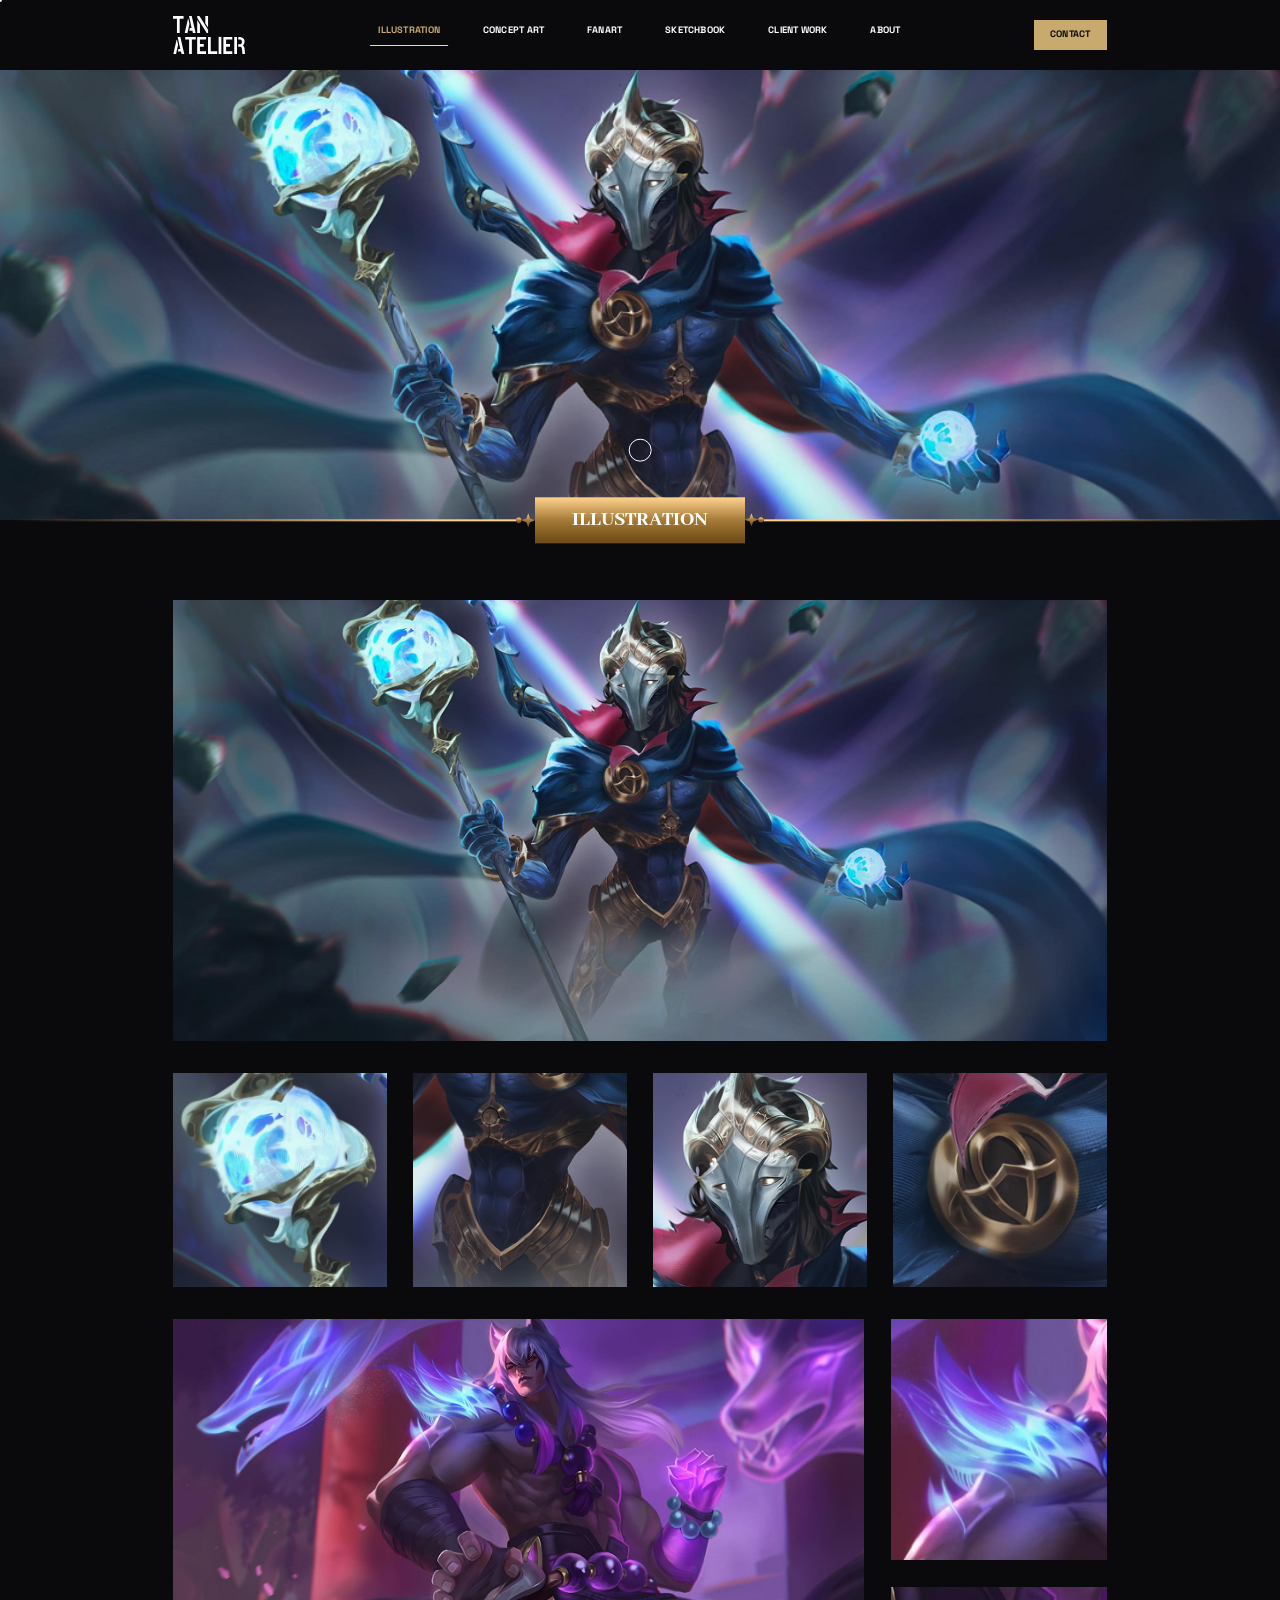
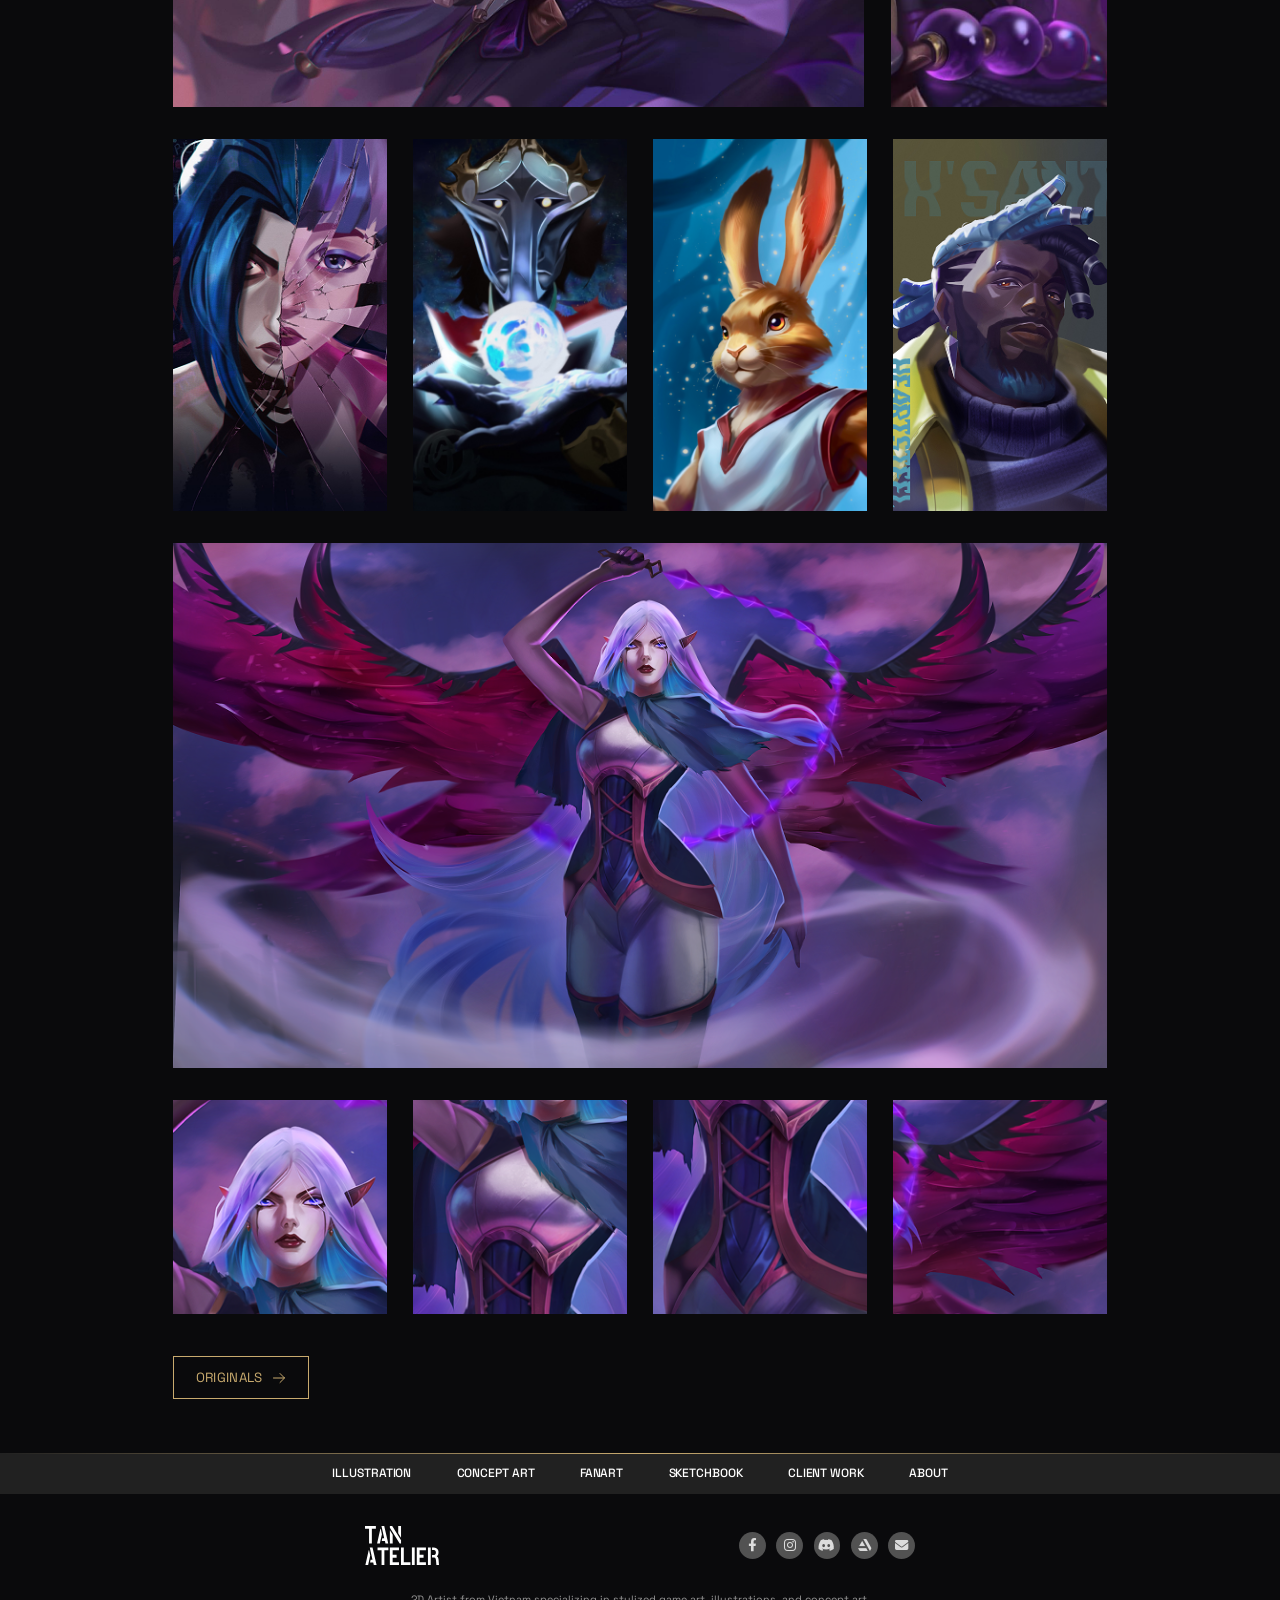
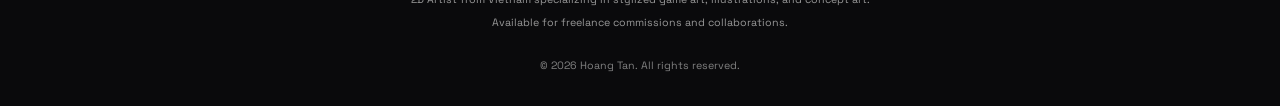
==== index.html @ 6c91b23b "Add files via upload" ====
<!DOCTYPE html>
<html lang="en">
	<head>
		<meta charset="UTF-8">
		<meta name="viewport" content="width=device-width, initial-scale=1.0">
		<meta http-equiv="X-UA-Compatible" content="ie=edge">
		<link rel="icon" href="./img/logo_main_dark.svg" type="image/svg+xml">
		<link rel="stylesheet" href="">
		<link rel="preconnect" href="https://fonts.googleapis.com">
		<link rel="preconnect" href="https://fonts.gstatic.com" crossorigin>
		<link href="https://fonts.googleapis.com/css2?family=Abhaya+Libre:wght@400;500;600;700;800&amp;family=Open+Sans:ital,wght@0,300..800;1,300..800&amp;display=swap" rel="stylesheet">
		<link href="https://fonts.googleapis.com/css2?family=Space+Grotesk:wght@300..700&amp;display=swap" rel="stylesheet">
		<link href="https://fonts.googleapis.com/css2?family=Material+Symbols+Outlined:opsz,wght,FILL,GRAD@24..48,100..700,0..1,-50..200" rel="stylesheet">
		<link rel="stylesheet" href="./css/core.min.css">
		<link rel="stylesheet" href="./css/main.min.css">
		<title>Illustration</title>
	</head>
	<body>
		<div class="cursor-dot"></div>
		<div class="cursor-ring"></div>
		<header class="header">
			<div class="container">
				<div class="header-wrap">
					<button class="header-bar" type="button" aria-label="Toggle menu"><span></span><span></span><span></span></button><a class="header-logo" href="./Illustration.html" aria-label="Tan Atelier"><img class="lozad undefined" data-src="./img/logo_main.svg" alt=""/></a>
					<nav class="header-nav-wrap" aria-label="Main navigation">
						<ul class="header-nav">
							<li class="current"><a href="./Illustration.html"><span class="header-nav-text">Illustration</span></a></li>
							<li><a href="./ConceptArt.html"><span class="header-nav-text">Concept Art</span></a></li>
							<li><a href="./FanArt.html"><span class="header-nav-text">Fanart</span></a></li>
							<li><a href="./SketchBook.html"><span class="header-nav-text">Sketchbook</span></a></li>
							<li><a href="./ClientWork.html"><span class="header-nav-text">Client Work</span></a></li>
							<li><a href="./About.html"><span class="header-nav-text">About</span></a></li>
						</ul>
					</nav><a class="header-contact" href="mailto:ntan4147@gmail.com">Contact</a>
				</div>
			</div>
			<div class="header-overlay"></div>
		</header>
		<main>
			<section class="section-heading">
				<div class="banner-heading-media">
					<div class="banner-heading-image img-ratio ratio:pt-[800_1440] lg:ratio:pt-[506_1440]" style="--banner-bg-position: top center"><img class="lozad undefined" data-src="./img/img_1.png" alt=""/>
					</div>
				</div>
				<div class="banner-heading-foot">
					<div class="container">
						<div class="banner-heading-wrap">
							<div class="banner-heading-line is-left">
								<div class="banner-heading-line-bar"></div><img src="./img/only_star_and_dot.svg" alt="" aria-hidden="true"/>
							</div>
							<div class="banner-heading-label">
								<h1 class="banner-heading-title">Illustration</h1>
							</div>
							<div class="banner-heading-line is-right"><img src="./img/only_star_and_dot.svg" alt="" aria-hidden="true"/>
								<div class="banner-heading-line-bar"></div>
							</div>
						</div>
					</div>
				</div>
			</section>
			<section class="section-illustration-gallery">
				<div class="container">
					<div class="illustration-gallery">
						<div class="illustration-block illustration-block-full" data-acf-layout="full_width">
							<figure class="illustration-item"><a class="illustration-image img-ratio ratio:pt-[511_1080]" href="./img/img_1.png" data-fancybox="gallery-illustration"><img class="lozad undefined" data-src="./img/img_1.png" alt=""/></a></figure>
						</div>
						<div class="illustration-block illustration-block-grid-four" data-acf-layout="grid_four">
							<figure class="illustration-item"><a class="illustration-image img-ratio ratio:pt-[1_1]" href="./img/img_2.png" data-fancybox="gallery-illustration"><img class="lozad undefined" data-src="./img/img_2.png" alt=""/></a></figure>
							<figure class="illustration-item"><a class="illustration-image img-ratio ratio:pt-[1_1]" href="./img/img_3.png" data-fancybox="gallery-illustration"><img class="lozad undefined" data-src="./img/img_3.png" alt=""/></a></figure>
							<figure class="illustration-item"><a class="illustration-image img-ratio ratio:pt-[1_1]" href="./img/img_4.png" data-fancybox="gallery-illustration"><img class="lozad undefined" data-src="./img/img_4.png" alt=""/></a></figure>
							<figure class="illustration-item"><a class="illustration-image img-ratio ratio:pt-[1_1]" href="./img/img_5.png" data-fancybox="gallery-illustration"><img class="lozad undefined" data-src="./img/img_5.png" alt=""/></a></figure>
						</div>
						<div class="illustration-block illustration-block-split" data-acf-layout="split_main_side">
							<figure class="illustration-item illustration-item-main"><a class="illustration-image img-ratio ratio:pt-[9_16]" href="./img/img_6.png" data-fancybox="gallery-illustration"><img class="lozad undefined" data-src="./img/split_1.png" alt=""/></a></figure>
							<div class="illustration-item-side-wrap">
								<figure class="illustration-item illustration-item-side"><a class="illustration-image img-ratio ratio:pt-[1_1] lg:ratio:pt-[0_0]" href="./img/split_2.png" data-fancybox="gallery-illustration"><img class="lozad undefined" data-src="./img/split_2.png" alt=""/></a></figure>
								<figure class="illustration-item illustration-item-side"><a class="illustration-image img-ratio ratio:pt-[1_1] lg:ratio:pt-[0_0]" href="./img/split_3.png" data-fancybox="gallery-illustration"><img class="lozad undefined" data-src="./img/split_3.png" alt=""/></a></figure>
							</div>
						</div>
						<div class="illustration-block illustration-block-grid-four is-portrait" data-acf-layout="grid_four_portrait">
							<figure class="illustration-item"><a class="illustration-image img-ratio ratio:pt-[390_224]" href="./img/img_6.png" data-fancybox="gallery-illustration"><img class="lozad undefined" data-src="./img/img_6.png" alt=""/></a></figure>
							<figure class="illustration-item"><a class="illustration-image img-ratio ratio:pt-[390_224]" href="./img/portrait_2.png" data-fancybox="gallery-illustration"><img class="lozad undefined" data-src="./img/portrait_2.png" alt=""/></a></figure>
							<figure class="illustration-item"><a class="illustration-image img-ratio ratio:pt-[390_224]" href="./img/portrait_3.png" data-fancybox="gallery-illustration"><img class="lozad undefined" data-src="./img/portrait_3.png" alt=""/></a></figure>
							<figure class="illustration-item"><a class="illustration-image img-ratio ratio:pt-[390_224]" href="./img/portrait_4.png" data-fancybox="gallery-illustration"><img class="lozad undefined" data-src="./img/portrait_4.png" alt=""/></a></figure>
						</div>
						<div class="illustration-block illustration-block-full" data-acf-layout="full_width">
							<figure class="illustration-item"><a class="illustration-image img-ratio ratio:pt-[594_1055]" href="./img/img_big_1.png" data-fancybox="gallery-illustration"><img class="lozad undefined" data-src="./img/img_big_1.png" alt=""/></a></figure>
						</div>
						<div class="illustration-block illustration-block-grid-four" data-acf-layout="grid_four">
							<figure class="illustration-item"><a class="illustration-image img-ratio ratio:pt-[1_1]" href="./img/img_7.png" data-fancybox="gallery-illustration"><img class="lozad undefined" data-src="./img/img_7.png" alt=""/></a></figure>
							<figure class="illustration-item"><a class="illustration-image img-ratio ratio:pt-[1_1]" href="./img/img_8.png" data-fancybox="gallery-illustration"><img class="lozad undefined" data-src="./img/img_8.png" alt=""/></a></figure>
							<figure class="illustration-item"><a class="illustration-image img-ratio ratio:pt-[1_1]" href="./img/img_9.png" data-fancybox="gallery-illustration"><img class="lozad undefined" data-src="./img/img_9.png" alt=""/></a></figure>
							<figure class="illustration-item"><a class="illustration-image img-ratio ratio:pt-[1_1]" href="./img/img_10.png" data-fancybox="gallery-illustration"><img class="lozad undefined" data-src="./img/img_10.png" alt=""/></a></figure>
						</div>
					</div>
					<div class="controll-gallery-nav" data-acf-layout="page_nav"><a class="controll-nav-btn controll-nav-next" href="./ConceptArt.html"><span class="controll-nav-text">ORIGINALS</span><span class="controll-nav-icon" aria-hidden="true"><img src="./img/ArrowRight.svg" alt=""/></span></a>
					</div>
				</div>
			</section>
		</main>
		<footer class="footer">
			<div class="footer-nav-wrap">
				<div class="container">
					<nav class="footer-nav" aria-label="Footer navigation">
						<ul class="footer-nav-list">
							<li><a class="footer-nav-link" href="./Illustration.html">Illustration</a></li>
							<li><a class="footer-nav-link" href="./ConceptArt.html">Concept Art</a></li>
							<li><a class="footer-nav-link" href="./FanArt.html">Fanart</a></li>
							<li><a class="footer-nav-link" href="./SketchBook.html">Sketchbook</a></li>
							<li><a class="footer-nav-link" href="./ClientWork.html">Client Work</a></li>
							<li><a class="footer-nav-link" href="./About.html">About</a></li>
						</ul>
					</nav>
				</div>
			</div>
			<div class="container">
				<div class="footer-wrap">
					<div class="footer-brand-row"><a class="footer-logo" href="./Illustration.html" aria-label="Tan Atelier"><img class="lozad undefined" data-src="./img/logo_main.svg" alt=""/></a>
						<ul class="footer-social">
							<li><a class="footer-social-link" href="https://www.facebook.com/htan.2k3" target="_blank" rel="noopener noreferrer" aria-label="Facebook"><i class="fa-brands fa-facebook-f" aria-hidden="true"></i></a></li>
							<li><a class="footer-social-link" href="#" aria-label="Instagram"><i class="fa-brands fa-instagram" aria-hidden="true"></i></a></li>
							<li><a class="footer-social-link" href="#" aria-label="Discord"><i class="fa-brands fa-discord" aria-hidden="true"></i></a></li>
							<li><a class="footer-social-link" href="https://www.artstation.com/hoangtan0210" target="_blank" rel="noopener noreferrer" aria-label="ArtStation"><i class="fa-brands fa-artstation" aria-hidden="true"></i></a></li>
							<li><a class="footer-social-link" href="mailto:ntan4147@gmail.com" aria-label="Email"><i class="fa-solid fa-envelope" aria-hidden="true"></i></a></li>
						</ul>
					</div>
					<div class="footer-desc">
						<p>2D Artist from Vietnam specializing in stylized game art, illustrations, and concept art.</p>
						<p>Available for freelance commissions and collaborations.</p>
					</div>
					<div class="footer-copyright">
						<p>© 2026 Hoang Tan. All rights reserved.</p>
					</div>
				</div>
			</div>
		</footer>
		<script src="./js/core.min.js"></script>
		<script src="./js/main.min.js"></script>
	</body>
</html>
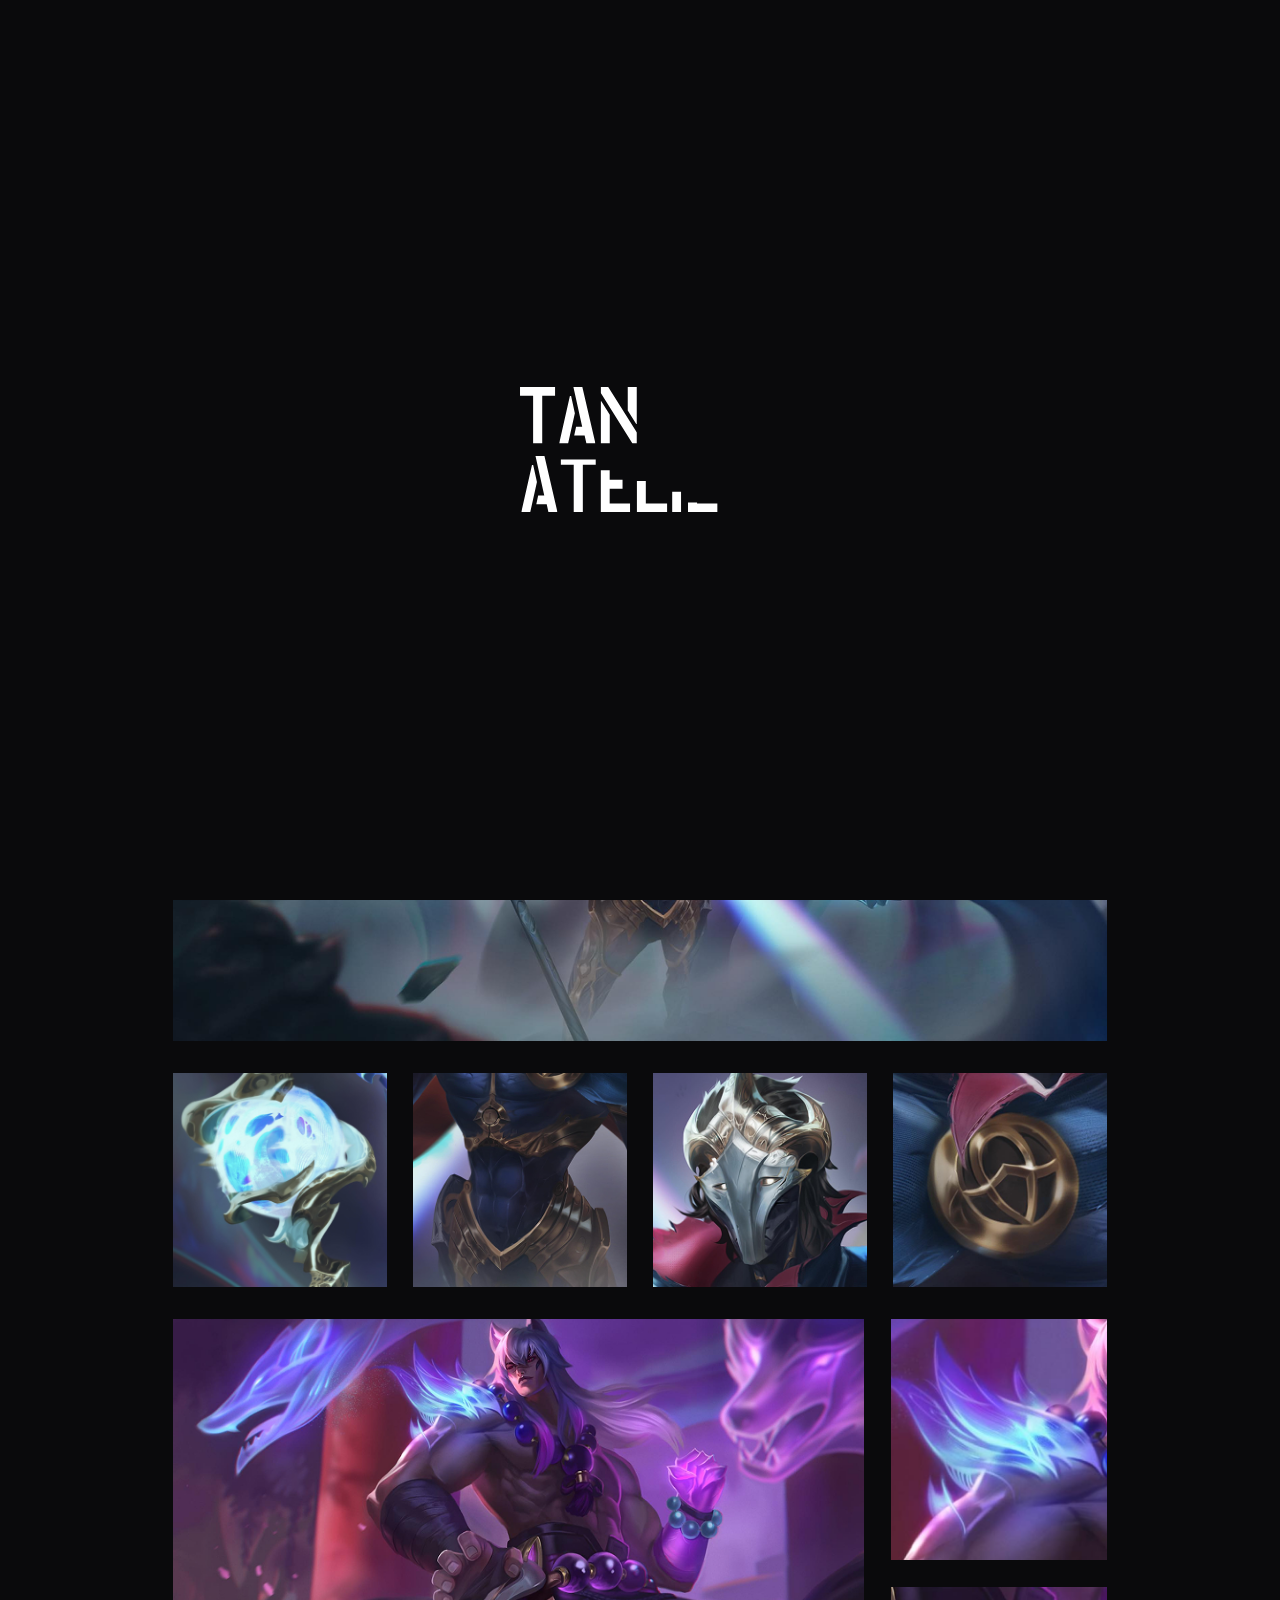
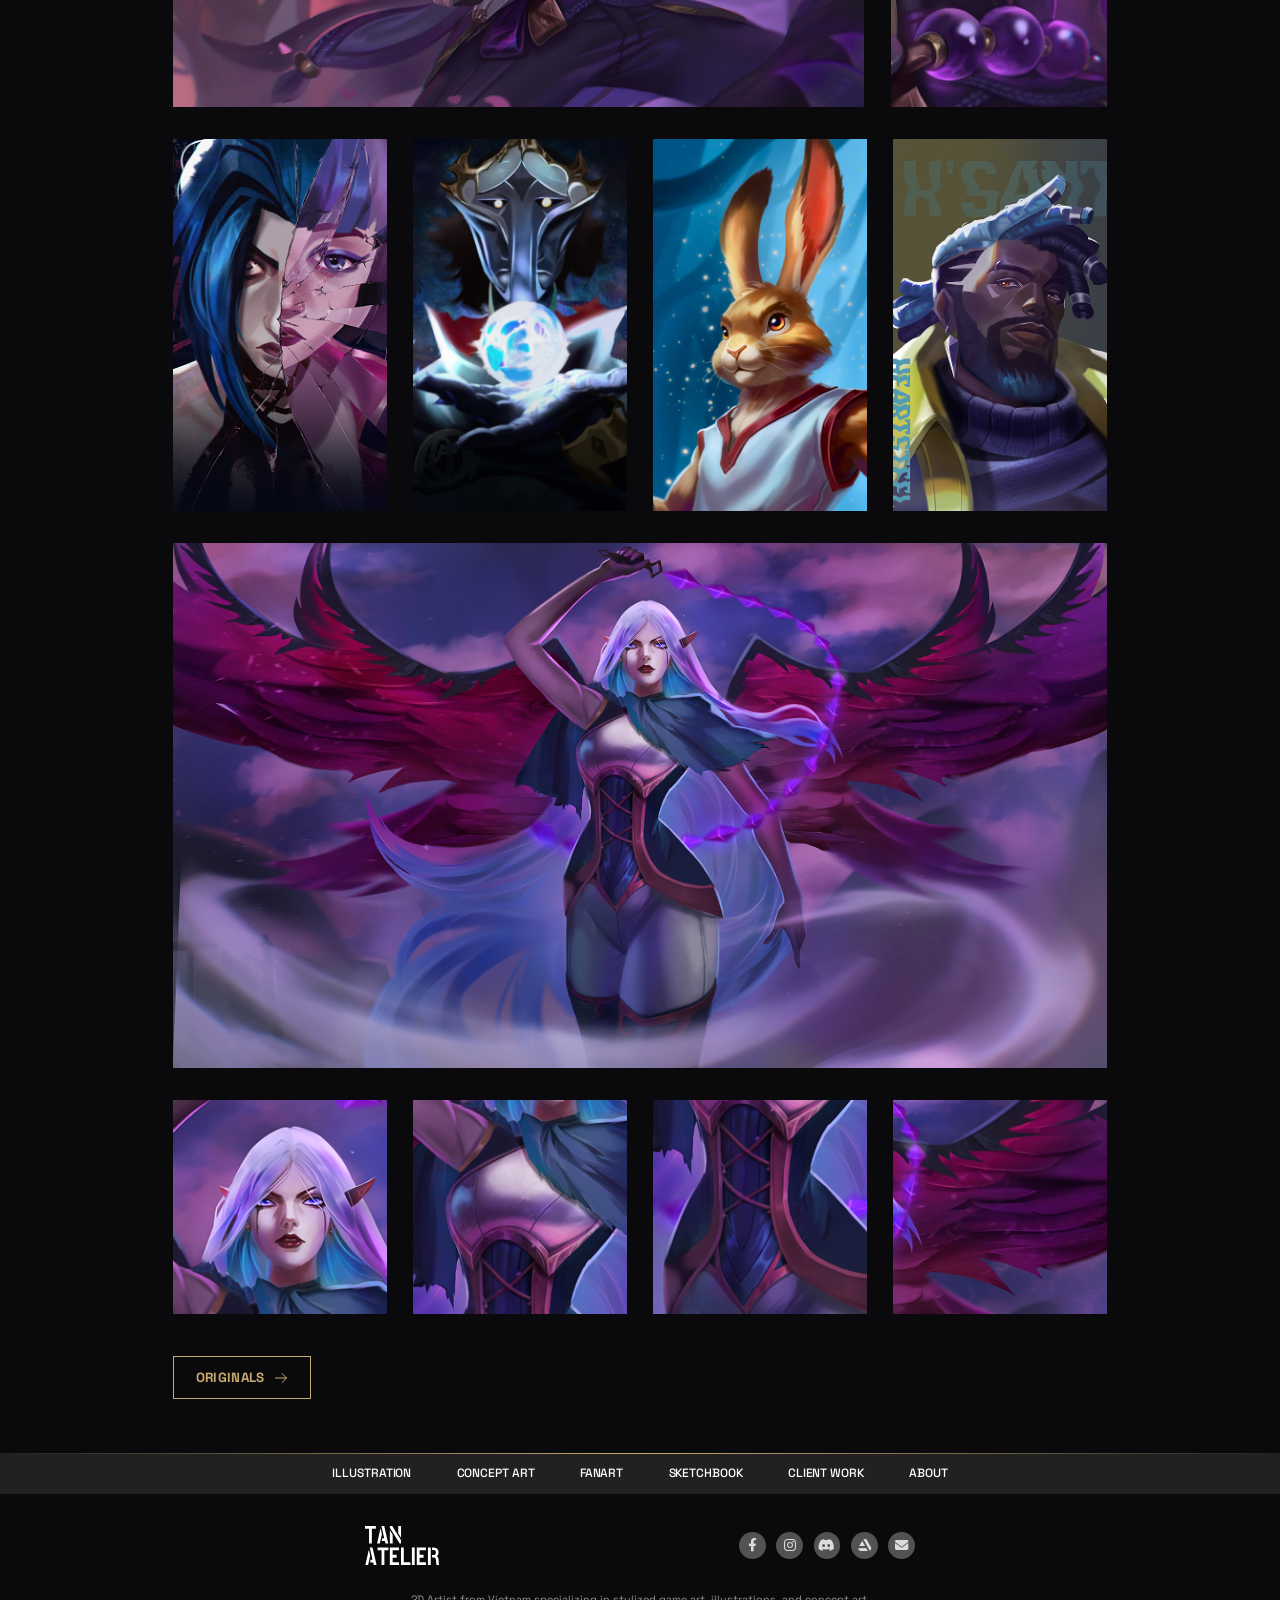
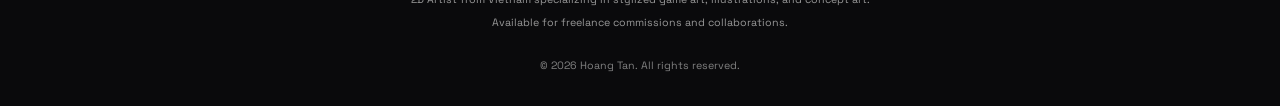
==== commit 59209428: "Add files via upload" ====
--- a/index.html
+++ b/index.html
@@ -13,15 +13,44 @@
 		<link href="https://fonts.googleapis.com/css2?family=Material+Symbols+Outlined:opsz,wght,FILL,GRAD@24..48,100..700,0..1,-50..200" rel="stylesheet">
 		<link rel="stylesheet" href="./css/core.min.css">
 		<link rel="stylesheet" href="./css/main.min.css">
+		<script>
+			try {
+				if (!sessionStorage.getItem('tan-atelier-intro-seen')) {
+					document.documentElement.classList.add('is-intro-pending');
+				}
+			} catch (e) {}
+		</script>
 		<title>Illustration</title>
 	</head>
 	<body>
+		<div class="intro-loader" intro-loader aria-hidden="true" role="presentation">
+			<div class="intro-loader-bg"></div>
+			<div class="intro-loader-inner">
+				<div class="intro-loader-logo-wrap">
+					<svg class="intro-loader-logo" viewBox="0 0 111 58" fill="none" xmlns="http://www.w3.org/2000/svg" aria-label="Tan Atelier">
+						<g class="intro-logo-row" data-row="tan">
+							<path class="intro-logo-path" d="M0 4.06996V0H16.2981V4.06996H10.2757V26.1373H6.06002V4.06996H0Z" fill="currentColor"></path>
+							<path class="intro-logo-path" d="M18.1048 26.1373L23.0732 4.21931H23.6378L25.3693 12.1352L22.2452 26.1373H18.1048ZM25.0682 22.4034L25.9339 18.3335H28.7569L24.6918 0H28.8321L34.8922 26.1373H30.7141L29.8861 22.4034H25.0682Z" fill="currentColor"></path>
+							<path class="intro-logo-path" d="M37.3011 26.1373V6.64635H37.6022L41.5168 12.882V26.1373H37.3011ZM37.3011 2.68841V0H40.8016L54.0509 21.0966V26.1373H52.0183L37.3011 2.68841ZM49.8352 10.903V0H54.0509V17.1386H53.7497L49.8352 10.903Z" fill="currentColor"></path>
+						</g>
+						<g class="intro-logo-row" data-row="atelier">
+							<path class="intro-logo-path" d="M0.564598 58L5.53306 36.082H6.09766L7.82909 43.9979L4.70498 58H0.564598ZM7.52798 54.2661L8.39369 50.1961H11.2167L7.15158 31.8627H11.292L17.352 58H13.174L12.3459 54.2661H7.52798Z" fill="currentColor"></path>
+							<path class="intro-logo-path" d="M18.7823 35.9326V31.8627H35.0804V35.9326H29.058V58H24.8423V35.9326H18.7823Z" fill="currentColor"></path>
+							<path class="intro-logo-path" d="M37.2635 58V31.8627H50.9644V35.97H41.4791V42.915H47.4262V47.097H41.4791V53.8554H50.9644V58H37.2635Z" fill="currentColor"></path>
+							<path class="intro-logo-path" d="M53.9756 58V31.8627H58.1912V53.8927H68.1282V58H53.9756Z" fill="currentColor"></path>
+							<path class="intro-logo-path" d="M70.3489 58V31.8627H74.5646V58H70.3489Z" fill="currentColor"></path>
+							<path class="intro-logo-path" d="M77.6887 58V31.8627H91.3896V35.97H81.9044V42.915H87.8515V47.097H81.9044V53.8554H91.3896V58H77.6887Z" fill="currentColor"></path>
+							<path class="intro-logo-path" d="M94.4385 58V31.8627H98.6541V58H94.4385ZM100.574 46.985V43.2511H102.682C104.865 43.2511 106.069 42.218 106.295 40.1519C106.32 39.9279 106.333 39.7163 106.333 39.5172C106.333 37.4262 105.379 36.194 103.472 35.8206C103.121 35.7708 102.757 35.7459 102.38 35.7459H100.574V31.8627H102.87C106.207 31.9373 108.453 33.1695 109.607 35.5592C110.084 36.5549 110.322 37.7 110.322 38.9944C110.297 41.7575 109.444 43.7614 107.763 45.006C109.068 45.7528 109.896 47.0845 110.247 49.0013C110.297 49.3249 110.335 49.6236 110.36 49.8974L111 58H107.085L106.521 51.3536C106.32 49.2627 105.756 47.9433 104.827 47.3957C104.275 47.1219 103.585 46.985 102.757 46.985H100.574Z" fill="currentColor"></path>
+						</g>
+					</svg>
+				</div>
+			</div>
+		</div>
 		<div class="cursor-dot"></div>
 		<div class="cursor-ring"></div>
 		<header class="header">
 			<div class="container">
-				<div class="header-wrap">
-					<button class="header-bar" type="button" aria-label="Toggle menu"><span></span><span></span><span></span></button><a class="header-logo" href="./Illustration.html" aria-label="Tan Atelier"><img class="lozad undefined" data-src="./img/logo_main.svg" alt=""/></a>
+				<div class="header-wrap"><a class="header-logo" href="./Illustration.html" aria-label="Tan Atelier"><img class="lozad undefined" data-src="./img/logo_main.svg" alt=""/></a>
 					<nav class="header-nav-wrap" aria-label="Main navigation">
 						<ul class="header-nav">
 							<li class="current"><a href="./Illustration.html"><span class="header-nav-text">Illustration</span></a></li>
@@ -31,10 +60,12 @@
 							<li><a href="./ClientWork.html"><span class="header-nav-text">Client Work</span></a></li>
 							<li><a href="./About.html"><span class="header-nav-text">About</span></a></li>
 						</ul>
-					</nav><a class="header-contact" href="mailto:ntan4147@gmail.com">Contact</a>
+					</nav>
+					<div class="header-actions"><a class="header-contact" href="mailto:ntan4147@gmail.com">Contact</a>
+						<button class="header-bar" type="button" aria-label="Toggle menu"><span></span><span></span><span></span></button>
+					</div>
 				</div>
 			</div>
-			<div class="header-overlay"></div>
 		</header>
 		<main>
 			<section class="section-heading">
@@ -71,7 +102,7 @@
 							<figure class="illustration-item"><a class="illustration-image img-ratio ratio:pt-[1_1]" href="./img/img_5.png" data-fancybox="gallery-illustration"><img class="lozad undefined" data-src="./img/img_5.png" alt=""/></a></figure>
 						</div>
 						<div class="illustration-block illustration-block-split" data-acf-layout="split_main_side">
-							<figure class="illustration-item illustration-item-main"><a class="illustration-image img-ratio ratio:pt-[9_16]" href="./img/img_6.png" data-fancybox="gallery-illustration"><img class="lozad undefined" data-src="./img/split_1.png" alt=""/></a></figure>
+							<figure class="illustration-item illustration-item-main"><a class="illustration-image img-ratio ratio:pt-[9_16]" href="./img/split_1.png" data-fancybox="gallery-illustration"><img class="lozad undefined" data-src="./img/split_1.png" alt=""/></a></figure>
 							<div class="illustration-item-side-wrap">
 								<figure class="illustration-item illustration-item-side"><a class="illustration-image img-ratio ratio:pt-[1_1] lg:ratio:pt-[0_0]" href="./img/split_2.png" data-fancybox="gallery-illustration"><img class="lozad undefined" data-src="./img/split_2.png" alt=""/></a></figure>
 								<figure class="illustration-item illustration-item-side"><a class="illustration-image img-ratio ratio:pt-[1_1] lg:ratio:pt-[0_0]" href="./img/split_3.png" data-fancybox="gallery-illustration"><img class="lozad undefined" data-src="./img/split_3.png" alt=""/></a></figure>
--- a/css/main.min.css
+++ b/css/main.min.css
@@ -1,3 +1,3 @@
-@charset "UTF-8";span.fa-exclamation-triangle{--tw-text-opacity:1!important;padding-top:.41667rem!important;padding-bottom:.41667rem!important;color:rgb(239 68 68/var(--tw-text-opacity))!important;font-size:clamp(14px,.72917rem,.72917rem)!important;font-family:Space Grotesk,sans-serif!important}span.fa-exclamation-triangle:before{display:none}.btn.btn-default.frm-btn-reset{display:none}.frm-btnwrap,.frm-captcha{opacity:0}.wrap-form-submit{display:flex;flex-wrap:wrap;justify-content:space-between;align-items:center;gap:1.04167rem}.loginpage .login-box .loginstandard .card-body .row.wrap-form-submit{flex-wrap:wrap;margin-right:0;margin-left:0}.loginpage .login-box .loginstandard .card-body .row.wrap-form-submit .col-12{flex:0 0 100%;max-width:100%}.loginpage .login-box .loginstandard .card-body .panel-body .flex.wrap-form-submit.mt-3,.loginpage .login-box .loginstandard .card-body .panel-body .wrap-form-submit.justify-between.mt-3{margin-top:30px;font-size:14px}@media (min-width:768px){.wrap-form-submit{gap:.83333rem}}.wrap-form-submit .frm-btnwrap,.wrap-form-submit .frm-captcha{opacity:1}.wrap-form-submit .frm-captcha{display:flex;flex:1 1 0%;flex-direction:row-reverse;align-items:center}.loginpage .login-box .loginstandard .card-body .row.wrap-form-submit .frm-captcha{flex-wrap:wrap;margin-right:0;margin-left:0}.loginpage .login-box .loginstandard .card-body .row.wrap-form-submit .frm-captcha .col-12{flex:0 0 100%;max-width:100%}.loginpage .login-box .loginstandard .card-body .panel-body .wrap-form-submit .frm-captcha.justify-between.mt-3{margin-top:30px;font-size:14px}.wrap-form-submit .frm-captcha .RadCaptcha{position:relative;width:-moz-fit-content!important;width:fit-content!important}.wrap-form-submit .frm-captcha .RadCaptcha>span{--tw-text-opacity:1;position:absolute;top:100%;left:0;color:rgb(239 68 68/var(--tw-text-opacity))}.wrap-form-submit .frm-captcha .RadCaptcha>div>div{display:flex;align-items:center}.loginpage .login-box .loginstandard .card-body .row.wrap-form-submit .frm-captcha .RadCaptcha>div>div{flex-wrap:wrap;margin-right:0;margin-left:0}.loginpage .login-box .loginstandard .card-body .row.wrap-form-submit .frm-captcha .RadCaptcha>div>div .col-12{flex:0 0 100%;max-width:100%}.loginpage .login-box .loginstandard .card-body .panel-body .wrap-form-submit .frm-captcha .RadCaptcha>div>div.justify-between.mt-3{margin-top:30px;font-size:14px}.wrap-form-submit .frm-captcha .RadCaptcha img{--tw-border-opacity:1!important;border-width:1px!important;border-color:rgb(238 238 238/var(--tw-border-opacity))!important;width:8.28125rem!important;height:2.6041666667rem!important}.wrap-form-submit .frm-captcha .RadCaptcha a.rcRefreshImage{--tw-text-opacity:1;width:100%;height:100%;color:rgb(51 51 51/var(--tw-text-opacity));font-size:0;line-height:0}.wrap-form-submit .frm-captcha .RadCaptcha a.rcRefreshImage:before{--tw-content:"";display:inline-block;margin-right:.625rem;margin-left:.625rem;content:var(--tw-content);font-size:clamp(18px,1.25rem,1.25rem);font-family:Font Awesome\ 6 Pro}.wrap-form-submit .frm-captcha .RadCaptcha a.rcRefreshImage{display:flex!important;justify-content:center!important;align-items:center!important}.wrap-form-submit .frm-captcha .frm-captcha-input{flex:1 1 0%}.wrap-form-submit .frm-captcha .frm-captcha-input label{display:none}@media (max-width:767.98px){.wrap-form-submit .frm-btnwrap{flex:0 0 100%}}.wrap-form-submit .frm-btnwrap label{display:none}.search-page{padding:40px 0}.search-page h1{margin-bottom:20px;color:#333;font-weight:500;font-size:45px;line-height:55px;letter-spacing:-2px}@media (max-width:1024px){.search-page h1{font-size:24px;line-height:30px}}.search-page h1.center{text-align:center}.search-page .btn-reindex{display:none}.search-page .searchcontrols .form-group{position:static}.search-page .searchcontrols .form-inline{position:relative}.search-page .searchcontrols .form-inline:before{--tw-translate-y:-50%;--tw-brightness:brightness(0);display:flex;position:absolute;top:50%;right:.83333rem;justify-content:center;align-items:center;transform:translate(var(--tw-translate-x),var(--tw-translate-y)) rotate(var(--tw-rotate)) skewX(var(--tw-skew-x)) skewY(var(--tw-skew-y)) scaleX(var(--tw-scale-x)) scaleY(var(--tw-scale-y));filter:var(--tw-blur) var(--tw-brightness) var(--tw-contrast) var(--tw-grayscale) var(--tw-hue-rotate) var(--tw-invert) var(--tw-saturate) var(--tw-sepia) var(--tw-drop-shadow);background-image:url(/Data/Sites/1/skins/default/img/icon/search.svg);width:1.25rem;height:1.25rem;content:""}.search-page .searchcontrols .frm-btn{position:absolute;top:0;right:10px;z-index:2;background-color:transparent}.search-page input[type=text]{transition:.25s cubic-bezier(.4,0,.2,1);outline:none;box-shadow:0 0 0 0 transparent;border:1px solid #dfe1e5;border-radius:22px;background-color:#fff;padding-right:54px;padding-left:20px;width:100%;height:100%;height:2.60417rem;color:#333;font-weight:400;font-size:.875rem}.search-page input[type=submit]{display:flex;position:absolute;top:0;right:0;justify-content:center;align-items:center;padding-right:.83333rem;padding-left:.83333rem;height:100%;height:2.60417rem;font-size:0;line-height:0}.search-page .text-danger{margin-top:20px;color:#333;font-style:italic;font-weight:600;font-size:15px}.search-page .searchresultsummary{margin-bottom:20px}.search-page .searchresults{margin-top:30px}.search-page .searchresults .modulepager:first-child{display:none}.search-page .searchresultlist{margin-bottom:20px}.search-page .searchresult{margin-bottom:30px;box-shadow:0 1px 6px rgba(32,33,36,.28);border-radius:8px;padding:16px}.search-page .searchresult:last-child{margin-bottom:0}.search-page .searchresult h3{margin-bottom:10px;font-weight:400;font-size:18px;line-height:1.33}.search-page .searchresult h3 a{color:#1a0dab;font-weight:500;text-decoration:none}.search-page .searchresult h3 a:hover{text-decoration:underline}.search-page .searchresult .searchresultdesc{word-wrap:break-word;margin-bottom:10px;color:#545454;font-weight:400;font-size:small;line-height:1.54}.search-page .searchresult .searchterm{word-wrap:break-word;color:#6a6a6a;font-style:normal;font-weight:700;font-size:small;line-height:1.54}.search-page .searchresult hr{display:none!important}.loginpage footer,.loginpage header{display:none}.loginpage main{display:table-cell;vertical-align:middle;background-color:#f0f0f1;padding:0 15px;padding-top:0!important;width:100vw;height:100vh}.loginpage .header-tools-mobile{display:none!important}.loginpage .login-box{margin:0 auto;width:100%;max-width:690px}.loginpage .login-box .login-logo{display:flex;flex-direction:column;justify-content:center;align-items:center;margin-bottom:30px;font-size:36px;font-size:0}.loginpage .login-box .login-logo:before{display:inline-block;margin-bottom:15px;background-image:url(../img/logo-canh-cam.png);background-size:267px auto;background-repeat:no-repeat;width:267px;height:49px;content:""}.loginpage .login-box .loginstandard{box-shadow:0,4px,10px rgba(0,0,0,.05);border:0;border-radius:10px;background-color:#fff;padding:40px 60px 30px;overflow:hidden;font-weight:400;font-family:Roboto,sans-serif!important}@media (max-width:767.98px){.loginpage .login-box .loginstandard{padding:15px 20px}}.loginpage .login-box .loginstandard .card-body .row.items-center{flex-wrap:wrap;margin-right:0;margin-left:0}.loginpage .login-box .loginstandard .card-body .row.items-center .col-12{flex:0 0 100%;max-width:100%}.loginpage .login-box .loginstandard .card-body .login-box-msg{display:none}.loginpage .login-box .loginstandard .card-body .panel-body .input-group{position:relative;margin-bottom:1.25rem}.loginpage .login-box .loginstandard .card-body .panel-body .input-group .input-group-append{position:absolute;top:50%;right:15px;transform:translateY(-50%);color:#d1d1d1}.loginpage .login-box .loginstandard .card-body .panel-body .input-group input{transition:all .3s ease-in-out;outline:none;box-shadow:0 0 0 1px #f5f5f5;border:1px solid transparent;border-radius:25px;background:#f5f5f5;padding:0 35px;width:100%;height:50px;font-size:14px}.loginpage .login-box .loginstandard .card-body .panel-body .input-group input:focus,.loginpage .login-box .loginstandard .card-body .panel-body .input-group input:hover{border:1px solid #f73936}.loginpage .login-box .loginstandard .card-body .panel-body .icheck-primary{display:flex;align-items:center;gap:10px;margin-bottom:20px;font-size:14px}.loginpage .login-box .loginstandard .card-body .panel-body .btn-primary{display:flex;justify-content:center;align-items:center;transition:all .3s ease-in-out;outline:none;border:0;border-radius:25px;background-color:#f73936;width:100%;height:50px;color:#fff;font-weight:700;font-size:20px}.loginpage .login-box .loginstandard .card-body .panel-body .flex.justify-between.mt-3{margin-top:30px;font-size:14px}.loginpage .login-box .loginstandard .card-body .panel-body .cart-login{display:none}.loginpage .login-box .loginstandard .card-body span.alert{display:block;margin-bottom:10px;color:#f73936;text-align:center}.sitemap{padding-top:3.125rem;padding-bottom:3.125rem}.sitemap-heading h1{position:relative;margin-right:auto;margin-left:auto;padding-bottom:.3125rem;width:-moz-max-content;width:max-content;max-width:100%;font-size:.9375rem;text-align:center;text-transform:uppercase}.sitemap-heading h1:before{--tw-bg-opacity:1;position:absolute;bottom:0;left:0;background-color:rgb(255 255 255/var(--tw-bg-opacity));width:100%;height:1px;content:var(--tw-content)}@media (min-width:576px){.AspNet-TreeView>ul{display:flex;flex-wrap:wrap}}@media (min-width:1200px){.AspNet-TreeView>ul{overflow:hidden}}.AspNet-TreeView .AspNet-TreeView-Root{margin-left:.41667rem;padding-bottom:1.04167rem}.AspNet-TreeView .AspNet-TreeView-Root:first-child{margin-left:0}@media (min-width:1200px){.AspNet-TreeView .AspNet-TreeView-Root{position:relative;margin-left:0;padding-right:1.04167rem;overflow:hidden}}.AspNet-TreeView .AspNet-TreeView-Root a{--tw-bg-opacity:1;--tw-text-opacity:1;display:inline-flex;position:relative;align-items:center;z-index:2;border-radius:9999px;background-color:rgb(96 165 250/var(--tw-bg-opacity));padding:.625rem 1.45833rem;max-width:100%;color:rgb(255 255 255/var(--tw-text-opacity));font-size:1.04167rem}.loginpage .login-box .loginstandard .card-body .row.AspNet-TreeView .AspNet-TreeView-Root a{flex-wrap:wrap;margin-right:0;margin-left:0}.loginpage .login-box .loginstandard .card-body .row.AspNet-TreeView .AspNet-TreeView-Root a .col-12{flex:0 0 100%;max-width:100%}@media (min-width:1200px){.AspNet-TreeView .AspNet-TreeView-Root a{padding-right:1.04167rem;padding-left:1.04167rem;font-size:clamp(14px,.72917rem,.72917rem)}.AspNet-TreeView .AspNet-TreeView-Root a:hover{--tw-bg-opacity:1;background-color:rgb(252 165 165/var(--tw-bg-opacity))}}.AspNet-TreeView .AspNet-TreeView-Root>a:before{--tw-bg-opacity:1;position:absolute;left:100%;z-index:-1;background-color:rgb(209 213 219/var(--tw-bg-opacity));width:120%;height:1px;content:var(--tw-content)}.AspNet-TreeView .AspNet-TreeView-Root .AspNet-TreeView-Collapse{display:none}.AspNet-TreeView .AspNet-TreeView-Root li{padding-left:.625rem}.AspNet-TreeView .AspNet-TreeView-Root li a{background-color:rgba(96,165,250,.9)}.AspNet-TreeView .AspNet-TreeView-Root li li a{background-color:rgba(96,165,250,.75)}.AspNet-TreeView .AspNet-TreeView-Root li li li a{background-color:rgba(96,165,250,.6)}.AspNet-TreeView .AspNet-TreeView-Root>ul>li:last-child:before{--tw-translate-y:-50%;--tw-bg-opacity:1;position:absolute;top:65%;left:0;transform:translate(var(--tw-translate-x),var(--tw-translate-y)) rotate(var(--tw-rotate)) skewX(var(--tw-skew-x)) skewY(var(--tw-skew-y)) scaleX(var(--tw-scale-x)) scaleY(var(--tw-scale-y));z-index:1;background-color:rgb(255 255 255/var(--tw-bg-opacity));width:1px;height:100%;pointer-events:none;content:var(--tw-content)}.AspNet-TreeView .AspNet-TreeView-Root>ul>li.AspNet-TreeView-Leaf:last-child:before{top:100%;content:var(--tw-content)}.AspNet-TreeView .AspNet-TreeView-Root:last-child>a:before{display:none;content:var(--tw-content)}.AspNet-TreeView .AspNet-TreeView-Leaf>ul,.AspNet-TreeView .AspNet-TreeView-Parent>ul,.AspNet-TreeView .AspNet-TreeView-Root>ul{margin-left:1.04167rem;overflow:hidden}.AspNet-TreeView .AspNet-TreeView-Leaf>ul>li,.AspNet-TreeView .AspNet-TreeView-Parent>ul>li,.AspNet-TreeView .AspNet-TreeView-Root>ul>li{position:relative;z-index:1;margin-top:.41667rem}.AspNet-TreeView .AspNet-TreeView-Leaf>ul>li:after,.AspNet-TreeView .AspNet-TreeView-Parent>ul>li:after,.AspNet-TreeView .AspNet-TreeView-Root>ul>li:after{--tw-translate-y:-100%;--tw-bg-opacity:1;position:absolute;top:50%;left:0;transform:translate(var(--tw-translate-x),var(--tw-translate-y)) rotate(var(--tw-rotate)) skewX(var(--tw-skew-x)) skewY(var(--tw-skew-y)) scaleX(var(--tw-scale-x)) scaleY(var(--tw-scale-y));background-color:rgb(209 213 219/var(--tw-bg-opacity));width:1px;height:200%;pointer-events:none;content:var(--tw-content)}.AspNet-TreeView .AspNet-TreeView-Leaf>ul>li>a,.AspNet-TreeView .AspNet-TreeView-Parent>ul>li>a,.AspNet-TreeView .AspNet-TreeView-Root>ul>li>a{position:relative}.AspNet-TreeView .AspNet-TreeView-Leaf>ul>li>a:before,.AspNet-TreeView .AspNet-TreeView-Parent>ul>li>a:before,.AspNet-TreeView .AspNet-TreeView-Root>ul>li>a:before{--tw-translate-y:-50%;--tw-bg-opacity:1;position:absolute;top:50%;right:100%;transform:translate(var(--tw-translate-x),var(--tw-translate-y)) rotate(var(--tw-rotate)) skewX(var(--tw-skew-x)) skewY(var(--tw-skew-y)) scaleX(var(--tw-scale-x)) scaleY(var(--tw-scale-y));z-index:-1;background-color:rgb(209 213 219/var(--tw-bg-opacity));width:.625rem;height:1px;pointer-events:none;content:var(--tw-content)}.cmsadminpanel ul{display:flex;align-items:center}.cmsadminpanel.isClose .navbar-nav{display:none}.cmsadminpanel.isClose #pullmenucms i:after{content:"Mở"}.cmsadminpanel #pullmenucms i:after{content:"Đóng"}.notfound .notfound-404 h1,.notfound a{--tw-bg-opacity:1!important;background-image:none!important;background-color:rgb(239 68 68/var(--tw-bg-opacity))!important}.notfound a{--tw-shadow:0 0 #0000!important;--tw-shadow-colored:0 0 #0000!important;box-shadow:var(--tw-ring-offset-shadow,0 0 #0000),var(--tw-ring-shadow,0 0 #0000),var(--tw-shadow)!important}.btn{-webkit-user-select:none;-moz-user-select:none;transition:all .2s ease;transition-duration:.3s;transition-property:all;transition-timing-function:cubic-bezier(.4,0,.2,1);cursor:pointer;user-select:none}.btn.loading{background-color:transparent!important}.btn.loading .icon,.btn.loading span{opacity:0}.btn.loading:before{--tw-border-opacity:1;display:inline-block;position:absolute;animation:spin 2s linear infinite;animation-duration:.5s;border-width:.15625rem;border-color:hsla(0,0%,100%,.4);border-top-color:rgb(255 255 255/var(--tw-border-opacity));border-radius:9999px;width:1.04167rem;height:1.04167rem;content:""}.btn.btn-sw-1{--tw-bg-opacity:1;display:flex;justify-content:center;align-items:center;border-radius:9999px;background-color:rgb(200 170 110/var(--tw-bg-opacity));padding:.41667rem 1.04167rem;width:2.91667rem;height:2.91667rem}.btn.btn-sw-1:before{--tw-text-opacity:1;color:rgb(255 255 255/var(--tw-text-opacity));font-weight:300;font-family:Font Awesome\ 6 Pro}.btn.btn-sw-1.btn-prev:before{content:"\f053"}.btn.btn-sw-1.btn-next:before{content:"\f054";font-family:Font Awesome\ 6 Pro}.btn.btn-sw-1:hover{--tw-bg-opacity:1;background-color:rgb(0 114 188/var(--tw-bg-opacity))}.btn.btn-sw-1:hover:before{--tw-text-opacity:1;color:rgb(255 255 255/var(--tw-text-opacity))}.btn.btn-primary{display:inline-flex;justify-content:center;align-items:center;gap:.20833rem;border-radius:9999px;padding-right:1.25rem;padding-left:1.25rem}.loginpage .login-box .loginstandard .card-body .row.btn.btn-primary{flex-wrap:wrap;margin-right:0;margin-left:0}.loginpage .login-box .loginstandard .card-body .row.btn.btn-primary .col-12{flex:0 0 100%;max-width:100%}.btn.btn-primary{height:2.5rem}.btn.btn-primary.style-default{--tw-bg-opacity:1;background-color:rgb(249 115 22/var(--tw-bg-opacity))}.btn.btn-primary.style-white{--tw-bg-opacity:1;background-color:rgb(255 255 255/var(--tw-bg-opacity))}.btn.btn-primary:hover{--tw-text-opacity:1;box-shadow:0 4px 8px 0 rgba(0,0,0,.12),inset 0 4px 12px 0 hsla(0,0%,100%,.5);color:rgb(255 255 255/var(--tw-text-opacity))}.btn.btn-primary:hover .icon:after,.btn.btn-primary:hover .icon:before{--tw-text-opacity:1;--tw-translate-x:100%;opacity:0;color:rgb(200 170 110/var(--tw-text-opacity))}.btn.btn-primary:hover .icon:after,.btn.btn-primary:hover .icon:before{transform:translate(var(--tw-translate-x),var(--tw-translate-y)) rotate(var(--tw-rotate)) skewX(var(--tw-skew-x)) skewY(var(--tw-skew-y)) scaleX(var(--tw-scale-x)) scaleY(var(--tw-scale-y))}.btn.btn-primary:hover .icon:after{--tw-translate-x:0px;opacity:1;font-weight:700}.btn.btn-primary span{font-weight:400;font-size:.9375rem}.btn.btn-primary .icon,.btn.btn-primary span{--tw-text-opacity:1;color:rgb(200 170 110/var(--tw-text-opacity))}.btn.btn-primary .icon{display:flex;position:relative;justify-content:center;align-items:center;background-color:transparent;width:1.6666666666666667rem;height:1.66667rem;overflow:hidden}.btn.btn-primary .icon:after,.btn.btn-primary .icon:before{display:inline-block;position:absolute;transition:all .2s ease;transition-duration:.3s;transition-property:all;transition-timing-function:cubic-bezier(.4,0,.2,1);content:"\f178";font-weight:400;font-size:.9375rem;line-height:1;font-family:Font Awesome\ 6 Pro}.btn.btn-primary .icon:after{--tw-translate-x:-100%;transform:translate(var(--tw-translate-x),var(--tw-translate-y)) rotate(var(--tw-rotate)) skewX(var(--tw-skew-x)) skewY(var(--tw-skew-y)) scaleX(var(--tw-scale-x)) scaleY(var(--tw-scale-y));opacity:0}.btn.btn-linear{display:flex;justify-content:center;align-items:center;border-width:1px;border-image-source:linear-gradient(95deg,#005060 .53%,#006766 26.9%,#07a226 58.42%,#64c604 87.82%);border-image-slice:1;background-color:transparent;padding:.41667rem 1.04167rem;width:3.125rem;height:3.125rem}@media (max-width:767.98px){.btn.btn-linear{width:2.125rem;height:2.125rem}}.btn.btn-linear:after,.btn.btn-linear:before{--tw-text-opacity:1;color:rgb(200 170 110/var(--tw-text-opacity));font-weight:800;font-size:clamp(18px,1.25rem,1.25rem);font-family:Font Awesome\ 6 Pro}@media (max-width:767.98px){.btn.btn-linear:after,.btn.btn-linear:before{font-size:.9625rem}}.btn.btn-linear.btn-prev:after,.btn.btn-linear.btn-prev:before{transition:all .2s ease;transition-duration:.3s;transition-property:all;transition-timing-function:cubic-bezier(.4,0,.2,1);content:"\f30a"}.btn.btn-linear.btn-prev:after{--tw-translate-x:100%;display:inline-block;position:absolute;transform:translate(var(--tw-translate-x),var(--tw-translate-y)) rotate(var(--tw-rotate)) skewX(var(--tw-skew-x)) skewY(var(--tw-skew-y)) scaleX(var(--tw-scale-x)) scaleY(var(--tw-scale-y));opacity:0;line-height:1;font-family:Font Awesome\ 6 Pro}.btn.btn-linear.btn-next:after,.btn.btn-linear.btn-next:before{transition:all .2s ease;transition-duration:.3s;transition-property:all;transition-timing-function:cubic-bezier(.4,0,.2,1);content:"\f30b";font-family:Font Awesome\ 6 Pro}.btn.btn-linear.btn-next:after{--tw-translate-x:-100%;display:inline-block;position:absolute;transform:translate(var(--tw-translate-x),var(--tw-translate-y)) rotate(var(--tw-rotate)) skewX(var(--tw-skew-x)) skewY(var(--tw-skew-y)) scaleX(var(--tw-scale-x)) scaleY(var(--tw-scale-y));opacity:0;line-height:1}.btn.btn-linear:hover{background:linear-gradient(95deg,#005060 .53%,#006766 26.9%,#07a226 58.42%,#64c604 87.82%)}.btn.btn-linear:hover:after,.btn.btn-linear:hover:before{--tw-text-opacity:1;color:rgb(255 255 255/var(--tw-text-opacity))}.btn.btn-linear:hover.btn-next:after{--tw-translate-x:0px;opacity:1}.btn.btn-linear:hover.btn-next:after,.btn.btn-linear:hover.btn-next:before{transform:translate(var(--tw-translate-x),var(--tw-translate-y)) rotate(var(--tw-rotate)) skewX(var(--tw-skew-x)) skewY(var(--tw-skew-y)) scaleX(var(--tw-scale-x)) scaleY(var(--tw-scale-y))}.btn.btn-linear:hover.btn-next:before{--tw-translate-x:-100%;opacity:0}.btn.btn-linear:hover.btn-prev:after{--tw-translate-x:0px;opacity:1}.btn.btn-linear:hover.btn-prev:after,.btn.btn-linear:hover.btn-prev:before{transform:translate(var(--tw-translate-x),var(--tw-translate-y)) rotate(var(--tw-rotate)) skewX(var(--tw-skew-x)) skewY(var(--tw-skew-y)) scaleX(var(--tw-scale-x)) scaleY(var(--tw-scale-y))}.btn.btn-linear:hover.btn-prev:before{--tw-translate-x:-100%;opacity:0}.tool-fixed-cta{display:flex;position:fixed;right:0;bottom:5vh;flex-direction:column;gap:.20833rem;z-index:50}.loginpage .login-box .loginstandard .card-body .panel-body .tool-fixed-cta.justify-between.mt-3{margin-top:30px;font-size:14px}.tool-fixed-cta{align-items:flex-end;width:2.7083333333333335rem}.tool-fixed-cta .btn.button-to-top{--tw-bg-opacity:1;opacity:0;box-shadow:0 4px 40px 0 rgba(0,0,0,.04);background-color:rgb(255 255 255/var(--tw-bg-opacity));pointer-events:none}.tool-fixed-cta .btn.button-to-top .icon{display:flex;position:relative;justify-content:center;align-items:center;animation:none!important;padding:.41667rem;width:2.08333rem;height:2.08333rem;overflow:hidden}.tool-fixed-cta .btn.button-to-top .icon:hover:after{--tw-translate-y:0px;opacity:1}.tool-fixed-cta .btn.button-to-top .icon:hover:after,.tool-fixed-cta .btn.button-to-top .icon:hover:before{transform:translate(var(--tw-translate-x),var(--tw-translate-y)) rotate(var(--tw-rotate)) skewX(var(--tw-skew-x)) skewY(var(--tw-skew-y)) scaleX(var(--tw-scale-x)) scaleY(var(--tw-scale-y))}.tool-fixed-cta .btn.button-to-top .icon:hover:before{--tw-translate-y:-100%}.tool-fixed-cta .btn.button-to-top .icon:after{--tw-translate-y:100%;transform:translate(var(--tw-translate-x),var(--tw-translate-y)) rotate(var(--tw-rotate)) skewX(var(--tw-skew-x)) skewY(var(--tw-skew-y)) scaleX(var(--tw-scale-x)) scaleY(var(--tw-scale-y));opacity:0}.tool-fixed-cta .btn.button-to-top .icon:after,.tool-fixed-cta .btn.button-to-top .icon:before{--tw-text-opacity:1;position:absolute;transition:all .3s ease;content:"\f062";color:rgb(200 170 110/var(--tw-text-opacity));font-weight:300;font-size:.9375rem;font-family:Font Awesome\ 6 Pro}.tool-fixed-cta .btn.button-to-top.active{opacity:1;pointer-events:auto}.tool-fixed-cta .btn{display:flex;transform:translateX(calc(100% - 2.70833rem));border-top-right-radius:0;border-bottom-right-radius:0;height:2.5rem}.loginpage .login-box .loginstandard .card-body .panel-body .tool-fixed-cta .btn.justify-between.mt-3{margin-top:30px;font-size:14px}.tool-fixed-cta .btn{transition:all .3s ease;width:-moz-fit-content;width:fit-content}.tool-fixed-cta .btn.btn-social{--tw-bg-opacity:1;background-color:rgb(200 170 110/var(--tw-bg-opacity))}.tool-fixed-cta .btn.btn-social .content ul{gap:.41667rem}.tool-fixed-cta .btn.btn-social .content ul li img{max-width:none!important}.tool-fixed-cta .btn.btn-social .content ul li a{display:inline-flex;justify-content:center;align-items:center;width:1.66667rem;height:1.66667rem}.loginpage .login-box .loginstandard .card-body .row.tool-fixed-cta .btn.btn-social .content ul li a{flex-wrap:wrap;margin-right:0;margin-left:0}.loginpage .login-box .loginstandard .card-body .row.tool-fixed-cta .btn.btn-social .content ul li a .col-12{flex:0 0 100%;max-width:100%}.tool-fixed-cta .btn.btn-social .content ul li a i{font-weight:400}.tool-fixed-cta .btn:hover{transform:translateX(0)}.tool-fixed-cta .btn .btn-icon{display:flex;justify-content:center;align-items:center;width:2.7083333333333335rem;height:100%}.tool-fixed-cta .btn .btn-icon .icon{--tw-text-opacity:1;animation:ring 1s ease-in-out infinite both;color:rgb(255 255 255/var(--tw-text-opacity))}.tool-fixed-cta .btn .btn-icon .icon i{font-weight:300}.tool-fixed-cta .btn .content{display:flex;align-items:center;height:100%}.loginpage .login-box .loginstandard .card-body .row.tool-fixed-cta .btn .content{flex-wrap:wrap;margin-right:0;margin-left:0}.loginpage .login-box .loginstandard .card-body .row.tool-fixed-cta .btn .content .col-12{flex:0 0 100%;max-width:100%}.loginpage .login-box .loginstandard .card-body .panel-body .tool-fixed-cta .btn .content.justify-between.mt-3{margin-top:30px;font-size:14px}.tool-fixed-cta .btn .content{--tw-text-opacity:1;padding-top:.41667rem;padding-right:.625rem;padding-bottom:.41667rem;color:rgb(255 255 255/var(--tw-text-opacity));font-weight:600;white-space:nowrap}.tool-fixed-cta .btn .content ul{display:flex;align-items:center;gap:.41667rem;height:100%}.loginpage .login-box .loginstandard .card-body .row.tool-fixed-cta .btn .content ul{flex-wrap:wrap;margin-right:0;margin-left:0}.loginpage .login-box .loginstandard .card-body .row.tool-fixed-cta .btn .content ul .col-12{flex:0 0 100%;max-width:100%}.loginpage .login-box .loginstandard .card-body .panel-body .tool-fixed-cta .btn .content ul.justify-between.mt-3{margin-top:30px;font-size:14px}.tool-fixed-cta .btn .content ul{border-left-width:1px;border-color:hsla(0,0%,100%,.4);padding-left:.41667rem}.global-breadcrumb{--tw-bg-opacity:1;background-color:rgb(241 241 241/var(--tw-bg-opacity))}.global-breadcrumb p{display:flex;align-items:center;height:2.5rem;overflow:auto}.loginpage .login-box .loginstandard .card-body .row.global-breadcrumb p{flex-wrap:wrap;margin-right:0;margin-left:0}.loginpage .login-box .loginstandard .card-body .row.global-breadcrumb p .col-12{flex:0 0 100%;max-width:100%}.loginpage .login-box .loginstandard .card-body .panel-body .global-breadcrumb p.justify-between.mt-3{margin-top:30px;font-size:14px}.global-breadcrumb p a:first-child{font-size:0;line-height:0}.global-breadcrumb p a:first-child:before{content:"\f015";font-size:clamp(14px,.72917rem,.72917rem);font-family:Font Awesome\ 6 Pro}.global-breadcrumb p a,.global-breadcrumb p span{--tw-text-opacity:1;color:rgb(51 51 51/var(--tw-text-opacity));font-size:clamp(14px,.72917rem,.72917rem);white-space:nowrap}.global-breadcrumb p span.separator{display:inline-flex;font-size:0;line-height:0}.global-breadcrumb p span.separator:before{margin-right:.41667rem;margin-left:.41667rem;content:"\f054";font-weight:400;font-size:clamp(14px,.72917rem,.72917rem);font-family:Font Awesome\ 6 Pro}@media (hover:hover) and (pointer:fine){body.has-custom-cursor *{cursor:none!important}}.cursor-dot{--tw-bg-opacity:1;position:fixed;top:0;left:0;transform:translate(-50%,-50%);z-index:9999;transition:opacity .2s ease;border-radius:9999px;background-color:rgb(255 255 255/var(--tw-bg-opacity));width:.3125rem;height:.3125rem;pointer-events:none}.cursor-dot.is-hover{opacity:0}.cursor-ring{position:fixed;top:0;left:0;transform:translate(-50%,-50%);z-index:9998;transition:width .35s cubic-bezier(.16,1,.3,1),height .35s cubic-bezier(.16,1,.3,1),border-color .35s ease,background-color .35s ease,opacity .2s ease;border:1px solid #fff;border-radius:9999px;width:1.77083rem;height:1.77083rem;pointer-events:none}.cursor-ring.is-hover{border-color:transparent;background-color:hsla(40,45%,61%,.12);width:4.375rem;height:4.375rem}.cursor-ring.is-text:after{--tw-translate-x:-50%;--tw-translate-y:-50%;--tw-text-opacity:1;position:absolute;top:50%;left:50%;transform:translate(var(--tw-translate-x),var(--tw-translate-y)) rotate(var(--tw-rotate)) skewX(var(--tw-skew-x)) skewY(var(--tw-skew-y)) scaleX(var(--tw-scale-x)) scaleY(var(--tw-scale-y));opacity:0;transition:opacity .25s ease .05s;content:attr(data-label);color:rgb(200 170 110/var(--tw-text-opacity));font-size:.625rem;font-family:Space Grotesk,sans-serif;letter-spacing:.1em;text-transform:uppercase;white-space:nowrap}.cursor-ring.is-hover.is-text:after{opacity:1}.footer{--tw-bg-opacity:1;--tw-text-opacity:1;position:relative;background-color:rgb(10 10 12/var(--tw-bg-opacity));color:rgb(255 255 255/var(--tw-text-opacity))}.footer:before{position:absolute;top:0;left:0;background:linear-gradient(90deg,hsla(40,45%,61%,0),#c8aa6e 50%,hsla(40,45%,61%,0));width:100%;height:.10416666666666667rem;pointer-events:none;content:""}.footer .footer-nav-wrap{--tw-bg-opacity:1;background-color:rgb(33 33 33/var(--tw-bg-opacity));padding-top:.83333rem;padding-bottom:.83333rem}.footer .footer-nav-list{-moz-column-gap:1.25rem;display:flex;column-gap:1.25rem;row-gap:.625rem;flex-wrap:wrap;justify-content:center;align-items:center}.loginpage .login-box .loginstandard .card-body .row.footer .footer-nav-list{flex-wrap:wrap;margin-right:0;margin-left:0}.loginpage .login-box .loginstandard .card-body .row.footer .footer-nav-list .col-12{flex:0 0 100%;max-width:100%}.loginpage .login-box .loginstandard .card-body .panel-body .footer .footer-nav-list.justify-between.mt-3{margin-top:30px;font-size:14px}@media (min-width:1024px){.footer .footer-nav-list{-moz-column-gap:2.08333rem;column-gap:2.08333rem}}@media (min-width:1200px){.footer .footer-nav-list{-moz-column-gap:3.54167rem;column-gap:3.54167rem}}.footer .footer-nav-list>li{display:flex}.loginpage .login-box .loginstandard .card-body .panel-body .footer .footer-nav-list>li.justify-between.mt-3{margin-top:30px;font-size:14px}.footer .footer-nav-link{--tw-text-opacity:1;color:rgb(255 255 255/var(--tw-text-opacity));font-weight:500;font-size:.8333333333333334rem;font-family:Space Grotesk,sans-serif;letter-spacing:-.1px;text-transform:uppercase;white-space:nowrap}@media (min-width:1200px){.footer .footer-nav-link{font-size:.9375rem}}.footer .footer-nav-link{transition-duration:.3s;transition-property:color,background-color,border-color,text-decoration-color,fill,stroke;transition-timing-function:cubic-bezier(.4,0,.2,1);line-height:1.5625rem}.footer .footer-nav-link:hover{--tw-text-opacity:1;color:rgb(200 170 110/var(--tw-text-opacity))}.footer .footer-wrap{display:flex;flex-direction:column;align-items:center;text-align:center}.loginpage .login-box .loginstandard .card-body .row.footer .footer-wrap{flex-wrap:wrap;margin-right:0;margin-left:0}.loginpage .login-box .loginstandard .card-body .row.footer .footer-wrap .col-12{flex:0 0 100%;max-width:100%}.loginpage .login-box .loginstandard .card-body .panel-body .footer .footer-wrap.justify-between.mt-3{margin-top:30px;font-size:14px}.footer .footer-wrap{gap:1.66667rem;padding-top:2.08333rem;padding-bottom:2.08333rem}@media (min-width:1200px){.footer .footer-wrap{gap:2.08333rem;padding-top:2.5rem;padding-bottom:2.5rem}}.footer .footer-brand-row{display:flex;flex-direction:column;justify-content:center;align-items:center;gap:1.25rem;width:100%}.loginpage .login-box .loginstandard .card-body .row.footer .footer-brand-row{flex-wrap:wrap;margin-right:0;margin-left:0}.loginpage .login-box .loginstandard .card-body .row.footer .footer-brand-row .col-12{flex:0 0 100%;max-width:100%}.loginpage .login-box .loginstandard .card-body .panel-body .footer .footer-brand-row.justify-between.mt-3{margin-top:30px;font-size:14px}@media (min-width:576px){.footer .footer-brand-row{flex-direction:row;gap:2.08333rem}}@media (min-width:1200px){.footer .footer-brand-row{gap:300px}}.footer .footer-logo{display:block;flex-shrink:0;height:2.08333rem}@media (min-width:1200px){.footer .footer-logo{height:3.0208333333333335rem}}.footer .footer-logo img{-o-object-fit:contain;width:auto;height:100%;object-fit:contain}.footer .footer-social{display:flex;justify-content:center;align-items:center;gap:.625rem}.loginpage .login-box .loginstandard .card-body .row.footer .footer-social{flex-wrap:wrap;margin-right:0;margin-left:0}.loginpage .login-box .loginstandard .card-body .row.footer .footer-social .col-12{flex:0 0 100%;max-width:100%}.loginpage .login-box .loginstandard .card-body .panel-body .footer .footer-social.justify-between.mt-3{margin-top:30px;font-size:14px}@media (min-width:1200px){.footer .footer-social{gap:.83333rem}}.footer .footer-social>li{display:flex}.loginpage .login-box .loginstandard .card-body .panel-body .footer .footer-social>li.justify-between.mt-3{margin-top:30px;font-size:14px}.footer .footer-social-link{--tw-bg-opacity:1;--tw-text-opacity:1;display:flex;justify-content:center;align-items:center;transition:all .2s ease;transition-duration:.3s;transition-property:all;transition-timing-function:cubic-bezier(.4,0,.2,1);border-radius:9999px;background-color:rgb(82 82 82/var(--tw-bg-opacity));width:2.08333rem;height:2.08333rem;color:rgb(220 220 220/var(--tw-text-opacity));font-size:1.0416666666666667rem}.footer .footer-social-link:hover{--tw-scale-x:1.1;--tw-scale-y:1.1;--tw-bg-opacity:1;--tw-text-opacity:1;transform:translate(var(--tw-translate-x),var(--tw-translate-y)) rotate(var(--tw-rotate)) skewX(var(--tw-skew-x)) skewY(var(--tw-skew-y)) scaleX(var(--tw-scale-x)) scaleY(var(--tw-scale-y));background-color:rgb(200 170 110/var(--tw-bg-opacity));color:rgb(10 10 12/var(--tw-text-opacity))}.footer .footer-social-link img{-o-object-fit:contain;filter:brightness(0) invert(1);transition:all .2s ease;transition:all .3s ease;transition-duration:.3s;transition-property:all;transition-timing-function:cubic-bezier(.4,0,.2,1);width:1.04167rem;height:1.04167rem;object-fit:contain}.footer .footer-social-link:hover img{filter:none}.footer .footer-desc{display:flex;flex-direction:column;gap:.41667rem;max-width:720px}.loginpage .login-box .loginstandard .card-body .panel-body .footer .footer-desc.justify-between.mt-3{margin-top:30px;font-size:14px}.footer .footer-desc p{color:rgb(152 152 152/var(--tw-text-opacity));line-height:1.625}.footer .footer-copyright p,.footer .footer-desc p{--tw-text-opacity:1;font-size:.8333333333333334rem;font-family:Space Grotesk,sans-serif}.footer .footer-copyright p{color:rgb(129 129 129/var(--tw-text-opacity));line-height:1.5}.header{--tw-bg-opacity:1;position:sticky;top:0;right:0;left:0;z-index:100;background-color:rgb(10 10 12/var(--tw-bg-opacity));padding-top:1.04167rem;padding-bottom:1.04167rem}@media (min-width:1200px){.header{padding-top:1.25rem;padding-bottom:1.25rem}}.header .header-wrap{display:flex;position:relative;justify-content:space-between;align-items:center;gap:1.25rem}.loginpage .login-box .loginstandard .card-body .row.header .header-wrap{flex-wrap:wrap;margin-right:0;margin-left:0}.loginpage .login-box .loginstandard .card-body .row.header .header-wrap .col-12{flex:0 0 100%;max-width:100%}.loginpage .login-box .loginstandard .card-body .panel-body .flex.header .header-wrap.mt-3,.loginpage .login-box .loginstandard .card-body .panel-body .header .header-wrap.justify-between.mt-3{margin-top:30px;font-size:14px}@media (max-width:1199.98px){.header .header-wrap{padding-right:1.04167rem;padding-left:1.04167rem}}.header .header-logo{flex-shrink:0;z-index:2;height:2.08333rem}@media (min-width:1200px){.header .header-logo{height:2.91667rem}}.header .header-logo img{-o-object-fit:contain;width:auto;height:100%;object-fit:contain}.header .header-contact{display:inline-flex;flex-shrink:0;justify-content:center;align-items:center;z-index:2}.loginpage .login-box .loginstandard .card-body .row.header .header-contact{flex-wrap:wrap;margin-right:0;margin-left:0}.loginpage .login-box .loginstandard .card-body .row.header .header-contact .col-12{flex:0 0 100%;max-width:100%}.header .header-contact{--tw-bg-opacity:1;--tw-text-opacity:1;background-color:rgb(200 170 110/var(--tw-bg-opacity));padding:.52083rem 1.04167rem;color:rgb(10 10 12/var(--tw-text-opacity));font-weight:700;font-size:.7291666666666667rem;font-family:Space Grotesk,sans-serif;letter-spacing:.025em;text-transform:uppercase;white-space:nowrap}@media (min-width:1200px){.header .header-contact{padding:.625rem 1.25rem}}.header .header-contact{transition-duration:.3s;transition-property:opacity;transition-timing-function:cubic-bezier(.4,0,.2,1)}.header .header-contact:hover{opacity:.8}@media (min-width:1200px){.header .header-nav-wrap{display:flex;flex:1 1 0%;justify-content:center;z-index:2}.loginpage .login-box .loginstandard .card-body .panel-body .header .header-nav-wrap.justify-between.mt-3{margin-top:30px;font-size:14px}}@media (max-width:1199.98px){.header .header-nav-wrap{--tw-translate-x:-100%;position:fixed;top:0;left:0;transform:translate(var(--tw-translate-x),var(--tw-translate-y)) rotate(var(--tw-rotate)) skewX(var(--tw-skew-x)) skewY(var(--tw-skew-y)) scaleX(var(--tw-scale-x)) scaleY(var(--tw-scale-y));width:52%;height:100%}@media (min-width:1024px){.header .header-nav-wrap{max-width:16.666666666666668rem}}.header .header-nav-wrap{--tw-bg-opacity:1;opacity:0;z-index:100;transition:all .2s ease;transition-duration:.5s;transition-property:all;transition-timing-function:cubic-bezier(.4,0,.2,1);margin-top:var(--header-height);background-color:rgb(10 10 12/var(--tw-bg-opacity));overflow-y:auto;pointer-events:none}}@media (min-width:1200px){.header .header-nav{display:flex;align-items:center;gap:1.66667rem}.loginpage .login-box .loginstandard .card-body .row.header .header-nav{flex-wrap:wrap;margin-right:0;margin-left:0}.loginpage .login-box .loginstandard .card-body .row.header .header-nav .col-12{flex:0 0 100%;max-width:100%}.loginpage .login-box .loginstandard .card-body .panel-body .header .header-nav.justify-between.mt-3{margin-top:30px;font-size:14px}@media (min-width:1200px){.header .header-nav{gap:2.08333rem}}}@media (max-width:1199.98px){.header .header-nav{display:flex;flex-direction:column;gap:.20833rem;padding:1.25rem 1.04167rem}.loginpage .login-box .loginstandard .card-body .panel-body .header .header-nav.justify-between.mt-3{margin-top:30px;font-size:14px}}.header .header-nav>li>a{--tw-text-opacity:1;display:block;transition-duration:.3s;transition-property:color,background-color,border-color,text-decoration-color,fill,stroke;transition-timing-function:cubic-bezier(.4,0,.2,1);padding:.625rem;color:rgb(255 255 255/var(--tw-text-opacity));font-weight:700;font-size:.7291666666666667rem;font-family:Space Grotesk,sans-serif;letter-spacing:.025em;text-transform:uppercase;white-space:nowrap}@media (max-width:1199.98px){.header .header-nav>li>a{padding-top:.625rem;padding-bottom:.625rem}}.header .header-nav>li .header-nav-text{display:inline-block;position:relative;transition:all .2s ease;transition-duration:.3s;transition-property:all;transition-timing-function:cubic-bezier(.4,0,.2,1);padding-bottom:.625rem}.header .header-nav>li .header-nav-text:after{--tw-translate-x:-50%;--tw-content:"";--tw-bg-opacity:1;--tw-scale-x:0;position:absolute;bottom:0;left:50%;transform:translate(var(--tw-translate-x),var(--tw-translate-y)) rotate(var(--tw-rotate)) skewX(var(--tw-skew-x)) skewY(var(--tw-skew-y)) scaleX(var(--tw-scale-x)) scaleY(var(--tw-scale-y));transform-origin:center;transition-duration:.3s;transition-property:transform;transition-timing-function:cubic-bezier(.4,0,.2,1);transition-timing-function:cubic-bezier(0,0,.2,1);background-color:rgb(255 211 142/var(--tw-bg-opacity));width:calc(100% + 1.25rem);height:1px;content:var(--tw-content)}.header .header-nav>li>a:hover .header-nav-text{--tw-text-opacity:1;color:rgb(200 170 110/var(--tw-text-opacity))}.header .header-nav>li>a:hover .header-nav-text:after{--tw-scale-x:1;transform:translate(var(--tw-translate-x),var(--tw-translate-y)) rotate(var(--tw-rotate)) skewX(var(--tw-skew-x)) skewY(var(--tw-skew-y)) scaleX(var(--tw-scale-x)) scaleY(var(--tw-scale-y))}.header .header-nav>li.current>a .header-nav-text{--tw-text-opacity:1;color:rgb(200 170 110/var(--tw-text-opacity))}.header .header-nav>li.current>a .header-nav-text:after{--tw-scale-x:1;transform:translate(var(--tw-translate-x),var(--tw-translate-y)) rotate(var(--tw-rotate)) skewX(var(--tw-skew-x)) skewY(var(--tw-skew-y)) scaleX(var(--tw-scale-x)) scaleY(var(--tw-scale-y))}.header .header-bar{display:flex;flex-direction:column;justify-content:center;gap:.3125rem}.loginpage .login-box .loginstandard .card-body .panel-body .header .header-bar.justify-between.mt-3{margin-top:30px;font-size:14px}@media (min-width:1200px){.header .header-bar{display:none}}.header .header-bar{flex-shrink:0;order:-9999;z-index:2;cursor:pointer;width:2.08333rem;height:2.08333rem}.header .header-bar span{--tw-bg-opacity:1;display:block;transform-origin:center;transition:all .2s ease;transition-duration:.3s;transition-property:all;transition-timing-function:cubic-bezier(.4,0,.2,1);background-color:rgb(200 170 110/var(--tw-bg-opacity));width:1.45833rem;height:.15625rem}.header .header-bar span:first-child,.header .header-bar span:nth-child(3){transform-origin:center left}.header .header-overlay{--tw-backdrop-blur:blur(4px);-webkit-backdrop-filter:var(--tw-backdrop-blur) var(--tw-backdrop-brightness) var(--tw-backdrop-contrast) var(--tw-backdrop-grayscale) var(--tw-backdrop-hue-rotate) var(--tw-backdrop-invert) var(--tw-backdrop-opacity) var(--tw-backdrop-saturate) var(--tw-backdrop-sepia);position:fixed;opacity:0;z-index:50;backdrop-filter:var(--tw-backdrop-blur) var(--tw-backdrop-brightness) var(--tw-backdrop-contrast) var(--tw-backdrop-grayscale) var(--tw-backdrop-hue-rotate) var(--tw-backdrop-invert) var(--tw-backdrop-opacity) var(--tw-backdrop-saturate) var(--tw-backdrop-sepia);transition-duration:.3s;transition-property:opacity;transition-timing-function:cubic-bezier(.4,0,.2,1);inset:0;background-color:rgba(10,10,12,.6);pointer-events:none}body.isOpenMenu{overflow:hidden}@media (max-width:1199.98px){body.isOpenMenu .header-nav-wrap{--tw-translate-x:0px!important;transform:translate(var(--tw-translate-x),var(--tw-translate-y)) rotate(var(--tw-rotate)) skewX(var(--tw-skew-x)) skewY(var(--tw-skew-y)) scaleX(var(--tw-scale-x)) scaleY(var(--tw-scale-y))!important;opacity:1!important;pointer-events:auto!important}}body.isOpenMenu .header-overlay{opacity:1;pointer-events:auto}body.isOpenMenu .header-bar span:first-child{transform:rotate(45deg) translateY(-1px)}body.isOpenMenu .header-bar span:nth-child(2){opacity:0}body.isOpenMenu .header-bar span:nth-child(3){transform:rotate(-45deg) translate(0)}.header-hambuger{display:flex;position:relative;flex-direction:column;gap:.41667rem;z-index:10;cursor:pointer;margin-left:1.04167rem}.loginpage .login-box .loginstandard .card-body .panel-body .header-hambuger.justify-between.mt-3{margin-top:30px;font-size:14px}@media (min-width:1200px){.header-hambuger{display:none}}.header-hambuger{margin-right:8px;margin-left:8px}.header-hambuger span{--tw-bg-opacity:1;transition:all .2s ease;transition-duration:.3s;transition-property:all;transition-timing-function:cubic-bezier(.4,0,.2,1);background-color:rgb(255 255 255/var(--tw-bg-opacity));width:1.45833rem;height:.20833rem;pointer-events:none}.header-hambuger span:first-child{transform-origin:center left}.header-hambuger span:nth-child(2){opacity:1}.header-hambuger span:nth-child(3){transform-origin:center left}.header-hambuger #pulseMe{--tw-translate-x:-50%;--tw-translate-y:-50%;--tw-bg-opacity:1;position:absolute;top:50%;left:50%;transform:translate(var(--tw-translate-x),var(--tw-translate-y)) rotate(var(--tw-rotate)) skewX(var(--tw-skew-x)) skewY(var(--tw-skew-y)) scaleX(var(--tw-scale-x)) scaleY(var(--tw-scale-y));transform-origin:center center;z-index:-1;border-radius:.20833rem;background-color:rgb(200 170 110/var(--tw-bg-opacity));width:38px;height:38px;pointer-events:none}.header-hambuger #pulseMe .bar{position:absolute;box-shadow:0 0 0 #f68b1f,0 0 1px #f68b1f,0 0 1px #f68b1f,0 0 4px #f68b1f}.header-hambuger #pulseMe .bar.left{animation:leftBar 2s linear infinite;width:1px}.header-hambuger #pulseMe .bar.top{animation:topBar 2s linear infinite;width:0;height:1px}.header-hambuger #pulseMe .bar.right{animation:rightBar 2s linear infinite;width:1px}.header-hambuger #pulseMe .bar.bottom{animation:bottomBar 2s linear infinite;height:1px}body.isOpenMenu header .header-hambuger span:first-child{translate:.2083333333rem .15625rem;rotate:45deg}body.isOpenMenu header .header-hambuger span:nth-child(2){opacity:0}body.isOpenMenu header .header-hambuger span:nth-child(3){translate:.2083333333rem -.0520833333rem;rotate:-45deg}@keyframes leftBar{0%{top:100%;left:0;height:0}20%{top:0;left:0;height:100%}40%{top:0;left:0;height:0}}@keyframes topBar{0%,20%{top:0;left:0;width:0}40%{top:0;left:0;width:100%}60%{top:0;left:calc(100% - 1px);width:0}}@keyframes rightBar{0%,40%{top:0;left:calc(100% - 1px);height:0}60%{top:0;left:calc(100% - 1px);height:100%}80%{top:100%;left:calc(100% - 1px);height:0}}@keyframes bottomBar{0%,60%{top:100%;left:100%;width:0}80%{top:100%;left:0;width:100%}to{top:100%;left:0;width:0}}.header-search-form{--tw-bg-opacity:0.7;--tw-backdrop-blur:blur(12px);-webkit-backdrop-filter:var(--tw-backdrop-blur) var(--tw-backdrop-brightness) var(--tw-backdrop-contrast) var(--tw-backdrop-grayscale) var(--tw-backdrop-hue-rotate) var(--tw-backdrop-invert) var(--tw-backdrop-opacity) var(--tw-backdrop-saturate) var(--tw-backdrop-sepia);display:flex;position:fixed;top:var(--header-height);left:0;justify-content:center;align-items:center;visibility:hidden;opacity:0;z-index:1000;backdrop-filter:var(--tw-backdrop-blur) var(--tw-backdrop-brightness) var(--tw-backdrop-contrast) var(--tw-backdrop-grayscale) var(--tw-backdrop-hue-rotate) var(--tw-backdrop-invert) var(--tw-backdrop-opacity) var(--tw-backdrop-saturate) var(--tw-backdrop-sepia);transition:all .2s ease;transition-duration:.3s;transition-property:all;transition-timing-function:cubic-bezier(.4,0,.2,1);background-color:rgb(0 0 0/var(--tw-bg-opacity));width:100%;height:100%;pointer-events:none}.loginpage .login-box .loginstandard .card-body .row.header-search-form{flex-wrap:wrap;margin-right:0;margin-left:0}.loginpage .login-box .loginstandard .card-body .row.header-search-form .col-12{flex:0 0 100%;max-width:100%}.loginpage .login-box .loginstandard .card-body .panel-body .header-search-form.justify-between.mt-3{margin-top:30px;font-size:14px}.header-search-form.active{transform:translateY(0);visibility:visible;opacity:1;pointer-events:auto}.header-search-form .wrap-form-search-product{margin:0 auto;width:100%;max-width:50rem}.header-search-form .wrap-form-search-product .productsearchbox{display:flex;position:relative;flex-wrap:wrap;width:100%}.loginpage .login-box .loginstandard .card-body .panel-body .header-search-form .wrap-form-search-product .productsearchbox.justify-between.mt-3{margin-top:30px;font-size:14px}.header-search-form .wrap-form-search-product .productsearchbox [class*=Module]{width:100%!important}.header-search-form .wrap-form-search-product .productsearchbox input{--tw-bg-opacity:1!important;flex:1 1 0%!important;outline-width:0!important;border-width:0!important;background-color:rgb(255 255 255/var(--tw-bg-opacity))!important;padding-right:1.5625rem!important;padding-left:1.5625rem!important;height:2.60417rem!important;font-size:.83333rem!important}.header-search-form .wrap-form-search-product .productsearchbox button{--tw-border-opacity:1;--tw-bg-opacity:1;--tw-text-opacity:1;display:flex;justify-content:center;align-items:center;outline-width:0;border-width:0 0 0 1px;border-color:rgb(224 224 224/var(--tw-border-opacity));background-color:rgb(200 170 110/var(--tw-bg-opacity));width:2.60417rem;color:rgb(255 255 255/var(--tw-text-opacity))}.loginpage .login-box .loginstandard .card-body .row.header-search-form .wrap-form-search-product .productsearchbox button{flex-wrap:wrap;margin-right:0;margin-left:0}.loginpage .login-box .loginstandard .card-body .row.header-search-form .wrap-form-search-product .productsearchbox button .col-12{flex:0 0 100%;max-width:100%}.loginpage .login-box .loginstandard .card-body .panel-body .header-search-form .wrap-form-search-product .productsearchbox button.justify-between.mt-3{margin-top:30px;font-size:14px}.pagination{display:flex;justify-content:center;align-items:center}.loginpage .login-box .loginstandard .card-body .row.pagination{flex-wrap:wrap;margin-right:0;margin-left:0}.loginpage .login-box .loginstandard .card-body .row.pagination .col-12{flex:0 0 100%;max-width:100%}.loginpage .login-box .loginstandard .card-body .panel-body .pagination.justify-between.mt-3{margin-top:30px;font-size:14px}.pagination ul{display:flex;justify-content:center;align-items:center;gap:1.25rem}.loginpage .login-box .loginstandard .card-body .row.pagination ul{flex-wrap:wrap;margin-right:0;margin-left:0}.loginpage .login-box .loginstandard .card-body .row.pagination ul .col-12{flex:0 0 100%;max-width:100%}.loginpage .login-box .loginstandard .card-body .panel-body .pagination ul.justify-between.mt-3{margin-top:30px;font-size:14px}.pagination ul li a,.pagination ul li span{display:inline-flex;justify-content:center;align-items:center}.loginpage .login-box .loginstandard .card-body .row .pagination ul li span,.loginpage .login-box .loginstandard .card-body .row.pagination ul li a{flex-wrap:wrap;margin-right:0;margin-left:0}.loginpage .login-box .loginstandard .card-body .row .pagination ul li span .col-12,.loginpage .login-box .loginstandard .card-body .row.pagination ul li a .col-12{flex:0 0 100%;max-width:100%}.pagination ul li a,.pagination ul li span{--tw-bg-opacity:1;background-color:rgb(246 246 246/var(--tw-bg-opacity));width:2.7083333333333335rem;height:2.7083333333333335rem;font-weight:400}.pagination ul li.active a,.pagination ul li.active span,.pagination ul li:hover a{--tw-bg-opacity:1;--tw-text-opacity:1;background-color:rgb(200 170 110/var(--tw-bg-opacity));color:rgb(255 255 255/var(--tw-text-opacity))}.section-heading{--tw-bg-opacity:1;position:relative;background-color:rgb(10 10 12/var(--tw-bg-opacity));padding-bottom:1.66667rem}@media (min-width:1200px){.section-heading{padding-bottom:2.08333rem}}.section-heading .banner-heading-media{position:relative;width:100%}.section-heading .banner-heading-image{width:100%}.section-heading .banner-heading-image img{-o-object-fit:cover;-o-object-position:top;width:100%;height:100%;object-fit:cover;object-position:top}.section-heading .banner-heading-foot{--tw-translate-y:-0.625rem;position:absolute;bottom:0;left:0;transform:translate(var(--tw-translate-x),var(--tw-translate-y)) rotate(var(--tw-rotate)) skewX(var(--tw-skew-x)) skewY(var(--tw-skew-y)) scaleX(var(--tw-scale-x)) scaleY(var(--tw-scale-y));z-index:2;width:100%}@media (min-width:1024px){.section-heading .banner-heading-foot{--tw-translate-y:-0.20833rem;transform:translate(var(--tw-translate-x),var(--tw-translate-y)) rotate(var(--tw-rotate)) skewX(var(--tw-skew-x)) skewY(var(--tw-skew-y)) scaleX(var(--tw-scale-x)) scaleY(var(--tw-scale-y))}}.section-heading .banner-heading-foot .container{max-width:100%}.section-heading .banner-heading-wrap{display:grid;align-items:center;gap:0;width:100%}.loginpage .login-box .loginstandard .card-body .row.section-heading .banner-heading-wrap{flex-wrap:wrap;margin-right:0;margin-left:0}.loginpage .login-box .loginstandard .card-body .row.section-heading .banner-heading-wrap .col-12{flex:0 0 100%;max-width:100%}.section-heading .banner-heading-wrap{grid-template-columns:1fr auto 1fr}.section-heading .banner-heading-line{display:flex;align-items:center;min-width:0}.loginpage .login-box .loginstandard .card-body .row.section-heading .banner-heading-line{flex-wrap:wrap;margin-right:0;margin-left:0}.loginpage .login-box .loginstandard .card-body .row.section-heading .banner-heading-line .col-12{flex:0 0 100%;max-width:100%}.loginpage .login-box .loginstandard .card-body .panel-body .section-heading .banner-heading-line.justify-between.mt-3{margin-top:30px;font-size:14px}.section-heading .banner-heading-line{height:1.0416666666666667rem}.section-heading .banner-heading-line img{flex-shrink:0;width:1.4583333333333335rem;height:1.0416666666666667rem}.section-heading .banner-heading-line .banner-heading-line-bar{flex:1 1 0%;background:linear-gradient(90deg,hsla(0,0%,100%,0),#ffd38e 84%);min-width:0;height:.15625rem}.section-heading .banner-heading-line.is-left{justify-content:flex-end}.section-heading .banner-heading-line.is-right{justify-content:flex-start}.section-heading .banner-heading-line.is-right img{--tw-scale-x:-1;transform:translate(var(--tw-translate-x),var(--tw-translate-y)) rotate(var(--tw-rotate)) skewX(var(--tw-skew-x)) skewY(var(--tw-skew-y)) scaleX(var(--tw-scale-x)) scaleY(var(--tw-scale-y))}.section-heading .banner-heading-line.is-right .banner-heading-line-bar{transform:scaleX(-1)}.section-heading .banner-heading-label{display:flex;flex-shrink:0;align-items:center;background-image:linear-gradient(180deg,#ffd38e,#a67b38 49%,#714f19 93%);padding:.625rem 1.66667rem}.loginpage .login-box .loginstandard .card-body .row.section-heading .banner-heading-label{flex-wrap:wrap;margin-right:0;margin-left:0}.loginpage .login-box .loginstandard .card-body .row.section-heading .banner-heading-label .col-12{flex:0 0 100%;max-width:100%}.loginpage .login-box .loginstandard .card-body .panel-body .section-heading .banner-heading-label.justify-between.mt-3{margin-top:30px;font-size:14px}.section-heading .banner-heading-label{min-height:2.0833333333333335rem}@media (min-width:1024px){.section-heading .banner-heading-label{min-height:3.6458333333333335rem}}@media (min-width:1200px){.section-heading .banner-heading-label{padding:.83333rem 2.91667rem}}.section-heading .banner-heading-title{--tw-text-opacity:1;margin:0;color:rgb(255 255 255/var(--tw-text-opacity));font-weight:800;font-size:.9375rem;line-height:1;font-family:Abhaya Libre,serif;text-align:center;text-transform:uppercase;white-space:nowrap}@media (min-width:1200px){.section-heading .banner-heading-title{font-size:1.6666666666666667rem}}.page-banner-main,.page-banner-main .img{position:relative}.page-banner-main .img:before{position:absolute;top:0;left:0;z-index:1;background:linear-gradient(180deg,transparent 38.73%,rgba(0,0,0,.5));width:100%;height:100%;pointer-events:none;content:""}.page-banner-main .content{position:absolute;bottom:0;left:0;z-index:2;padding-right:.83333rem;padding-bottom:3.125rem;padding-left:.83333rem;width:100%}@media (min-width:1200px){.page-banner-main .content{padding-right:0;padding-left:0}}.section-about{--tw-bg-opacity:1;background-color:rgb(10 10 12/var(--tw-bg-opacity));padding-top:2.08333rem;padding-bottom:2.08333rem}@media (min-width:1200px){.section-about{padding-top:3.33333rem;padding-bottom:3.33333rem}}.section-about .about-wrap{gap:1.45833rem}@media (min-width:1024px){.section-about .about-wrap{gap:2.08333rem}}.section-about .about-wrap{display:grid;grid-template-columns:repeat(1,minmax(0,1fr));align-items:flex-start}@media (min-width:1024px){.section-about .about-wrap{grid-template-columns:repeat(2,minmax(0,1fr))}}@media (min-width:1200px){.section-about .about-wrap{gap:2.91667rem}}.section-about .about-image{width:100%}.section-about .about-image-frame{margin:0;border-radius:.625rem;overflow:hidden}.section-about .about-image-frame img{-o-object-fit:cover;width:100%;height:auto;object-fit:cover}.section-about .about-content{display:flex;flex-direction:column;gap:1.66667rem;height:100%}.loginpage .login-box .loginstandard .card-body .panel-body .section-about .about-content.justify-between.mt-3{margin-top:30px;font-size:14px}@media (min-width:1200px){.section-about .about-content{gap:2.08333rem}}.section-about .about-bio{display:flex;flex-direction:column;gap:.83333rem}.loginpage .login-box .loginstandard .card-body .panel-body .section-about .about-bio.justify-between.mt-3{margin-top:30px;font-size:14px}.section-about .about-bio p{--tw-text-opacity:1;color:rgb(255 255 255/var(--tw-text-opacity));font-weight:700;font-size:.7291666666666667rem;line-height:1.5;font-family:Space Grotesk,sans-serif}@media (min-width:1200px){.section-about .about-bio p{font-size:.8333333333333334rem}}.section-about .about-contact{display:flex;flex-grow:1;flex-direction:column;gap:1.04167rem}.loginpage .login-box .loginstandard .card-body .panel-body .section-about .about-contact.justify-between.mt-3{margin-top:30px;font-size:14px}.section-about .about-contact-title{font-weight:800;font-size:2.1875rem;line-height:1;font-family:Abhaya Libre,serif;letter-spacing:20%;text-transform:uppercase}@media (min-width:1024px){.section-about .about-contact-title{font-size:3.33333rem}}.section-about .about-contact-title{-webkit-background-clip:text;background-image:linear-gradient(180deg,#ffd38e,#a67b38 49%,#714f19 93%);background-clip:text;color:transparent}.section-about .about-contact-list{display:flex;flex-direction:column;gap:.625rem}.loginpage .login-box .loginstandard .card-body .panel-body .section-about .about-contact-list.justify-between.mt-3{margin-top:30px;font-size:14px}.section-about .about-contact-list li{--tw-text-opacity:1;color:rgb(255 255 255/var(--tw-text-opacity));font-size:.7291666666666667rem;line-height:1.5;font-family:Space Grotesk,sans-serif}@media (min-width:1200px){.section-about .about-contact-list li{font-size:.8333333333333334rem}}.section-about .about-contact-list li strong{font-weight:700}.section-about .about-contact-list li a{--tw-text-opacity:1;transition-duration:.3s;transition-property:opacity;transition-timing-function:cubic-bezier(.4,0,.2,1);color:rgb(255 255 255/var(--tw-text-opacity))}.section-about .about-contact-list li a:hover{opacity:.7}.section-about .about-social{display:flex;align-items:center;gap:1.04167rem;margin-top:auto}.loginpage .login-box .loginstandard .card-body .row.section-about .about-social{flex-wrap:wrap;margin-right:0;margin-left:0}.loginpage .login-box .loginstandard .card-body .row.section-about .about-social .col-12{flex:0 0 100%;max-width:100%}.loginpage .login-box .loginstandard .card-body .panel-body .section-about .about-social.justify-between.mt-3{margin-top:30px;font-size:14px}.section-about .about-social-link{display:flex;justify-content:center;align-items:center;transition-duration:.3s;transition-property:opacity;transition-timing-function:cubic-bezier(.4,0,.2,1);width:1.875rem;height:1.875rem}.section-about .about-social-link:hover{opacity:.7}.section-about .about-social-link img{-o-object-fit:contain;width:100%;height:100%;object-fit:contain}.clientwork-block-grid-six{gap:1.45833rem}@media (min-width:1024px){.clientwork-block-grid-six{gap:2.08333rem}}.clientwork-block-grid-six{display:grid;grid-template-columns:repeat(1,minmax(0,1fr))}@media (min-width:576px){.clientwork-block-grid-six{grid-template-columns:repeat(2,minmax(0,1fr))}}@media (min-width:1024px){.clientwork-block-grid-six{grid-template-columns:repeat(3,minmax(0,1fr))}}.section-concept-gallery{--tw-bg-opacity:1;background-color:rgb(10 10 12/var(--tw-bg-opacity));padding-top:2.08333rem;padding-bottom:2.08333rem}@media (min-width:1200px){.section-concept-gallery{padding-top:3.33333rem;padding-bottom:3.33333rem}}.section-concept-gallery .concept-gallery{display:flex;flex-direction:column;gap:1.875rem}.loginpage .login-box .loginstandard .card-body .panel-body .section-concept-gallery .concept-gallery.justify-between.mt-3{margin-top:30px;font-size:14px}@media (min-width:1200px){.section-concept-gallery .concept-gallery{gap:2.5rem}}.section-concept-gallery .concept-block{width:100%}.section-concept-gallery .concept-item{margin:0;overflow:hidden}.section-concept-gallery .concept-image{display:block;transition:all .2s ease;transition-duration:.3s;transition-property:all;transition-timing-function:cubic-bezier(.4,0,.2,1);overflow:hidden}.section-concept-gallery .concept-image:hover{--tw-scale-x:1.05;--tw-scale-y:1.05;transform:translate(var(--tw-translate-x),var(--tw-translate-y)) rotate(var(--tw-rotate)) skewX(var(--tw-skew-x)) skewY(var(--tw-skew-y)) scaleX(var(--tw-scale-x)) scaleY(var(--tw-scale-y));opacity:.9}.section-concept-gallery .concept-image img{-o-object-fit:cover;width:100%;height:100%;object-fit:cover}.section-concept-gallery .concept-block-feature-split{gap:1.45833rem}@media (min-width:1024px){.section-concept-gallery .concept-block-feature-split{gap:2.08333rem}}.section-concept-gallery .concept-block-feature-split{display:grid;grid-template-columns:repeat(1,minmax(0,1fr))}@media (min-width:1024px){.section-concept-gallery .concept-block-feature-split{grid-template-columns:minmax(0,2.4fr) minmax(0,1fr);align-items:stretch}}.section-concept-gallery .concept-block-feature-split .concept-item-feature{display:flex;flex-direction:column;height:100%}.loginpage .login-box .loginstandard .card-body .panel-body .section-concept-gallery .concept-block-feature-split .concept-item-feature.justify-between.mt-3{margin-top:30px;font-size:14px}.section-concept-gallery .concept-block-feature-split .concept-feature-caption{display:flex;justify-content:space-between;align-items:center;gap:.83333rem}.loginpage .login-box .loginstandard .card-body .row.section-concept-gallery .concept-block-feature-split .concept-feature-caption{flex-wrap:wrap;margin-right:0;margin-left:0}.loginpage .login-box .loginstandard .card-body .row.section-concept-gallery .concept-block-feature-split .concept-feature-caption .col-12{flex:0 0 100%;max-width:100%}.loginpage .login-box .loginstandard .card-body .panel-body .flex.section-concept-gallery .concept-block-feature-split .concept-feature-caption.mt-3,.loginpage .login-box .loginstandard .card-body .panel-body .section-concept-gallery .concept-block-feature-split .concept-feature-caption.justify-between.mt-3{margin-top:30px;font-size:14px}.section-concept-gallery .concept-block-feature-split .concept-feature-caption{--tw-bg-opacity:1;background-color:rgb(10 10 12/var(--tw-bg-opacity));padding:.625rem .83333rem}@media (min-width:1200px){.section-concept-gallery .concept-block-feature-split .concept-feature-caption{padding:.83333rem 1.25rem}}.section-concept-gallery .concept-block-feature-split .concept-feature-caption{--tw-border-opacity:1;border-top-width:1px;border-color:rgb(70 70 70/var(--tw-border-opacity))}.section-concept-gallery .concept-block-feature-split .concept-feature-logo{flex-shrink:0}.section-concept-gallery .concept-block-feature-split .concept-feature-logo span{--tw-text-opacity:1;color:rgb(255 255 255/var(--tw-text-opacity));font-weight:600;font-size:.625rem;font-family:Space Grotesk,sans-serif;letter-spacing:.025em;text-transform:uppercase}.section-concept-gallery .concept-block-feature-split .concept-feature-title{--tw-text-opacity:1;color:rgb(255 255 255/var(--tw-text-opacity));font-weight:700;font-size:.9375rem;font-family:Abhaya Libre,serif;letter-spacing:.025em;text-align:center;text-transform:uppercase}@media (min-width:1200px){.section-concept-gallery .concept-block-feature-split .concept-feature-title{font-size:1.1458333333333335rem}}.section-concept-gallery .concept-block-feature-split .concept-feature-label{flex-shrink:0;color:hsla(0,0%,100%,.8);font-weight:600;font-size:.625rem;font-family:Space Grotesk,sans-serif;letter-spacing:.025em;text-transform:uppercase}.section-concept-gallery .concept-block-feature-split .concept-item-side{height:100%}.section-concept-gallery .concept-block-feature-split .concept-item-side .concept-image{width:100%;height:100%}@media (max-width:1023.98px){.section-concept-gallery .concept-block-feature-split .concept-item-side .concept-image.img-ratio{padding-top:140%!important}}@media (min-width:1024px){.section-concept-gallery .concept-block-feature-split .concept-item-side .concept-image.img-ratio{padding-top:0!important;height:100%;min-height:0}.section-concept-gallery .concept-block-feature-split .concept-item-side .concept-image.img-ratio img{-o-object-fit:cover;-o-object-position:center;object-fit:cover;object-position:center}}.section-concept-gallery .concept-block-grid-three{gap:1.45833rem}@media (min-width:1024px){.section-concept-gallery .concept-block-grid-three{gap:2.08333rem}}.section-concept-gallery .concept-block-grid-three{display:grid;grid-template-columns:repeat(1,minmax(0,1fr))}@media (min-width:576px){.section-concept-gallery .concept-block-grid-three{grid-template-columns:repeat(2,minmax(0,1fr))}}@media (min-width:1024px){.section-concept-gallery .concept-block-grid-three{grid-template-columns:repeat(3,minmax(0,1fr))}}.section-concept-gallery .concept-block-full .concept-image{width:100%}.controll-gallery-nav{display:flex;justify-content:space-between;align-items:center;gap:1.45833rem;margin-top:2.08333rem}.loginpage .login-box .loginstandard .card-body .row.controll-gallery-nav{flex-wrap:wrap;margin-right:0;margin-left:0}.loginpage .login-box .loginstandard .card-body .row.controll-gallery-nav .col-12{flex:0 0 100%;max-width:100%}.loginpage .login-box .loginstandard .card-body .panel-body .controll-gallery-nav.justify-between.mt-3,.loginpage .login-box .loginstandard .card-body .panel-body .flex.controll-gallery-nav.mt-3{margin-top:30px;font-size:14px}@media (min-width:1200px){.controll-gallery-nav{margin-top:3.33333rem}}.controll-gallery-nav .controll-nav-btn{display:inline-flex;position:relative;align-items:center;gap:.625rem;overflow:hidden}.loginpage .login-box .loginstandard .card-body .row.controll-gallery-nav .controll-nav-btn{flex-wrap:wrap;margin-right:0;margin-left:0}.loginpage .login-box .loginstandard .card-body .row.controll-gallery-nav .controll-nav-btn .col-12{flex:0 0 100%;max-width:100%}.controll-gallery-nav .controll-nav-btn{--tw-border-opacity:1;border-width:1px;border-color:rgb(200 170 110/var(--tw-border-opacity));padding:.72917rem 1.25rem}@media (min-width:1200px){.controll-gallery-nav .controll-nav-btn{padding:.83333rem 1.66667rem}}.controll-gallery-nav .controll-nav-btn{--tw-text-opacity:1;color:rgb(200 170 110/var(--tw-text-opacity));font-weight:400;font-size:.9375rem;font-family:Space Grotesk,sans-serif;letter-spacing:.025em;text-transform:uppercase}@media (min-width:1024px){.controll-gallery-nav .controll-nav-btn{font-size:1.0416666666666667rem}}.controll-gallery-nav .controll-nav-btn{transition-duration:.3s;transition-property:box-shadow;transition-timing-function:cubic-bezier(.4,0,.2,1)}.controll-gallery-nav .controll-nav-btn:before{--tw-bg-opacity:1;position:absolute;transform:scaleX(0);transform-origin:left center;transition:transform .45s cubic-bezier(.22,1,.36,1);inset:0;background-color:rgb(200 170 110/var(--tw-bg-opacity));content:""}.controll-gallery-nav .controll-nav-btn:after{position:absolute;opacity:0;transition:opacity .45s ease;inset:0;box-shadow:0 0 24px hsla(40,45%,61%,.35);content:""}.controll-gallery-nav .controll-nav-btn:hover{--tw-shadow:0 0 #0000;--tw-shadow-colored:0 0 #0000;box-shadow:var(--tw-ring-offset-shadow,0 0 #0000),var(--tw-ring-shadow,0 0 #0000),var(--tw-shadow)}.controll-gallery-nav .controll-nav-btn:hover:before{transform:scaleX(1)}.controll-gallery-nav .controll-nav-btn:hover:after{opacity:1}.controll-gallery-nav .controll-nav-btn:hover .controll-nav-text{--tw-text-opacity:1;color:rgb(10 10 12/var(--tw-text-opacity))}.controll-gallery-nav .controll-nav-btn:hover .controll-nav-icon img{filter:brightness(0)}.controll-gallery-nav .controll-nav-btn .controll-nav-text{position:relative;z-index:1;transition-duration:.3s;transition-property:color,background-color,border-color,text-decoration-color,fill,stroke;transition-timing-function:cubic-bezier(.4,0,.2,1)}.controll-gallery-nav .controll-nav-btn .controll-nav-icon{display:flex;position:relative;flex-shrink:0;justify-content:center;align-items:center;z-index:1}.controll-gallery-nav .controll-nav-btn .controll-nav-icon img{-o-object-fit:contain;transition:all .2s ease;transition-duration:.3s;transition-property:all;transition-timing-function:cubic-bezier(.4,0,.2,1);transition-timing-function:cubic-bezier(.34,1.56,.64,1);width:1.25rem;height:1.25rem;object-fit:contain}.controll-gallery-nav .controll-nav-btn .controll-nav-icon .controll-nav-icon-flip{transform:scaleX(-1)}.controll-gallery-nav .controll-nav-btn.controll-nav-prev:hover .controll-nav-icon img.controll-nav-icon-flip{transform:scaleX(-1) translateX(-6px)}.controll-gallery-nav .controll-nav-btn.controll-nav-next:hover .controll-nav-icon img{transform:translateX(6px)}.section-illustration-gallery{--tw-bg-opacity:1;background-color:rgb(10 10 12/var(--tw-bg-opacity));padding-top:2.08333rem;padding-bottom:2.08333rem}@media (min-width:1024px){.section-illustration-gallery{padding-top:3.125rem;padding-bottom:3.125rem}}@media (min-width:1200px){.section-illustration-gallery{padding-top:4.16667rem;padding-bottom:4.16667rem}}.section-illustration-gallery .illustration-gallery{display:flex;flex-direction:column;gap:1.875rem}.loginpage .login-box .loginstandard .card-body .panel-body .section-illustration-gallery .illustration-gallery.justify-between.mt-3{margin-top:30px;font-size:14px}@media (min-width:1200px){.section-illustration-gallery .illustration-gallery{gap:2.5rem}}.section-illustration-gallery .illustration-block{width:100%}.section-illustration-gallery .illustration-item{margin:0;overflow:hidden}.section-illustration-gallery .illustration-image{display:block;transition:all .2s ease;transition-duration:.3s;transition-property:all;transition-timing-function:cubic-bezier(.4,0,.2,1);overflow:hidden}.section-illustration-gallery .illustration-image:hover{--tw-scale-x:1.05;--tw-scale-y:1.05;transform:translate(var(--tw-translate-x),var(--tw-translate-y)) rotate(var(--tw-rotate)) skewX(var(--tw-skew-x)) skewY(var(--tw-skew-y)) scaleX(var(--tw-scale-x)) scaleY(var(--tw-scale-y));opacity:.9}.section-illustration-gallery .illustration-image img{-o-object-fit:cover;width:100%;height:100%;object-fit:cover}.section-illustration-gallery .illustration-block-full .illustration-image{width:100%}.section-illustration-gallery .illustration-block-grid-four{gap:1.45833rem}@media (min-width:1024px){.section-illustration-gallery .illustration-block-grid-four{gap:2.08333rem}}.section-illustration-gallery .illustration-block-grid-four{display:grid;grid-template-columns:repeat(2,minmax(0,1fr))}@media (min-width:1024px){.section-illustration-gallery .illustration-block-grid-four{grid-template-columns:repeat(4,minmax(0,1fr))}}.section-illustration-gallery .illustration-block-grid-four.is-portrait .illustration-image{width:100%}.section-illustration-gallery .illustration-block-split{gap:1.45833rem}@media (min-width:1024px){.section-illustration-gallery .illustration-block-split{gap:2.08333rem}}.section-illustration-gallery .illustration-block-split{display:grid;grid-template-columns:repeat(1,minmax(0,1fr))}@media (min-width:1024px){.section-illustration-gallery .illustration-block-split{grid-template-columns:minmax(0,3.2fr) minmax(0,1fr);align-items:stretch}}.section-illustration-gallery .illustration-block-split .illustration-item-main .illustration-image{width:100%;height:100%}.section-illustration-gallery .illustration-block-split .illustration-item-side-wrap{gap:1.45833rem}@media (min-width:1024px){.section-illustration-gallery .illustration-block-split .illustration-item-side-wrap{gap:2.08333rem}}.section-illustration-gallery .illustration-block-split .illustration-item-side-wrap{display:flex;flex-direction:row;height:100%}.loginpage .login-box .loginstandard .card-body .panel-body .section-illustration-gallery .illustration-block-split .illustration-item-side-wrap.justify-between.mt-3{margin-top:30px;font-size:14px}@media (min-width:1024px){.section-illustration-gallery .illustration-block-split .illustration-item-side-wrap{flex-direction:column}}.section-illustration-gallery .illustration-block-split .illustration-item-side{min-height:0}.section-illustration-gallery .illustration-block-split .illustration-item-side:first-child{flex:2}.section-illustration-gallery .illustration-block-split .illustration-item-side:last-child{flex:1}@media (max-width:1023.98px){.section-illustration-gallery .illustration-block-split .illustration-item-side:first-child,.section-illustration-gallery .illustration-block-split .illustration-item-side:last-child{flex:1}}.section-illustration-gallery .illustration-block-split .illustration-item-side .illustration-image{width:100%;height:100%}@media (max-width:1023.98px){.section-illustration-gallery .illustration-block-split .illustration-item-side .illustration-image.img-ratio{padding-top:100%!important}}@media (min-width:1024px){.section-illustration-gallery .illustration-block-split .illustration-item-side .illustration-image.img-ratio{padding-top:0!important;height:100%;min-height:0}.section-illustration-gallery .illustration-block-split .illustration-item-side .illustration-image.img-ratio img{-o-object-fit:cover;-o-object-position:center;object-fit:cover;object-position:center}}.section-illustration-gallery .illustration-gallery-footer{display:flex;justify-content:flex-end;margin-top:1.25rem}.loginpage .login-box .loginstandard .card-body .panel-body .section-illustration-gallery .illustration-gallery-footer.justify-between.mt-3{margin-top:30px;font-size:14px}@media (min-width:1200px){.section-illustration-gallery .illustration-gallery-footer{margin-top:1.66667rem}}.section-illustration-gallery .illustration-btn-originals{display:inline-flex;align-items:center;gap:.625rem}.loginpage .login-box .loginstandard .card-body .row.section-illustration-gallery .illustration-btn-originals{flex-wrap:wrap;margin-right:0;margin-left:0}.loginpage .login-box .loginstandard .card-body .row.section-illustration-gallery .illustration-btn-originals .col-12{flex:0 0 100%;max-width:100%}.section-illustration-gallery .illustration-btn-originals{--tw-border-opacity:1;--tw-text-opacity:1;transition:all .2s ease;transition-duration:.3s;transition-property:all;transition-timing-function:cubic-bezier(.4,0,.2,1);border-width:1px;border-color:rgb(200 170 110/var(--tw-border-opacity));padding:.52083rem 1.25rem;color:rgb(255 255 255/var(--tw-text-opacity));font-weight:700;font-size:.7291666666666667rem;font-family:Space Grotesk,sans-serif;letter-spacing:.025em;text-transform:uppercase}.section-illustration-gallery .illustration-btn-originals:hover{--tw-bg-opacity:1;--tw-text-opacity:1;background-color:rgb(200 170 110/var(--tw-bg-opacity));color:rgb(255 255 255/var(--tw-text-opacity))}.section-illustration-gallery .illustration-btn-originals:hover i{--tw-translate-x:0.20833rem;transform:translate(var(--tw-translate-x),var(--tw-translate-y)) rotate(var(--tw-rotate)) skewX(var(--tw-skew-x)) skewY(var(--tw-skew-y)) scaleX(var(--tw-scale-x)) scaleY(var(--tw-scale-y))}.section-illustration-gallery .illustration-btn-originals i{transition-duration:.3s;transition-property:transform;transition-timing-function:cubic-bezier(.4,0,.2,1);font-size:.83333rem}.sketchbook-block-split{gap:1.45833rem}@media (min-width:1024px){.sketchbook-block-split{gap:2.08333rem}}.sketchbook-block-split{display:grid;grid-template-columns:repeat(1,minmax(0,1fr))}@media (min-width:1024px){.sketchbook-block-split{grid-template-columns:minmax(0,1fr) minmax(0,2.65fr);align-items:stretch}}.sketchbook-block-split .sketch-item-feature{display:flex;flex-direction:column;height:100%}.loginpage .login-box .loginstandard .card-body .panel-body .sketchbook-block-split .sketch-item-feature.justify-between.mt-3{margin-top:30px;font-size:14px}.sketchbook-block-split .sketch-item-feature .sketch-item-side{height:100%}.sketchbook-block-split .sketch-item-feature .sketch-item-side .sketch-image{width:100%;height:100%}@media (max-width:1023.98px){.sketchbook-block-split .sketch-item-feature .sketch-item-side .sketch-image.img-ratio{padding-top:140%!important}}@media (min-width:1024px){.sketchbook-block-split .sketch-item-feature .sketch-item-side .sketch-image.img-ratio{padding-top:0!important;height:100%;min-height:0}.sketchbook-block-split .sketch-item-feature .sketch-item-side .sketch-image.img-ratio img{-o-object-fit:cover;-o-object-position:center;object-fit:cover;object-position:center}}.sketchbook-block-split .illustration-item-narrow,.sketchbook-block-split .illustration-item-wide{height:100%}.sketchbook-block-split .illustration-item-narrow .illustration-image,.sketchbook-block-split .illustration-item-wide .illustration-image{width:100%;height:100%}@media (max-width:1023.98px){.sketchbook-block-split .illustration-item-narrow .illustration-image.img-ratio,.sketchbook-block-split .illustration-item-wide .illustration-image.img-ratio{padding-top:140%!important}}@media (min-width:1024px){.sketchbook-block-split .illustration-item-narrow .illustration-image.img-ratio,.sketchbook-block-split .illustration-item-wide .illustration-image.img-ratio{padding-top:0!important;height:100%;min-height:0}.sketchbook-block-split .illustration-item-narrow .illustration-image.img-ratio img,.sketchbook-block-split .illustration-item-wide .illustration-image.img-ratio img{-o-object-fit:cover;-o-object-position:center;object-fit:cover;object-position:center}}
-/*! tailwindcss v3.3.1 | MIT License | https://tailwindcss.com*/*,:after,:before{box-sizing:border-box;border:0 solid #e5e7eb}:after,:before{--tw-content:""}html{-webkit-text-size-adjust:100%;font-feature-settings:normal;-moz-tab-size:4;-o-tab-size:4;line-height:1.5;font-family:ui-sans-serif,system-ui,-apple-system,BlinkMacSystemFont,Segoe UI,Roboto,Helvetica Neue,Arial,Noto Sans,sans-serif,Apple Color Emoji,Segoe UI Emoji,Segoe UI Symbol,Noto Color Emoji;font-variation-settings:normal;tab-size:4}body{margin:0;line-height:inherit}hr{border-top-width:1px;height:0;color:inherit}abbr:where([title]){-webkit-text-decoration:underline dotted;text-decoration:underline dotted}h1,h2,h3,h4,h5,h6{font-weight:inherit;font-size:inherit}a{color:inherit;text-decoration:inherit}b,strong{font-weight:bolder}code,kbd,pre,samp{font-size:1em;font-family:ui-monospace,SFMono-Regular,Menlo,Monaco,Consolas,Liberation Mono,Courier New,monospace}small{font-size:80%}sub,sup{position:relative;vertical-align:baseline;font-size:75%;line-height:0}sub{bottom:-.25em}sup{top:-.5em}table{border-color:inherit;border-collapse:collapse;text-indent:0}button,input,optgroup,select,textarea{margin:0;padding:0;color:inherit;font-weight:inherit;font-size:100%;line-height:inherit;font-family:inherit}button,select{text-transform:none}[type=button],[type=reset],[type=submit],button{-webkit-appearance:button;background-image:none;background-color:transparent}:-moz-focusring{outline:auto}:-moz-ui-invalid{box-shadow:none}progress{vertical-align:baseline}::-webkit-inner-spin-button,::-webkit-outer-spin-button{height:auto}[type=search]{-webkit-appearance:textfield;outline-offset:-2px}::-webkit-search-decoration{-webkit-appearance:none}::-webkit-file-upload-button{-webkit-appearance:button;font:inherit}summary{display:list-item}blockquote,dd,dl,figure,h1,h2,h3,h4,h5,h6,hr,p,pre{margin:0}fieldset{margin:0}fieldset,legend{padding:0}menu,ol,ul{margin:0;padding:0;list-style:none}textarea{resize:vertical}input::-moz-placeholder,textarea::-moz-placeholder{opacity:1;color:#9ca3af}input::placeholder,textarea::placeholder{opacity:1;color:#9ca3af}[role=button],button{cursor:pointer}:disabled{cursor:default}audio,canvas,embed,iframe,img,object,svg,video{display:block;vertical-align:middle}img,video{max-width:100%;height:auto}[hidden]{display:none}html{scroll-behavior:smooth;scroll-padding-top:var(--header-height)}body[data-aos-easing=custom-bounce] [data-aos]{transition-timing-function:cubic-bezier(.68,-.55,.265,1.55)}body,html{font-size:17px}@media (min-width:768px){body,html{font-size:17px}}@media (min-width:1200px){body,html{font-size:1vw}}a:focus:not(:focus-visible){outline:none!important}:focus{outline:2px solid transparent;outline-offset:2px}.table-responsive{overflow:auto}@media (max-width:767.98px){.table-responsive table{width:900px!important}}.bg-image{position:absolute;inset:0}.bg-image img,.bg-image video,.img-full img{-o-object-fit:cover;width:100%;height:100%;object-fit:cover}.img-ratio{display:block;position:relative;padding-top:100%;height:0;overflow:hidden}.img-ratio iframe,.img-ratio img,.img-ratio svg,.img-ratio video{-o-object-fit:cover;position:absolute;top:0;left:0;transition:all .2s ease;transition-duration:.3s;transition-property:all;transition-timing-function:cubic-bezier(.4,0,.2,1);width:100%;height:100%;object-fit:cover}.img-ratio-center{display:flex;position:relative;justify-content:center;align-items:center;padding-top:100%;height:0;overflow:hidden}.img-ratio-center iframe,.img-ratio-center img{--tw-translate-x:-50%;--tw-translate-y:-50%;-o-object-fit:contain;position:absolute;top:50%;left:50%;transform:translate(var(--tw-translate-x),var(--tw-translate-y)) rotate(var(--tw-rotate)) skewX(var(--tw-skew-x)) skewY(var(--tw-skew-y)) scaleX(var(--tw-scale-x)) scaleY(var(--tw-scale-y));transition:all .2s ease;transition-duration:.3s;transition-property:all;transition-timing-function:cubic-bezier(.4,0,.2,1);width:auto;max-width:100%;height:auto;max-height:100%;object-fit:contain}[tab-wrapper]:not(.tab-wrapper-initialized) [tab-content]{display:none}[tab-wrapper]:not(.tab-wrapper-initialized) [tab-content]:first-child{display:block}[tab-wrapper].tab-wrapper-initialized [tab-content]{display:none}.div-ratio{display:block;position:relative;padding-top:100%;height:0;overflow:hidden}.div-ratio>div{position:absolute;top:0;left:0;transition:all .2s ease;transition-duration:.3s;transition-property:all;transition-timing-function:cubic-bezier(.4,0,.2,1);width:100%;height:100%}body{--tw-text-opacity:1;color:rgb(51 51 51/var(--tw-text-opacity));font-size:.83333rem;font-family:Space Grotesk,sans-serif}.row{display:flex;row-gap:1.04167rem;flex-wrap:wrap;margin-right:-7.5px;margin-left:-7.5px}.loginpage .login-box .loginstandard .card-body .panel-body .row.justify-between.mt-3{margin-top:30px;font-size:14px}@media (min-width:1200px){.row{margin-right:-1.04167rem;margin-left:-1.04167rem}}.col{padding-right:7.5px;padding-left:7.5px;width:100%}@media (min-width:1200px){.col{padding-right:1.04167rem;padding-left:1.04167rem}}h1{font-size:1.5625rem}h1,h2{font-weight:700}h2{font-size:clamp(18px,1.25rem,1.25rem)}h3{font-size:1.04167rem}h3,h4{font-weight:700}h4{font-size:.9375rem}img{display:inline;max-width:none}a{transition:all .2s ease;transition-duration:.2s;transition-property:all;transition-timing-function:cubic-bezier(.4,0,.2,1);transition-timing-function:linear}p:empty{display:none}.aligncenter{display:block;margin-right:auto;margin-left:auto}input{--tw-shadow:0 0 #0000!important;--tw-shadow-colored:0 0 #0000!important;--tw-ring-offset-shadow:var(--tw-ring-inset) 0 0 0 var(--tw-ring-offset-width) var(--tw-ring-offset-color)!important;--tw-ring-shadow:var(--tw-ring-inset) 0 0 0 calc(var(--tw-ring-offset-width)) var(--tw-ring-color)!important;outline-offset:0!important;box-shadow:var(--tw-ring-offset-shadow,0 0 #0000),var(--tw-ring-shadow,0 0 #0000),var(--tw-shadow)!important;box-shadow:var(--tw-ring-offset-shadow),var(--tw-ring-shadow),var(--tw-shadow,0 0 #0000)!important}.section{padding-top:2.60417rem;padding-bottom:2.60417rem}@media (min-width:1024px){.section{padding-top:4.16667rem;padding-bottom:4.16667rem}}.section-40{padding-top:1.25rem;padding-bottom:1.25rem}@media (min-width:1024px){.section-40{padding-top:2.08333rem;padding-bottom:2.08333rem}}.margin-p p+p{margin-top:1.04167rem}.overflow-scroll-1::-webkit-scrollbar{width:.15625rem;height:.15625rem}.overflow-scroll-1::-webkit-scrollbar-track{background-color:hsla(0,0%,90%,.2)}.overflow-scroll-1::-webkit-scrollbar-thumb{--tw-bg-opacity:1;background-color:rgb(200 170 110/var(--tw-bg-opacity))}body.disable-scroll{overflow:hidden}.container-fluid{padding-right:16px;padding-left:16px;width:100%;max-width:100%}@media (min-width:1200px){.container-fluid{padding-right:4.16667rem;padding-left:4.16667rem}}.format-content figure,.format-content figure img,.format-content img,.format-content p img{max-width:100%}.format-content iframe{margin-right:auto;margin-left:auto;max-width:100%}.format-content ul{display:flex;flex-direction:column;gap:.625rem;margin-bottom:.625rem;padding-left:1.04167rem;list-style-type:disc}.loginpage .login-box .loginstandard .card-body .panel-body .format-content ul.justify-between.mt-3{margin-top:30px;font-size:14px}.format-content table tbody tr td{--tw-border-opacity:1;border-width:1px;border-color:rgb(220 220 220/var(--tw-border-opacity));padding:.41667rem}.overlay-black{position:relative;z-index:2}.overlay-black:before{z-index:-1;background:linear-gradient(0deg,rgba(0,0,0,.75),rgba(0,0,0,.75));pointer-events:none}.overlay-black:before,.stretched-link:before{position:absolute;top:0;left:0;width:100%;height:100%;content:""}.stretched-link:before{z-index:1;pointer-events:auto}.item-wrap-expander-content:not(.disable-hover):hover .wrap-expander-content{grid-template-rows:1fr!important}.item-wrap-expander-content:not(.disable-hover):hover .wrap-expander-content .expander-content{visibility:visible}.item-wrap-expander-content .wrap-expander-content{display:grid;grid-template-rows:0fr!important;transition:grid-template-rows .6s;overflow:hidden}.item-wrap-expander-content .expander-content{visibility:hidden;transition:visibility 1s;margin-bottom:0;min-height:0}body:not(.home) [data-aos]{transform:none!important;opacity:1!important;transition:none!important}*,:after,:before{--tw-border-spacing-x:0;--tw-border-spacing-y:0;--tw-translate-x:0;--tw-translate-y:0;--tw-rotate:0;--tw-skew-x:0;--tw-skew-y:0;--tw-scale-x:1;--tw-scale-y:1;--tw-pan-x: ;--tw-pan-y: ;--tw-pinch-zoom: ;--tw-scroll-snap-strictness:proximity;--tw-ordinal: ;--tw-slashed-zero: ;--tw-numeric-figure: ;--tw-numeric-spacing: ;--tw-numeric-fraction: ;--tw-ring-inset: ;--tw-ring-offset-width:0px;--tw-ring-offset-color:#fff;--tw-ring-color:rgba(59,130,246,.5);--tw-ring-offset-shadow:0 0 #0000;--tw-ring-shadow:0 0 #0000;--tw-shadow:0 0 #0000;--tw-shadow-colored:0 0 #0000;--tw-blur: ;--tw-brightness: ;--tw-contrast: ;--tw-grayscale: ;--tw-hue-rotate: ;--tw-invert: ;--tw-saturate: ;--tw-sepia: ;--tw-drop-shadow: ;--tw-backdrop-blur: ;--tw-backdrop-brightness: ;--tw-backdrop-contrast: ;--tw-backdrop-grayscale: ;--tw-backdrop-hue-rotate: ;--tw-backdrop-invert: ;--tw-backdrop-opacity: ;--tw-backdrop-saturate: ;--tw-backdrop-sepia: }::backdrop{--tw-border-spacing-x:0;--tw-border-spacing-y:0;--tw-translate-x:0;--tw-translate-y:0;--tw-rotate:0;--tw-skew-x:0;--tw-skew-y:0;--tw-scale-x:1;--tw-scale-y:1;--tw-pan-x: ;--tw-pan-y: ;--tw-pinch-zoom: ;--tw-scroll-snap-strictness:proximity;--tw-ordinal: ;--tw-slashed-zero: ;--tw-numeric-figure: ;--tw-numeric-spacing: ;--tw-numeric-fraction: ;--tw-ring-inset: ;--tw-ring-offset-width:0px;--tw-ring-offset-color:#fff;--tw-ring-color:rgba(59,130,246,.5);--tw-ring-offset-shadow:0 0 #0000;--tw-ring-shadow:0 0 #0000;--tw-shadow:0 0 #0000;--tw-shadow-colored:0 0 #0000;--tw-blur: ;--tw-brightness: ;--tw-contrast: ;--tw-grayscale: ;--tw-hue-rotate: ;--tw-invert: ;--tw-saturate: ;--tw-sepia: ;--tw-drop-shadow: ;--tw-backdrop-blur: ;--tw-backdrop-brightness: ;--tw-backdrop-contrast: ;--tw-backdrop-grayscale: ;--tw-backdrop-hue-rotate: ;--tw-backdrop-invert: ;--tw-backdrop-opacity: ;--tw-backdrop-saturate: ;--tw-backdrop-sepia: }.container{margin-right:auto;margin-left:auto;padding-right:15px;padding-left:15px;width:100%}@media (min-width:100vw){.container{max-width:100vw}}@media (min-width:1024px){.container{max-width:1024px}}@media (min-width:calc(1440/1920*100rem)){.container{padding-right:1.04167rem;padding-left:1.04167rem;max-width:75rem}}.heading-1{font-weight:600;font-size:1.66667rem;line-height:1.18}@media (min-width:768px){.heading-1{font-size:1.875rem}}@media (min-width:1200px){.heading-1{font-size:2.5rem}}.heading-2{font-weight:700;font-size:1.66667rem}@media (min-width:1024px){.heading-2{font-size:2.08333rem}}.heading-3{font-size:18px}@media (min-width:1024px){.heading-3{font-size:clamp(18px,1.25rem,1.25rem)}}.title-32{font-size:22px;line-height:1.1}.body-1{font-size:.9375rem}.body-4{font-size:clamp(14px,.7291666666666666rem,.7291666666666666rem);line-height:1.28571}.gap-base{gap:1.45833rem}@media (min-width:1024px){.gap-base{gap:2.08333rem}}.mb-base{margin-bottom:1.5625rem}@media (min-width:1024px){.mb-base{margin-bottom:2.08333rem}}.mt-base{margin-top:1.5625rem}@media (min-width:1024px){.mt-base{margin-top:2.08333rem}}.section-py{padding-top:2.08333rem;padding-bottom:2.08333rem}@media (min-width:1024px){.section-py{padding-top:3.125rem;padding-bottom:3.125rem}}@media (min-width:1200px){.section-py{padding-top:4.16667rem;padding-bottom:4.16667rem}}.transition-all{transition:all .2s ease}.transition-300{transition:all .3s ease}.flex-center{display:flex;justify-content:center;align-items:center}.absolute-full{position:absolute;top:0;left:0;width:100%;height:100%}.filter-white{filter:brightness(0) invert(1);transition:all .3s ease}::-webkit-scrollbar{width:.20833rem;height:.20833rem}::-webkit-scrollbar-track{background-color:hsla(0,0%,90%,.2)}::-webkit-scrollbar-thumb{--tw-bg-opacity:1;background-color:rgb(200 170 110/var(--tw-bg-opacity))}.swiper-slide.dynamic-slide{width:calc((100% - var(--mr)*(var(--spv) - 1))/var(--spv))}.swiper-slide.dynamic-slide:not(:last-child){margin-right:var(--mr)}.subscribe-group{--tw-bg-opacity:1;display:flex;align-items:center;gap:.41667rem;background-color:rgb(200 170 110/var(--tw-bg-opacity))}.loginpage .login-box .loginstandard .card-body .row.subscribe-group{flex-wrap:wrap;margin-right:0;margin-left:0}.loginpage .login-box .loginstandard .card-body .row.subscribe-group .col-12{flex:0 0 100%;max-width:100%}.loginpage .login-box .loginstandard .card-body .panel-body .subscribe-group.justify-between.mt-3{margin-top:30px;font-size:14px}@media (min-width:1200px){.box-service:hover .img:before{opacity:1}.box-service:hover .img:after{opacity:0}.box-service:hover .expander{grid-template-rows:1fr}.box-service:hover .expander .expander-content{visibility:visible}}@media (max-width:1199.98px){.box-service .expander{grid-template-rows:1fr}.box-service .expander .expander-content{visibility:visible}}.wrap-show-content .show-content{max-height:10.416666666666668rem;overflow:hidden}.wrap-show-content.toggle-content .show-content{max-height:1000px}.wrap-show-content.toggle-content .btn-expand .icon{--tw-rotate:180deg;transform:translate(var(--tw-translate-x),var(--tw-translate-y)) rotate(var(--tw-rotate)) skewX(var(--tw-skew-x)) skewY(var(--tw-skew-y)) scaleX(var(--tw-scale-x)) scaleY(var(--tw-scale-y))}.social-list{display:flex;align-items:center;gap:.41667rem}.loginpage .login-box .loginstandard .card-body .row.social-list{flex-wrap:wrap;margin-right:0;margin-left:0}.loginpage .login-box .loginstandard .card-body .row.social-list .col-12{flex:0 0 100%;max-width:100%}.loginpage .login-box .loginstandard .card-body .panel-body .social-list.justify-between.mt-3{margin-top:30px;font-size:14px}.social-list li a{--tw-bg-opacity:1;display:inline-flex;justify-content:center;align-items:center;background-color:rgb(251 146 60/var(--tw-bg-opacity));width:1.66667rem;height:1.66667rem}.loginpage .login-box .loginstandard .card-body .row.social-list li a{flex-wrap:wrap;margin-right:0;margin-left:0}.loginpage .login-box .loginstandard .card-body .row.social-list li a .col-12{flex:0 0 100%;max-width:100%}.social-list li a i{font-weight:400}#menu-spy{position:sticky;top:var(--header-height);z-index:50;background-color:transparent;padding-right:.83333rem;padding-left:.83333rem}@media (min-width:1200px){#menu-spy{padding-right:2.5rem;padding-left:2.5rem}}#menu-spy ul{display:flex;align-items:center;transform:translateZ(0);will-change:transform;overscroll-behavior:contain}.loginpage .login-box .loginstandard .card-body .row#menu-spy ul{flex-wrap:wrap;margin-right:0;margin-left:0}.loginpage .login-box .loginstandard .card-body .row#menu-spy ul .col-12{flex:0 0 100%;max-width:100%}.loginpage .login-box .loginstandard .card-body .panel-body #menu-spy ul.justify-between.mt-3{margin-top:30px;font-size:14px}@media (min-width:1024px){#menu-spy ul{justify-content:space-between}}#menu-spy ul{gap:1.45833rem}@media (min-width:1024px){#menu-spy ul{gap:2.08333rem}}#menu-spy ul{overflow-x:hidden;white-space:nowrap}@media (max-width:767.98px){#menu-spy ul{padding-right:.83333rem;padding-left:.83333rem}}#menu-spy ul li a{display:inline-flex;padding-top:1.45833rem;padding-bottom:1.45833rem;font-weight:400}#menu-spy ul li.active a,#menu-spy ul li:hover a{--tw-text-opacity:1;color:rgb(0 114 188/var(--tw-text-opacity))}.description-title[data-animate]{--tw-translate-y:100%;opacity:0}.description-title[data-animate],.description-title[data-animate].animated{transform:translate(var(--tw-translate-x),var(--tw-translate-y)) rotate(var(--tw-rotate)) skewX(var(--tw-skew-x)) skewY(var(--tw-skew-y)) scaleX(var(--tw-scale-x)) scaleY(var(--tw-scale-y))}.description-title[data-animate].animated{--tw-translate-y:0px;opacity:1}.indicator-swipe{display:flex;justify-content:space-between;align-items:center;z-index:30;border-radius:9999px;padding-right:.625rem;padding-left:.625rem;width:5.41667rem;height:2.91667rem}.loginpage .login-box .loginstandard .card-body .row.indicator-swipe{flex-wrap:wrap;margin-right:0;margin-left:0}.loginpage .login-box .loginstandard .card-body .row.indicator-swipe .col-12{flex:0 0 100%;max-width:100%}.loginpage .login-box .loginstandard .card-body .panel-body .flex.indicator-swipe.mt-3,.loginpage .login-box .loginstandard .card-body .panel-body .indicator-swipe.justify-between.mt-3{margin-top:30px;font-size:14px}.indicator-swipe{transition:all .2s ease;transition-duration:.15s;transition-property:all;transition-timing-function:cubic-bezier(.4,0,.2,1);pointer-events:none}.indicator-swipe:not(.active){opacity:0}.indicator-swipe svg{stroke:#fff}.indicator-swipe .hand{animation:moveSwipeGesture 2.25s ease-in-out infinite;width:2.08333rem;height:2.08333rem}@media (min-width:768px){.indicator-swipe .hand{width:3.33333rem;height:2.5rem}}.nav-primary{display:flex;justify-content:center;align-items:center;gap:.83333rem}.loginpage .login-box .loginstandard .card-body .row.nav-primary{flex-wrap:wrap;margin-right:0;margin-left:0}.loginpage .login-box .loginstandard .card-body .row.nav-primary .col-12{flex:0 0 100%;max-width:100%}.loginpage .login-box .loginstandard .card-body .panel-body .nav-primary.justify-between.mt-3{margin-top:30px;font-size:14px}.nav-primary{overflow:auto;white-space:nowrap}@media (max-width:767.98px){.nav-primary{justify-content:normal;padding-bottom:.625rem}}.nav-primary li a{display:inline-flex;justify-content:center;align-items:center}.loginpage .login-box .loginstandard .card-body .row.nav-primary li a{flex-wrap:wrap;margin-right:0;margin-left:0}.loginpage .login-box .loginstandard .card-body .row.nav-primary li a .col-12{flex:0 0 100%;max-width:100%}.nav-primary li a{--tw-bg-opacity:1;--tw-text-opacity:1;border-radius:1.04167rem;background-color:rgb(255 255 255/var(--tw-bg-opacity));padding-right:.83333rem;padding-left:.83333rem;height:2.08333rem;color:rgb(0 34 119/var(--tw-text-opacity));font-weight:600;text-transform:uppercase}.nav-primary li.active a,.nav-primary li:hover a{--tw-bg-opacity:1;--tw-text-opacity:1;background-color:rgb(0 34 119/var(--tw-bg-opacity));color:rgb(255 255 255/var(--tw-text-opacity))}.play-icon{position:relative}.play-icon a{display:inline-flex;justify-content:center;align-items:center}.loginpage .login-box .loginstandard .card-body .row.play-icon a{flex-wrap:wrap;margin-right:0;margin-left:0}.loginpage .login-box .loginstandard .card-body .row.play-icon a .col-12{flex:0 0 100%;max-width:100%}.play-icon a{--tw-bg-opacity:1;--tw-text-opacity:1;position:relative;border-radius:9999px;background-color:rgb(200 170 110/var(--tw-bg-opacity));width:2.5rem;height:2.5rem;color:rgb(255 255 255/var(--tw-text-opacity))}.play-icon a:after,.play-icon a:before{--tw-bg-opacity:1;position:absolute;opacity:.5;z-index:-1;border-radius:9999px;background-color:rgb(0 114 188/var(--tw-bg-opacity));width:100%;height:100%;content:""}.play-icon a:before{animation:pulse 2s ease-in-out infinite}.play-icon a:after{animation:pulse 2s ease-in-out 1.2s infinite}.pointer-events-none{pointer-events:none}.pointer-events-auto{pointer-events:auto}.visible{visibility:visible}.invisible{visibility:hidden}.static{position:static}.fixed{position:fixed}.absolute{position:absolute}.relative{position:relative}.sticky{position:sticky}.inset-0{inset:0}.bottom-0{bottom:0}.bottom-\[5vh\]{bottom:5vh}.bottom-full{bottom:100%}.left-0{left:0}.left-1\/2,.left-2\/4{left:50%}.left-auto{left:auto}.right-0{right:0}.right-auto{right:auto}.top-0{top:0}.top-1\/2,.top-2\/4{top:50%}.top-\[var\(--header-height\)\]{top:var(--header-height)}.top-full{top:100%}.-z-1{z-index:-1}.z-1{z-index:1}.z-10{z-index:10}.z-100{z-index:100}.z-2{z-index:2}.z-30{z-index:30}.z-50{z-index:50}.z-\[1000\]{z-index:1000}.z-\[9998\]{z-index:9998}.z-\[9999\]{z-index:9999}.order-first{order:-9999}.col-auto{grid-column:auto}.m-0{margin:0}.-mx-\[7\.5px\]{margin-right:-7.5px;margin-left:-7.5px}.mx-0{margin-right:0;margin-left:0}.mx-2{margin-right:.41667rem;margin-left:.41667rem}.mx-\[8px\]{margin-right:8px;margin-left:8px}.mx-auto{margin-right:auto;margin-left:auto}.my-2{margin-top:.41667rem;margin-bottom:.41667rem}.mb-0{margin-bottom:0}.mb-3{margin-bottom:.625rem}.mb-4{margin-bottom:.83333rem}.ml-0{margin-left:0}.ml-1{margin-left:.20833rem}.ml-5{margin-left:1.04167rem}.mr-5{margin-right:1.04167rem}.mt-0{margin-top:0}.mt-10{margin-top:2.08333rem}.mt-4{margin-top:.83333rem}.mt-5{margin-top:1.04167rem}.mt-6{margin-top:1.25rem}.mt-\[var\(--header-height\)\]{margin-top:var(--header-height)}.mt-auto{margin-top:auto}.line-clamp-2{-webkit-box-orient:vertical;display:-webkit-box;-webkit-line-clamp:2;overflow:hidden}.block{display:block}.inline-block{display:inline-block}.inline{display:inline}.flex{display:flex}.inline-flex{display:inline-flex}.table{display:table}.grid{display:grid}.hidden{display:none}.h-0{height:0}.h-0\.5{height:.10417rem}.h-0\.75{height:.15625rem}.h-1{height:.20833rem}.h-10{height:2.08333rem}.h-12{height:2.5rem}.h-12\.5{height:2.60417rem}.h-14{height:2.91667rem}.h-5{height:1.04167rem}.h-8{height:1.66667rem}.h-\[1px\]{height:1px}.h-\[2\.125rem\]{height:2.125rem}.h-\[38px\]{height:38px}.h-\[calc\(3\/1920\*100rem\)\]{height:.15625rem}.h-\[calc\(4\/1920\*100rem\)\]{height:.20833rem}.h-\[calc\(48\/1920\*100rem\)\]{height:2.5rem}.h-auto{height:auto}.h-full{height:100%}.max-h-\[1000px\]{max-height:1000px}.max-h-full{max-height:100%}.min-h-0{min-height:0}.w-0{width:0}.w-10{width:2.08333rem}.w-12{width:2.5rem}.w-12\.5{width:2.60417rem}.w-5{width:1.04167rem}.w-7{width:1.45833rem}.w-\[1px\]{width:1px}.w-\[2\.125rem\]{width:2.125rem}.w-\[38px\]{width:38px}.w-\[52\%\]{width:52%}.w-\[calc\(100\%\+\(24\/1920\*100rem\)\)\]{width:calc(100% + 1.25rem)}.w-\[calc\(104\/19\.2\*1rem\)\]{width:5.41667rem}.w-\[calc\(3\/1920\*100rem\)\]{width:.15625rem}.w-\[calc\(4\/1920\*100rem\)\]{width:.20833rem}.w-auto{width:auto}.w-fit{width:-moz-fit-content;width:fit-content}.w-full{width:100%}.min-w-0{min-width:0}.max-w-\[720px\]{max-width:720px}.max-w-full{max-width:100%}.max-w-none{max-width:none}.flex-1{flex:1 1 0%}.flex-shrink-0{flex-shrink:0}.flex-grow,.grow{flex-grow:1}.origin-center{transform-origin:center}.-translate-x-1\/2,.-translate-x-2\/4{--tw-translate-x:-50%}.-translate-x-1\/2,.-translate-x-2\/4,.-translate-x-full{transform:translate(var(--tw-translate-x),var(--tw-translate-y)) rotate(var(--tw-rotate)) skewX(var(--tw-skew-x)) skewY(var(--tw-skew-y)) scaleX(var(--tw-scale-x)) scaleY(var(--tw-scale-y))}.-translate-x-full{--tw-translate-x:-100%}.-translate-y-1\/2,.-translate-y-2\/4{--tw-translate-y:-50%}.-translate-y-1\/2,.-translate-y-2\/4,.-translate-y-3{transform:translate(var(--tw-translate-x),var(--tw-translate-y)) rotate(var(--tw-rotate)) skewX(var(--tw-skew-x)) skewY(var(--tw-skew-y)) scaleX(var(--tw-scale-x)) scaleY(var(--tw-scale-y))}.-translate-y-3{--tw-translate-y:-0.625rem}.translate-x-0{--tw-translate-x:0px}.translate-x-0,.translate-x-1{transform:translate(var(--tw-translate-x),var(--tw-translate-y)) rotate(var(--tw-rotate)) skewX(var(--tw-skew-x)) skewY(var(--tw-skew-y)) scaleX(var(--tw-scale-x)) scaleY(var(--tw-scale-y))}.translate-x-1{--tw-translate-x:0.20833rem}.translate-x-full{--tw-translate-x:100%}.translate-x-full,.translate-y-0{transform:translate(var(--tw-translate-x),var(--tw-translate-y)) rotate(var(--tw-rotate)) skewX(var(--tw-skew-x)) skewY(var(--tw-skew-y)) scaleX(var(--tw-scale-x)) scaleY(var(--tw-scale-y))}.translate-y-0{--tw-translate-y:0px}.translate-y-\[-100\%\]{--tw-translate-y:-100%}.translate-y-\[-100\%\],.translate-y-\[100\%\]{transform:translate(var(--tw-translate-x),var(--tw-translate-y)) rotate(var(--tw-rotate)) skewX(var(--tw-skew-x)) skewY(var(--tw-skew-y)) scaleX(var(--tw-scale-x)) scaleY(var(--tw-scale-y))}.translate-y-\[100\%\]{--tw-translate-y:100%}.translate-y-\[101\%\]{--tw-translate-y:101%}.translate-y-\[101\%\],.translate-y-full{transform:translate(var(--tw-translate-x),var(--tw-translate-y)) rotate(var(--tw-rotate)) skewX(var(--tw-skew-x)) skewY(var(--tw-skew-y)) scaleX(var(--tw-scale-x)) scaleY(var(--tw-scale-y))}.translate-y-full{--tw-translate-y:100%}.rotate-180{--tw-rotate:180deg}.rotate-180,.scale-105{transform:translate(var(--tw-translate-x),var(--tw-translate-y)) rotate(var(--tw-rotate)) skewX(var(--tw-skew-x)) skewY(var(--tw-skew-y)) scaleX(var(--tw-scale-x)) scaleY(var(--tw-scale-y))}.scale-105{--tw-scale-x:1.05;--tw-scale-y:1.05}.scale-110{--tw-scale-x:1.1;--tw-scale-y:1.1}.-scale-x-100,.scale-110{transform:translate(var(--tw-translate-x),var(--tw-translate-y)) rotate(var(--tw-rotate)) skewX(var(--tw-skew-x)) skewY(var(--tw-skew-y)) scaleX(var(--tw-scale-x)) scaleY(var(--tw-scale-y))}.-scale-x-100{--tw-scale-x:-1}.scale-x-0{--tw-scale-x:0}.scale-x-0,.scale-x-100{transform:translate(var(--tw-translate-x),var(--tw-translate-y)) rotate(var(--tw-rotate)) skewX(var(--tw-skew-x)) skewY(var(--tw-skew-y)) scaleX(var(--tw-scale-x)) scaleY(var(--tw-scale-y))}.scale-x-100{--tw-scale-x:1}.transform{transform:translate(var(--tw-translate-x),var(--tw-translate-y)) rotate(var(--tw-rotate)) skewX(var(--tw-skew-x)) skewY(var(--tw-skew-y)) scaleX(var(--tw-scale-x)) scaleY(var(--tw-scale-y))}.animate-spin{animation:spin 2s linear infinite}.cursor-grab{cursor:grab}.cursor-not-allowed{cursor:not-allowed}.cursor-pointer{cursor:pointer}.select-none{-webkit-user-select:none;-moz-user-select:none;user-select:none}.list-disc{list-style-type:disc}.appearance-none{-webkit-appearance:none;-moz-appearance:none;appearance:none}.grid-cols-1{grid-template-columns:repeat(1,minmax(0,1fr))}.grid-cols-2{grid-template-columns:repeat(2,minmax(0,1fr))}.flex-row{flex-direction:row}.flex-col{flex-direction:column}.flex-wrap{flex-wrap:wrap}.items-start{align-items:flex-start}.items-end{align-items:flex-end}.items-center{align-items:center}.justify-normal{justify-content:normal}.justify-start{justify-content:flex-start}.justify-end{justify-content:flex-end}.justify-center{justify-content:center}.justify-between{justify-content:space-between}.gap-0{gap:0}.gap-1{gap:.20833rem}.gap-1\.5{gap:.3125rem}.gap-2{gap:.41667rem}.gap-3{gap:.625rem}.gap-4{gap:.83333rem}.gap-5{gap:1.04167rem}.gap-6{gap:1.25rem}.gap-7{gap:1.45833rem}.gap-8{gap:1.66667rem}.gap-9{gap:1.875rem}.gap-x-6{-moz-column-gap:1.25rem;column-gap:1.25rem}.gap-y-3{row-gap:.625rem}.gap-y-4{row-gap:.83333rem}.gap-y-5{row-gap:1.04167rem}.gap-y-6{row-gap:1.25rem}.overflow-auto{overflow:auto}.overflow-hidden{overflow:hidden}.overflow-visible{overflow:visible}.overflow-y-auto{overflow-y:auto}.overflow-x-hidden{overflow-x:hidden}.whitespace-nowrap{white-space:nowrap}.rounded-1{border-radius:.20833rem}.rounded-3{border-radius:.625rem}.rounded-4{border-radius:.83333rem}.rounded-5{border-radius:1.04167rem}.rounded-full{border-radius:9999px}.rounded-md{border-radius:.375rem}.rounded-b-5{border-bottom-right-radius:1.04167rem;border-bottom-left-radius:1.04167rem}.rounded-r-none{border-top-right-radius:0;border-bottom-right-radius:0}.border{border-width:1px}.border-0{border-width:0}.border-3{border-width:.15625rem}.border-l{border-left-width:1px}.border-t{border-top-width:1px}.border-t-0{border-top-width:0}.border-Primary-1{--tw-border-opacity:1;border-color:rgb(200 170 110/var(--tw-border-opacity))}.border-Utility-gray-200{--tw-border-opacity:1;border-color:rgb(220 220 220/var(--tw-border-opacity))}.border-Utility-gray-800{--tw-border-opacity:1;border-color:rgb(70 70 70/var(--tw-border-opacity))}.border-\[\#E0E0E0\]{--tw-border-opacity:1;border-color:rgb(224 224 224/var(--tw-border-opacity))}.border-transparent{border-color:transparent}.border-white\/40{border-color:hsla(0,0%,100%,.4)}.border-t-white{--tw-border-opacity:1;border-top-color:rgb(255 255 255/var(--tw-border-opacity))}.bg-Primary-1{--tw-bg-opacity:1;background-color:rgb(200 170 110/var(--tw-bg-opacity))}.bg-Primary-2{--tw-bg-opacity:1;background-color:rgb(0 114 188/var(--tw-bg-opacity))}.bg-Primary-5{--tw-bg-opacity:1;background-color:rgb(0 34 119/var(--tw-bg-opacity))}.bg-Utility-black{--tw-bg-opacity:1;background-color:rgb(10 10 12/var(--tw-bg-opacity))}.bg-Utility-black\/60{background-color:rgba(10,10,12,.6)}.bg-Utility-gray-100{--tw-bg-opacity:1;background-color:rgb(239 239 239/var(--tw-bg-opacity))}.bg-Utility-gray-50{--tw-bg-opacity:1;background-color:rgb(246 246 246/var(--tw-bg-opacity))}.bg-Utility-gray-700{--tw-bg-opacity:1;background-color:rgb(82 82 82/var(--tw-bg-opacity))}.bg-\[\#212121\]{--tw-bg-opacity:1;background-color:rgb(33 33 33/var(--tw-bg-opacity))}.bg-\[\#FFD38E\]{--tw-bg-opacity:1;background-color:rgb(255 211 142/var(--tw-bg-opacity))}.bg-\[\#f1f1f1\]{--tw-bg-opacity:1;background-color:rgb(241 241 241/var(--tw-bg-opacity))}.bg-black{--tw-bg-opacity:1;background-color:rgb(0 0 0/var(--tw-bg-opacity))}.bg-black\/20{background-color:rgba(0,0,0,.2)}.bg-neutral-100{--tw-bg-opacity:1;background-color:rgb(245 245 245/var(--tw-bg-opacity))}.bg-orange-400{--tw-bg-opacity:1;background-color:rgb(251 146 60/var(--tw-bg-opacity))}.bg-orange-500{--tw-bg-opacity:1;background-color:rgb(249 115 22/var(--tw-bg-opacity))}.bg-red-500{--tw-bg-opacity:1;background-color:rgb(239 68 68/var(--tw-bg-opacity))}.bg-transparent{background-color:transparent}.bg-white{--tw-bg-opacity:1;background-color:rgb(255 255 255/var(--tw-bg-opacity))}.bg-opacity-70{--tw-bg-opacity:0.7}.bg-linear-line-90{background-image:linear-gradient(90deg,#ffd38e,#a67b38 49%,#714f19 93%)}.bg-linear-text{background-image:linear-gradient(180deg,#ffd38e,#a67b38 49%,#714f19 93%)}.bg-none{background-image:none}.bg-clip-text{-webkit-background-clip:text;background-clip:text}.stroke-white{stroke:#fff}.object-contain{-o-object-fit:contain;object-fit:contain}.object-cover{-o-object-fit:cover;object-fit:cover}.object-center{-o-object-position:center;object-position:center}.object-top{-o-object-position:top;object-position:top}.p-0{padding:0}.p-2{padding:.41667rem}.p-3{padding:.625rem}.p-4{padding:.83333rem}.p-6{padding:1.25rem}.px-0{padding-right:0;padding-left:0}.px-3{padding-right:.625rem;padding-left:.625rem}.px-4{padding-right:.83333rem;padding-left:.83333rem}.px-5{padding-right:1.04167rem;padding-left:1.04167rem}.px-6{padding-right:1.25rem;padding-left:1.25rem}.px-7{padding-right:1.45833rem;padding-left:1.45833rem}.px-7\.5{padding-right:1.5625rem;padding-left:1.5625rem}.px-8{padding-right:1.66667rem;padding-left:1.66667rem}.px-\[16px\]{padding-right:16px;padding-left:16px}.px-\[7\.5px\]{padding-right:7.5px;padding-left:7.5px}.py-1{padding-top:.20833rem;padding-bottom:.20833rem}.py-10{padding-top:2.08333rem;padding-bottom:2.08333rem}.py-12{padding-top:2.5rem;padding-bottom:2.5rem}.py-12\.5{padding-top:2.60417rem;padding-bottom:2.60417rem}.py-2{padding-top:.41667rem;padding-bottom:.41667rem}.py-2\.5{padding-top:.52083rem;padding-bottom:.52083rem}.py-3{padding-top:.625rem;padding-bottom:.625rem}.py-3\.5{padding-top:.72917rem;padding-bottom:.72917rem}.py-4{padding-top:.83333rem;padding-bottom:.83333rem}.py-5{padding-top:1.04167rem;padding-bottom:1.04167rem}.py-6{padding-top:1.25rem;padding-bottom:1.25rem}.py-7{padding-top:1.45833rem;padding-bottom:1.45833rem}.pb-0{padding-bottom:0}.pb-10{padding-bottom:2.08333rem}.pb-15{padding-bottom:3.125rem}.pb-3{padding-bottom:.625rem}.pb-8{padding-bottom:1.66667rem}.pl-2{padding-left:.41667rem}.pl-5{padding-left:1.04167rem}.pr-3{padding-right:.625rem}.pt-12{padding-top:2.5rem}.pt-\[calc\(750\/1920\*100rem\)\]{padding-top:39.0625rem}.text-center{text-align:center}.font-awesome{font-family:Font Awesome\ 6 Pro}.font-primary{font-family:Space Grotesk,sans-serif}.font-secondary{font-family:Abhaya Libre,serif}.text-0{font-size:0;line-height:0}.text-2xl{font-size:clamp(18px,1.25rem,1.25rem)}.text-3xl{font-size:1.5625rem}.text-42{font-size:2.1875rem}.text-\[0\.9625rem\]{font-size:.9625rem}.text-base{font-size:.83333rem}.text-lg{font-size:.9375rem}.text-sm{font-size:clamp(14px,.72917rem,.72917rem)}.text-xl{font-size:1.04167rem}.font-bold{font-weight:700}.font-extrabold{font-weight:800}.font-light{font-weight:300}.font-medium{font-weight:500}.font-normal{font-weight:400}.font-semibold{font-weight:600}.uppercase{text-transform:uppercase}.leading-none{line-height:1}.leading-normal{line-height:1.5}.leading-relaxed{line-height:1.625}.tracking-\[-0\.1px\]{letter-spacing:-.1px}.tracking-\[20\%\]{letter-spacing:20%}.tracking-wide{letter-spacing:.025em}.tracking-widest{letter-spacing:.1em}.text-Primary-1{--tw-text-opacity:1;color:rgb(200 170 110/var(--tw-text-opacity))}.text-Primary-2{--tw-text-opacity:1;color:rgb(0 114 188/var(--tw-text-opacity))}.text-Primary-5{--tw-text-opacity:1;color:rgb(0 34 119/var(--tw-text-opacity))}.text-Utility-black{--tw-text-opacity:1;color:rgb(10 10 12/var(--tw-text-opacity))}.text-Utility-gray-200{--tw-text-opacity:1;color:rgb(220 220 220/var(--tw-text-opacity))}.text-Utility-gray-400{--tw-text-opacity:1;color:rgb(152 152 152/var(--tw-text-opacity))}.text-Utility-gray-500{--tw-text-opacity:1;color:rgb(129 129 129/var(--tw-text-opacity))}.text-Utility-white{--tw-text-opacity:1;color:rgb(255 255 255/var(--tw-text-opacity))}.text-\[\#333333\]{--tw-text-opacity:1;color:rgb(51 51 51/var(--tw-text-opacity))}.text-transparent{color:transparent}.text-white{--tw-text-opacity:1;color:rgb(255 255 255/var(--tw-text-opacity))}.text-white\/80{color:hsla(0,0%,100%,.8)}.antialiased{-webkit-font-smoothing:antialiased;-moz-osx-font-smoothing:grayscale}.opacity-0{opacity:0}.opacity-100{opacity:1}.opacity-30{opacity:.3}.opacity-50{opacity:.5}.opacity-70{opacity:.7}.opacity-80{opacity:.8}.opacity-90{opacity:.9}.shadow-dropshadow-light{--tw-shadow:4px 4px 32px 16px rgba(0,0,0,.08);--tw-shadow-colored:4px 4px 32px 16px var(--tw-shadow-color)}.shadow-dropshadow-light,.shadow-none{box-shadow:var(--tw-ring-offset-shadow,0 0 #0000),var(--tw-ring-shadow,0 0 #0000),var(--tw-shadow)}.shadow-none{--tw-shadow:0 0 #0000;--tw-shadow-colored:0 0 #0000}.outline-none{outline:2px solid transparent;outline-offset:2px}.outline{outline-style:solid}.outline-0{outline-width:0}.outline-offset-0{outline-offset:0}.ring{--tw-ring-offset-shadow:var(--tw-ring-inset) 0 0 0 var(--tw-ring-offset-width) var(--tw-ring-offset-color);--tw-ring-shadow:var(--tw-ring-inset) 0 0 0 calc(3px + var(--tw-ring-offset-width)) var(--tw-ring-color)}.ring,.ring-0{box-shadow:var(--tw-ring-offset-shadow),var(--tw-ring-shadow),var(--tw-shadow,0 0 #0000)}.ring-0{--tw-ring-offset-shadow:var(--tw-ring-inset) 0 0 0 var(--tw-ring-offset-width) var(--tw-ring-offset-color);--tw-ring-shadow:var(--tw-ring-inset) 0 0 0 calc(var(--tw-ring-offset-width)) var(--tw-ring-color)}.blur{--tw-blur:blur(12.5px)}.blur,.grayscale{filter:var(--tw-blur) var(--tw-brightness) var(--tw-contrast) var(--tw-grayscale) var(--tw-hue-rotate) var(--tw-invert) var(--tw-saturate) var(--tw-sepia) var(--tw-drop-shadow)}.grayscale{--tw-grayscale:grayscale(100%)}.filter{filter:var(--tw-blur) var(--tw-brightness) var(--tw-contrast) var(--tw-grayscale) var(--tw-hue-rotate) var(--tw-invert) var(--tw-saturate) var(--tw-sepia) var(--tw-drop-shadow)}.backdrop-blur-md{--tw-backdrop-blur:blur(12px)}.backdrop-blur-md,.backdrop-blur-sm{-webkit-backdrop-filter:var(--tw-backdrop-blur) var(--tw-backdrop-brightness) var(--tw-backdrop-contrast) var(--tw-backdrop-grayscale) var(--tw-backdrop-hue-rotate) var(--tw-backdrop-invert) var(--tw-backdrop-opacity) var(--tw-backdrop-saturate) var(--tw-backdrop-sepia);backdrop-filter:var(--tw-backdrop-blur) var(--tw-backdrop-brightness) var(--tw-backdrop-contrast) var(--tw-backdrop-grayscale) var(--tw-backdrop-hue-rotate) var(--tw-backdrop-invert) var(--tw-backdrop-opacity) var(--tw-backdrop-saturate) var(--tw-backdrop-sepia)}.backdrop-blur-sm{--tw-backdrop-blur:blur(4px)}.backdrop-filter{-webkit-backdrop-filter:var(--tw-backdrop-blur) var(--tw-backdrop-brightness) var(--tw-backdrop-contrast) var(--tw-backdrop-grayscale) var(--tw-backdrop-hue-rotate) var(--tw-backdrop-invert) var(--tw-backdrop-opacity) var(--tw-backdrop-saturate) var(--tw-backdrop-sepia);backdrop-filter:var(--tw-backdrop-blur) var(--tw-backdrop-brightness) var(--tw-backdrop-contrast) var(--tw-backdrop-grayscale) var(--tw-backdrop-hue-rotate) var(--tw-backdrop-invert) var(--tw-backdrop-opacity) var(--tw-backdrop-saturate) var(--tw-backdrop-sepia)}.transition{transition-duration:.15s;transition-property:color,background-color,border-color,text-decoration-color,fill,stroke,opacity,box-shadow,transform,filter,-webkit-backdrop-filter;transition-property:color,background-color,border-color,text-decoration-color,fill,stroke,opacity,box-shadow,transform,filter,backdrop-filter;transition-property:color,background-color,border-color,text-decoration-color,fill,stroke,opacity,box-shadow,transform,filter,backdrop-filter,-webkit-backdrop-filter;transition-timing-function:cubic-bezier(.4,0,.2,1)}.transition-all{transition-duration:.15s;transition-property:all;transition-timing-function:cubic-bezier(.4,0,.2,1)}.transition-colors{transition-duration:.15s;transition-property:color,background-color,border-color,text-decoration-color,fill,stroke;transition-timing-function:cubic-bezier(.4,0,.2,1)}.transition-opacity{transition-duration:.15s;transition-property:opacity;transition-timing-function:cubic-bezier(.4,0,.2,1)}.transition-shadow{transition-duration:.15s;transition-property:box-shadow;transition-timing-function:cubic-bezier(.4,0,.2,1)}.transition-transform{transition-duration:.15s;transition-property:transform;transition-timing-function:cubic-bezier(.4,0,.2,1)}.duration-200{transition-duration:.2s}.duration-300{transition-duration:.3s}.duration-500{transition-duration:.5s}.ease-in-out{transition-timing-function:cubic-bezier(.4,0,.2,1)}.ease-linear{transition-timing-function:linear}.ease-out{transition-timing-function:cubic-bezier(0,0,.2,1)}.content-\[\'\'\]{--tw-content:"";content:var(--tw-content)}.sq-1{width:.20833rem;height:.20833rem}.sq-1\.5{width:.3125rem;height:.3125rem}.sq-10{width:2.08333rem;height:2.08333rem}.sq-12{width:2.5rem;height:2.5rem}.sq-14{width:2.91667rem;height:2.91667rem}.sq-15{width:3.125rem;height:3.125rem}.sq-2{width:.41667rem;height:.41667rem}.sq-20{width:4.16667rem;height:4.16667rem}.sq-5{width:1.04167rem;height:1.04167rem}.sq-6{width:1.25rem;height:1.25rem}.sq-8{width:1.66667rem;height:1.66667rem}.sq-8\.5{width:1.77083rem;height:1.77083rem}.sq-9{width:1.875rem;height:1.875rem}.sq-\[18px\]{width:18px;height:18px}.block-title{font-weight:700;font-size:1.66667rem}@media (min-width:1024px){.block-title{font-size:2.08333rem}}.section-py{padding-top:2.08333rem;padding-bottom:2.08333rem}@media (min-width:1024px){.section-py{padding-top:3.125rem;padding-bottom:3.125rem}}@media (min-width:1200px){.section-py{padding-top:4.16667rem;padding-bottom:4.16667rem}}.no-gutters{margin-right:0;margin-left:0}.no-gutters>*{padding-right:0;padding-left:0}.lozad{opacity:0;filter:blur(10px);transition:all .3s ease-in-out}.lozad[data-loaded=true]{opacity:1;filter:blur(0)}.desktop-show{display:none}@media (min-width:1200px){.desktop-show{display:block}}.mobile-show{display:block}@media (min-width:1200px){.mobile-show{display:none}.toggle-hidden{display:grid;grid-template-rows:0fr;transition:grid-template-rows .3s ease}.toggle-hidden>div{overflow:hidden}}.expander{display:grid;grid-template-rows:0fr;transition:grid-template-rows .3s;overflow:hidden}.expander .expander-content{visibility:hidden;transition:visibility .3s;min-height:0}.zoom-img{overflow:hidden}.zoom-img:hover img{transform:scale(1.05) translateZ(0)}.zoom-img img{transition:all .5s ease-in-out!important}.ring-food{animation:ring-food 1.5s ease-in-out infinite alternate}.ring-chili{animation:ring-chili 1.5s ease-in-out infinite alternate}.ring-food-footer{animation:ring-food-footer 1.5s ease-in-out infinite alternate}.play-btn,.play-btn .icon{--tw-translate-x:-50%;--tw-translate-y:-50%;position:absolute;top:50%;left:50%;transform:translate(var(--tw-translate-x),var(--tw-translate-y)) rotate(var(--tw-rotate)) skewX(var(--tw-skew-x)) skewY(var(--tw-skew-y)) scaleX(var(--tw-scale-x)) scaleY(var(--tw-scale-y));z-index:2}.play-btn .icon{transition:all .2s ease;transition-duration:.15s;transition-property:all;transition-timing-function:cubic-bezier(.4,0,.2,1);width:2.08333rem;height:2.08333rem}@media (min-width:768px){.play-btn .icon{width:3.125rem;height:3.125rem}}@media (min-width:1200px){.play-btn .icon{width:4.16667rem;height:4.16667rem}}.play-btn .icon a{display:block;position:relative;padding-top:100%;height:0;overflow:hidden}.play-btn .icon a iframe,.play-btn .icon a img,.play-btn .icon a svg,.play-btn .icon a video{-o-object-fit:cover;position:absolute;top:0;left:0;transition:all .2s ease;transition-duration:.3s;transition-property:all;transition-timing-function:cubic-bezier(.4,0,.2,1);width:100%;height:100%;object-fit:cover}.play-btn .icon a{overflow:visible}@media (max-width:1023.98px){.section-concept-gallery .concept-block-feature-split .concept-item-side .concept-image.play-btn .icon a{padding-top:140%}}@media (min-width:1024px){.section-concept-gallery .concept-block-feature-split .concept-item-side .concept-image.play-btn .icon a{padding-top:0;height:100%;min-height:0}.section-concept-gallery .concept-block-feature-split .concept-item-side .concept-image.play-btn .icon a img{-o-object-fit:cover;-o-object-position:center;object-fit:cover;object-position:center}}@media (max-width:1023.98px){.section-illustration-gallery .illustration-block-split .illustration-item-side .illustration-image.play-btn .icon a{padding-top:100%}}@media (min-width:1024px){.section-illustration-gallery .illustration-block-split .illustration-item-side .illustration-image.play-btn .icon a{padding-top:0;height:100%;min-height:0}.section-illustration-gallery .illustration-block-split .illustration-item-side .illustration-image.play-btn .icon a img{-o-object-fit:cover;-o-object-position:center;object-fit:cover;object-position:center}}@media (max-width:1023.98px){.sketchbook-block-split .sketch-item-feature .sketch-item-side .sketch-image.play-btn .icon a{padding-top:140%}}@media (min-width:1024px){.sketchbook-block-split .sketch-item-feature .sketch-item-side .sketch-image.play-btn .icon a{padding-top:0;height:100%;min-height:0}.sketchbook-block-split .sketch-item-feature .sketch-item-side .sketch-image.play-btn .icon a img{-o-object-fit:cover;-o-object-position:center;object-fit:cover;object-position:center}}@media (max-width:1023.98px){.sketchbook-block-split .illustration-item-narrow .illustration-image.play-btn .icon a,.sketchbook-block-split .illustration-item-wide .illustration-image.play-btn .icon a{padding-top:140%}}@media (min-width:1024px){.sketchbook-block-split .illustration-item-narrow .illustration-image.play-btn .icon a,.sketchbook-block-split .illustration-item-wide .illustration-image.play-btn .icon a{padding-top:0;height:100%;min-height:0}.sketchbook-block-split .illustration-item-narrow .illustration-image.play-btn .icon a img,.sketchbook-block-split .illustration-item-wide .illustration-image.play-btn .icon a img{-o-object-fit:cover;-o-object-position:center;object-fit:cover;object-position:center}}.play-btn .icon svg{overflow:visible}.play-btn .icon rect{transform-box:fill-box;transform-origin:center;transition:all .2s ease;transition-duration:.15s;transition-property:all;transition-timing-function:cubic-bezier(.4,0,.2,1)}.play-btn .icon rect:first-of-type{position:relative;z-index:2}.play-btn .icon rect:nth-of-type(2){animation:ping 1.3s ease-in-out infinite both}.play-btn .icon rect:nth-of-type(3){animation:ping 1.3s ease-in-out .3s infinite both}@keyframes pathMove{0%{stroke-dashoffset:0}to{stroke-dashoffset:-16}}@keyframes ring-chili{0%{transform:rotate(8deg)}to{transform:rotate(-8deg)}}@keyframes ring-food-footer{0%{transform:rotate(4deg)}to{transform:rotate(-4deg)}}@keyframes ring-food{0%{transform:rotate(300deg)}to{transform:rotate(330deg)}}@keyframes fade-in-down{0%{transform:translateY(-100px);opacity:0}to{transform:none;opacity:1}}@keyframes ring{0%{transform:rotate(0deg)}20%{transform:rotate(45deg)}40%{transform:rotate(-15deg)}60%{transform:rotate(15deg)}70%{transform:rotate(0deg)}to{transform:rotate(0deg)}}@keyframes moveSwipeGesture{0%{transform:translateX(-8px)}50%{transform:translateX(8px)}to{transform:translateX(-8px)}}@keyframes ping{0%{transform:scale(.7);opacity:1}75%{transform:scale(1.05);opacity:.75}to{transform:scale(1.2);opacity:0}}@keyframes ping-shadow{0%{box-shadow:0 0 0 0 hsla(0,0%,100%,.2)}to{box-shadow:0 0 0 3rem hsla(0,0%,100%,0)}}@keyframes l-t-r{49%{transform:translate(100%)}50%{transform:translate(-100%);opacity:0}51%{opacity:1}}@keyframes r-t-l{49%{transform:translate(-100%)}50%{transform:translate(100%);opacity:0}51%{opacity:1}}@keyframes pulse{to{transform:scale(2);opacity:0}}.row{display:flex;row-gap:.83333rem;flex-wrap:wrap;margin-right:-8px;margin-left:-8px}@media (min-width:1200px){.row{row-gap:2.08333rem;margin-right:clamp(-20px,-1.0416666667rem,-1.0416666667rem);margin-left:clamp(-20px,-1.0416666667rem,-1.0416666667rem)}.row.low-spacing{margin-right:clamp(-8px,-.4166666667rem,-.4166666667rem);margin-left:clamp(-8px,-.4166666667rem,-.4166666667rem)}@media (min-width:1200px){.row.low-spacing>[class*=col-]{padding-right:clamp(8px,.4166666667rem,.4166666667rem);padding-left:clamp(8px,.4166666667rem,.4166666667rem)}}.row.medium-spacing{margin-right:clamp(-10px,-.5208333333rem,-.5208333333rem);margin-left:clamp(-10px,-.5208333333rem,-.5208333333rem)}@media (min-width:1200px){.row.medium-spacing>[class*=col-]{padding-right:clamp(10px,.5208333333rem,.5208333333rem);padding-left:clamp(10px,.5208333333rem,.5208333333rem)}}.row.lg-spacing{row-gap:1.25rem;margin-right:clamp(-12px,-.625rem,-.625rem);margin-left:clamp(-12px,-.625rem,-.625rem)}@media (min-width:1200px){.row.lg-spacing>[class*=col-]{padding-right:clamp(12px,.625rem,.625rem);padding-left:clamp(12px,.625rem,.625rem)}}}.row>[class*=col-]{position:relative;padding-right:8px;padding-left:8px;width:100%}@media (min-width:1200px){.row>[class*=col-]{padding-right:clamp(20px,1.0416666667rem,1.0416666667rem);padding-left:clamp(20px,1.0416666667rem,1.0416666667rem)}}.row .col{flex-grow:1;flex-basis:0;max-width:100%}@media (max-width:575.98px){.row.column-full-no-gutter{margin-right:0;margin-left:0}.row.column-full-no-gutter>[class*=col-]{padding-right:0;padding-left:0}}.no-gutters{margin-right:0;margin-left:0}.p-0{padding-right:0;padding-left:0}.col-auto{flex:0 0 auto;width:auto;max-width:100%}.col-1{flex:0 0 8.3333333333%;max-width:8.3333333333%}.col-2{flex:0 0 16.6666666667%;max-width:16.6666666667%}.col-3{flex:0 0 25%;max-width:25%}.col-4{flex:0 0 33.3333333333%;max-width:33.3333333333%}.col-5{flex:0 0 41.6666666667%;max-width:41.6666666667%}.col-6{flex:0 0 50%;max-width:50%}.col-7{flex:0 0 58.3333333333%;max-width:58.3333333333%}.col-8{flex:0 0 66.6666666667%;max-width:66.6666666667%}.col-9{flex:0 0 75%;max-width:75%}.col-10{flex:0 0 83.3333333333%;max-width:83.3333333333%}.col-11{flex:0 0 91.6666666667%;max-width:91.6666666667%}.col-12{flex:0 0 100%;max-width:100%}@media (min-width:576px){.col-sm{flex-grow:1;flex-basis:0;max-width:100%}.col-sm-auto{flex:0 0 auto;width:auto;max-width:100%}.col-sm-1{flex:0 0 8.3333333333%;max-width:8.3333333333%}.col-sm-2{flex:0 0 16.6666666667%;max-width:16.6666666667%}.col-sm-3{flex:0 0 25%;max-width:25%}.col-sm-4{flex:0 0 33.3333333333%;max-width:33.3333333333%}.col-sm-5{flex:0 0 41.6666666667%;max-width:41.6666666667%}.col-sm-6{flex:0 0 50%;max-width:50%}.col-sm-7{flex:0 0 58.3333333333%;max-width:58.3333333333%}.col-sm-8{flex:0 0 66.6666666667%;max-width:66.6666666667%}.col-sm-9{flex:0 0 75%;max-width:75%}.col-sm-10{flex:0 0 83.3333333333%;max-width:83.3333333333%}.col-sm-11{flex:0 0 91.6666666667%;max-width:91.6666666667%}.col-sm-12{flex:0 0 100%;max-width:100%}}@media (min-width:768px){.col-md{flex-grow:1;flex-basis:0;max-width:100%}.col-md-auto{flex:0 0 auto;width:auto;max-width:100%}.col-md-1{flex:0 0 8.3333333333%;max-width:8.3333333333%}.col-md-2{flex:0 0 16.6666666667%;max-width:16.6666666667%}.col-md-3{flex:0 0 25%;max-width:25%}.col-md-4{flex:0 0 33.3333333333%;max-width:33.3333333333%}.col-md-5{flex:0 0 41.6666666667%;max-width:41.6666666667%}.col-md-6{flex:0 0 50%;max-width:50%}.col-md-7{flex:0 0 58.3333333333%;max-width:58.3333333333%}.col-md-8{flex:0 0 66.6666666667%;max-width:66.6666666667%}.col-md-9{flex:0 0 75%;max-width:75%}.col-md-10{flex:0 0 83.3333333333%;max-width:83.3333333333%}.col-md-11{flex:0 0 91.6666666667%;max-width:91.6666666667%}.col-md-12{flex:0 0 100%;max-width:100%}}@media (min-width:1024px){.col-lg{flex-grow:1;flex-basis:0;max-width:100%}.col-lg-auto{flex:0 0 auto;width:auto;max-width:100%}.col-lg-1{flex:0 0 8.3333333333%;max-width:8.3333333333%}.col-lg-2{flex:0 0 16.6666666667%;max-width:16.6666666667%}.col-lg-3{flex:0 0 25%;max-width:25%}.col-lg-4{flex:0 0 33.3333333333%;max-width:33.3333333333%}.col-lg-5{flex:0 0 41.6666666667%;max-width:41.6666666667%}.col-lg-6{flex:0 0 50%;max-width:50%}.col-lg-7{flex:0 0 58.3333333333%;max-width:58.3333333333%}.col-lg-8{flex:0 0 66.6666666667%;max-width:66.6666666667%}.col-lg-9{flex:0 0 75%;max-width:75%}.col-lg-10{flex:0 0 83.3333333333%;max-width:83.3333333333%}.col-lg-11{flex:0 0 91.6666666667%;max-width:91.6666666667%}.col-lg-12{flex:0 0 100%;max-width:100%}}@media (min-width:1200px){.col-xl{flex-grow:1;flex-basis:0;max-width:100%}.col-xl-auto{flex:0 0 auto;width:auto;max-width:100%}.col-xl-1{flex:0 0 8.3333333333%;max-width:8.3333333333%}.col-xl-2{flex:0 0 16.6666666667%;max-width:16.6666666667%}.col-xl-3{flex:0 0 25%;max-width:25%}.col-xl-4{flex:0 0 33.3333333333%;max-width:33.3333333333%}.col-xl-5{flex:0 0 41.6666666667%;max-width:41.6666666667%}.col-xl-6{flex:0 0 50%;max-width:50%}.col-xl-7{flex:0 0 58.3333333333%;max-width:58.3333333333%}.col-xl-8{flex:0 0 66.6666666667%;max-width:66.6666666667%}.col-xl-9{flex:0 0 75%;max-width:75%}.col-xl-10{flex:0 0 83.3333333333%;max-width:83.3333333333%}.col-xl-11{flex:0 0 91.6666666667%;max-width:91.6666666667%}.col-xl-12{flex:0 0 100%;max-width:100%}}.material-symbols-outlined,.material-symbols-outlined-200{-webkit-font-smoothing:antialiased;-moz-osx-font-smoothing:grayscale;font-feature-settings:"liga";-webkit-font-feature-settings:"liga";display:inline-block;font-style:normal;font-weight:400;line-height:1;font-family:Material Symbols Outlined;letter-spacing:normal;direction:ltr;text-transform:none;white-space:nowrap}.material-symbols-outlined-200{font-variation-settings:"FILL" 0,"wght" 200,"GRAD" 0,"opsz" 24}.material-symbols-outlined-300{-webkit-font-smoothing:antialiased;font-feature-settings:"liga";-webkit-font-feature-settings:"liga";font-style:normal;font-weight:400;font-family:Material Symbols Outlined;font-variation-settings:"FILL" 0,"wght" 300,"GRAD" 0,"opsz" 24}.material-symbols-outlined-300,.material-symbols-outlined-500{-moz-osx-font-smoothing:grayscale;display:inline-block;line-height:1;letter-spacing:normal;direction:ltr;text-transform:none;white-space:nowrap}.material-symbols-outlined-500{-webkit-font-smoothing:antialiased;font-feature-settings:"liga";-webkit-font-feature-settings:"liga";font-style:normal;font-weight:400;font-family:Material Symbols Outlined;font-variation-settings:"FILL" 0,"wght" 500,"GRAD" 0,"opsz" 24}.material-symbols-outlined-600{-webkit-font-smoothing:antialiased;-moz-osx-font-smoothing:grayscale;font-feature-settings:"liga";-webkit-font-feature-settings:"liga";display:inline-block;font-style:normal;font-weight:400;line-height:1;font-family:Material Symbols Outlined;font-variation-settings:"FILL" 0,"wght" 600,"GRAD" 0,"opsz" 24;letter-spacing:normal;direction:ltr;text-transform:none;white-space:nowrap}@font-face{font-style:normal;font-weight:400;src:url(../fonts/Gilroy-Regular1.otf) format("truetype");font-family:Gilroy;font-display:swap}@font-face{font-style:normal;font-weight:700;src:url(../fonts/Gilroy-Bold1.otf) format("truetype");font-family:Gilroy;font-display:swap}@font-face{font-style:normal;font-weight:800;src:url(../fonts/Gilroy-Extrabold1.otf) format("truetype");font-family:Gilroy;font-display:swap}@font-face{font-style:normal;font-weight:500;src:url(../fonts/Gilroy-Medium1.otf) format("truetype");font-family:Gilroy;font-display:swap}@font-face{font-style:normal;font-weight:600;src:url(../fonts/Gilroy-Semibold1.otf) format("truetype");font-family:Gilroy;font-display:swap}@font-face{font-style:normal;font-weight:900;src:url(../fonts/Gilroy-Black1.otf) format("truetype");font-family:Gilroy;font-display:swap}@media (min-width:1200px){.fullpage-swiper>.swiper{height:100vh;overflow:hidden}.fullpage-swiper>.swiper .swiper-slide{height:100%;overflow:hidden}.fullpage-swiper>.swiper .swiper-slide .footer .footer-inner{display:flex;flex-direction:column;justify-content:center;height:100%}.loginpage .login-box .loginstandard .card-body .panel-body .fullpage-swiper>.swiper .swiper-slide .footer .footer-inner.justify-between.mt-3{margin-top:30px;font-size:14px}.fullpage-swiper>.swiper .swiper-slide .footer .footer-inner{padding-top:3.33333rem}.fullpage-swiper>.swiper .section-swiper{padding-bottom:0;height:100vh}}.fullpage-swiper>.swiper>.swiper-wrapper{display:block}@media (min-width:1200px){.fullpage-swiper>.swiper>.swiper-wrapper{display:flex}}.fullpage-slide-thumb{--tw-translate-y:-50%;display:none;position:fixed;top:50%;right:1.7708333333333335rem;transform:translate(var(--tw-translate-x),var(--tw-translate-y)) rotate(var(--tw-rotate)) skewX(var(--tw-skew-x)) skewY(var(--tw-skew-y)) scaleX(var(--tw-scale-x)) scaleY(var(--tw-scale-y));z-index:10;overflow:visible}@media (min-width:1200px){.fullpage-slide-thumb.active{display:block}}.fullpage-slide-thumb:after,.fullpage-slide-thumb:before{--tw-translate-x:-50%;position:absolute;left:50%;transform:translate(var(--tw-translate-x),var(--tw-translate-y)) rotate(var(--tw-rotate)) skewX(var(--tw-skew-x)) skewY(var(--tw-skew-y)) scaleX(var(--tw-scale-x)) scaleY(var(--tw-scale-y));width:1px;height:2.291666666666667rem;pointer-events:none;content:""}.fullpage-slide-thumb:before{bottom:100%;margin-bottom:1.04167rem;background:linear-gradient(180deg,rgba(201,169,98,0),#c9a962)}.fullpage-slide-thumb:after{top:100%;margin-top:1.04167rem;background:linear-gradient(180deg,#c9a962,rgba(201,169,98,0))}.fullpage-slide-thumb .swiper{overflow:visible!important}.fullpage-slide-thumb .swiper-slide{display:flex!important;justify-content:center!important;align-items:center!important;overflow:visible!important}.loginpage .login-box .loginstandard .card-body .row.fullpage-slide-thumb .swiper-slide{flex-wrap:wrap;margin-right:0;margin-left:0}.loginpage .login-box .loginstandard .card-body .row.fullpage-slide-thumb .swiper-slide .col-12{flex:0 0 100%!important;max-width:100%!important}.loginpage .login-box .loginstandard .card-body .panel-body .fullpage-slide-thumb .swiper-slide.justify-between.mt-3{margin-top:30px!important;font-size:14px!important}.fullpage-slide-thumb .swiper-slide .slide-index{display:flex;position:relative;justify-content:center;align-items:center;cursor:pointer}.loginpage .login-box .loginstandard .card-body .row.fullpage-slide-thumb .swiper-slide .slide-index{flex-wrap:wrap;margin-right:0;margin-left:0}.loginpage .login-box .loginstandard .card-body .row.fullpage-slide-thumb .swiper-slide .slide-index .col-12{flex:0 0 100%;max-width:100%}.loginpage .login-box .loginstandard .card-body .panel-body .fullpage-slide-thumb .swiper-slide .slide-index.justify-between.mt-3{margin-top:30px;font-size:14px}.fullpage-slide-thumb .swiper-slide .slide-index .title{display:none}.fullpage-slide-thumb .swiper-slide .slide-index .index{display:flex;position:relative;justify-content:center;align-items:center}.loginpage .login-box .loginstandard .card-body .row.fullpage-slide-thumb .swiper-slide .slide-index .index{flex-wrap:wrap;margin-right:0;margin-left:0}.loginpage .login-box .loginstandard .card-body .row.fullpage-slide-thumb .swiper-slide .slide-index .index .col-12{flex:0 0 100%;max-width:100%}.loginpage .login-box .loginstandard .card-body .panel-body .fullpage-slide-thumb .swiper-slide .slide-index .index.justify-between.mt-3{margin-top:30px;font-size:14px}.fullpage-slide-thumb .swiper-slide .slide-index .index{transition:all .2s ease;transition-duration:.3s;transition-property:all;transition-timing-function:cubic-bezier(.4,0,.2,1)}.fullpage-slide-thumb .swiper-slide .slide-index .index:before{display:block;transition:all .3s ease;border-radius:9999px;background:hsla(0,0%,100%,.35);width:.41667rem;height:.41667rem;content:""}.fullpage-slide-thumb .swiper-slide .slide-index .index:after{--tw-translate-x:-50%;--tw-translate-y:-50%;position:absolute;top:50%;left:50%;transform:translate(var(--tw-translate-x),var(--tw-translate-y)) rotate(var(--tw-rotate)) skewX(var(--tw-skew-x)) skewY(var(--tw-skew-y)) scaleX(var(--tw-scale-x)) scaleY(var(--tw-scale-y));opacity:0;transition:all .3s ease;border-width:1px;border-color:transparent;border-radius:9999px;width:18px;height:18px;pointer-events:none;content:""}.fullpage-slide-thumb .swiper-slide.swiper-slide-thumb-active .index:before{background:#c9a962}.fullpage-slide-thumb .swiper-slide.swiper-slide-thumb-active .index:after{opacity:1;border-color:#c9a962;background:transparent}.fullpage-slide-thumb .swiper{height:100%}.fullpage-slide-thumb .swiper-wrapper{display:flex;flex-direction:column}.loginpage .login-box .loginstandard .card-body .panel-body .fullpage-slide-thumb .swiper-wrapper.justify-between.mt-3{margin-top:30px;font-size:14px}.fullpage-slide-thumb .swiper-wrapper{gap:1.04167rem}form.invalid .wpcf7-response-output{border-color:rgb(220 38 38/var(--tw-border-opacity))!important;color:rgb(220 38 38/var(--tw-text-opacity))!important}.wpcf7-response-output,form.invalid .wpcf7-response-output{--tw-border-opacity:1!important;--tw-bg-opacity:1!important;--tw-text-opacity:1!important;background-color:rgb(255 255 255/var(--tw-bg-opacity))!important}.wpcf7-response-output{margin:.41667rem 0 0!important;border-width:1px!important;border-color:rgb(74 222 128/var(--tw-border-opacity))!important;padding:.20833rem .83333rem!important;color:rgb(74 222 128/var(--tw-text-opacity))!important;text-align:center!important}.subscribe-form form .form-group{position:relative;align-items:center}.loginpage .login-box .loginstandard .card-body .row.subscribe-form form .form-group{flex-wrap:wrap;margin-right:0;margin-left:0}.loginpage .login-box .loginstandard .card-body .row.subscribe-form form .form-group .col-12{flex:0 0 100%;max-width:100%}.subscribe-form form .form-group{display:inline-flex;border-radius:9999px;padding-right:.41667rem;padding-left:1.04167rem;width:100%;height:3.3333333333333335rem}.subscribe-form form .form-group input{border-radius:9999px;width:25rem;height:100%}@media (max-width:1023.98px){.subscribe-form form .form-group input{width:100%}}.subscribe-form form .form-group input::-moz-placeholder{font-weight:400}.subscribe-form form .form-group input::placeholder{font-weight:400}.subscribe-form form .form-group .btn-submit{--tw-bg-opacity:1;--tw-text-opacity:1;display:inline-flex;justify-content:center;align-items:center;gap:.20833rem;border-radius:9999px;background-color:rgb(26 60 61/var(--tw-bg-opacity));padding-right:.83333rem;padding-left:.83333rem;height:2.5rem;color:rgb(255 255 255/var(--tw-text-opacity))}.loginpage .login-box .loginstandard .card-body .row.subscribe-form form .form-group .btn-submit{flex-wrap:wrap;margin-right:0;margin-left:0}.loginpage .login-box .loginstandard .card-body .row.subscribe-form form .form-group .btn-submit .col-12{flex:0 0 100%;max-width:100%}.subscribe-form form .form-group .btn-submit span{font-weight:700;font-size:.9375rem}.subscribe-form form .form-group .btn-submit .icon{display:inline-flex;justify-content:center;align-items:center;width:1.25rem;height:1.25rem;font-size:1.04167rem}.loginpage .login-box .loginstandard .card-body .row.subscribe-form form .form-group .btn-submit .icon{flex-wrap:wrap;margin-right:0;margin-left:0}.loginpage .login-box .loginstandard .card-body .row.subscribe-form form .form-group .btn-submit .icon .col-12{flex:0 0 100%;max-width:100%}form.submitting .form-submit .btn{--tw-bg-opacity:1;background-color:rgb(200 170 110/var(--tw-bg-opacity))}form.submitting .form-submit .btn .icon,form.submitting .form-submit .btn span{opacity:0}form.submitting .form-submit .btn:before{--tw-border-opacity:1;display:inline-block;position:absolute;animation-duration:.5s;border-width:.15625rem;border-color:hsla(0,0%,100%,.4);border-top-color:rgb(255 255 255/var(--tw-border-opacity));border-radius:9999px;width:1.04167rem;height:1.04167rem;content:""}@keyframes spin{0%{transform:rotate(0deg)}to{transform:rotate(1turn)}}form.submitting .form-submit .btn:before{animation:spin 2s linear infinite}.wpcf7-not-valid-tip{--tw-text-opacity:1;display:inline-block;margin-top:.41667rem;margin-bottom:.41667rem;color:rgb(220 38 38/var(--tw-text-opacity));font-size:.83333rem}.frm-submit{position:relative}.frm-submit .wpcf7-spinner{--tw-translate-y:-50%;position:absolute;top:50%;left:100%;transform:translate(var(--tw-translate-x),var(--tw-translate-y)) rotate(var(--tw-rotate)) skewX(var(--tw-skew-x)) skewY(var(--tw-skew-y)) scaleX(var(--tw-scale-x)) scaleY(var(--tw-scale-y));margin-left:.41667rem}.edit-link i:before{content:"✏️"}.wrap-button-slide{display:flex;justify-content:center;align-items:center;gap:1.04167rem}@media (min-width:1200px){.wrap-button-slide{gap:0}}.wrap-button-slide{margin-top:1.04167rem}@media (min-width:1200px){.wrap-button-slide{margin-top:0}}.wrap-button-slide.in-static{margin-top:0}.wrap-button-slide.in-static .btn-next,.wrap-button-slide.in-static .btn-prev{--tw-translate-y:-50%;position:absolute;top:50%;transform:translate(var(--tw-translate-x),var(--tw-translate-y)) rotate(var(--tw-rotate)) skewX(var(--tw-skew-x)) skewY(var(--tw-skew-y)) scaleX(var(--tw-scale-x)) scaleY(var(--tw-scale-y))}.wrap-button-slide.in-static .btn-prev{right:auto!important;left:0!important;margin-left:1.04167rem!important}@media (min-width:1024px){.wrap-button-slide.in-static .btn-prev{margin-left:2.08333rem!important}}.wrap-button-slide.in-static .btn-next{right:0!important;left:auto!important;margin-right:1.04167rem!important}@media (min-width:1024px){.wrap-button-slide.in-static .btn-next{margin-right:2.08333rem!important}}.wrap-button-slide.arrow-vertical{position:static}.wrap-button-slide.arrow-vertical .button-next,.wrap-button-slide.arrow-vertical .button-prev{--tw-translate-x:-50%;--tw-translate-y:0px;--tw-bg-opacity:1;display:inline-flex;position:absolute;left:50%;justify-content:center;align-items:center;transform:translate(var(--tw-translate-x),var(--tw-translate-y)) rotate(var(--tw-rotate)) skewX(var(--tw-skew-x)) skewY(var(--tw-skew-y)) scaleX(var(--tw-scale-x)) scaleY(var(--tw-scale-y));transition:all .2s ease;transition-duration:.15s;transition-property:all;transition-timing-function:cubic-bezier(.4,0,.2,1);cursor:pointer;margin-top:0;margin-left:0;border-radius:9999px;background-color:rgb(200 170 110/var(--tw-bg-opacity));width:100%;width:1.66667rem;height:1.66667rem}.loginpage .login-box .loginstandard .card-body .row .wrap-button-slide.arrow-vertical .button-next,.loginpage .login-box .loginstandard .card-body .row.wrap-button-slide.arrow-vertical .button-prev{flex-wrap:wrap;margin-right:0;margin-left:0}.loginpage .login-box .loginstandard .card-body .row .wrap-button-slide.arrow-vertical .button-next .col-12,.loginpage .login-box .loginstandard .card-body .row.wrap-button-slide.arrow-vertical .button-prev .col-12{flex:0 0 100%;max-width:100%}@media (min-width:768px){.wrap-button-slide.arrow-vertical .button-next,.wrap-button-slide.arrow-vertical .button-prev{width:2.08333rem;height:2.08333rem}}.wrap-button-slide.arrow-vertical .button-next:after,.wrap-button-slide.arrow-vertical .button-prev:after{background-image:none;font-size:1.04167rem}@media (min-width:768px){.wrap-button-slide.arrow-vertical .button-next:after,.wrap-button-slide.arrow-vertical .button-prev:after{font-size:1.0416666666666667rem}}.wrap-button-slide.arrow-vertical .button-next:after,.wrap-button-slide.arrow-vertical .button-prev:after{--tw-text-opacity:1;display:flex;justify-content:center;align-items:center;height:1.25rem;color:rgb(255 255 255/var(--tw-text-opacity));font-weight:300;font-family:Font Awesome\ 6 Pro}.loginpage .login-box .loginstandard .card-body .row .wrap-button-slide.arrow-vertical .button-next:after,.loginpage .login-box .loginstandard .card-body .row.wrap-button-slide.arrow-vertical .button-prev:after{flex-wrap:wrap;margin-right:0;margin-left:0}.loginpage .login-box .loginstandard .card-body .row .wrap-button-slide.arrow-vertical .button-next .col-12:after,.loginpage .login-box .loginstandard .card-body .row.wrap-button-slide.arrow-vertical .button-prev .col-12:after{flex:0 0 100%;max-width:100%}.loginpage .login-box .loginstandard .card-body .panel-body .wrap-button-slide.arrow-vertical .button-next.justify-between.mt-3:after,.loginpage .login-box .loginstandard .card-body .panel-body .wrap-button-slide.arrow-vertical .button-prev.justify-between.mt-3:after{margin-top:30px;font-size:14px}.wrap-button-slide.arrow-vertical .button-next:hover,.wrap-button-slide.arrow-vertical .button-prev:hover{--tw-bg-opacity:1;background-color:rgb(0 114 188/var(--tw-bg-opacity))}.wrap-button-slide.arrow-vertical .button-prev{top:0}.wrap-button-slide.arrow-vertical .button-prev:after{content:"\f077"}.wrap-button-slide.arrow-vertical .button-next{top:unset;bottom:0}.wrap-button-slide.arrow-vertical .button-next:after{content:"\f078"}.wrap-button-slide.none-static{margin-top:0}.wrap-button-slide.none-static .btn-next,.wrap-button-slide.none-static .btn-prev{position:absolute!important;top:50%;transform:translateY(-50%)}@media (max-width:1279.98px){.wrap-button-slide.none-static .btn-next,.wrap-button-slide.none-static .btn-prev{margin:0!important}}@media (max-width:1023.98px){.wrap-button-slide.none-static .btn-prev{right:94%}}@media (max-width:575.98px){.wrap-button-slide.none-static .btn-prev{right:auto;left:10px}}@media (max-width:1023.98px){.wrap-button-slide.none-static .btn-next{left:94%}}@media (max-width:575.98px){.wrap-button-slide.none-static .btn-next{right:10px;left:auto}}.wrap-button-slide .btn-next,.wrap-button-slide .btn-prev{position:static;z-index:9;cursor:pointer}@media (min-width:1200px){.wrap-button-slide .btn-next,.wrap-button-slide .btn-prev{--tw-translate-y:-50%;position:absolute;top:50%;transform:translate(var(--tw-translate-x),var(--tw-translate-y)) rotate(var(--tw-rotate)) skewX(var(--tw-skew-x)) skewY(var(--tw-skew-y)) scaleX(var(--tw-scale-x)) scaleY(var(--tw-scale-y))}}.wrap-button-slide .btn-next.swiper-button-lock,.wrap-button-slide .btn-prev.swiper-button-lock{display:none}.wrap-button-slide .btn-prev{left:15px}@media (min-width:1200px){.wrap-button-slide .btn-prev{right:100%;left:auto;margin-right:1.5625rem}}.wrap-button-slide .btn-next{right:15px}@media (min-width:1200px){.wrap-button-slide .btn-next{right:auto;left:100%;margin-left:1.5625rem}}.btn.swiper-button-disabled{opacity:.3!important;cursor:not-allowed!important}.pagination-style-primary{--tw-bg-opacity:1!important;position:static!important;margin-top:2.08333rem!important;background-color:rgb(245 245 245/var(--tw-bg-opacity))!important}.pagination-style-primary>*{--tw-bg-opacity:1!important;background-color:rgb(239 68 68/var(--tw-bg-opacity))!important}.swiper-column-auto{--mr:15px;--spv:1}@media (min-width:1200px){.swiper-column-auto{--mr:2.08333rem}}.swiper-column-auto[data-time="0"] .swiper-wrapper{transition-timing-function:linear}.swiper-column-auto .swiper-slide.swiper-slide{overflow:visible}.swiper-column-auto .swiper-slide{width:calc((100% - var(--mr)*(var(--spv) - 1))/var(--spv));height:auto}.swiper-column-auto .swiper-slide:not(:last-child){margin-right:var(--mr)}@media (min-width:768px){.swiper-column-auto.auto-2-column .swiper-slide{--spv:2}}.swiper-column-auto.auto-3-column .swiper-slide{--spv:2}@media (min-width:768px){.swiper-column-auto.auto-3-column .swiper-slide{--spv:2}}@media (min-width:1024px){.swiper-column-auto.auto-3-column .swiper-slide{--spv:3}}@media (max-width:767.98px){.swiper-column-auto.auto-3-column.show-half-mobile .swiper-slide{width:80%}}.swiper-column-auto.auto-4-column .swiper-slide{--spv:2}@media (min-width:576px){.swiper-column-auto.auto-4-column .swiper-slide{--spv:2}}@media (min-width:1024px){.swiper-column-auto.auto-4-column .swiper-slide{--spv:3}}@media (min-width:1200px){.swiper-column-auto.auto-4-column .swiper-slide{--spv:4}}.swiper-column-auto.auto-5-column .swiper-slide{--spv:2}@media (min-width:576px){.swiper-column-auto.auto-5-column .swiper-slide{--spv:2}}@media (min-width:768px){.swiper-column-auto.auto-5-column .swiper-slide{--spv:3}}@media (min-width:1024px){.swiper-column-auto.auto-5-column .swiper-slide{--spv:4}}@media (min-width:1200px){.swiper-column-auto.auto-5-column .swiper-slide{--spv:5}}@media (max-width:575.98px){.swiper-column-auto.show-half-mobile .swiper-slide{width:80%}}.swiper-column-auto.allow-touchMove .swiper-slide{cursor:grab}.swiper-column-auto.direction-vertical{overflow:hidden}.swiper-column-auto.direction-vertical .swiper{height:clamp(20rem,70vh,32rem);overflow:hidden}.swiper-column-auto.direction-vertical .swiper-slide{margin-right:0!important;height:auto}.swiper-column-auto.direction-vertical .swiper-slide:not(:last-child){margin-bottom:var(--mr)}.empty\:hidden:empty{display:none}.hover\:bg-Primary-1:hover{--tw-bg-opacity:1;background-color:rgb(200 170 110/var(--tw-bg-opacity))}.hover\:text-Primary-1:hover{--tw-text-opacity:1;color:rgb(200 170 110/var(--tw-text-opacity))}.group:hover .group-hover\:text-Primary-2{--tw-text-opacity:1;color:rgb(0 114 188/var(--tw-text-opacity))}.rem\:right-\[34px\]{right:1.7708333333333335rem}.rem\:mb-5{margin-bottom:1.04167rem}.rem\:mt-5{margin-top:1.04167rem}.rem\:h-\[20px\]{height:1.0416666666666667rem}.rem\:h-\[24px\]{height:1.25rem}.rem\:h-\[2px\]{height:.10416666666666667rem}.rem\:h-\[3px\]{height:.15625rem}.rem\:h-\[44px\]{height:2.291666666666667rem}.rem\:h-\[48px\]{height:2.5rem}.rem\:h-\[52px\]{height:2.7083333333333335rem}.rem\:max-h-\[200px\]{max-height:10.416666666666668rem}.rem\:min-h-\[40px\]{min-height:2.0833333333333335rem}.rem\:w-\[28px\]{width:1.4583333333333335rem}.rem\:w-\[32px\]{width:1.6666666666666667rem}.rem\:w-\[52px\]{width:2.7083333333333335rem}.rem\:max-w-\[1148px\]{max-width:59.79166666666667rem}.rem\:gap-5{gap:1.04167rem}.rem\:py-\[33px\]{padding-top:1.71875rem;padding-bottom:1.71875rem}.rem\:pt-16{padding-top:3.33333rem}.rem\:text-\[12px\]{font-size:.625rem}.rem\:text-\[14px\]{font-size:.7291666666666667rem}.rem\:text-\[16px\]{font-size:.8333333333333334rem}.rem\:text-\[18px\]{font-size:.9375rem}.rem\:text-\[20px\]{font-size:1.0416666666666667rem}.rem\:text-\[32px\]{font-size:1.6666666666666667rem}.rem\:leading-\[30px\]{line-height:1.5625rem}.ratio\:pt-\[1_1\]{padding-top:100%}.ratio\:pt-\[293_440\]{padding-top:66.5909090909091%}.ratio\:pt-\[390_224\]{padding-top:174.10714285714286%}.ratio\:pt-\[400_600\]{padding-top:66.66666666666666%}.ratio\:pt-\[422_751\]{padding-top:56.19174434087883%}.ratio\:pt-\[475_269\]{padding-top:176.5799256505576%}.ratio\:pt-\[479_719\]{padding-top:66.62030598052851%}.ratio\:pt-\[511_1080\]{padding-top:47.31481481481482%}.ratio\:pt-\[520_280\]{padding-top:185.71428571428572%}.ratio\:pt-\[520_340\]{padding-top:152.94117647058823%}.ratio\:pt-\[571_335\]{padding-top:170.44776119402985%}.ratio\:pt-\[594_1055\]{padding-top:56.30331753554503%}.ratio\:pt-\[594_1059\]{padding-top:56.09065155807366%}.ratio\:pt-\[595_1059\]{padding-top:56.185080264400376%}.ratio\:pt-\[663_1059\]{padding-top:62.606232294617556%}.ratio\:pt-\[800_1440\]{padding-top:55.55555555555556%}.ratio\:pt-\[9_16\]{padding-top:56.25%}@media (min-width:576px){.sm\:grid-cols-2{grid-template-columns:repeat(2,minmax(0,1fr))}.sm\:flex-row{flex-direction:row}.sm\:gap-10{gap:2.08333rem}}@media (min-width:768px){.md\:absolute{position:absolute}.md\:mt-0{margin-top:0}.md\:h-12{height:2.5rem}.md\:w-16{width:3.33333rem}.md\:p-6{padding:1.25rem}.md\:text-white{--tw-text-opacity:1;color:rgb(255 255 255/var(--tw-text-opacity))}.md\:sq-10{width:2.08333rem;height:2.08333rem}.md\:rem\:text-\[20px\]{font-size:1.0416666666666667rem}}@media (min-width:1024px){.lg\:ml-10{margin-left:2.08333rem}.lg\:mr-10{margin-right:2.08333rem}.lg\:-translate-y-1{--tw-translate-y:-0.20833rem;transform:translate(var(--tw-translate-x),var(--tw-translate-y)) rotate(var(--tw-rotate)) skewX(var(--tw-skew-x)) skewY(var(--tw-skew-y)) scaleX(var(--tw-scale-x)) scaleY(var(--tw-scale-y))}.lg\:grid-cols-2{grid-template-columns:repeat(2,minmax(0,1fr))}.lg\:grid-cols-3{grid-template-columns:repeat(3,minmax(0,1fr))}.lg\:grid-cols-4{grid-template-columns:repeat(4,minmax(0,1fr))}.lg\:grid-cols-\[minmax\(0\2c 1fr\)_minmax\(0\2c 2\.65fr\)\]{grid-template-columns:minmax(0,1fr) minmax(0,2.65fr)}.lg\:grid-cols-\[minmax\(0\2c 2\.4fr\)_minmax\(0\2c 1fr\)\]{grid-template-columns:minmax(0,2.4fr) minmax(0,1fr)}.lg\:grid-cols-\[minmax\(0\2c 3\.2fr\)_minmax\(0\2c 1fr\)\]{grid-template-columns:minmax(0,3.2fr) minmax(0,1fr)}.lg\:flex-col{flex-direction:column}.lg\:items-stretch{align-items:stretch}.lg\:justify-between{justify-content:space-between}.lg\:gap-x-10{-moz-column-gap:2.08333rem;column-gap:2.08333rem}.lg\:py-10{padding-top:2.08333rem;padding-bottom:2.08333rem}.lg\:py-15{padding-top:3.125rem;padding-bottom:3.125rem}.lg\:py-20{padding-top:4.16667rem;padding-bottom:4.16667rem}.lg\:text-64{font-size:3.33333rem}.lg\:rem\:min-h-\[70px\]{min-height:3.6458333333333335rem}.lg\:rem\:max-w-\[320px\]{max-width:16.666666666666668rem}.lg\:rem\:text-\[20px\]{font-size:1.0416666666666667rem}.lg\:ratio\:pt-\[0_0\]{padding-top:0 0}.lg\:ratio\:pt-\[506_1440\]{padding-top:35.138888888888886%}}@media (min-width:1200px){.xl\:-mx-5{margin-right:-1.04167rem;margin-left:-1.04167rem}.xl\:mt-0{margin-top:0}.xl\:mt-16{margin-top:3.33333rem}.xl\:mt-8{margin-top:1.66667rem}.xl\:block{display:block}.xl\:hidden{display:none}.xl\:h-14{height:2.91667rem}.xl\:gap-0{gap:0}.xl\:gap-10{gap:2.08333rem}.xl\:gap-12{gap:2.5rem}.xl\:gap-14{gap:2.91667rem}.xl\:gap-4{gap:.83333rem}.xl\:gap-\[300px\]{gap:300px}.xl\:gap-x-17{-moz-column-gap:3.54167rem;column-gap:3.54167rem}.xl\:gap-y-10{row-gap:2.08333rem}.xl\:px-0{padding-right:0;padding-left:0}.xl\:px-10{padding-right:2.08333rem;padding-left:2.08333rem}.xl\:px-12{padding-right:2.5rem;padding-left:2.5rem}.xl\:px-14{padding-right:2.91667rem;padding-left:2.91667rem}.xl\:px-20{padding-right:4.16667rem;padding-left:4.16667rem}.xl\:px-4{padding-right:.83333rem;padding-left:.83333rem}.xl\:px-5{padding-right:1.04167rem;padding-left:1.04167rem}.xl\:px-6{padding-right:1.25rem;padding-left:1.25rem}.xl\:px-8{padding-right:1.66667rem;padding-left:1.66667rem}.xl\:py-12{padding-top:2.5rem;padding-bottom:2.5rem}.xl\:py-16{padding-top:3.33333rem;padding-bottom:3.33333rem}.xl\:py-20{padding-top:4.16667rem;padding-bottom:4.16667rem}.xl\:py-3{padding-top:.625rem;padding-bottom:.625rem}.xl\:py-4{padding-top:.83333rem;padding-bottom:.83333rem}.xl\:py-6{padding-top:1.25rem;padding-bottom:1.25rem}.xl\:py-8{padding-top:1.66667rem;padding-bottom:1.66667rem}.xl\:pb-10{padding-bottom:2.08333rem}.xl\:pb-15{padding-bottom:3.125rem}.xl\:pt-18{padding-top:3.75rem}.xl\:rem\:h-\[58px\]{height:3.0208333333333335rem}.xl\:rem\:text-\[16px\]{font-size:.8333333333333334rem}.xl\:rem\:text-\[18px\]{font-size:.9375rem}.xl\:rem\:text-\[22px\]{font-size:1.1458333333333335rem}.xl\:rem\:text-\[32px\]{font-size:1.6666666666666667rem}.xl\:rem\:sq-\[72px\]{width:3.75rem;height:3.75rem}}@media (max-width:1199.98px){.-xl\:px-5{padding-right:1.04167rem;padding-left:1.04167rem}}
+@charset "UTF-8";span.fa-exclamation-triangle{--tw-text-opacity:1!important;padding-top:.41667rem!important;padding-bottom:.41667rem!important;color:rgb(239 68 68/var(--tw-text-opacity))!important;font-size:clamp(14px,.72917rem,.72917rem)!important;font-family:Space Grotesk,sans-serif!important}span.fa-exclamation-triangle:before{display:none}.btn.btn-default.frm-btn-reset{display:none}.frm-btnwrap,.frm-captcha{opacity:0}.wrap-form-submit{display:flex;flex-wrap:wrap;justify-content:space-between;align-items:center;gap:1.04167rem}.loginpage .login-box .loginstandard .card-body .row.wrap-form-submit{flex-wrap:wrap;margin-right:0;margin-left:0}.loginpage .login-box .loginstandard .card-body .row.wrap-form-submit .col-12{flex:0 0 100%;max-width:100%}.loginpage .login-box .loginstandard .card-body .panel-body .flex.wrap-form-submit.mt-3,.loginpage .login-box .loginstandard .card-body .panel-body .wrap-form-submit.justify-between.mt-3{margin-top:30px;font-size:14px}@media (min-width:768px){.wrap-form-submit{gap:.83333rem}}.wrap-form-submit .frm-btnwrap,.wrap-form-submit .frm-captcha{opacity:1}.wrap-form-submit .frm-captcha{display:flex;flex:1 1 0%;flex-direction:row-reverse;align-items:center}.loginpage .login-box .loginstandard .card-body .row.wrap-form-submit .frm-captcha{flex-wrap:wrap;margin-right:0;margin-left:0}.loginpage .login-box .loginstandard .card-body .row.wrap-form-submit .frm-captcha .col-12{flex:0 0 100%;max-width:100%}.loginpage .login-box .loginstandard .card-body .panel-body .wrap-form-submit .frm-captcha.justify-between.mt-3{margin-top:30px;font-size:14px}.wrap-form-submit .frm-captcha .RadCaptcha{position:relative;width:-moz-fit-content!important;width:fit-content!important}.wrap-form-submit .frm-captcha .RadCaptcha>span{--tw-text-opacity:1;position:absolute;top:100%;left:0;color:rgb(239 68 68/var(--tw-text-opacity))}.wrap-form-submit .frm-captcha .RadCaptcha>div>div{display:flex;align-items:center}.loginpage .login-box .loginstandard .card-body .row.wrap-form-submit .frm-captcha .RadCaptcha>div>div{flex-wrap:wrap;margin-right:0;margin-left:0}.loginpage .login-box .loginstandard .card-body .row.wrap-form-submit .frm-captcha .RadCaptcha>div>div .col-12{flex:0 0 100%;max-width:100%}.loginpage .login-box .loginstandard .card-body .panel-body .wrap-form-submit .frm-captcha .RadCaptcha>div>div.justify-between.mt-3{margin-top:30px;font-size:14px}.wrap-form-submit .frm-captcha .RadCaptcha img{--tw-border-opacity:1!important;border-width:1px!important;border-color:rgb(238 238 238/var(--tw-border-opacity))!important;width:8.28125rem!important;height:2.6041666667rem!important}.wrap-form-submit .frm-captcha .RadCaptcha a.rcRefreshImage{--tw-text-opacity:1;width:100%;height:100%;color:rgb(51 51 51/var(--tw-text-opacity));font-size:0;line-height:0}.wrap-form-submit .frm-captcha .RadCaptcha a.rcRefreshImage:before{--tw-content:"";display:inline-block;margin-right:.625rem;margin-left:.625rem;content:var(--tw-content);font-size:clamp(18px,1.25rem,1.25rem);font-family:Font Awesome\ 6 Pro}.wrap-form-submit .frm-captcha .RadCaptcha a.rcRefreshImage{display:flex!important;justify-content:center!important;align-items:center!important}.wrap-form-submit .frm-captcha .frm-captcha-input{flex:1 1 0%}.wrap-form-submit .frm-captcha .frm-captcha-input label{display:none}@media (max-width:767.98px){.wrap-form-submit .frm-btnwrap{flex:0 0 100%}}.wrap-form-submit .frm-btnwrap label{display:none}.search-page{padding:40px 0}.search-page h1{margin-bottom:20px;color:#333;font-weight:500;font-size:45px;line-height:55px;letter-spacing:-2px}@media (max-width:1024px){.search-page h1{font-size:24px;line-height:30px}}.search-page h1.center{text-align:center}.search-page .btn-reindex{display:none}.search-page .searchcontrols .form-group{position:static}.search-page .searchcontrols .form-inline{position:relative}.search-page .searchcontrols .form-inline:before{--tw-translate-y:-50%;--tw-brightness:brightness(0);display:flex;position:absolute;top:50%;right:.83333rem;justify-content:center;align-items:center;transform:translate(var(--tw-translate-x),var(--tw-translate-y)) rotate(var(--tw-rotate)) skewX(var(--tw-skew-x)) skewY(var(--tw-skew-y)) scaleX(var(--tw-scale-x)) scaleY(var(--tw-scale-y));filter:var(--tw-blur) var(--tw-brightness) var(--tw-contrast) var(--tw-grayscale) var(--tw-hue-rotate) var(--tw-invert) var(--tw-saturate) var(--tw-sepia) var(--tw-drop-shadow);background-image:url(/Data/Sites/1/skins/default/img/icon/search.svg);width:1.25rem;height:1.25rem;content:""}.search-page .searchcontrols .frm-btn{position:absolute;top:0;right:10px;z-index:2;background-color:transparent}.search-page input[type=text]{transition:.25s cubic-bezier(.4,0,.2,1);outline:none;box-shadow:0 0 0 0 transparent;border:1px solid #dfe1e5;border-radius:22px;background-color:#fff;padding-right:54px;padding-left:20px;width:100%;height:100%;height:2.60417rem;color:#333;font-weight:400;font-size:.875rem}.search-page input[type=submit]{display:flex;position:absolute;top:0;right:0;justify-content:center;align-items:center;padding-right:.83333rem;padding-left:.83333rem;height:100%;height:2.60417rem;font-size:0;line-height:0}.search-page .text-danger{margin-top:20px;color:#333;font-style:italic;font-weight:600;font-size:15px}.search-page .searchresultsummary{margin-bottom:20px}.search-page .searchresults{margin-top:30px}.search-page .searchresults .modulepager:first-child{display:none}.search-page .searchresultlist{margin-bottom:20px}.search-page .searchresult{margin-bottom:30px;box-shadow:0 1px 6px rgba(32,33,36,.28);border-radius:8px;padding:16px}.search-page .searchresult:last-child{margin-bottom:0}.search-page .searchresult h3{margin-bottom:10px;font-weight:400;font-size:18px;line-height:1.33}.search-page .searchresult h3 a{color:#1a0dab;font-weight:500;text-decoration:none}.search-page .searchresult h3 a:hover{text-decoration:underline}.search-page .searchresult .searchresultdesc{word-wrap:break-word;margin-bottom:10px;color:#545454;font-weight:400;font-size:small;line-height:1.54}.search-page .searchresult .searchterm{word-wrap:break-word;color:#6a6a6a;font-style:normal;font-weight:700;font-size:small;line-height:1.54}.search-page .searchresult hr{display:none!important}.loginpage footer,.loginpage header{display:none}.loginpage main{display:table-cell;vertical-align:middle;background-color:#f0f0f1;padding:0 15px;padding-top:0!important;width:100vw;height:100vh}.loginpage .header-tools-mobile{display:none!important}.loginpage .login-box{margin:0 auto;width:100%;max-width:690px}.loginpage .login-box .login-logo{display:flex;flex-direction:column;justify-content:center;align-items:center;margin-bottom:30px;font-size:36px;font-size:0}.loginpage .login-box .login-logo:before{display:inline-block;margin-bottom:15px;background-image:url(../img/logo-canh-cam.png);background-size:267px auto;background-repeat:no-repeat;width:267px;height:49px;content:""}.loginpage .login-box .loginstandard{box-shadow:0,4px,10px rgba(0,0,0,.05);border:0;border-radius:10px;background-color:#fff;padding:40px 60px 30px;overflow:hidden;font-weight:400;font-family:Roboto,sans-serif!important}@media (max-width:767.98px){.loginpage .login-box .loginstandard{padding:15px 20px}}.loginpage .login-box .loginstandard .card-body .row.items-center{flex-wrap:wrap;margin-right:0;margin-left:0}.loginpage .login-box .loginstandard .card-body .row.items-center .col-12{flex:0 0 100%;max-width:100%}.loginpage .login-box .loginstandard .card-body .login-box-msg{display:none}.loginpage .login-box .loginstandard .card-body .panel-body .input-group{position:relative;margin-bottom:1.25rem}.loginpage .login-box .loginstandard .card-body .panel-body .input-group .input-group-append{position:absolute;top:50%;right:15px;transform:translateY(-50%);color:#d1d1d1}.loginpage .login-box .loginstandard .card-body .panel-body .input-group input{transition:all .3s ease-in-out;outline:none;box-shadow:0 0 0 1px #f5f5f5;border:1px solid transparent;border-radius:25px;background:#f5f5f5;padding:0 35px;width:100%;height:50px;font-size:14px}.loginpage .login-box .loginstandard .card-body .panel-body .input-group input:focus,.loginpage .login-box .loginstandard .card-body .panel-body .input-group input:hover{border:1px solid #f73936}.loginpage .login-box .loginstandard .card-body .panel-body .icheck-primary{display:flex;align-items:center;gap:10px;margin-bottom:20px;font-size:14px}.loginpage .login-box .loginstandard .card-body .panel-body .btn-primary{display:flex;justify-content:center;align-items:center;transition:all .3s ease-in-out;outline:none;border:0;border-radius:25px;background-color:#f73936;width:100%;height:50px;color:#fff;font-weight:700;font-size:20px}.loginpage .login-box .loginstandard .card-body .panel-body .flex.justify-between.mt-3{margin-top:30px;font-size:14px}.loginpage .login-box .loginstandard .card-body .panel-body .cart-login{display:none}.loginpage .login-box .loginstandard .card-body span.alert{display:block;margin-bottom:10px;color:#f73936;text-align:center}.sitemap{padding-top:3.125rem;padding-bottom:3.125rem}.sitemap-heading h1{position:relative;margin-right:auto;margin-left:auto;padding-bottom:.3125rem;width:-moz-max-content;width:max-content;max-width:100%;font-size:.9375rem;text-align:center;text-transform:uppercase}.sitemap-heading h1:before{--tw-bg-opacity:1;position:absolute;bottom:0;left:0;background-color:rgb(255 255 255/var(--tw-bg-opacity));width:100%;height:1px;content:var(--tw-content)}@media (min-width:576px){.AspNet-TreeView>ul{display:flex;flex-wrap:wrap}}@media (min-width:1200px){.AspNet-TreeView>ul{overflow:hidden}}.AspNet-TreeView .AspNet-TreeView-Root{margin-left:.41667rem;padding-bottom:1.04167rem}.AspNet-TreeView .AspNet-TreeView-Root:first-child{margin-left:0}@media (min-width:1200px){.AspNet-TreeView .AspNet-TreeView-Root{position:relative;margin-left:0;padding-right:1.04167rem;overflow:hidden}}.AspNet-TreeView .AspNet-TreeView-Root a{--tw-bg-opacity:1;--tw-text-opacity:1;display:inline-flex;position:relative;align-items:center;z-index:2;border-radius:9999px;background-color:rgb(96 165 250/var(--tw-bg-opacity));padding:.625rem 1.45833rem;max-width:100%;color:rgb(255 255 255/var(--tw-text-opacity));font-size:1.04167rem}.loginpage .login-box .loginstandard .card-body .row.AspNet-TreeView .AspNet-TreeView-Root a{flex-wrap:wrap;margin-right:0;margin-left:0}.loginpage .login-box .loginstandard .card-body .row.AspNet-TreeView .AspNet-TreeView-Root a .col-12{flex:0 0 100%;max-width:100%}@media (min-width:1200px){.AspNet-TreeView .AspNet-TreeView-Root a{padding-right:1.04167rem;padding-left:1.04167rem;font-size:clamp(14px,.72917rem,.72917rem)}.AspNet-TreeView .AspNet-TreeView-Root a:hover{--tw-bg-opacity:1;background-color:rgb(252 165 165/var(--tw-bg-opacity))}}.AspNet-TreeView .AspNet-TreeView-Root>a:before{--tw-bg-opacity:1;position:absolute;left:100%;z-index:-1;background-color:rgb(209 213 219/var(--tw-bg-opacity));width:120%;height:1px;content:var(--tw-content)}.AspNet-TreeView .AspNet-TreeView-Root .AspNet-TreeView-Collapse{display:none}.AspNet-TreeView .AspNet-TreeView-Root li{padding-left:.625rem}.AspNet-TreeView .AspNet-TreeView-Root li a{background-color:rgba(96,165,250,.9)}.AspNet-TreeView .AspNet-TreeView-Root li li a{background-color:rgba(96,165,250,.75)}.AspNet-TreeView .AspNet-TreeView-Root li li li a{background-color:rgba(96,165,250,.6)}.AspNet-TreeView .AspNet-TreeView-Root>ul>li:last-child:before{--tw-translate-y:-50%;--tw-bg-opacity:1;position:absolute;top:65%;left:0;transform:translate(var(--tw-translate-x),var(--tw-translate-y)) rotate(var(--tw-rotate)) skewX(var(--tw-skew-x)) skewY(var(--tw-skew-y)) scaleX(var(--tw-scale-x)) scaleY(var(--tw-scale-y));z-index:1;background-color:rgb(255 255 255/var(--tw-bg-opacity));width:1px;height:100%;pointer-events:none;content:var(--tw-content)}.AspNet-TreeView .AspNet-TreeView-Root>ul>li.AspNet-TreeView-Leaf:last-child:before{top:100%;content:var(--tw-content)}.AspNet-TreeView .AspNet-TreeView-Root:last-child>a:before{display:none;content:var(--tw-content)}.AspNet-TreeView .AspNet-TreeView-Leaf>ul,.AspNet-TreeView .AspNet-TreeView-Parent>ul,.AspNet-TreeView .AspNet-TreeView-Root>ul{margin-left:1.04167rem;overflow:hidden}.AspNet-TreeView .AspNet-TreeView-Leaf>ul>li,.AspNet-TreeView .AspNet-TreeView-Parent>ul>li,.AspNet-TreeView .AspNet-TreeView-Root>ul>li{position:relative;z-index:1;margin-top:.41667rem}.AspNet-TreeView .AspNet-TreeView-Leaf>ul>li:after,.AspNet-TreeView .AspNet-TreeView-Parent>ul>li:after,.AspNet-TreeView .AspNet-TreeView-Root>ul>li:after{--tw-translate-y:-100%;--tw-bg-opacity:1;position:absolute;top:50%;left:0;transform:translate(var(--tw-translate-x),var(--tw-translate-y)) rotate(var(--tw-rotate)) skewX(var(--tw-skew-x)) skewY(var(--tw-skew-y)) scaleX(var(--tw-scale-x)) scaleY(var(--tw-scale-y));background-color:rgb(209 213 219/var(--tw-bg-opacity));width:1px;height:200%;pointer-events:none;content:var(--tw-content)}.AspNet-TreeView .AspNet-TreeView-Leaf>ul>li>a,.AspNet-TreeView .AspNet-TreeView-Parent>ul>li>a,.AspNet-TreeView .AspNet-TreeView-Root>ul>li>a{position:relative}.AspNet-TreeView .AspNet-TreeView-Leaf>ul>li>a:before,.AspNet-TreeView .AspNet-TreeView-Parent>ul>li>a:before,.AspNet-TreeView .AspNet-TreeView-Root>ul>li>a:before{--tw-translate-y:-50%;--tw-bg-opacity:1;position:absolute;top:50%;right:100%;transform:translate(var(--tw-translate-x),var(--tw-translate-y)) rotate(var(--tw-rotate)) skewX(var(--tw-skew-x)) skewY(var(--tw-skew-y)) scaleX(var(--tw-scale-x)) scaleY(var(--tw-scale-y));z-index:-1;background-color:rgb(209 213 219/var(--tw-bg-opacity));width:.625rem;height:1px;pointer-events:none;content:var(--tw-content)}.cmsadminpanel ul{display:flex;align-items:center}.cmsadminpanel.isClose .navbar-nav{display:none}.cmsadminpanel.isClose #pullmenucms i:after{content:"Mở"}.cmsadminpanel #pullmenucms i:after{content:"Đóng"}.notfound .notfound-404 h1,.notfound a{--tw-bg-opacity:1!important;background-image:none!important;background-color:rgb(239 68 68/var(--tw-bg-opacity))!important}.notfound a{--tw-shadow:0 0 #0000!important;--tw-shadow-colored:0 0 #0000!important;box-shadow:var(--tw-ring-offset-shadow,0 0 #0000),var(--tw-ring-shadow,0 0 #0000),var(--tw-shadow)!important}.btn{-webkit-user-select:none;-moz-user-select:none;transition:all .2s ease;transition-duration:.3s;transition-property:all;transition-timing-function:cubic-bezier(.4,0,.2,1);cursor:pointer;user-select:none}.btn.loading{background-color:transparent!important}.btn.loading .icon,.btn.loading span{opacity:0}.btn.loading:before{--tw-border-opacity:1;display:inline-block;position:absolute;animation:spin 2s linear infinite;animation-duration:.5s;border-width:.15625rem;border-color:hsla(0,0%,100%,.4);border-top-color:rgb(255 255 255/var(--tw-border-opacity));border-radius:9999px;width:1.04167rem;height:1.04167rem;content:""}.btn.btn-sw-1{--tw-bg-opacity:1;display:flex;justify-content:center;align-items:center;border-radius:9999px;background-color:rgb(200 170 110/var(--tw-bg-opacity));padding:.41667rem 1.04167rem;width:2.91667rem;height:2.91667rem}.btn.btn-sw-1:before{--tw-text-opacity:1;color:rgb(255 255 255/var(--tw-text-opacity));font-weight:300;font-family:Font Awesome\ 6 Pro}.btn.btn-sw-1.btn-prev:before{content:"\f053"}.btn.btn-sw-1.btn-next:before{content:"\f054";font-family:Font Awesome\ 6 Pro}.btn.btn-sw-1:hover{--tw-bg-opacity:1;background-color:rgb(0 114 188/var(--tw-bg-opacity))}.btn.btn-sw-1:hover:before{--tw-text-opacity:1;color:rgb(255 255 255/var(--tw-text-opacity))}.btn.btn-primary{display:inline-flex;justify-content:center;align-items:center;gap:.20833rem;border-radius:9999px;padding-right:1.25rem;padding-left:1.25rem}.loginpage .login-box .loginstandard .card-body .row.btn.btn-primary{flex-wrap:wrap;margin-right:0;margin-left:0}.loginpage .login-box .loginstandard .card-body .row.btn.btn-primary .col-12{flex:0 0 100%;max-width:100%}.btn.btn-primary{height:2.5rem}.btn.btn-primary.style-default{--tw-bg-opacity:1;background-color:rgb(249 115 22/var(--tw-bg-opacity))}.btn.btn-primary.style-white{--tw-bg-opacity:1;background-color:rgb(255 255 255/var(--tw-bg-opacity))}.btn.btn-primary:hover{--tw-text-opacity:1;box-shadow:0 4px 8px 0 rgba(0,0,0,.12),inset 0 4px 12px 0 hsla(0,0%,100%,.5);color:rgb(255 255 255/var(--tw-text-opacity))}.btn.btn-primary:hover .icon:after,.btn.btn-primary:hover .icon:before{--tw-text-opacity:1;--tw-translate-x:100%;opacity:0;color:rgb(200 170 110/var(--tw-text-opacity))}.btn.btn-primary:hover .icon:after,.btn.btn-primary:hover .icon:before{transform:translate(var(--tw-translate-x),var(--tw-translate-y)) rotate(var(--tw-rotate)) skewX(var(--tw-skew-x)) skewY(var(--tw-skew-y)) scaleX(var(--tw-scale-x)) scaleY(var(--tw-scale-y))}.btn.btn-primary:hover .icon:after{--tw-translate-x:0px;opacity:1;font-weight:700}.btn.btn-primary span{font-weight:400;font-size:.9375rem}.btn.btn-primary .icon,.btn.btn-primary span{--tw-text-opacity:1;color:rgb(200 170 110/var(--tw-text-opacity))}.btn.btn-primary .icon{display:flex;position:relative;justify-content:center;align-items:center;background-color:transparent;width:1.6666666666666667rem;height:1.66667rem;overflow:hidden}.btn.btn-primary .icon:after,.btn.btn-primary .icon:before{display:inline-block;position:absolute;transition:all .2s ease;transition-duration:.3s;transition-property:all;transition-timing-function:cubic-bezier(.4,0,.2,1);content:"\f178";font-weight:400;font-size:.9375rem;line-height:1;font-family:Font Awesome\ 6 Pro}.btn.btn-primary .icon:after{--tw-translate-x:-100%;transform:translate(var(--tw-translate-x),var(--tw-translate-y)) rotate(var(--tw-rotate)) skewX(var(--tw-skew-x)) skewY(var(--tw-skew-y)) scaleX(var(--tw-scale-x)) scaleY(var(--tw-scale-y));opacity:0}.btn.btn-linear{display:flex;justify-content:center;align-items:center;border-width:1px;border-image-source:linear-gradient(95deg,#005060 .53%,#006766 26.9%,#07a226 58.42%,#64c604 87.82%);border-image-slice:1;background-color:transparent;padding:.41667rem 1.04167rem;width:3.125rem;height:3.125rem}@media (max-width:767.98px){.btn.btn-linear{width:2.125rem;height:2.125rem}}.btn.btn-linear:after,.btn.btn-linear:before{--tw-text-opacity:1;color:rgb(200 170 110/var(--tw-text-opacity));font-weight:800;font-size:clamp(18px,1.25rem,1.25rem);font-family:Font Awesome\ 6 Pro}@media (max-width:767.98px){.btn.btn-linear:after,.btn.btn-linear:before{font-size:.9625rem}}.btn.btn-linear.btn-prev:after,.btn.btn-linear.btn-prev:before{transition:all .2s ease;transition-duration:.3s;transition-property:all;transition-timing-function:cubic-bezier(.4,0,.2,1);content:"\f30a"}.btn.btn-linear.btn-prev:after{--tw-translate-x:100%;display:inline-block;position:absolute;transform:translate(var(--tw-translate-x),var(--tw-translate-y)) rotate(var(--tw-rotate)) skewX(var(--tw-skew-x)) skewY(var(--tw-skew-y)) scaleX(var(--tw-scale-x)) scaleY(var(--tw-scale-y));opacity:0;line-height:1;font-family:Font Awesome\ 6 Pro}.btn.btn-linear.btn-next:after,.btn.btn-linear.btn-next:before{transition:all .2s ease;transition-duration:.3s;transition-property:all;transition-timing-function:cubic-bezier(.4,0,.2,1);content:"\f30b";font-family:Font Awesome\ 6 Pro}.btn.btn-linear.btn-next:after{--tw-translate-x:-100%;display:inline-block;position:absolute;transform:translate(var(--tw-translate-x),var(--tw-translate-y)) rotate(var(--tw-rotate)) skewX(var(--tw-skew-x)) skewY(var(--tw-skew-y)) scaleX(var(--tw-scale-x)) scaleY(var(--tw-scale-y));opacity:0;line-height:1}.btn.btn-linear:hover{background:linear-gradient(95deg,#005060 .53%,#006766 26.9%,#07a226 58.42%,#64c604 87.82%)}.btn.btn-linear:hover:after,.btn.btn-linear:hover:before{--tw-text-opacity:1;color:rgb(255 255 255/var(--tw-text-opacity))}.btn.btn-linear:hover.btn-next:after{--tw-translate-x:0px;opacity:1}.btn.btn-linear:hover.btn-next:after,.btn.btn-linear:hover.btn-next:before{transform:translate(var(--tw-translate-x),var(--tw-translate-y)) rotate(var(--tw-rotate)) skewX(var(--tw-skew-x)) skewY(var(--tw-skew-y)) scaleX(var(--tw-scale-x)) scaleY(var(--tw-scale-y))}.btn.btn-linear:hover.btn-next:before{--tw-translate-x:-100%;opacity:0}.btn.btn-linear:hover.btn-prev:after{--tw-translate-x:0px;opacity:1}.btn.btn-linear:hover.btn-prev:after,.btn.btn-linear:hover.btn-prev:before{transform:translate(var(--tw-translate-x),var(--tw-translate-y)) rotate(var(--tw-rotate)) skewX(var(--tw-skew-x)) skewY(var(--tw-skew-y)) scaleX(var(--tw-scale-x)) scaleY(var(--tw-scale-y))}.btn.btn-linear:hover.btn-prev:before{--tw-translate-x:-100%;opacity:0}.tool-fixed-cta{display:flex;position:fixed;right:0;bottom:5vh;flex-direction:column;gap:.20833rem;z-index:50}.loginpage .login-box .loginstandard .card-body .panel-body .tool-fixed-cta.justify-between.mt-3{margin-top:30px;font-size:14px}.tool-fixed-cta{align-items:flex-end;width:2.7083333333333335rem}.tool-fixed-cta .btn.button-to-top{--tw-bg-opacity:1;opacity:0;box-shadow:0 4px 40px 0 rgba(0,0,0,.04);background-color:rgb(255 255 255/var(--tw-bg-opacity));pointer-events:none}.tool-fixed-cta .btn.button-to-top .icon{display:flex;position:relative;justify-content:center;align-items:center;animation:none!important;padding:.41667rem;width:2.08333rem;height:2.08333rem;overflow:hidden}.tool-fixed-cta .btn.button-to-top .icon:hover:after{--tw-translate-y:0px;opacity:1}.tool-fixed-cta .btn.button-to-top .icon:hover:after,.tool-fixed-cta .btn.button-to-top .icon:hover:before{transform:translate(var(--tw-translate-x),var(--tw-translate-y)) rotate(var(--tw-rotate)) skewX(var(--tw-skew-x)) skewY(var(--tw-skew-y)) scaleX(var(--tw-scale-x)) scaleY(var(--tw-scale-y))}.tool-fixed-cta .btn.button-to-top .icon:hover:before{--tw-translate-y:-100%}.tool-fixed-cta .btn.button-to-top .icon:after{--tw-translate-y:100%;transform:translate(var(--tw-translate-x),var(--tw-translate-y)) rotate(var(--tw-rotate)) skewX(var(--tw-skew-x)) skewY(var(--tw-skew-y)) scaleX(var(--tw-scale-x)) scaleY(var(--tw-scale-y));opacity:0}.tool-fixed-cta .btn.button-to-top .icon:after,.tool-fixed-cta .btn.button-to-top .icon:before{--tw-text-opacity:1;position:absolute;transition:all .3s ease;content:"\f062";color:rgb(200 170 110/var(--tw-text-opacity));font-weight:300;font-size:.9375rem;font-family:Font Awesome\ 6 Pro}.tool-fixed-cta .btn.button-to-top.active{opacity:1;pointer-events:auto}.tool-fixed-cta .btn{display:flex;transform:translateX(calc(100% - 2.70833rem));border-top-right-radius:0;border-bottom-right-radius:0;height:2.5rem}.loginpage .login-box .loginstandard .card-body .panel-body .tool-fixed-cta .btn.justify-between.mt-3{margin-top:30px;font-size:14px}.tool-fixed-cta .btn{transition:all .3s ease;width:-moz-fit-content;width:fit-content}.tool-fixed-cta .btn.btn-social{--tw-bg-opacity:1;background-color:rgb(200 170 110/var(--tw-bg-opacity))}.tool-fixed-cta .btn.btn-social .content ul{gap:.41667rem}.tool-fixed-cta .btn.btn-social .content ul li img{max-width:none!important}.tool-fixed-cta .btn.btn-social .content ul li a{display:inline-flex;justify-content:center;align-items:center;width:1.66667rem;height:1.66667rem}.loginpage .login-box .loginstandard .card-body .row.tool-fixed-cta .btn.btn-social .content ul li a{flex-wrap:wrap;margin-right:0;margin-left:0}.loginpage .login-box .loginstandard .card-body .row.tool-fixed-cta .btn.btn-social .content ul li a .col-12{flex:0 0 100%;max-width:100%}.tool-fixed-cta .btn.btn-social .content ul li a i{font-weight:400}.tool-fixed-cta .btn:hover{transform:translateX(0)}.tool-fixed-cta .btn .btn-icon{display:flex;justify-content:center;align-items:center;width:2.7083333333333335rem;height:100%}.tool-fixed-cta .btn .btn-icon .icon{--tw-text-opacity:1;animation:ring 1s ease-in-out infinite both;color:rgb(255 255 255/var(--tw-text-opacity))}.tool-fixed-cta .btn .btn-icon .icon i{font-weight:300}.tool-fixed-cta .btn .content{display:flex;align-items:center;height:100%}.loginpage .login-box .loginstandard .card-body .row.tool-fixed-cta .btn .content{flex-wrap:wrap;margin-right:0;margin-left:0}.loginpage .login-box .loginstandard .card-body .row.tool-fixed-cta .btn .content .col-12{flex:0 0 100%;max-width:100%}.loginpage .login-box .loginstandard .card-body .panel-body .tool-fixed-cta .btn .content.justify-between.mt-3{margin-top:30px;font-size:14px}.tool-fixed-cta .btn .content{--tw-text-opacity:1;padding-top:.41667rem;padding-right:.625rem;padding-bottom:.41667rem;color:rgb(255 255 255/var(--tw-text-opacity));font-weight:600;white-space:nowrap}.tool-fixed-cta .btn .content ul{display:flex;align-items:center;gap:.41667rem;height:100%}.loginpage .login-box .loginstandard .card-body .row.tool-fixed-cta .btn .content ul{flex-wrap:wrap;margin-right:0;margin-left:0}.loginpage .login-box .loginstandard .card-body .row.tool-fixed-cta .btn .content ul .col-12{flex:0 0 100%;max-width:100%}.loginpage .login-box .loginstandard .card-body .panel-body .tool-fixed-cta .btn .content ul.justify-between.mt-3{margin-top:30px;font-size:14px}.tool-fixed-cta .btn .content ul{border-left-width:1px;border-color:hsla(0,0%,100%,.4);padding-left:.41667rem}.global-breadcrumb{--tw-bg-opacity:1;background-color:rgb(241 241 241/var(--tw-bg-opacity))}.global-breadcrumb p{display:flex;align-items:center;height:2.5rem;overflow:auto}.loginpage .login-box .loginstandard .card-body .row.global-breadcrumb p{flex-wrap:wrap;margin-right:0;margin-left:0}.loginpage .login-box .loginstandard .card-body .row.global-breadcrumb p .col-12{flex:0 0 100%;max-width:100%}.loginpage .login-box .loginstandard .card-body .panel-body .global-breadcrumb p.justify-between.mt-3{margin-top:30px;font-size:14px}.global-breadcrumb p a:first-child{font-size:0;line-height:0}.global-breadcrumb p a:first-child:before{content:"\f015";font-size:clamp(14px,.72917rem,.72917rem);font-family:Font Awesome\ 6 Pro}.global-breadcrumb p a,.global-breadcrumb p span{--tw-text-opacity:1;color:rgb(51 51 51/var(--tw-text-opacity));font-size:clamp(14px,.72917rem,.72917rem);white-space:nowrap}.global-breadcrumb p span.separator{display:inline-flex;font-size:0;line-height:0}.global-breadcrumb p span.separator:before{margin-right:.41667rem;margin-left:.41667rem;content:"\f054";font-weight:400;font-size:clamp(14px,.72917rem,.72917rem);font-family:Font Awesome\ 6 Pro}@media (hover:hover) and (pointer:fine){body.has-custom-cursor *{cursor:none!important}}.cursor-dot{position:fixed;top:0;left:0;transform:translate(-50%,-50%);z-index:9999;transition:opacity .2s ease;border-radius:9999px;background-image:linear-gradient(180deg,#ffd38e,#a67b38 49%,#714f19 93%);width:.3125rem;height:.3125rem;pointer-events:none}.cursor-dot.is-hover{opacity:0}.cursor-ring{position:fixed;top:0;left:0;transform:translate(-50%,-50%);z-index:9998;transition:width .35s cubic-bezier(.16,1,.3,1),height .35s cubic-bezier(.16,1,.3,1),border-color .35s ease,background-color .35s ease,opacity .2s ease;border:1px solid #fff;border-radius:9999px;width:1.77083rem;height:1.77083rem;pointer-events:none}.cursor-ring.is-hover{border-color:transparent;background-color:hsla(40,45%,61%,.12);width:4.375rem;height:4.375rem}.cursor-ring.is-text:after{--tw-translate-x:-50%;--tw-translate-y:-50%;--tw-text-opacity:1;position:absolute;top:50%;left:50%;transform:translate(var(--tw-translate-x),var(--tw-translate-y)) rotate(var(--tw-rotate)) skewX(var(--tw-skew-x)) skewY(var(--tw-skew-y)) scaleX(var(--tw-scale-x)) scaleY(var(--tw-scale-y));opacity:0;transition:opacity .25s ease .05s;content:attr(data-label);color:rgb(200 170 110/var(--tw-text-opacity));font-size:.625rem;font-family:Space Grotesk,sans-serif;letter-spacing:.1em;text-transform:uppercase;white-space:nowrap}.cursor-ring.is-hover.is-text:after{opacity:1}@media (max-width:767.98px){.cursor-dot,.cursor-ring{display:none}}.footer{--tw-bg-opacity:1;--tw-text-opacity:1;position:relative;background-color:rgb(10 10 12/var(--tw-bg-opacity));color:rgb(255 255 255/var(--tw-text-opacity))}.footer:before{position:absolute;top:0;left:0;background:linear-gradient(90deg,hsla(40,45%,61%,0),#c8aa6e 50%,hsla(40,45%,61%,0));width:100%;height:.10416666666666667rem;pointer-events:none;content:""}.footer .footer-nav-wrap{--tw-bg-opacity:1;background-color:rgb(33 33 33/var(--tw-bg-opacity));padding-top:.83333rem;padding-bottom:.83333rem}.footer .footer-nav-list{-moz-column-gap:1.25rem;display:flex;column-gap:1.25rem;row-gap:.625rem;flex-wrap:wrap;justify-content:center;align-items:center}.loginpage .login-box .loginstandard .card-body .row.footer .footer-nav-list{flex-wrap:wrap;margin-right:0;margin-left:0}.loginpage .login-box .loginstandard .card-body .row.footer .footer-nav-list .col-12{flex:0 0 100%;max-width:100%}.loginpage .login-box .loginstandard .card-body .panel-body .footer .footer-nav-list.justify-between.mt-3{margin-top:30px;font-size:14px}@media (min-width:1024px){.footer .footer-nav-list{-moz-column-gap:2.08333rem;column-gap:2.08333rem}}@media (min-width:1200px){.footer .footer-nav-list{-moz-column-gap:3.54167rem;column-gap:3.54167rem}}.footer .footer-nav-list>li{display:flex}.loginpage .login-box .loginstandard .card-body .panel-body .footer .footer-nav-list>li.justify-between.mt-3{margin-top:30px;font-size:14px}.footer .footer-nav-link{--tw-text-opacity:1;color:rgb(255 255 255/var(--tw-text-opacity));font-weight:500;font-size:.8333333333333334rem;font-family:Space Grotesk,sans-serif;letter-spacing:-.1px;text-transform:uppercase;white-space:nowrap}@media (min-width:1200px){.footer .footer-nav-link{font-size:.9375rem}}.footer .footer-nav-link{transition-duration:.3s;transition-property:color,background-color,border-color,text-decoration-color,fill,stroke;transition-timing-function:cubic-bezier(.4,0,.2,1);line-height:1.5625rem}.footer .footer-nav-link:hover{--tw-text-opacity:1;color:rgb(200 170 110/var(--tw-text-opacity))}.footer .footer-wrap{display:flex;flex-direction:column;align-items:center;text-align:center}.loginpage .login-box .loginstandard .card-body .row.footer .footer-wrap{flex-wrap:wrap;margin-right:0;margin-left:0}.loginpage .login-box .loginstandard .card-body .row.footer .footer-wrap .col-12{flex:0 0 100%;max-width:100%}.loginpage .login-box .loginstandard .card-body .panel-body .footer .footer-wrap.justify-between.mt-3{margin-top:30px;font-size:14px}.footer .footer-wrap{gap:1.66667rem;padding-top:2.08333rem;padding-bottom:2.08333rem}@media (min-width:1200px){.footer .footer-wrap{gap:2.08333rem;padding-top:2.5rem;padding-bottom:2.5rem}}.footer .footer-brand-row{display:flex;flex-direction:column;justify-content:center;align-items:center;gap:1.25rem;width:100%}.loginpage .login-box .loginstandard .card-body .row.footer .footer-brand-row{flex-wrap:wrap;margin-right:0;margin-left:0}.loginpage .login-box .loginstandard .card-body .row.footer .footer-brand-row .col-12{flex:0 0 100%;max-width:100%}.loginpage .login-box .loginstandard .card-body .panel-body .footer .footer-brand-row.justify-between.mt-3{margin-top:30px;font-size:14px}@media (min-width:576px){.footer .footer-brand-row{flex-direction:row;gap:2.08333rem}}@media (min-width:1200px){.footer .footer-brand-row{gap:300px}}.footer .footer-logo{display:block;flex-shrink:0;height:2.08333rem}@media (min-width:1200px){.footer .footer-logo{height:3.0208333333333335rem}}.footer .footer-logo img{-o-object-fit:contain;width:auto;height:100%;object-fit:contain}.footer .footer-social{display:flex;justify-content:center;align-items:center;gap:.625rem}.loginpage .login-box .loginstandard .card-body .row.footer .footer-social{flex-wrap:wrap;margin-right:0;margin-left:0}.loginpage .login-box .loginstandard .card-body .row.footer .footer-social .col-12{flex:0 0 100%;max-width:100%}.loginpage .login-box .loginstandard .card-body .panel-body .footer .footer-social.justify-between.mt-3{margin-top:30px;font-size:14px}@media (min-width:1200px){.footer .footer-social{gap:.83333rem}}.footer .footer-social>li{display:flex}.loginpage .login-box .loginstandard .card-body .panel-body .footer .footer-social>li.justify-between.mt-3{margin-top:30px;font-size:14px}.footer .footer-social-link{--tw-bg-opacity:1;--tw-text-opacity:1;display:flex;justify-content:center;align-items:center;transition:all .2s ease;transition-duration:.3s;transition-property:all;transition-timing-function:cubic-bezier(.4,0,.2,1);border-radius:9999px;background-color:rgb(82 82 82/var(--tw-bg-opacity));width:2.08333rem;height:2.08333rem;color:rgb(220 220 220/var(--tw-text-opacity));font-size:1.0416666666666667rem}.footer .footer-social-link:hover{--tw-scale-x:1.1;--tw-scale-y:1.1;--tw-bg-opacity:1;--tw-text-opacity:1;transform:translate(var(--tw-translate-x),var(--tw-translate-y)) rotate(var(--tw-rotate)) skewX(var(--tw-skew-x)) skewY(var(--tw-skew-y)) scaleX(var(--tw-scale-x)) scaleY(var(--tw-scale-y));background-color:rgb(200 170 110/var(--tw-bg-opacity));color:rgb(10 10 12/var(--tw-text-opacity))}.footer .footer-social-link img{-o-object-fit:contain;filter:brightness(0) invert(1);transition:all .2s ease;transition:all .3s ease;transition-duration:.3s;transition-property:all;transition-timing-function:cubic-bezier(.4,0,.2,1);width:1.04167rem;height:1.04167rem;object-fit:contain}.footer .footer-social-link:hover img{filter:none}.footer .footer-desc{display:flex;flex-direction:column;gap:.41667rem;max-width:720px}.loginpage .login-box .loginstandard .card-body .panel-body .footer .footer-desc.justify-between.mt-3{margin-top:30px;font-size:14px}.footer .footer-desc p{color:rgb(152 152 152/var(--tw-text-opacity));line-height:1.625}.footer .footer-copyright p,.footer .footer-desc p{--tw-text-opacity:1;font-size:.8333333333333334rem;font-family:Space Grotesk,sans-serif}.footer .footer-copyright p{color:rgb(129 129 129/var(--tw-text-opacity));line-height:1.5}.header{--tw-bg-opacity:1;position:sticky;top:0;right:0;left:0;z-index:100;background-color:rgb(10 10 12/var(--tw-bg-opacity));padding-top:1.04167rem;padding-bottom:1.04167rem}@media (min-width:1200px){.header{padding-top:1.25rem;padding-bottom:1.25rem}}.header .header-wrap{display:flex;position:relative;justify-content:space-between;align-items:center;gap:1.25rem}.loginpage .login-box .loginstandard .card-body .row.header .header-wrap{flex-wrap:wrap;margin-right:0;margin-left:0}.loginpage .login-box .loginstandard .card-body .row.header .header-wrap .col-12{flex:0 0 100%;max-width:100%}.loginpage .login-box .loginstandard .card-body .panel-body .flex.header .header-wrap.mt-3,.loginpage .login-box .loginstandard .card-body .panel-body .header .header-wrap.justify-between.mt-3{margin-top:30px;font-size:14px}@media (max-width:1199.98px){.header .header-wrap{padding-right:1.04167rem;padding-left:1.04167rem}}.header .header-actions{display:flex;flex-shrink:0;align-items:center;gap:1.04167rem;z-index:2}.loginpage .login-box .loginstandard .card-body .row.header .header-actions{flex-wrap:wrap;margin-right:0;margin-left:0}.loginpage .login-box .loginstandard .card-body .row.header .header-actions .col-12{flex:0 0 100%;max-width:100%}.loginpage .login-box .loginstandard .card-body .panel-body .header .header-actions.justify-between.mt-3{margin-top:30px;font-size:14px}@media (min-width:1024px){.header .header-actions{gap:.625rem}}@media (min-width:1200px){.header .header-actions{gap:0}}.header .header-logo{flex-shrink:0;z-index:2;height:2.5rem}@media (min-width:1200px){.header .header-logo{height:2.91667rem}}.header .header-logo img{-o-object-fit:contain;width:auto;height:100%;object-fit:contain}.header .header-contact{display:inline-flex;flex-shrink:0;justify-content:center;align-items:center;z-index:2}.loginpage .login-box .loginstandard .card-body .row.header .header-contact{flex-wrap:wrap;margin-right:0;margin-left:0}.loginpage .login-box .loginstandard .card-body .row.header .header-contact .col-12{flex:0 0 100%;max-width:100%}.header .header-contact{--tw-bg-opacity:1;--tw-text-opacity:1;background-color:rgb(200 170 110/var(--tw-bg-opacity));padding:.52083rem 1.04167rem;color:rgb(10 10 12/var(--tw-text-opacity));font-weight:700;font-size:.7291666666666667rem;font-family:Space Grotesk,sans-serif;letter-spacing:.025em;text-transform:uppercase;white-space:nowrap}@media (min-width:1200px){.header .header-contact{padding:.625rem 1.25rem}}.header .header-contact{transition-duration:.3s;transition-property:opacity;transition-timing-function:cubic-bezier(.4,0,.2,1)}.header .header-contact:hover{opacity:.8}@media (min-width:1200px){.header .header-nav-wrap{display:flex;flex:1 1 0%;justify-content:center;z-index:2}.loginpage .login-box .loginstandard .card-body .panel-body .header .header-nav-wrap.justify-between.mt-3{margin-top:30px;font-size:14px}}@media (max-width:1199.98px){.header .header-nav-wrap{--tw-translate-x:-100%;position:fixed;top:0;left:0;transform:translate(var(--tw-translate-x),var(--tw-translate-y)) rotate(var(--tw-rotate)) skewX(var(--tw-skew-x)) skewY(var(--tw-skew-y)) scaleX(var(--tw-scale-x)) scaleY(var(--tw-scale-y));width:52%;height:100%}@media (min-width:1024px){.header .header-nav-wrap{max-width:16.666666666666668rem}}.header .header-nav-wrap{--tw-bg-opacity:1;opacity:0;z-index:100;transition:all .2s ease;transition-duration:.5s;transition-property:all;transition-timing-function:cubic-bezier(.4,0,.2,1);margin-top:var(--header-height);background-color:rgb(10 10 12/var(--tw-bg-opacity));overflow-y:auto;pointer-events:none}}@media (min-width:1200px){.header .header-nav{display:flex;align-items:center;gap:1.66667rem}.loginpage .login-box .loginstandard .card-body .row.header .header-nav{flex-wrap:wrap;margin-right:0;margin-left:0}.loginpage .login-box .loginstandard .card-body .row.header .header-nav .col-12{flex:0 0 100%;max-width:100%}.loginpage .login-box .loginstandard .card-body .panel-body .header .header-nav.justify-between.mt-3{margin-top:30px;font-size:14px}@media (min-width:1200px){.header .header-nav{gap:2.08333rem}}}@media (max-width:1199.98px){.header .header-nav{display:flex;flex-direction:column;gap:.20833rem;padding:1.25rem 1.04167rem}.loginpage .login-box .loginstandard .card-body .panel-body .header .header-nav.justify-between.mt-3{margin-top:30px;font-size:14px}}.header .header-nav>li>a{--tw-text-opacity:1;display:block;transition-duration:.3s;transition-property:color,background-color,border-color,text-decoration-color,fill,stroke;transition-timing-function:cubic-bezier(.4,0,.2,1);padding:.625rem;color:rgb(255 255 255/var(--tw-text-opacity));font-weight:700;font-size:.7291666666666667rem;font-family:Space Grotesk,sans-serif;letter-spacing:.025em;text-transform:uppercase;white-space:nowrap}@media (max-width:1199.98px){.header .header-nav>li>a{padding-top:.625rem;padding-bottom:.625rem}}.header .header-nav>li .header-nav-text{display:inline-block;position:relative;transition:all .2s ease;transition-duration:.3s;transition-property:all;transition-timing-function:cubic-bezier(.4,0,.2,1);padding-bottom:.625rem}.header .header-nav>li .header-nav-text:after{--tw-translate-x:-50%;--tw-content:"";--tw-bg-opacity:1;--tw-scale-x:0;position:absolute;bottom:0;left:50%;transform:translate(var(--tw-translate-x),var(--tw-translate-y)) rotate(var(--tw-rotate)) skewX(var(--tw-skew-x)) skewY(var(--tw-skew-y)) scaleX(var(--tw-scale-x)) scaleY(var(--tw-scale-y));transform-origin:center;transition-duration:.3s;transition-property:transform;transition-timing-function:cubic-bezier(.4,0,.2,1);transition-timing-function:cubic-bezier(0,0,.2,1);background-color:rgb(255 211 142/var(--tw-bg-opacity));width:calc(100% + 1.25rem);height:1px;content:var(--tw-content)}.header .header-nav>li>a:hover .header-nav-text{--tw-text-opacity:1;color:rgb(200 170 110/var(--tw-text-opacity))}.header .header-nav>li>a:hover .header-nav-text:after{--tw-scale-x:1;transform:translate(var(--tw-translate-x),var(--tw-translate-y)) rotate(var(--tw-rotate)) skewX(var(--tw-skew-x)) skewY(var(--tw-skew-y)) scaleX(var(--tw-scale-x)) scaleY(var(--tw-scale-y))}.header .header-nav>li.current>a .header-nav-text{--tw-text-opacity:1;color:rgb(200 170 110/var(--tw-text-opacity))}.header .header-nav>li.current>a .header-nav-text:after{--tw-scale-x:1;transform:translate(var(--tw-translate-x),var(--tw-translate-y)) rotate(var(--tw-rotate)) skewX(var(--tw-skew-x)) skewY(var(--tw-skew-y)) scaleX(var(--tw-scale-x)) scaleY(var(--tw-scale-y))}.header .header-bar{display:flex;flex-direction:column;justify-content:center;gap:.3125rem}.loginpage .login-box .loginstandard .card-body .panel-body .header .header-bar.justify-between.mt-3{margin-top:30px;font-size:14px}@media (min-width:1200px){.header .header-bar{display:none}}.header .header-bar{flex-shrink:0;cursor:pointer;width:2.08333rem;height:2.08333rem}.header .header-bar span{--tw-bg-opacity:1;display:block;transform-origin:center;transition:all .2s ease;transition-duration:.3s;transition-property:all;transition-timing-function:cubic-bezier(.4,0,.2,1);background-color:rgb(200 170 110/var(--tw-bg-opacity));width:1.45833rem;height:.15625rem}.header .header-bar span:first-child,.header .header-bar span:nth-child(3){transform-origin:center left}.header .header-overlay{--tw-backdrop-blur:blur(4px);-webkit-backdrop-filter:var(--tw-backdrop-blur) var(--tw-backdrop-brightness) var(--tw-backdrop-contrast) var(--tw-backdrop-grayscale) var(--tw-backdrop-hue-rotate) var(--tw-backdrop-invert) var(--tw-backdrop-opacity) var(--tw-backdrop-saturate) var(--tw-backdrop-sepia);position:fixed;opacity:0;z-index:50;backdrop-filter:var(--tw-backdrop-blur) var(--tw-backdrop-brightness) var(--tw-backdrop-contrast) var(--tw-backdrop-grayscale) var(--tw-backdrop-hue-rotate) var(--tw-backdrop-invert) var(--tw-backdrop-opacity) var(--tw-backdrop-saturate) var(--tw-backdrop-sepia);transition-duration:.3s;transition-property:opacity;transition-timing-function:cubic-bezier(.4,0,.2,1);inset:0;background-color:rgba(10,10,12,.6);pointer-events:none}body.isOpenMenu{overflow:hidden}@media (max-width:1199.98px){body.isOpenMenu .header-nav-wrap{--tw-translate-x:0px!important;transform:translate(var(--tw-translate-x),var(--tw-translate-y)) rotate(var(--tw-rotate)) skewX(var(--tw-skew-x)) skewY(var(--tw-skew-y)) scaleX(var(--tw-scale-x)) scaleY(var(--tw-scale-y))!important;opacity:1!important;pointer-events:auto!important}}body.isOpenMenu .header-overlay{opacity:1;pointer-events:auto}body.isOpenMenu .header-bar span:first-child{transform:rotate(45deg) translateY(-1px)}body.isOpenMenu .header-bar span:nth-child(2){opacity:0}body.isOpenMenu .header-bar span:nth-child(3){transform:rotate(-45deg) translate(0)}.header-hambuger{display:flex;position:relative;flex-direction:column;gap:.41667rem;z-index:10;cursor:pointer;margin-left:1.04167rem}.loginpage .login-box .loginstandard .card-body .panel-body .header-hambuger.justify-between.mt-3{margin-top:30px;font-size:14px}@media (min-width:1200px){.header-hambuger{display:none}}.header-hambuger{margin-right:8px;margin-left:8px}.header-hambuger span{--tw-bg-opacity:1;transition:all .2s ease;transition-duration:.3s;transition-property:all;transition-timing-function:cubic-bezier(.4,0,.2,1);background-color:rgb(255 255 255/var(--tw-bg-opacity));width:1.45833rem;height:.20833rem;pointer-events:none}.header-hambuger span:first-child{transform-origin:center left}.header-hambuger span:nth-child(2){opacity:1}.header-hambuger span:nth-child(3){transform-origin:center left}.header-hambuger #pulseMe{--tw-translate-x:-50%;--tw-translate-y:-50%;--tw-bg-opacity:1;position:absolute;top:50%;left:50%;transform:translate(var(--tw-translate-x),var(--tw-translate-y)) rotate(var(--tw-rotate)) skewX(var(--tw-skew-x)) skewY(var(--tw-skew-y)) scaleX(var(--tw-scale-x)) scaleY(var(--tw-scale-y));transform-origin:center center;z-index:-1;border-radius:.20833rem;background-color:rgb(200 170 110/var(--tw-bg-opacity));width:38px;height:38px;pointer-events:none}.header-hambuger #pulseMe .bar{position:absolute;box-shadow:0 0 0 #f68b1f,0 0 1px #f68b1f,0 0 1px #f68b1f,0 0 4px #f68b1f}.header-hambuger #pulseMe .bar.left{animation:leftBar 2s linear infinite;width:1px}.header-hambuger #pulseMe .bar.top{animation:topBar 2s linear infinite;width:0;height:1px}.header-hambuger #pulseMe .bar.right{animation:rightBar 2s linear infinite;width:1px}.header-hambuger #pulseMe .bar.bottom{animation:bottomBar 2s linear infinite;height:1px}body.isOpenMenu header .header-hambuger span:first-child{translate:.2083333333rem .15625rem;rotate:45deg}body.isOpenMenu header .header-hambuger span:nth-child(2){opacity:0}body.isOpenMenu header .header-hambuger span:nth-child(3){translate:.2083333333rem -.0520833333rem;rotate:-45deg}@keyframes leftBar{0%{top:100%;left:0;height:0}20%{top:0;left:0;height:100%}40%{top:0;left:0;height:0}}@keyframes topBar{0%,20%{top:0;left:0;width:0}40%{top:0;left:0;width:100%}60%{top:0;left:calc(100% - 1px);width:0}}@keyframes rightBar{0%,40%{top:0;left:calc(100% - 1px);height:0}60%{top:0;left:calc(100% - 1px);height:100%}80%{top:100%;left:calc(100% - 1px);height:0}}@keyframes bottomBar{0%,60%{top:100%;left:100%;width:0}80%{top:100%;left:0;width:100%}to{top:100%;left:0;width:0}}.header-search-form{--tw-bg-opacity:0.7;--tw-backdrop-blur:blur(12px);-webkit-backdrop-filter:var(--tw-backdrop-blur) var(--tw-backdrop-brightness) var(--tw-backdrop-contrast) var(--tw-backdrop-grayscale) var(--tw-backdrop-hue-rotate) var(--tw-backdrop-invert) var(--tw-backdrop-opacity) var(--tw-backdrop-saturate) var(--tw-backdrop-sepia);display:flex;position:fixed;top:var(--header-height);left:0;justify-content:center;align-items:center;visibility:hidden;opacity:0;z-index:1000;backdrop-filter:var(--tw-backdrop-blur) var(--tw-backdrop-brightness) var(--tw-backdrop-contrast) var(--tw-backdrop-grayscale) var(--tw-backdrop-hue-rotate) var(--tw-backdrop-invert) var(--tw-backdrop-opacity) var(--tw-backdrop-saturate) var(--tw-backdrop-sepia);transition:all .2s ease;transition-duration:.3s;transition-property:all;transition-timing-function:cubic-bezier(.4,0,.2,1);background-color:rgb(0 0 0/var(--tw-bg-opacity));width:100%;height:100%;pointer-events:none}.loginpage .login-box .loginstandard .card-body .row.header-search-form{flex-wrap:wrap;margin-right:0;margin-left:0}.loginpage .login-box .loginstandard .card-body .row.header-search-form .col-12{flex:0 0 100%;max-width:100%}.loginpage .login-box .loginstandard .card-body .panel-body .header-search-form.justify-between.mt-3{margin-top:30px;font-size:14px}.header-search-form.active{transform:translateY(0);visibility:visible;opacity:1;pointer-events:auto}.header-search-form .wrap-form-search-product{margin:0 auto;width:100%;max-width:50rem}.header-search-form .wrap-form-search-product .productsearchbox{display:flex;position:relative;flex-wrap:wrap;width:100%}.loginpage .login-box .loginstandard .card-body .panel-body .header-search-form .wrap-form-search-product .productsearchbox.justify-between.mt-3{margin-top:30px;font-size:14px}.header-search-form .wrap-form-search-product .productsearchbox [class*=Module]{width:100%!important}.header-search-form .wrap-form-search-product .productsearchbox input{--tw-bg-opacity:1!important;flex:1 1 0%!important;outline-width:0!important;border-width:0!important;background-color:rgb(255 255 255/var(--tw-bg-opacity))!important;padding-right:1.5625rem!important;padding-left:1.5625rem!important;height:2.60417rem!important;font-size:.83333rem!important}.header-search-form .wrap-form-search-product .productsearchbox button{--tw-border-opacity:1;--tw-bg-opacity:1;--tw-text-opacity:1;display:flex;justify-content:center;align-items:center;outline-width:0;border-width:0 0 0 1px;border-color:rgb(224 224 224/var(--tw-border-opacity));background-color:rgb(200 170 110/var(--tw-bg-opacity));width:2.60417rem;color:rgb(255 255 255/var(--tw-text-opacity))}.loginpage .login-box .loginstandard .card-body .row.header-search-form .wrap-form-search-product .productsearchbox button{flex-wrap:wrap;margin-right:0;margin-left:0}.loginpage .login-box .loginstandard .card-body .row.header-search-form .wrap-form-search-product .productsearchbox button .col-12{flex:0 0 100%;max-width:100%}.loginpage .login-box .loginstandard .card-body .panel-body .header-search-form .wrap-form-search-product .productsearchbox button.justify-between.mt-3{margin-top:30px;font-size:14px}.pagination{display:flex;justify-content:center;align-items:center}.loginpage .login-box .loginstandard .card-body .row.pagination{flex-wrap:wrap;margin-right:0;margin-left:0}.loginpage .login-box .loginstandard .card-body .row.pagination .col-12{flex:0 0 100%;max-width:100%}.loginpage .login-box .loginstandard .card-body .panel-body .pagination.justify-between.mt-3{margin-top:30px;font-size:14px}.pagination ul{display:flex;justify-content:center;align-items:center;gap:1.25rem}.loginpage .login-box .loginstandard .card-body .row.pagination ul{flex-wrap:wrap;margin-right:0;margin-left:0}.loginpage .login-box .loginstandard .card-body .row.pagination ul .col-12{flex:0 0 100%;max-width:100%}.loginpage .login-box .loginstandard .card-body .panel-body .pagination ul.justify-between.mt-3{margin-top:30px;font-size:14px}.pagination ul li a,.pagination ul li span{display:inline-flex;justify-content:center;align-items:center}.loginpage .login-box .loginstandard .card-body .row .pagination ul li span,.loginpage .login-box .loginstandard .card-body .row.pagination ul li a{flex-wrap:wrap;margin-right:0;margin-left:0}.loginpage .login-box .loginstandard .card-body .row .pagination ul li span .col-12,.loginpage .login-box .loginstandard .card-body .row.pagination ul li a .col-12{flex:0 0 100%;max-width:100%}.pagination ul li a,.pagination ul li span{--tw-bg-opacity:1;background-color:rgb(246 246 246/var(--tw-bg-opacity));width:2.7083333333333335rem;height:2.7083333333333335rem;font-weight:400}.pagination ul li.active a,.pagination ul li.active span,.pagination ul li:hover a{--tw-bg-opacity:1;--tw-text-opacity:1;background-color:rgb(200 170 110/var(--tw-bg-opacity));color:rgb(255 255 255/var(--tw-text-opacity))}html.is-intro-pending body{overflow:hidden}html.is-intro-pending .header-logo{visibility:hidden}.intro-loader{display:flex;position:fixed;justify-content:center;align-items:center;z-index:10000;inset:0;pointer-events:auto}.loginpage .login-box .loginstandard .card-body .row.intro-loader{flex-wrap:wrap;margin-right:0;margin-left:0}.loginpage .login-box .loginstandard .card-body .row.intro-loader .col-12{flex:0 0 100%;max-width:100%}.loginpage .login-box .loginstandard .card-body .panel-body .intro-loader.justify-between.mt-3{margin-top:30px;font-size:14px}.intro-loader.is-exiting{pointer-events:none}.intro-loader.is-done{visibility:hidden;opacity:0;pointer-events:none}.intro-loader-bg{--tw-bg-opacity:1;position:absolute;transition:opacity .55s ease;inset:0;background-color:rgb(10 10 12/var(--tw-bg-opacity))}.intro-loader.is-exiting .intro-loader-bg{opacity:0}.intro-loader-inner{display:flex;position:relative;justify-content:center;align-items:center;z-index:10}.loginpage .login-box .loginstandard .card-body .row.intro-loader-inner{flex-wrap:wrap;margin-right:0;margin-left:0}.loginpage .login-box .loginstandard .card-body .row.intro-loader-inner .col-12{flex:0 0 100%;max-width:100%}.loginpage .login-box .loginstandard .card-body .panel-body .intro-loader-inner.justify-between.mt-3{margin-top:30px;font-size:14px}.intro-loader-logo,.intro-loader-logo-wrap{will-change:transform,opacity}.intro-loader-logo{--tw-text-opacity:1;display:block;width:clamp(160px,22vw,240px);height:auto;color:rgb(255 255 255/var(--tw-text-opacity))}.intro-logo-path{-webkit-clip-path:inset(100% 0 0 0);clip-path:inset(100% 0 0 0)}@media (prefers-reduced-motion:reduce){html.is-intro-pending .intro-loader{transition:opacity .2s ease}.intro-logo-path{-webkit-clip-path:inset(0 0 0 0);clip-path:inset(0 0 0 0)}}.section-heading{--tw-bg-opacity:1;position:relative;background-color:rgb(10 10 12/var(--tw-bg-opacity));padding-bottom:1.66667rem}@media (min-width:1200px){.section-heading{padding-bottom:2.08333rem}}.section-heading .banner-heading-media{position:relative;width:100%}.section-heading .banner-heading-image{--banner-bg-position:top center;width:100%}.section-heading .banner-heading-image img{-o-object-fit:cover;-o-object-position:var(--banner-bg-position);width:100%;height:100%;object-fit:cover;object-position:var(--banner-bg-position)}.section-heading .banner-heading-foot{--tw-translate-y:-0.625rem;position:absolute;bottom:0;left:0;transform:translate(var(--tw-translate-x),var(--tw-translate-y)) rotate(var(--tw-rotate)) skewX(var(--tw-skew-x)) skewY(var(--tw-skew-y)) scaleX(var(--tw-scale-x)) scaleY(var(--tw-scale-y));z-index:2;width:100%}@media (min-width:1024px){.section-heading .banner-heading-foot{--tw-translate-y:-0.20833rem;transform:translate(var(--tw-translate-x),var(--tw-translate-y)) rotate(var(--tw-rotate)) skewX(var(--tw-skew-x)) skewY(var(--tw-skew-y)) scaleX(var(--tw-scale-x)) scaleY(var(--tw-scale-y))}}.section-heading .banner-heading-foot .container{max-width:100%}.section-heading .banner-heading-wrap{display:grid;align-items:center;gap:0;width:100%}.loginpage .login-box .loginstandard .card-body .row.section-heading .banner-heading-wrap{flex-wrap:wrap;margin-right:0;margin-left:0}.loginpage .login-box .loginstandard .card-body .row.section-heading .banner-heading-wrap .col-12{flex:0 0 100%;max-width:100%}.section-heading .banner-heading-wrap{grid-template-columns:1fr auto 1fr}.section-heading .banner-heading-line{display:flex;align-items:center;min-width:0}.loginpage .login-box .loginstandard .card-body .row.section-heading .banner-heading-line{flex-wrap:wrap;margin-right:0;margin-left:0}.loginpage .login-box .loginstandard .card-body .row.section-heading .banner-heading-line .col-12{flex:0 0 100%;max-width:100%}.loginpage .login-box .loginstandard .card-body .panel-body .section-heading .banner-heading-line.justify-between.mt-3{margin-top:30px;font-size:14px}.section-heading .banner-heading-line{height:1.0416666666666667rem}.section-heading .banner-heading-line img{flex-shrink:0;width:1.4583333333333335rem;height:1.0416666666666667rem}.section-heading .banner-heading-line .banner-heading-line-bar{flex:1 1 0%;background:linear-gradient(90deg,hsla(0,0%,100%,0),#ffd38e 84%);min-width:0;height:.15625rem}.section-heading .banner-heading-line.is-left{justify-content:flex-end}.section-heading .banner-heading-line.is-right{justify-content:flex-start}.section-heading .banner-heading-line.is-right img{--tw-scale-x:-1;transform:translate(var(--tw-translate-x),var(--tw-translate-y)) rotate(var(--tw-rotate)) skewX(var(--tw-skew-x)) skewY(var(--tw-skew-y)) scaleX(var(--tw-scale-x)) scaleY(var(--tw-scale-y))}.section-heading .banner-heading-line.is-right .banner-heading-line-bar{transform:scaleX(-1)}.section-heading .banner-heading-label{display:flex;flex-shrink:0;align-items:center;background-image:linear-gradient(180deg,#ffd38e,#a67b38 49%,#714f19 93%);padding:.625rem 1.66667rem}.loginpage .login-box .loginstandard .card-body .row.section-heading .banner-heading-label{flex-wrap:wrap;margin-right:0;margin-left:0}.loginpage .login-box .loginstandard .card-body .row.section-heading .banner-heading-label .col-12{flex:0 0 100%;max-width:100%}.loginpage .login-box .loginstandard .card-body .panel-body .section-heading .banner-heading-label.justify-between.mt-3{margin-top:30px;font-size:14px}.section-heading .banner-heading-label{min-height:2.0833333333333335rem}@media (min-width:1024px){.section-heading .banner-heading-label{min-height:3.6458333333333335rem}}@media (min-width:1200px){.section-heading .banner-heading-label{padding:.83333rem 2.91667rem}}.section-heading .banner-heading-title{--tw-text-opacity:1;margin:0;color:rgb(255 255 255/var(--tw-text-opacity));font-weight:800;font-size:.9375rem;line-height:1;font-family:Abhaya Libre,serif;text-align:center;text-transform:uppercase;white-space:nowrap}@media (min-width:1200px){.section-heading .banner-heading-title{font-size:1.6666666666666667rem}}.page-banner-main,.page-banner-main .img{position:relative}.page-banner-main .img:before{position:absolute;top:0;left:0;z-index:1;background:linear-gradient(180deg,transparent 38.73%,rgba(0,0,0,.5));width:100%;height:100%;pointer-events:none;content:""}.page-banner-main .content{position:absolute;bottom:0;left:0;z-index:2;padding-right:.83333rem;padding-bottom:3.125rem;padding-left:.83333rem;width:100%}@media (min-width:1200px){.page-banner-main .content{padding-right:0;padding-left:0}}.section-about{--tw-bg-opacity:1;background-color:rgb(10 10 12/var(--tw-bg-opacity));padding-top:2.08333rem;padding-bottom:2.08333rem}@media (min-width:1200px){.section-about{padding-top:3.33333rem;padding-bottom:3.33333rem}}.section-about .about-wrap{gap:1.45833rem}@media (min-width:1024px){.section-about .about-wrap{gap:2.08333rem}}.section-about .about-wrap{display:grid;grid-template-columns:repeat(1,minmax(0,1fr));align-items:flex-start}@media (min-width:1024px){.section-about .about-wrap{grid-template-columns:repeat(2,minmax(0,1fr))}}@media (min-width:1200px){.section-about .about-wrap{gap:2.91667rem}}.section-about .about-image{width:100%}.section-about .about-image-frame{margin:0;border-radius:.625rem;overflow:hidden}.section-about .about-image-frame img{-o-object-fit:cover;width:100%;height:auto;object-fit:cover}.section-about .about-content{display:flex;flex-direction:column;gap:1.66667rem;height:100%}.loginpage .login-box .loginstandard .card-body .panel-body .section-about .about-content.justify-between.mt-3{margin-top:30px;font-size:14px}@media (min-width:1200px){.section-about .about-content{gap:2.08333rem}}.section-about .about-bio{display:flex;flex-direction:column;gap:.83333rem}.loginpage .login-box .loginstandard .card-body .panel-body .section-about .about-bio.justify-between.mt-3{margin-top:30px;font-size:14px}.section-about .about-bio p{--tw-text-opacity:1;color:rgb(255 255 255/var(--tw-text-opacity));font-weight:700;font-size:.7291666666666667rem;line-height:1.5;font-family:Space Grotesk,sans-serif}@media (min-width:1200px){.section-about .about-bio p{font-size:.8333333333333334rem}}.section-about .about-contact{display:flex;flex-grow:1;flex-direction:column;gap:1.04167rem}.loginpage .login-box .loginstandard .card-body .panel-body .section-about .about-contact.justify-between.mt-3{margin-top:30px;font-size:14px}.section-about .about-contact-title{font-weight:800;font-size:2.1875rem;line-height:1;font-family:Abhaya Libre,serif;letter-spacing:20%;text-transform:uppercase}@media (min-width:1024px){.section-about .about-contact-title{font-size:3.33333rem}}.section-about .about-contact-title{-webkit-background-clip:text;background-image:linear-gradient(180deg,#ffd38e,#a67b38 49%,#714f19 93%);background-clip:text;color:transparent}.section-about .about-contact-list{display:flex;flex-direction:column;gap:.625rem}.loginpage .login-box .loginstandard .card-body .panel-body .section-about .about-contact-list.justify-between.mt-3{margin-top:30px;font-size:14px}.section-about .about-contact-list li{--tw-text-opacity:1;color:rgb(255 255 255/var(--tw-text-opacity));font-size:.7291666666666667rem;line-height:1.5;font-family:Space Grotesk,sans-serif}@media (min-width:1200px){.section-about .about-contact-list li{font-size:.8333333333333334rem}}.section-about .about-contact-list li strong{font-weight:700}.section-about .about-contact-list li a{--tw-text-opacity:1;transition-duration:.3s;transition-property:opacity;transition-timing-function:cubic-bezier(.4,0,.2,1);color:rgb(255 255 255/var(--tw-text-opacity))}.section-about .about-contact-list li a:hover{opacity:.7}.section-about .about-social{display:flex;align-items:center;gap:1.04167rem;margin-top:auto}.loginpage .login-box .loginstandard .card-body .row.section-about .about-social{flex-wrap:wrap;margin-right:0;margin-left:0}.loginpage .login-box .loginstandard .card-body .row.section-about .about-social .col-12{flex:0 0 100%;max-width:100%}.loginpage .login-box .loginstandard .card-body .panel-body .section-about .about-social.justify-between.mt-3{margin-top:30px;font-size:14px}.section-about .about-social-link{display:flex;justify-content:center;align-items:center}@media (min-width:1024px){.section-about .about-social-link i{font-size:1.25rem}}.section-about .about-social-link i{--tw-bg-opacity:1;--tw-text-opacity:1;display:flex;justify-content:center;align-items:center;transition:all .2s ease;transition-duration:.3s;transition-property:all;transition-timing-function:cubic-bezier(.4,0,.2,1);border-radius:9999px;background-color:rgb(82 82 82/var(--tw-bg-opacity));width:2.08333rem;height:2.08333rem;color:rgb(220 220 220/var(--tw-text-opacity));font-size:1.0416666666666667rem}.section-about .about-social-link i:hover{--tw-scale-x:1.1;--tw-scale-y:1.1;--tw-bg-opacity:1;--tw-text-opacity:1;transform:translate(var(--tw-translate-x),var(--tw-translate-y)) rotate(var(--tw-rotate)) skewX(var(--tw-skew-x)) skewY(var(--tw-skew-y)) scaleX(var(--tw-scale-x)) scaleY(var(--tw-scale-y));background-color:rgb(200 170 110/var(--tw-bg-opacity));color:rgb(10 10 12/var(--tw-text-opacity))}.clientwork-block-grid-six{gap:1.45833rem}@media (min-width:1024px){.clientwork-block-grid-six{gap:2.08333rem}}.clientwork-block-grid-six{display:grid;grid-template-columns:repeat(1,minmax(0,1fr))}@media (min-width:576px){.clientwork-block-grid-six{grid-template-columns:repeat(2,minmax(0,1fr))}}@media (min-width:1024px){.clientwork-block-grid-six{grid-template-columns:repeat(3,minmax(0,1fr))}}.section-concept-gallery{--tw-bg-opacity:1;background-color:rgb(10 10 12/var(--tw-bg-opacity));padding-top:2.08333rem;padding-bottom:2.08333rem}@media (min-width:1200px){.section-concept-gallery{padding-top:3.33333rem;padding-bottom:3.33333rem}}.section-concept-gallery .concept-gallery{display:flex;flex-direction:column;gap:1.875rem}.loginpage .login-box .loginstandard .card-body .panel-body .section-concept-gallery .concept-gallery.justify-between.mt-3{margin-top:30px;font-size:14px}@media (min-width:1200px){.section-concept-gallery .concept-gallery{gap:2.5rem}}.section-concept-gallery .concept-block{width:100%}.section-concept-gallery .concept-item{margin:0;overflow:hidden}.section-concept-gallery .concept-image{display:block;transition:all .2s ease;transition-duration:.3s;transition-property:all;transition-timing-function:cubic-bezier(.4,0,.2,1);overflow:hidden}.section-concept-gallery .concept-image:hover{--tw-scale-x:1.05;--tw-scale-y:1.05;transform:translate(var(--tw-translate-x),var(--tw-translate-y)) rotate(var(--tw-rotate)) skewX(var(--tw-skew-x)) skewY(var(--tw-skew-y)) scaleX(var(--tw-scale-x)) scaleY(var(--tw-scale-y));opacity:.9}.section-concept-gallery .concept-image img{-o-object-fit:cover;width:100%;height:100%;object-fit:cover}.section-concept-gallery .concept-block-feature-split{gap:1.45833rem}@media (min-width:1024px){.section-concept-gallery .concept-block-feature-split{gap:2.08333rem}}.section-concept-gallery .concept-block-feature-split{display:grid;grid-template-columns:repeat(1,minmax(0,1fr))}@media (min-width:1024px){.section-concept-gallery .concept-block-feature-split{grid-template-columns:minmax(0,2.4fr) minmax(0,1fr);align-items:stretch}}.section-concept-gallery .concept-block-feature-split .concept-item-feature{display:flex;flex-direction:column;height:100%}.loginpage .login-box .loginstandard .card-body .panel-body .section-concept-gallery .concept-block-feature-split .concept-item-feature.justify-between.mt-3{margin-top:30px;font-size:14px}.section-concept-gallery .concept-block-feature-split .concept-feature-caption{display:flex;justify-content:space-between;align-items:center;gap:.83333rem}.loginpage .login-box .loginstandard .card-body .row.section-concept-gallery .concept-block-feature-split .concept-feature-caption{flex-wrap:wrap;margin-right:0;margin-left:0}.loginpage .login-box .loginstandard .card-body .row.section-concept-gallery .concept-block-feature-split .concept-feature-caption .col-12{flex:0 0 100%;max-width:100%}.loginpage .login-box .loginstandard .card-body .panel-body .flex.section-concept-gallery .concept-block-feature-split .concept-feature-caption.mt-3,.loginpage .login-box .loginstandard .card-body .panel-body .section-concept-gallery .concept-block-feature-split .concept-feature-caption.justify-between.mt-3{margin-top:30px;font-size:14px}.section-concept-gallery .concept-block-feature-split .concept-feature-caption{--tw-bg-opacity:1;background-color:rgb(10 10 12/var(--tw-bg-opacity));padding:.625rem .83333rem}@media (min-width:1200px){.section-concept-gallery .concept-block-feature-split .concept-feature-caption{padding:.83333rem 1.25rem}}.section-concept-gallery .concept-block-feature-split .concept-feature-caption{--tw-border-opacity:1;border-top-width:1px;border-color:rgb(70 70 70/var(--tw-border-opacity))}.section-concept-gallery .concept-block-feature-split .concept-feature-logo{flex-shrink:0}.section-concept-gallery .concept-block-feature-split .concept-feature-logo span{--tw-text-opacity:1;color:rgb(255 255 255/var(--tw-text-opacity));font-weight:600;font-size:.625rem;font-family:Space Grotesk,sans-serif;letter-spacing:.025em;text-transform:uppercase}.section-concept-gallery .concept-block-feature-split .concept-feature-title{--tw-text-opacity:1;color:rgb(255 255 255/var(--tw-text-opacity));font-weight:700;font-size:.9375rem;font-family:Abhaya Libre,serif;letter-spacing:.025em;text-align:center;text-transform:uppercase}@media (min-width:1200px){.section-concept-gallery .concept-block-feature-split .concept-feature-title{font-size:1.1458333333333335rem}}.section-concept-gallery .concept-block-feature-split .concept-feature-label{flex-shrink:0;color:hsla(0,0%,100%,.8);font-weight:600;font-size:.625rem;font-family:Space Grotesk,sans-serif;letter-spacing:.025em;text-transform:uppercase}.section-concept-gallery .concept-block-feature-split .concept-item-side{height:100%}.section-concept-gallery .concept-block-feature-split .concept-item-side .concept-image{width:100%;height:100%}@media (max-width:1023.98px){.section-concept-gallery .concept-block-feature-split .concept-item-side .concept-image.img-ratio{padding-top:140%!important}}@media (min-width:1024px){.section-concept-gallery .concept-block-feature-split .concept-item-side .concept-image.img-ratio{padding-top:0!important;height:100%;min-height:0}.section-concept-gallery .concept-block-feature-split .concept-item-side .concept-image.img-ratio img{-o-object-fit:cover;-o-object-position:center;object-fit:cover;object-position:center}}.section-concept-gallery .concept-block-grid-three{gap:1.45833rem}@media (min-width:1024px){.section-concept-gallery .concept-block-grid-three{gap:2.08333rem}}.section-concept-gallery .concept-block-grid-three{display:grid;grid-template-columns:repeat(1,minmax(0,1fr))}@media (min-width:576px){.section-concept-gallery .concept-block-grid-three{grid-template-columns:repeat(2,minmax(0,1fr))}}@media (min-width:1024px){.section-concept-gallery .concept-block-grid-three{grid-template-columns:repeat(3,minmax(0,1fr))}}.section-concept-gallery .concept-block-full .concept-image{width:100%}.controll-gallery-nav{display:flex;justify-content:space-between;align-items:center;gap:1.45833rem;margin-top:2.08333rem}.loginpage .login-box .loginstandard .card-body .row.controll-gallery-nav{flex-wrap:wrap;margin-right:0;margin-left:0}.loginpage .login-box .loginstandard .card-body .row.controll-gallery-nav .col-12{flex:0 0 100%;max-width:100%}.loginpage .login-box .loginstandard .card-body .panel-body .controll-gallery-nav.justify-between.mt-3,.loginpage .login-box .loginstandard .card-body .panel-body .flex.controll-gallery-nav.mt-3{margin-top:30px;font-size:14px}@media (min-width:1200px){.controll-gallery-nav{margin-top:3.33333rem}}.controll-gallery-nav .controll-nav-btn{display:inline-flex;position:relative;align-items:center;gap:.625rem;overflow:hidden}.loginpage .login-box .loginstandard .card-body .row.controll-gallery-nav .controll-nav-btn{flex-wrap:wrap;margin-right:0;margin-left:0}.loginpage .login-box .loginstandard .card-body .row.controll-gallery-nav .controll-nav-btn .col-12{flex:0 0 100%;max-width:100%}.controll-gallery-nav .controll-nav-btn{--tw-border-opacity:1;border-width:1px;border-color:rgb(200 170 110/var(--tw-border-opacity));padding:.625rem 1.04167rem}@media (min-width:1200px){.controll-gallery-nav .controll-nav-btn{padding:.83333rem 1.66667rem}}.controll-gallery-nav .controll-nav-btn{--tw-text-opacity:1;color:rgb(200 170 110/var(--tw-text-opacity));font-weight:700;font-size:.8333333333333334rem;font-family:Space Grotesk,sans-serif;letter-spacing:.025em;text-transform:uppercase}@media (min-width:1024px){.controll-gallery-nav .controll-nav-btn{font-size:1.0416666666666667rem}}.controll-gallery-nav .controll-nav-btn{transition-duration:.3s;transition-property:box-shadow;transition-timing-function:cubic-bezier(.4,0,.2,1)}.controll-gallery-nav .controll-nav-btn:before{--tw-bg-opacity:1;position:absolute;transform:scaleX(0);transform-origin:left center;transition:transform .45s cubic-bezier(.22,1,.36,1);inset:0;background-color:rgb(200 170 110/var(--tw-bg-opacity));content:""}.controll-gallery-nav .controll-nav-btn:after{position:absolute;opacity:0;transition:opacity .45s ease;inset:0;box-shadow:0 0 24px hsla(40,45%,61%,.35);content:""}.controll-gallery-nav .controll-nav-btn:hover{--tw-shadow:0 0 #0000;--tw-shadow-colored:0 0 #0000;box-shadow:var(--tw-ring-offset-shadow,0 0 #0000),var(--tw-ring-shadow,0 0 #0000),var(--tw-shadow)}.controll-gallery-nav .controll-nav-btn:hover:before{transform:scaleX(1)}.controll-gallery-nav .controll-nav-btn:hover:after{opacity:1}.controll-gallery-nav .controll-nav-btn:hover .controll-nav-text{--tw-text-opacity:1;color:rgb(10 10 12/var(--tw-text-opacity))}.controll-gallery-nav .controll-nav-btn:hover .controll-nav-icon img{filter:brightness(0)}.controll-gallery-nav .controll-nav-btn .controll-nav-text{position:relative;z-index:1;transition-duration:.3s;transition-property:color,background-color,border-color,text-decoration-color,fill,stroke;transition-timing-function:cubic-bezier(.4,0,.2,1)}.controll-gallery-nav .controll-nav-btn .controll-nav-icon{display:flex;position:relative;flex-shrink:0;justify-content:center;align-items:center;z-index:1}.controll-gallery-nav .controll-nav-btn .controll-nav-icon img{-o-object-fit:contain;transition:all .2s ease;transition-duration:.3s;transition-property:all;transition-timing-function:cubic-bezier(.4,0,.2,1);transition-timing-function:cubic-bezier(.34,1.56,.64,1);width:1.25rem;height:1.25rem;object-fit:contain}.controll-gallery-nav .controll-nav-btn .controll-nav-icon .controll-nav-icon-flip{transform:scaleX(-1)}.controll-gallery-nav .controll-nav-btn.controll-nav-prev:hover .controll-nav-icon img.controll-nav-icon-flip{transform:scaleX(-1) translateX(-6px)}.controll-gallery-nav .controll-nav-btn.controll-nav-next:hover .controll-nav-icon img{transform:translateX(6px)}.section-illustration-gallery{--tw-bg-opacity:1;background-color:rgb(10 10 12/var(--tw-bg-opacity));padding-top:2.08333rem;padding-bottom:2.08333rem}@media (min-width:1024px){.section-illustration-gallery{padding-top:3.125rem;padding-bottom:3.125rem}}@media (min-width:1200px){.section-illustration-gallery{padding-top:4.16667rem;padding-bottom:4.16667rem}}.section-illustration-gallery .illustration-gallery{display:flex;flex-direction:column;gap:1.875rem}.loginpage .login-box .loginstandard .card-body .panel-body .section-illustration-gallery .illustration-gallery.justify-between.mt-3{margin-top:30px;font-size:14px}@media (min-width:1200px){.section-illustration-gallery .illustration-gallery{gap:2.5rem}}.section-illustration-gallery .illustration-block{width:100%}.section-illustration-gallery .illustration-item{margin:0;overflow:hidden}.section-illustration-gallery .illustration-image{display:block;transition:all .2s ease;transition-duration:.3s;transition-property:all;transition-timing-function:cubic-bezier(.4,0,.2,1);overflow:hidden}.section-illustration-gallery .illustration-image:hover{--tw-scale-x:1.05;--tw-scale-y:1.05;transform:translate(var(--tw-translate-x),var(--tw-translate-y)) rotate(var(--tw-rotate)) skewX(var(--tw-skew-x)) skewY(var(--tw-skew-y)) scaleX(var(--tw-scale-x)) scaleY(var(--tw-scale-y));opacity:.9}.section-illustration-gallery .illustration-image img{-o-object-fit:cover;width:100%;height:100%;object-fit:cover}.section-illustration-gallery .illustration-block-full .illustration-image{width:100%}.section-illustration-gallery .illustration-block-grid-four{gap:1.45833rem}@media (min-width:1024px){.section-illustration-gallery .illustration-block-grid-four{gap:2.08333rem}}.section-illustration-gallery .illustration-block-grid-four{display:grid;grid-template-columns:repeat(2,minmax(0,1fr))}@media (min-width:1024px){.section-illustration-gallery .illustration-block-grid-four{grid-template-columns:repeat(4,minmax(0,1fr))}}.section-illustration-gallery .illustration-block-grid-four.is-portrait .illustration-image{width:100%}.section-illustration-gallery .illustration-block-split{gap:1.45833rem}@media (min-width:1024px){.section-illustration-gallery .illustration-block-split{gap:2.08333rem}}.section-illustration-gallery .illustration-block-split{display:grid;grid-template-columns:repeat(1,minmax(0,1fr))}@media (min-width:1024px){.section-illustration-gallery .illustration-block-split{grid-template-columns:minmax(0,3.2fr) minmax(0,1fr);align-items:stretch}}.section-illustration-gallery .illustration-block-split .illustration-item-main .illustration-image{width:100%;height:100%}.section-illustration-gallery .illustration-block-split .illustration-item-side-wrap{gap:1.45833rem}@media (min-width:1024px){.section-illustration-gallery .illustration-block-split .illustration-item-side-wrap{gap:2.08333rem}}.section-illustration-gallery .illustration-block-split .illustration-item-side-wrap{display:flex;flex-direction:row;height:100%}.loginpage .login-box .loginstandard .card-body .panel-body .section-illustration-gallery .illustration-block-split .illustration-item-side-wrap.justify-between.mt-3{margin-top:30px;font-size:14px}@media (min-width:1024px){.section-illustration-gallery .illustration-block-split .illustration-item-side-wrap{flex-direction:column}}.section-illustration-gallery .illustration-block-split .illustration-item-side{min-height:0}.section-illustration-gallery .illustration-block-split .illustration-item-side:first-child{flex:2}.section-illustration-gallery .illustration-block-split .illustration-item-side:last-child{flex:1}@media (max-width:1023.98px){.section-illustration-gallery .illustration-block-split .illustration-item-side:first-child,.section-illustration-gallery .illustration-block-split .illustration-item-side:last-child{flex:1}}.section-illustration-gallery .illustration-block-split .illustration-item-side .illustration-image{width:100%;height:100%}@media (max-width:1023.98px){.section-illustration-gallery .illustration-block-split .illustration-item-side .illustration-image.img-ratio{padding-top:100%!important}}@media (min-width:1024px){.section-illustration-gallery .illustration-block-split .illustration-item-side .illustration-image.img-ratio{padding-top:0!important;height:100%;min-height:0}.section-illustration-gallery .illustration-block-split .illustration-item-side .illustration-image.img-ratio img{-o-object-fit:cover;-o-object-position:center;object-fit:cover;object-position:center}}.section-illustration-gallery .illustration-gallery-footer{display:flex;justify-content:flex-end;margin-top:1.25rem}.loginpage .login-box .loginstandard .card-body .panel-body .section-illustration-gallery .illustration-gallery-footer.justify-between.mt-3{margin-top:30px;font-size:14px}@media (min-width:1200px){.section-illustration-gallery .illustration-gallery-footer{margin-top:1.66667rem}}.section-illustration-gallery .illustration-btn-originals{display:inline-flex;align-items:center;gap:.625rem}.loginpage .login-box .loginstandard .card-body .row.section-illustration-gallery .illustration-btn-originals{flex-wrap:wrap;margin-right:0;margin-left:0}.loginpage .login-box .loginstandard .card-body .row.section-illustration-gallery .illustration-btn-originals .col-12{flex:0 0 100%;max-width:100%}.section-illustration-gallery .illustration-btn-originals{--tw-border-opacity:1;--tw-text-opacity:1;transition:all .2s ease;transition-duration:.3s;transition-property:all;transition-timing-function:cubic-bezier(.4,0,.2,1);border-width:1px;border-color:rgb(200 170 110/var(--tw-border-opacity));padding:.52083rem 1.25rem;color:rgb(255 255 255/var(--tw-text-opacity));font-weight:700;font-size:.7291666666666667rem;font-family:Space Grotesk,sans-serif;letter-spacing:.025em;text-transform:uppercase}.section-illustration-gallery .illustration-btn-originals:hover{--tw-bg-opacity:1;--tw-text-opacity:1;background-color:rgb(200 170 110/var(--tw-bg-opacity));color:rgb(255 255 255/var(--tw-text-opacity))}.section-illustration-gallery .illustration-btn-originals:hover i{--tw-translate-x:0.20833rem;transform:translate(var(--tw-translate-x),var(--tw-translate-y)) rotate(var(--tw-rotate)) skewX(var(--tw-skew-x)) skewY(var(--tw-skew-y)) scaleX(var(--tw-scale-x)) scaleY(var(--tw-scale-y))}.section-illustration-gallery .illustration-btn-originals i{transition-duration:.3s;transition-property:transform;transition-timing-function:cubic-bezier(.4,0,.2,1);font-size:.83333rem}.sketchbook-block-split{gap:1.45833rem}@media (min-width:1024px){.sketchbook-block-split{gap:2.08333rem}}.sketchbook-block-split{display:grid;grid-template-columns:repeat(1,minmax(0,1fr))}@media (min-width:1024px){.sketchbook-block-split{grid-template-columns:minmax(0,1fr) minmax(0,2.65fr);align-items:stretch}}.sketchbook-block-split .sketch-item-feature{display:flex;flex-direction:column;height:100%}.loginpage .login-box .loginstandard .card-body .panel-body .sketchbook-block-split .sketch-item-feature.justify-between.mt-3{margin-top:30px;font-size:14px}.sketchbook-block-split .sketch-item-feature .sketch-item-side{height:100%}.sketchbook-block-split .sketch-item-feature .sketch-item-side .sketch-image{width:100%;height:100%}@media (max-width:1023.98px){.sketchbook-block-split .sketch-item-feature .sketch-item-side .sketch-image.img-ratio{padding-top:140%!important}}@media (min-width:1024px){.sketchbook-block-split .sketch-item-feature .sketch-item-side .sketch-image.img-ratio{padding-top:0!important;height:100%;min-height:0}.sketchbook-block-split .sketch-item-feature .sketch-item-side .sketch-image.img-ratio img{-o-object-fit:cover;-o-object-position:center;object-fit:cover;object-position:center}}.sketchbook-block-split .illustration-item-narrow,.sketchbook-block-split .illustration-item-wide{height:100%}.sketchbook-block-split .illustration-item-narrow .illustration-image,.sketchbook-block-split .illustration-item-wide .illustration-image{width:100%;height:100%}@media (max-width:1023.98px){.sketchbook-block-split .illustration-item-narrow .illustration-image.img-ratio,.sketchbook-block-split .illustration-item-wide .illustration-image.img-ratio{padding-top:140%!important}}@media (min-width:1024px){.sketchbook-block-split .illustration-item-narrow .illustration-image.img-ratio,.sketchbook-block-split .illustration-item-wide .illustration-image.img-ratio{padding-top:0!important;height:100%;min-height:0}.sketchbook-block-split .illustration-item-narrow .illustration-image.img-ratio img,.sketchbook-block-split .illustration-item-wide .illustration-image.img-ratio img{-o-object-fit:cover;-o-object-position:center;object-fit:cover;object-position:center}}
+/*! tailwindcss v3.3.1 | MIT License | https://tailwindcss.com*/*,:after,:before{box-sizing:border-box;border:0 solid #e5e7eb}:after,:before{--tw-content:""}html{-webkit-text-size-adjust:100%;font-feature-settings:normal;-moz-tab-size:4;-o-tab-size:4;line-height:1.5;font-family:ui-sans-serif,system-ui,-apple-system,BlinkMacSystemFont,Segoe UI,Roboto,Helvetica Neue,Arial,Noto Sans,sans-serif,Apple Color Emoji,Segoe UI Emoji,Segoe UI Symbol,Noto Color Emoji;font-variation-settings:normal;tab-size:4}body{margin:0;line-height:inherit}hr{border-top-width:1px;height:0;color:inherit}abbr:where([title]){-webkit-text-decoration:underline dotted;text-decoration:underline dotted}h1,h2,h3,h4,h5,h6{font-weight:inherit;font-size:inherit}a{color:inherit;text-decoration:inherit}b,strong{font-weight:bolder}code,kbd,pre,samp{font-size:1em;font-family:ui-monospace,SFMono-Regular,Menlo,Monaco,Consolas,Liberation Mono,Courier New,monospace}small{font-size:80%}sub,sup{position:relative;vertical-align:baseline;font-size:75%;line-height:0}sub{bottom:-.25em}sup{top:-.5em}table{border-color:inherit;border-collapse:collapse;text-indent:0}button,input,optgroup,select,textarea{margin:0;padding:0;color:inherit;font-weight:inherit;font-size:100%;line-height:inherit;font-family:inherit}button,select{text-transform:none}[type=button],[type=reset],[type=submit],button{-webkit-appearance:button;background-image:none;background-color:transparent}:-moz-focusring{outline:auto}:-moz-ui-invalid{box-shadow:none}progress{vertical-align:baseline}::-webkit-inner-spin-button,::-webkit-outer-spin-button{height:auto}[type=search]{-webkit-appearance:textfield;outline-offset:-2px}::-webkit-search-decoration{-webkit-appearance:none}::-webkit-file-upload-button{-webkit-appearance:button;font:inherit}summary{display:list-item}blockquote,dd,dl,figure,h1,h2,h3,h4,h5,h6,hr,p,pre{margin:0}fieldset{margin:0}fieldset,legend{padding:0}menu,ol,ul{margin:0;padding:0;list-style:none}textarea{resize:vertical}input::-moz-placeholder,textarea::-moz-placeholder{opacity:1;color:#9ca3af}input::placeholder,textarea::placeholder{opacity:1;color:#9ca3af}[role=button],button{cursor:pointer}:disabled{cursor:default}audio,canvas,embed,iframe,img,object,svg,video{display:block;vertical-align:middle}img,video{max-width:100%;height:auto}[hidden]{display:none}html{scroll-behavior:smooth;scroll-padding-top:var(--header-height)}body[data-aos-easing=custom-bounce] [data-aos]{transition-timing-function:cubic-bezier(.68,-.55,.265,1.55)}body,html{font-size:17px}@media (min-width:768px){body,html{font-size:17px}}@media (min-width:1200px){body,html{font-size:1vw}}a:focus:not(:focus-visible){outline:none!important}:focus{outline:2px solid transparent;outline-offset:2px}.table-responsive{overflow:auto}@media (max-width:767.98px){.table-responsive table{width:900px!important}}.bg-image{position:absolute;inset:0}.bg-image img,.bg-image video,.img-full img{-o-object-fit:cover;width:100%;height:100%;object-fit:cover}.img-ratio{display:block;position:relative;padding-top:100%;height:0;overflow:hidden}.img-ratio iframe,.img-ratio img,.img-ratio svg,.img-ratio video{-o-object-fit:cover;position:absolute;top:0;left:0;transition:all .2s ease;transition-duration:.3s;transition-property:all;transition-timing-function:cubic-bezier(.4,0,.2,1);width:100%;height:100%;object-fit:cover}.img-ratio-center{display:flex;position:relative;justify-content:center;align-items:center;padding-top:100%;height:0;overflow:hidden}.img-ratio-center iframe,.img-ratio-center img{--tw-translate-x:-50%;--tw-translate-y:-50%;-o-object-fit:contain;position:absolute;top:50%;left:50%;transform:translate(var(--tw-translate-x),var(--tw-translate-y)) rotate(var(--tw-rotate)) skewX(var(--tw-skew-x)) skewY(var(--tw-skew-y)) scaleX(var(--tw-scale-x)) scaleY(var(--tw-scale-y));transition:all .2s ease;transition-duration:.3s;transition-property:all;transition-timing-function:cubic-bezier(.4,0,.2,1);width:auto;max-width:100%;height:auto;max-height:100%;object-fit:contain}[tab-wrapper]:not(.tab-wrapper-initialized) [tab-content]{display:none}[tab-wrapper]:not(.tab-wrapper-initialized) [tab-content]:first-child{display:block}[tab-wrapper].tab-wrapper-initialized [tab-content]{display:none}.div-ratio{display:block;position:relative;padding-top:100%;height:0;overflow:hidden}.div-ratio>div{position:absolute;top:0;left:0;transition:all .2s ease;transition-duration:.3s;transition-property:all;transition-timing-function:cubic-bezier(.4,0,.2,1);width:100%;height:100%}body{--tw-text-opacity:1;color:rgb(51 51 51/var(--tw-text-opacity));font-size:.83333rem;font-family:Space Grotesk,sans-serif}.row{display:flex;row-gap:1.04167rem;flex-wrap:wrap;margin-right:-7.5px;margin-left:-7.5px}.loginpage .login-box .loginstandard .card-body .panel-body .row.justify-between.mt-3{margin-top:30px;font-size:14px}@media (min-width:1200px){.row{margin-right:-1.04167rem;margin-left:-1.04167rem}}.col{padding-right:7.5px;padding-left:7.5px;width:100%}@media (min-width:1200px){.col{padding-right:1.04167rem;padding-left:1.04167rem}}h1{font-size:1.5625rem}h1,h2{font-weight:700}h2{font-size:clamp(18px,1.25rem,1.25rem)}h3{font-size:1.04167rem}h3,h4{font-weight:700}h4{font-size:.9375rem}img{display:inline;max-width:none}a{transition:all .2s ease;transition-duration:.2s;transition-property:all;transition-timing-function:cubic-bezier(.4,0,.2,1);transition-timing-function:linear}p:empty{display:none}.aligncenter{display:block;margin-right:auto;margin-left:auto}input{--tw-shadow:0 0 #0000!important;--tw-shadow-colored:0 0 #0000!important;--tw-ring-offset-shadow:var(--tw-ring-inset) 0 0 0 var(--tw-ring-offset-width) var(--tw-ring-offset-color)!important;--tw-ring-shadow:var(--tw-ring-inset) 0 0 0 calc(var(--tw-ring-offset-width)) var(--tw-ring-color)!important;outline-offset:0!important;box-shadow:var(--tw-ring-offset-shadow,0 0 #0000),var(--tw-ring-shadow,0 0 #0000),var(--tw-shadow)!important;box-shadow:var(--tw-ring-offset-shadow),var(--tw-ring-shadow),var(--tw-shadow,0 0 #0000)!important}.section{padding-top:2.60417rem;padding-bottom:2.60417rem}@media (min-width:1024px){.section{padding-top:4.16667rem;padding-bottom:4.16667rem}}.section-40{padding-top:1.25rem;padding-bottom:1.25rem}@media (min-width:1024px){.section-40{padding-top:2.08333rem;padding-bottom:2.08333rem}}.margin-p p+p{margin-top:1.04167rem}.overflow-scroll-1::-webkit-scrollbar{width:.15625rem;height:.15625rem}.overflow-scroll-1::-webkit-scrollbar-track{background-color:hsla(0,0%,90%,.2)}.overflow-scroll-1::-webkit-scrollbar-thumb{--tw-bg-opacity:1;background-color:rgb(200 170 110/var(--tw-bg-opacity))}body.disable-scroll{overflow:hidden}.container-fluid{padding-right:16px;padding-left:16px;width:100%;max-width:100%}@media (min-width:1200px){.container-fluid{padding-right:4.16667rem;padding-left:4.16667rem}}.format-content figure,.format-content figure img,.format-content img,.format-content p img{max-width:100%}.format-content iframe{margin-right:auto;margin-left:auto;max-width:100%}.format-content ul{display:flex;flex-direction:column;gap:.625rem;margin-bottom:.625rem;padding-left:1.04167rem;list-style-type:disc}.loginpage .login-box .loginstandard .card-body .panel-body .format-content ul.justify-between.mt-3{margin-top:30px;font-size:14px}.format-content table tbody tr td{--tw-border-opacity:1;border-width:1px;border-color:rgb(220 220 220/var(--tw-border-opacity));padding:.41667rem}.overlay-black{position:relative;z-index:2}.overlay-black:before{z-index:-1;background:linear-gradient(0deg,rgba(0,0,0,.75),rgba(0,0,0,.75));pointer-events:none}.overlay-black:before,.stretched-link:before{position:absolute;top:0;left:0;width:100%;height:100%;content:""}.stretched-link:before{z-index:1;pointer-events:auto}.item-wrap-expander-content:not(.disable-hover):hover .wrap-expander-content{grid-template-rows:1fr!important}.item-wrap-expander-content:not(.disable-hover):hover .wrap-expander-content .expander-content{visibility:visible}.item-wrap-expander-content .wrap-expander-content{display:grid;grid-template-rows:0fr!important;transition:grid-template-rows .6s;overflow:hidden}.item-wrap-expander-content .expander-content{visibility:hidden;transition:visibility 1s;margin-bottom:0;min-height:0}body:not(.home) [data-aos]{transform:none!important;opacity:1!important;transition:none!important}*,:after,:before{--tw-border-spacing-x:0;--tw-border-spacing-y:0;--tw-translate-x:0;--tw-translate-y:0;--tw-rotate:0;--tw-skew-x:0;--tw-skew-y:0;--tw-scale-x:1;--tw-scale-y:1;--tw-pan-x: ;--tw-pan-y: ;--tw-pinch-zoom: ;--tw-scroll-snap-strictness:proximity;--tw-ordinal: ;--tw-slashed-zero: ;--tw-numeric-figure: ;--tw-numeric-spacing: ;--tw-numeric-fraction: ;--tw-ring-inset: ;--tw-ring-offset-width:0px;--tw-ring-offset-color:#fff;--tw-ring-color:rgba(59,130,246,.5);--tw-ring-offset-shadow:0 0 #0000;--tw-ring-shadow:0 0 #0000;--tw-shadow:0 0 #0000;--tw-shadow-colored:0 0 #0000;--tw-blur: ;--tw-brightness: ;--tw-contrast: ;--tw-grayscale: ;--tw-hue-rotate: ;--tw-invert: ;--tw-saturate: ;--tw-sepia: ;--tw-drop-shadow: ;--tw-backdrop-blur: ;--tw-backdrop-brightness: ;--tw-backdrop-contrast: ;--tw-backdrop-grayscale: ;--tw-backdrop-hue-rotate: ;--tw-backdrop-invert: ;--tw-backdrop-opacity: ;--tw-backdrop-saturate: ;--tw-backdrop-sepia: }::backdrop{--tw-border-spacing-x:0;--tw-border-spacing-y:0;--tw-translate-x:0;--tw-translate-y:0;--tw-rotate:0;--tw-skew-x:0;--tw-skew-y:0;--tw-scale-x:1;--tw-scale-y:1;--tw-pan-x: ;--tw-pan-y: ;--tw-pinch-zoom: ;--tw-scroll-snap-strictness:proximity;--tw-ordinal: ;--tw-slashed-zero: ;--tw-numeric-figure: ;--tw-numeric-spacing: ;--tw-numeric-fraction: ;--tw-ring-inset: ;--tw-ring-offset-width:0px;--tw-ring-offset-color:#fff;--tw-ring-color:rgba(59,130,246,.5);--tw-ring-offset-shadow:0 0 #0000;--tw-ring-shadow:0 0 #0000;--tw-shadow:0 0 #0000;--tw-shadow-colored:0 0 #0000;--tw-blur: ;--tw-brightness: ;--tw-contrast: ;--tw-grayscale: ;--tw-hue-rotate: ;--tw-invert: ;--tw-saturate: ;--tw-sepia: ;--tw-drop-shadow: ;--tw-backdrop-blur: ;--tw-backdrop-brightness: ;--tw-backdrop-contrast: ;--tw-backdrop-grayscale: ;--tw-backdrop-hue-rotate: ;--tw-backdrop-invert: ;--tw-backdrop-opacity: ;--tw-backdrop-saturate: ;--tw-backdrop-sepia: }.container{margin-right:auto;margin-left:auto;padding-right:15px;padding-left:15px;width:100%}@media (min-width:100vw){.container{max-width:100vw}}@media (min-width:1024px){.container{max-width:1024px}}@media (min-width:calc(1440/1920*100rem)){.container{padding-right:1.04167rem;padding-left:1.04167rem;max-width:75rem}}.heading-1{font-weight:600;font-size:1.66667rem;line-height:1.18}@media (min-width:768px){.heading-1{font-size:1.875rem}}@media (min-width:1200px){.heading-1{font-size:2.5rem}}.heading-2{font-weight:700;font-size:1.66667rem}@media (min-width:1024px){.heading-2{font-size:2.08333rem}}.heading-3{font-size:18px}@media (min-width:1024px){.heading-3{font-size:clamp(18px,1.25rem,1.25rem)}}.title-32{font-size:22px;line-height:1.1}.body-1{font-size:.9375rem}.body-4{font-size:clamp(14px,.7291666666666666rem,.7291666666666666rem);line-height:1.28571}.gap-base{gap:1.45833rem}@media (min-width:1024px){.gap-base{gap:2.08333rem}}.mb-base{margin-bottom:1.5625rem}@media (min-width:1024px){.mb-base{margin-bottom:2.08333rem}}.mt-base{margin-top:1.5625rem}@media (min-width:1024px){.mt-base{margin-top:2.08333rem}}.section-py{padding-top:2.08333rem;padding-bottom:2.08333rem}@media (min-width:1024px){.section-py{padding-top:3.125rem;padding-bottom:3.125rem}}@media (min-width:1200px){.section-py{padding-top:4.16667rem;padding-bottom:4.16667rem}}.transition-all{transition:all .2s ease}.transition-300{transition:all .3s ease}.flex-center{display:flex;justify-content:center;align-items:center}.absolute-full{position:absolute;top:0;left:0;width:100%;height:100%}.filter-white{filter:brightness(0) invert(1);transition:all .3s ease}::-webkit-scrollbar{width:.20833rem;height:.20833rem}::-webkit-scrollbar-track{background-color:hsla(0,0%,90%,.2)}::-webkit-scrollbar-thumb{--tw-bg-opacity:1;background-color:rgb(200 170 110/var(--tw-bg-opacity))}.swiper-slide.dynamic-slide{width:calc((100% - var(--mr)*(var(--spv) - 1))/var(--spv))}.swiper-slide.dynamic-slide:not(:last-child){margin-right:var(--mr)}.subscribe-group{--tw-bg-opacity:1;display:flex;align-items:center;gap:.41667rem;background-color:rgb(200 170 110/var(--tw-bg-opacity))}.loginpage .login-box .loginstandard .card-body .row.subscribe-group{flex-wrap:wrap;margin-right:0;margin-left:0}.loginpage .login-box .loginstandard .card-body .row.subscribe-group .col-12{flex:0 0 100%;max-width:100%}.loginpage .login-box .loginstandard .card-body .panel-body .subscribe-group.justify-between.mt-3{margin-top:30px;font-size:14px}@media (min-width:1200px){.box-service:hover .img:before{opacity:1}.box-service:hover .img:after{opacity:0}.box-service:hover .expander{grid-template-rows:1fr}.box-service:hover .expander .expander-content{visibility:visible}}@media (max-width:1199.98px){.box-service .expander{grid-template-rows:1fr}.box-service .expander .expander-content{visibility:visible}}.wrap-show-content .show-content{max-height:10.416666666666668rem;overflow:hidden}.wrap-show-content.toggle-content .show-content{max-height:1000px}.wrap-show-content.toggle-content .btn-expand .icon{--tw-rotate:180deg;transform:translate(var(--tw-translate-x),var(--tw-translate-y)) rotate(var(--tw-rotate)) skewX(var(--tw-skew-x)) skewY(var(--tw-skew-y)) scaleX(var(--tw-scale-x)) scaleY(var(--tw-scale-y))}.social-list{display:flex;align-items:center;gap:.41667rem}.loginpage .login-box .loginstandard .card-body .row.social-list{flex-wrap:wrap;margin-right:0;margin-left:0}.loginpage .login-box .loginstandard .card-body .row.social-list .col-12{flex:0 0 100%;max-width:100%}.loginpage .login-box .loginstandard .card-body .panel-body .social-list.justify-between.mt-3{margin-top:30px;font-size:14px}.social-list li a{--tw-bg-opacity:1;display:inline-flex;justify-content:center;align-items:center;background-color:rgb(251 146 60/var(--tw-bg-opacity));width:1.66667rem;height:1.66667rem}.loginpage .login-box .loginstandard .card-body .row.social-list li a{flex-wrap:wrap;margin-right:0;margin-left:0}.loginpage .login-box .loginstandard .card-body .row.social-list li a .col-12{flex:0 0 100%;max-width:100%}.social-list li a i{font-weight:400}#menu-spy{position:sticky;top:var(--header-height);z-index:50;background-color:transparent;padding-right:.83333rem;padding-left:.83333rem}@media (min-width:1200px){#menu-spy{padding-right:2.5rem;padding-left:2.5rem}}#menu-spy ul{display:flex;align-items:center;transform:translateZ(0);will-change:transform;overscroll-behavior:contain}.loginpage .login-box .loginstandard .card-body .row#menu-spy ul{flex-wrap:wrap;margin-right:0;margin-left:0}.loginpage .login-box .loginstandard .card-body .row#menu-spy ul .col-12{flex:0 0 100%;max-width:100%}.loginpage .login-box .loginstandard .card-body .panel-body #menu-spy ul.justify-between.mt-3{margin-top:30px;font-size:14px}@media (min-width:1024px){#menu-spy ul{justify-content:space-between}}#menu-spy ul{gap:1.45833rem}@media (min-width:1024px){#menu-spy ul{gap:2.08333rem}}#menu-spy ul{overflow-x:hidden;white-space:nowrap}@media (max-width:767.98px){#menu-spy ul{padding-right:.83333rem;padding-left:.83333rem}}#menu-spy ul li a{display:inline-flex;padding-top:1.45833rem;padding-bottom:1.45833rem;font-weight:400}#menu-spy ul li.active a,#menu-spy ul li:hover a{--tw-text-opacity:1;color:rgb(0 114 188/var(--tw-text-opacity))}.description-title[data-animate]{--tw-translate-y:100%;opacity:0}.description-title[data-animate],.description-title[data-animate].animated{transform:translate(var(--tw-translate-x),var(--tw-translate-y)) rotate(var(--tw-rotate)) skewX(var(--tw-skew-x)) skewY(var(--tw-skew-y)) scaleX(var(--tw-scale-x)) scaleY(var(--tw-scale-y))}.description-title[data-animate].animated{--tw-translate-y:0px;opacity:1}.indicator-swipe{display:flex;justify-content:space-between;align-items:center;z-index:30;border-radius:9999px;padding-right:.625rem;padding-left:.625rem;width:5.41667rem;height:2.91667rem}.loginpage .login-box .loginstandard .card-body .row.indicator-swipe{flex-wrap:wrap;margin-right:0;margin-left:0}.loginpage .login-box .loginstandard .card-body .row.indicator-swipe .col-12{flex:0 0 100%;max-width:100%}.loginpage .login-box .loginstandard .card-body .panel-body .flex.indicator-swipe.mt-3,.loginpage .login-box .loginstandard .card-body .panel-body .indicator-swipe.justify-between.mt-3{margin-top:30px;font-size:14px}.indicator-swipe{transition:all .2s ease;transition-duration:.15s;transition-property:all;transition-timing-function:cubic-bezier(.4,0,.2,1);pointer-events:none}.indicator-swipe:not(.active){opacity:0}.indicator-swipe svg{stroke:#fff}.indicator-swipe .hand{animation:moveSwipeGesture 2.25s ease-in-out infinite;width:2.08333rem;height:2.08333rem}@media (min-width:768px){.indicator-swipe .hand{width:3.33333rem;height:2.5rem}}.nav-primary{display:flex;justify-content:center;align-items:center;gap:.83333rem}.loginpage .login-box .loginstandard .card-body .row.nav-primary{flex-wrap:wrap;margin-right:0;margin-left:0}.loginpage .login-box .loginstandard .card-body .row.nav-primary .col-12{flex:0 0 100%;max-width:100%}.loginpage .login-box .loginstandard .card-body .panel-body .nav-primary.justify-between.mt-3{margin-top:30px;font-size:14px}.nav-primary{overflow:auto;white-space:nowrap}@media (max-width:767.98px){.nav-primary{justify-content:normal;padding-bottom:.625rem}}.nav-primary li a{display:inline-flex;justify-content:center;align-items:center}.loginpage .login-box .loginstandard .card-body .row.nav-primary li a{flex-wrap:wrap;margin-right:0;margin-left:0}.loginpage .login-box .loginstandard .card-body .row.nav-primary li a .col-12{flex:0 0 100%;max-width:100%}.nav-primary li a{--tw-bg-opacity:1;--tw-text-opacity:1;border-radius:1.04167rem;background-color:rgb(255 255 255/var(--tw-bg-opacity));padding-right:.83333rem;padding-left:.83333rem;height:2.08333rem;color:rgb(0 34 119/var(--tw-text-opacity));font-weight:600;text-transform:uppercase}.nav-primary li.active a,.nav-primary li:hover a{--tw-bg-opacity:1;--tw-text-opacity:1;background-color:rgb(0 34 119/var(--tw-bg-opacity));color:rgb(255 255 255/var(--tw-text-opacity))}.play-icon{position:relative}.play-icon a{display:inline-flex;justify-content:center;align-items:center}.loginpage .login-box .loginstandard .card-body .row.play-icon a{flex-wrap:wrap;margin-right:0;margin-left:0}.loginpage .login-box .loginstandard .card-body .row.play-icon a .col-12{flex:0 0 100%;max-width:100%}.play-icon a{--tw-bg-opacity:1;--tw-text-opacity:1;position:relative;border-radius:9999px;background-color:rgb(200 170 110/var(--tw-bg-opacity));width:2.5rem;height:2.5rem;color:rgb(255 255 255/var(--tw-text-opacity))}.play-icon a:after,.play-icon a:before{--tw-bg-opacity:1;position:absolute;opacity:.5;z-index:-1;border-radius:9999px;background-color:rgb(0 114 188/var(--tw-bg-opacity));width:100%;height:100%;content:""}.play-icon a:before{animation:pulse 2s ease-in-out infinite}.play-icon a:after{animation:pulse 2s ease-in-out 1.2s infinite}.pointer-events-none{pointer-events:none}.pointer-events-auto{pointer-events:auto}.visible{visibility:visible}.invisible{visibility:hidden}.static{position:static}.fixed{position:fixed}.absolute{position:absolute}.relative{position:relative}.sticky{position:sticky}.inset-0{inset:0}.bottom-0{bottom:0}.bottom-\[5vh\]{bottom:5vh}.bottom-full{bottom:100%}.left-0{left:0}.left-1\/2,.left-2\/4{left:50%}.left-auto{left:auto}.right-0{right:0}.right-auto{right:auto}.top-0{top:0}.top-1\/2,.top-2\/4{top:50%}.top-\[var\(--header-height\)\]{top:var(--header-height)}.top-full{top:100%}.-z-1{z-index:-1}.z-1{z-index:1}.z-10{z-index:10}.z-100{z-index:100}.z-2{z-index:2}.z-30{z-index:30}.z-50{z-index:50}.z-\[10000\]{z-index:10000}.z-\[1000\]{z-index:1000}.z-\[9998\]{z-index:9998}.z-\[9999\]{z-index:9999}.col-auto{grid-column:auto}.m-0{margin:0}.-mx-\[7\.5px\]{margin-right:-7.5px;margin-left:-7.5px}.mx-0{margin-right:0;margin-left:0}.mx-2{margin-right:.41667rem;margin-left:.41667rem}.mx-\[8px\]{margin-right:8px;margin-left:8px}.mx-auto{margin-right:auto;margin-left:auto}.my-2{margin-top:.41667rem;margin-bottom:.41667rem}.mb-0{margin-bottom:0}.mb-3{margin-bottom:.625rem}.mb-4{margin-bottom:.83333rem}.ml-0{margin-left:0}.ml-1{margin-left:.20833rem}.ml-5{margin-left:1.04167rem}.mr-5{margin-right:1.04167rem}.mt-0{margin-top:0}.mt-10{margin-top:2.08333rem}.mt-4{margin-top:.83333rem}.mt-5{margin-top:1.04167rem}.mt-6{margin-top:1.25rem}.mt-\[var\(--header-height\)\]{margin-top:var(--header-height)}.mt-auto{margin-top:auto}.line-clamp-2{-webkit-box-orient:vertical;display:-webkit-box;-webkit-line-clamp:2;overflow:hidden}.block{display:block}.inline-block{display:inline-block}.inline{display:inline}.flex{display:flex}.inline-flex{display:inline-flex}.table{display:table}.grid{display:grid}.hidden{display:none}.h-0{height:0}.h-0\.5{height:.10417rem}.h-0\.75{height:.15625rem}.h-1{height:.20833rem}.h-10{height:2.08333rem}.h-12{height:2.5rem}.h-12\.5{height:2.60417rem}.h-14{height:2.91667rem}.h-5{height:1.04167rem}.h-8{height:1.66667rem}.h-\[1px\]{height:1px}.h-\[2\.125rem\]{height:2.125rem}.h-\[38px\]{height:38px}.h-\[calc\(3\/1920\*100rem\)\]{height:.15625rem}.h-\[calc\(4\/1920\*100rem\)\]{height:.20833rem}.h-\[calc\(48\/1920\*100rem\)\]{height:2.5rem}.h-auto{height:auto}.h-full{height:100%}.max-h-\[1000px\]{max-height:1000px}.max-h-full{max-height:100%}.min-h-0{min-height:0}.w-0{width:0}.w-10{width:2.08333rem}.w-12{width:2.5rem}.w-12\.5{width:2.60417rem}.w-5{width:1.04167rem}.w-7{width:1.45833rem}.w-\[1px\]{width:1px}.w-\[2\.125rem\]{width:2.125rem}.w-\[38px\]{width:38px}.w-\[52\%\]{width:52%}.w-\[calc\(100\%\+\(24\/1920\*100rem\)\)\]{width:calc(100% + 1.25rem)}.w-\[calc\(104\/19\.2\*1rem\)\]{width:5.41667rem}.w-\[calc\(3\/1920\*100rem\)\]{width:.15625rem}.w-\[calc\(4\/1920\*100rem\)\]{width:.20833rem}.w-auto{width:auto}.w-fit{width:-moz-fit-content;width:fit-content}.w-full{width:100%}.min-w-0{min-width:0}.max-w-\[720px\]{max-width:720px}.max-w-full{max-width:100%}.max-w-none{max-width:none}.flex-1{flex:1 1 0%}.flex-shrink-0{flex-shrink:0}.flex-grow,.grow{flex-grow:1}.origin-center{transform-origin:center}.-translate-x-1\/2,.-translate-x-2\/4{--tw-translate-x:-50%}.-translate-x-1\/2,.-translate-x-2\/4,.-translate-x-full{transform:translate(var(--tw-translate-x),var(--tw-translate-y)) rotate(var(--tw-rotate)) skewX(var(--tw-skew-x)) skewY(var(--tw-skew-y)) scaleX(var(--tw-scale-x)) scaleY(var(--tw-scale-y))}.-translate-x-full{--tw-translate-x:-100%}.-translate-y-1\/2,.-translate-y-2\/4{--tw-translate-y:-50%}.-translate-y-1\/2,.-translate-y-2\/4,.-translate-y-3{transform:translate(var(--tw-translate-x),var(--tw-translate-y)) rotate(var(--tw-rotate)) skewX(var(--tw-skew-x)) skewY(var(--tw-skew-y)) scaleX(var(--tw-scale-x)) scaleY(var(--tw-scale-y))}.-translate-y-3{--tw-translate-y:-0.625rem}.translate-x-0{--tw-translate-x:0px}.translate-x-0,.translate-x-1{transform:translate(var(--tw-translate-x),var(--tw-translate-y)) rotate(var(--tw-rotate)) skewX(var(--tw-skew-x)) skewY(var(--tw-skew-y)) scaleX(var(--tw-scale-x)) scaleY(var(--tw-scale-y))}.translate-x-1{--tw-translate-x:0.20833rem}.translate-x-full{--tw-translate-x:100%}.translate-x-full,.translate-y-0{transform:translate(var(--tw-translate-x),var(--tw-translate-y)) rotate(var(--tw-rotate)) skewX(var(--tw-skew-x)) skewY(var(--tw-skew-y)) scaleX(var(--tw-scale-x)) scaleY(var(--tw-scale-y))}.translate-y-0{--tw-translate-y:0px}.translate-y-\[-100\%\]{--tw-translate-y:-100%}.translate-y-\[-100\%\],.translate-y-\[100\%\]{transform:translate(var(--tw-translate-x),var(--tw-translate-y)) rotate(var(--tw-rotate)) skewX(var(--tw-skew-x)) skewY(var(--tw-skew-y)) scaleX(var(--tw-scale-x)) scaleY(var(--tw-scale-y))}.translate-y-\[100\%\]{--tw-translate-y:100%}.translate-y-\[101\%\]{--tw-translate-y:101%}.translate-y-\[101\%\],.translate-y-full{transform:translate(var(--tw-translate-x),var(--tw-translate-y)) rotate(var(--tw-rotate)) skewX(var(--tw-skew-x)) skewY(var(--tw-skew-y)) scaleX(var(--tw-scale-x)) scaleY(var(--tw-scale-y))}.translate-y-full{--tw-translate-y:100%}.rotate-180{--tw-rotate:180deg}.rotate-180,.scale-105{transform:translate(var(--tw-translate-x),var(--tw-translate-y)) rotate(var(--tw-rotate)) skewX(var(--tw-skew-x)) skewY(var(--tw-skew-y)) scaleX(var(--tw-scale-x)) scaleY(var(--tw-scale-y))}.scale-105{--tw-scale-x:1.05;--tw-scale-y:1.05}.scale-110{--tw-scale-x:1.1;--tw-scale-y:1.1}.-scale-x-100,.scale-110{transform:translate(var(--tw-translate-x),var(--tw-translate-y)) rotate(var(--tw-rotate)) skewX(var(--tw-skew-x)) skewY(var(--tw-skew-y)) scaleX(var(--tw-scale-x)) scaleY(var(--tw-scale-y))}.-scale-x-100{--tw-scale-x:-1}.scale-x-0{--tw-scale-x:0}.scale-x-0,.scale-x-100{transform:translate(var(--tw-translate-x),var(--tw-translate-y)) rotate(var(--tw-rotate)) skewX(var(--tw-skew-x)) skewY(var(--tw-skew-y)) scaleX(var(--tw-scale-x)) scaleY(var(--tw-scale-y))}.scale-x-100{--tw-scale-x:1}.transform{transform:translate(var(--tw-translate-x),var(--tw-translate-y)) rotate(var(--tw-rotate)) skewX(var(--tw-skew-x)) skewY(var(--tw-skew-y)) scaleX(var(--tw-scale-x)) scaleY(var(--tw-scale-y))}.animate-spin{animation:spin 2s linear infinite}.cursor-grab{cursor:grab}.cursor-not-allowed{cursor:not-allowed}.cursor-pointer{cursor:pointer}.select-none{-webkit-user-select:none;-moz-user-select:none;user-select:none}.list-disc{list-style-type:disc}.appearance-none{-webkit-appearance:none;-moz-appearance:none;appearance:none}.grid-cols-1{grid-template-columns:repeat(1,minmax(0,1fr))}.grid-cols-2{grid-template-columns:repeat(2,minmax(0,1fr))}.flex-row{flex-direction:row}.flex-col{flex-direction:column}.flex-wrap{flex-wrap:wrap}.items-start{align-items:flex-start}.items-end{align-items:flex-end}.items-center{align-items:center}.justify-normal{justify-content:normal}.justify-start{justify-content:flex-start}.justify-end{justify-content:flex-end}.justify-center{justify-content:center}.justify-between{justify-content:space-between}.gap-0{gap:0}.gap-1{gap:.20833rem}.gap-1\.5{gap:.3125rem}.gap-2{gap:.41667rem}.gap-3{gap:.625rem}.gap-4{gap:.83333rem}.gap-5{gap:1.04167rem}.gap-6{gap:1.25rem}.gap-7{gap:1.45833rem}.gap-8{gap:1.66667rem}.gap-9{gap:1.875rem}.gap-x-6{-moz-column-gap:1.25rem;column-gap:1.25rem}.gap-y-3{row-gap:.625rem}.gap-y-4{row-gap:.83333rem}.gap-y-5{row-gap:1.04167rem}.gap-y-6{row-gap:1.25rem}.overflow-auto{overflow:auto}.overflow-hidden{overflow:hidden}.overflow-visible{overflow:visible}.overflow-y-auto{overflow-y:auto}.overflow-x-hidden{overflow-x:hidden}.whitespace-nowrap{white-space:nowrap}.rounded-1{border-radius:.20833rem}.rounded-3{border-radius:.625rem}.rounded-4{border-radius:.83333rem}.rounded-5{border-radius:1.04167rem}.rounded-full{border-radius:9999px}.rounded-md{border-radius:.375rem}.rounded-b-5{border-bottom-right-radius:1.04167rem;border-bottom-left-radius:1.04167rem}.rounded-r-none{border-top-right-radius:0;border-bottom-right-radius:0}.border{border-width:1px}.border-0{border-width:0}.border-3{border-width:.15625rem}.border-l{border-left-width:1px}.border-t{border-top-width:1px}.border-t-0{border-top-width:0}.border-Primary-1{--tw-border-opacity:1;border-color:rgb(200 170 110/var(--tw-border-opacity))}.border-Utility-gray-200{--tw-border-opacity:1;border-color:rgb(220 220 220/var(--tw-border-opacity))}.border-Utility-gray-800{--tw-border-opacity:1;border-color:rgb(70 70 70/var(--tw-border-opacity))}.border-\[\#E0E0E0\]{--tw-border-opacity:1;border-color:rgb(224 224 224/var(--tw-border-opacity))}.border-transparent{border-color:transparent}.border-white\/40{border-color:hsla(0,0%,100%,.4)}.border-t-white{--tw-border-opacity:1;border-top-color:rgb(255 255 255/var(--tw-border-opacity))}.bg-Primary-1{--tw-bg-opacity:1;background-color:rgb(200 170 110/var(--tw-bg-opacity))}.bg-Primary-2{--tw-bg-opacity:1;background-color:rgb(0 114 188/var(--tw-bg-opacity))}.bg-Primary-5{--tw-bg-opacity:1;background-color:rgb(0 34 119/var(--tw-bg-opacity))}.bg-Utility-black{--tw-bg-opacity:1;background-color:rgb(10 10 12/var(--tw-bg-opacity))}.bg-Utility-black\/60{background-color:rgba(10,10,12,.6)}.bg-Utility-gray-100{--tw-bg-opacity:1;background-color:rgb(239 239 239/var(--tw-bg-opacity))}.bg-Utility-gray-50{--tw-bg-opacity:1;background-color:rgb(246 246 246/var(--tw-bg-opacity))}.bg-Utility-gray-700{--tw-bg-opacity:1;background-color:rgb(82 82 82/var(--tw-bg-opacity))}.bg-\[\#212121\]{--tw-bg-opacity:1;background-color:rgb(33 33 33/var(--tw-bg-opacity))}.bg-\[\#FFD38E\]{--tw-bg-opacity:1;background-color:rgb(255 211 142/var(--tw-bg-opacity))}.bg-\[\#f1f1f1\]{--tw-bg-opacity:1;background-color:rgb(241 241 241/var(--tw-bg-opacity))}.bg-black{--tw-bg-opacity:1;background-color:rgb(0 0 0/var(--tw-bg-opacity))}.bg-black\/20{background-color:rgba(0,0,0,.2)}.bg-neutral-100{--tw-bg-opacity:1;background-color:rgb(245 245 245/var(--tw-bg-opacity))}.bg-orange-400{--tw-bg-opacity:1;background-color:rgb(251 146 60/var(--tw-bg-opacity))}.bg-orange-500{--tw-bg-opacity:1;background-color:rgb(249 115 22/var(--tw-bg-opacity))}.bg-red-500{--tw-bg-opacity:1;background-color:rgb(239 68 68/var(--tw-bg-opacity))}.bg-transparent{background-color:transparent}.bg-white{--tw-bg-opacity:1;background-color:rgb(255 255 255/var(--tw-bg-opacity))}.bg-opacity-70{--tw-bg-opacity:0.7}.bg-linear-line-90{background-image:linear-gradient(90deg,#ffd38e,#a67b38 49%,#714f19 93%)}.bg-linear-text{background-image:linear-gradient(180deg,#ffd38e,#a67b38 49%,#714f19 93%)}.bg-none{background-image:none}.bg-clip-text{-webkit-background-clip:text;background-clip:text}.stroke-white{stroke:#fff}.object-contain{-o-object-fit:contain;object-fit:contain}.object-cover{-o-object-fit:cover;object-fit:cover}.object-center{-o-object-position:center;object-position:center}.p-0{padding:0}.p-2{padding:.41667rem}.p-3{padding:.625rem}.p-4{padding:.83333rem}.p-6{padding:1.25rem}.px-0{padding-right:0;padding-left:0}.px-3{padding-right:.625rem;padding-left:.625rem}.px-4{padding-right:.83333rem;padding-left:.83333rem}.px-5{padding-right:1.04167rem;padding-left:1.04167rem}.px-6{padding-right:1.25rem;padding-left:1.25rem}.px-7{padding-right:1.45833rem;padding-left:1.45833rem}.px-7\.5{padding-right:1.5625rem;padding-left:1.5625rem}.px-8{padding-right:1.66667rem;padding-left:1.66667rem}.px-\[16px\]{padding-right:16px;padding-left:16px}.px-\[7\.5px\]{padding-right:7.5px;padding-left:7.5px}.py-1{padding-top:.20833rem;padding-bottom:.20833rem}.py-10{padding-top:2.08333rem;padding-bottom:2.08333rem}.py-12{padding-top:2.5rem;padding-bottom:2.5rem}.py-12\.5{padding-top:2.60417rem;padding-bottom:2.60417rem}.py-2{padding-top:.41667rem;padding-bottom:.41667rem}.py-2\.5{padding-top:.52083rem;padding-bottom:.52083rem}.py-3{padding-top:.625rem;padding-bottom:.625rem}.py-4{padding-top:.83333rem;padding-bottom:.83333rem}.py-5{padding-top:1.04167rem;padding-bottom:1.04167rem}.py-6{padding-top:1.25rem;padding-bottom:1.25rem}.py-7{padding-top:1.45833rem;padding-bottom:1.45833rem}.pb-0{padding-bottom:0}.pb-10{padding-bottom:2.08333rem}.pb-15{padding-bottom:3.125rem}.pb-3{padding-bottom:.625rem}.pb-8{padding-bottom:1.66667rem}.pl-2{padding-left:.41667rem}.pl-5{padding-left:1.04167rem}.pr-3{padding-right:.625rem}.pt-12{padding-top:2.5rem}.pt-\[calc\(750\/1920\*100rem\)\]{padding-top:39.0625rem}.text-center{text-align:center}.font-awesome{font-family:Font Awesome\ 6 Pro}.font-primary{font-family:Space Grotesk,sans-serif}.font-secondary{font-family:Abhaya Libre,serif}.text-0{font-size:0;line-height:0}.text-2xl{font-size:clamp(18px,1.25rem,1.25rem)}.text-3xl{font-size:1.5625rem}.text-42{font-size:2.1875rem}.text-\[0\.9625rem\]{font-size:.9625rem}.text-base{font-size:.83333rem}.text-lg{font-size:.9375rem}.text-sm{font-size:clamp(14px,.72917rem,.72917rem)}.text-xl{font-size:1.04167rem}.font-bold{font-weight:700}.font-extrabold{font-weight:800}.font-light{font-weight:300}.font-medium{font-weight:500}.font-normal{font-weight:400}.font-semibold{font-weight:600}.uppercase{text-transform:uppercase}.leading-none{line-height:1}.leading-normal{line-height:1.5}.leading-relaxed{line-height:1.625}.tracking-\[-0\.1px\]{letter-spacing:-.1px}.tracking-\[20\%\]{letter-spacing:20%}.tracking-wide{letter-spacing:.025em}.tracking-widest{letter-spacing:.1em}.text-Primary-1{--tw-text-opacity:1;color:rgb(200 170 110/var(--tw-text-opacity))}.text-Primary-2{--tw-text-opacity:1;color:rgb(0 114 188/var(--tw-text-opacity))}.text-Primary-5{--tw-text-opacity:1;color:rgb(0 34 119/var(--tw-text-opacity))}.text-Utility-black{--tw-text-opacity:1;color:rgb(10 10 12/var(--tw-text-opacity))}.text-Utility-gray-200{--tw-text-opacity:1;color:rgb(220 220 220/var(--tw-text-opacity))}.text-Utility-gray-400{--tw-text-opacity:1;color:rgb(152 152 152/var(--tw-text-opacity))}.text-Utility-gray-500{--tw-text-opacity:1;color:rgb(129 129 129/var(--tw-text-opacity))}.text-Utility-white{--tw-text-opacity:1;color:rgb(255 255 255/var(--tw-text-opacity))}.text-\[\#333333\]{--tw-text-opacity:1;color:rgb(51 51 51/var(--tw-text-opacity))}.text-transparent{color:transparent}.text-white{--tw-text-opacity:1;color:rgb(255 255 255/var(--tw-text-opacity))}.text-white\/80{color:hsla(0,0%,100%,.8)}.antialiased{-webkit-font-smoothing:antialiased;-moz-osx-font-smoothing:grayscale}.opacity-0{opacity:0}.opacity-100{opacity:1}.opacity-30{opacity:.3}.opacity-50{opacity:.5}.opacity-70{opacity:.7}.opacity-80{opacity:.8}.opacity-90{opacity:.9}.shadow-dropshadow-light{--tw-shadow:4px 4px 32px 16px rgba(0,0,0,.08);--tw-shadow-colored:4px 4px 32px 16px var(--tw-shadow-color)}.shadow-dropshadow-light,.shadow-none{box-shadow:var(--tw-ring-offset-shadow,0 0 #0000),var(--tw-ring-shadow,0 0 #0000),var(--tw-shadow)}.shadow-none{--tw-shadow:0 0 #0000;--tw-shadow-colored:0 0 #0000}.outline-none{outline:2px solid transparent;outline-offset:2px}.outline{outline-style:solid}.outline-0{outline-width:0}.outline-offset-0{outline-offset:0}.ring{--tw-ring-offset-shadow:var(--tw-ring-inset) 0 0 0 var(--tw-ring-offset-width) var(--tw-ring-offset-color);--tw-ring-shadow:var(--tw-ring-inset) 0 0 0 calc(3px + var(--tw-ring-offset-width)) var(--tw-ring-color)}.ring,.ring-0{box-shadow:var(--tw-ring-offset-shadow),var(--tw-ring-shadow),var(--tw-shadow,0 0 #0000)}.ring-0{--tw-ring-offset-shadow:var(--tw-ring-inset) 0 0 0 var(--tw-ring-offset-width) var(--tw-ring-offset-color);--tw-ring-shadow:var(--tw-ring-inset) 0 0 0 calc(var(--tw-ring-offset-width)) var(--tw-ring-color)}.blur{--tw-blur:blur(12.5px)}.blur,.grayscale{filter:var(--tw-blur) var(--tw-brightness) var(--tw-contrast) var(--tw-grayscale) var(--tw-hue-rotate) var(--tw-invert) var(--tw-saturate) var(--tw-sepia) var(--tw-drop-shadow)}.grayscale{--tw-grayscale:grayscale(100%)}.filter{filter:var(--tw-blur) var(--tw-brightness) var(--tw-contrast) var(--tw-grayscale) var(--tw-hue-rotate) var(--tw-invert) var(--tw-saturate) var(--tw-sepia) var(--tw-drop-shadow)}.backdrop-blur-md{--tw-backdrop-blur:blur(12px)}.backdrop-blur-md,.backdrop-blur-sm{-webkit-backdrop-filter:var(--tw-backdrop-blur) var(--tw-backdrop-brightness) var(--tw-backdrop-contrast) var(--tw-backdrop-grayscale) var(--tw-backdrop-hue-rotate) var(--tw-backdrop-invert) var(--tw-backdrop-opacity) var(--tw-backdrop-saturate) var(--tw-backdrop-sepia);backdrop-filter:var(--tw-backdrop-blur) var(--tw-backdrop-brightness) var(--tw-backdrop-contrast) var(--tw-backdrop-grayscale) var(--tw-backdrop-hue-rotate) var(--tw-backdrop-invert) var(--tw-backdrop-opacity) var(--tw-backdrop-saturate) var(--tw-backdrop-sepia)}.backdrop-blur-sm{--tw-backdrop-blur:blur(4px)}.backdrop-filter{-webkit-backdrop-filter:var(--tw-backdrop-blur) var(--tw-backdrop-brightness) var(--tw-backdrop-contrast) var(--tw-backdrop-grayscale) var(--tw-backdrop-hue-rotate) var(--tw-backdrop-invert) var(--tw-backdrop-opacity) var(--tw-backdrop-saturate) var(--tw-backdrop-sepia);backdrop-filter:var(--tw-backdrop-blur) var(--tw-backdrop-brightness) var(--tw-backdrop-contrast) var(--tw-backdrop-grayscale) var(--tw-backdrop-hue-rotate) var(--tw-backdrop-invert) var(--tw-backdrop-opacity) var(--tw-backdrop-saturate) var(--tw-backdrop-sepia)}.transition{transition-duration:.15s;transition-property:color,background-color,border-color,text-decoration-color,fill,stroke,opacity,box-shadow,transform,filter,-webkit-backdrop-filter;transition-property:color,background-color,border-color,text-decoration-color,fill,stroke,opacity,box-shadow,transform,filter,backdrop-filter;transition-property:color,background-color,border-color,text-decoration-color,fill,stroke,opacity,box-shadow,transform,filter,backdrop-filter,-webkit-backdrop-filter;transition-timing-function:cubic-bezier(.4,0,.2,1)}.transition-all{transition-duration:.15s;transition-property:all;transition-timing-function:cubic-bezier(.4,0,.2,1)}.transition-colors{transition-duration:.15s;transition-property:color,background-color,border-color,text-decoration-color,fill,stroke;transition-timing-function:cubic-bezier(.4,0,.2,1)}.transition-opacity{transition-duration:.15s;transition-property:opacity;transition-timing-function:cubic-bezier(.4,0,.2,1)}.transition-shadow{transition-duration:.15s;transition-property:box-shadow;transition-timing-function:cubic-bezier(.4,0,.2,1)}.transition-transform{transition-duration:.15s;transition-property:transform;transition-timing-function:cubic-bezier(.4,0,.2,1)}.duration-200{transition-duration:.2s}.duration-300{transition-duration:.3s}.duration-500{transition-duration:.5s}.ease-in-out{transition-timing-function:cubic-bezier(.4,0,.2,1)}.ease-linear{transition-timing-function:linear}.ease-out{transition-timing-function:cubic-bezier(0,0,.2,1)}.content-\[\'\'\]{--tw-content:"";content:var(--tw-content)}.sq-1{width:.20833rem;height:.20833rem}.sq-1\.5{width:.3125rem;height:.3125rem}.sq-10{width:2.08333rem;height:2.08333rem}.sq-12{width:2.5rem;height:2.5rem}.sq-14{width:2.91667rem;height:2.91667rem}.sq-15{width:3.125rem;height:3.125rem}.sq-2{width:.41667rem;height:.41667rem}.sq-20{width:4.16667rem;height:4.16667rem}.sq-5{width:1.04167rem;height:1.04167rem}.sq-6{width:1.25rem;height:1.25rem}.sq-8{width:1.66667rem;height:1.66667rem}.sq-8\.5{width:1.77083rem;height:1.77083rem}.sq-\[18px\]{width:18px;height:18px}.block-title{font-weight:700;font-size:1.66667rem}@media (min-width:1024px){.block-title{font-size:2.08333rem}}.section-py{padding-top:2.08333rem;padding-bottom:2.08333rem}@media (min-width:1024px){.section-py{padding-top:3.125rem;padding-bottom:3.125rem}}@media (min-width:1200px){.section-py{padding-top:4.16667rem;padding-bottom:4.16667rem}}.no-gutters{margin-right:0;margin-left:0}.no-gutters>*{padding-right:0;padding-left:0}.lozad{opacity:0;filter:blur(10px);transition:all .3s ease-in-out}.lozad[data-loaded=true]{opacity:1;filter:blur(0)}.desktop-show{display:none}@media (min-width:1200px){.desktop-show{display:block}}.mobile-show{display:block}@media (min-width:1200px){.mobile-show{display:none}.toggle-hidden{display:grid;grid-template-rows:0fr;transition:grid-template-rows .3s ease}.toggle-hidden>div{overflow:hidden}}.expander{display:grid;grid-template-rows:0fr;transition:grid-template-rows .3s;overflow:hidden}.expander .expander-content{visibility:hidden;transition:visibility .3s;min-height:0}.zoom-img{overflow:hidden}.zoom-img:hover img{transform:scale(1.05) translateZ(0)}.zoom-img img{transition:all .5s ease-in-out!important}.ring-food{animation:ring-food 1.5s ease-in-out infinite alternate}.ring-chili{animation:ring-chili 1.5s ease-in-out infinite alternate}.ring-food-footer{animation:ring-food-footer 1.5s ease-in-out infinite alternate}.play-btn,.play-btn .icon{--tw-translate-x:-50%;--tw-translate-y:-50%;position:absolute;top:50%;left:50%;transform:translate(var(--tw-translate-x),var(--tw-translate-y)) rotate(var(--tw-rotate)) skewX(var(--tw-skew-x)) skewY(var(--tw-skew-y)) scaleX(var(--tw-scale-x)) scaleY(var(--tw-scale-y));z-index:2}.play-btn .icon{transition:all .2s ease;transition-duration:.15s;transition-property:all;transition-timing-function:cubic-bezier(.4,0,.2,1);width:2.08333rem;height:2.08333rem}@media (min-width:768px){.play-btn .icon{width:3.125rem;height:3.125rem}}@media (min-width:1200px){.play-btn .icon{width:4.16667rem;height:4.16667rem}}.play-btn .icon a{display:block;position:relative;padding-top:100%;height:0;overflow:hidden}.play-btn .icon a iframe,.play-btn .icon a img,.play-btn .icon a svg,.play-btn .icon a video{-o-object-fit:cover;position:absolute;top:0;left:0;transition:all .2s ease;transition-duration:.3s;transition-property:all;transition-timing-function:cubic-bezier(.4,0,.2,1);width:100%;height:100%;object-fit:cover}.play-btn .icon a{overflow:visible}@media (max-width:1023.98px){.section-concept-gallery .concept-block-feature-split .concept-item-side .concept-image.play-btn .icon a{padding-top:140%}}@media (min-width:1024px){.section-concept-gallery .concept-block-feature-split .concept-item-side .concept-image.play-btn .icon a{padding-top:0;height:100%;min-height:0}.section-concept-gallery .concept-block-feature-split .concept-item-side .concept-image.play-btn .icon a img{-o-object-fit:cover;-o-object-position:center;object-fit:cover;object-position:center}}@media (max-width:1023.98px){.section-illustration-gallery .illustration-block-split .illustration-item-side .illustration-image.play-btn .icon a{padding-top:100%}}@media (min-width:1024px){.section-illustration-gallery .illustration-block-split .illustration-item-side .illustration-image.play-btn .icon a{padding-top:0;height:100%;min-height:0}.section-illustration-gallery .illustration-block-split .illustration-item-side .illustration-image.play-btn .icon a img{-o-object-fit:cover;-o-object-position:center;object-fit:cover;object-position:center}}@media (max-width:1023.98px){.sketchbook-block-split .sketch-item-feature .sketch-item-side .sketch-image.play-btn .icon a{padding-top:140%}}@media (min-width:1024px){.sketchbook-block-split .sketch-item-feature .sketch-item-side .sketch-image.play-btn .icon a{padding-top:0;height:100%;min-height:0}.sketchbook-block-split .sketch-item-feature .sketch-item-side .sketch-image.play-btn .icon a img{-o-object-fit:cover;-o-object-position:center;object-fit:cover;object-position:center}}@media (max-width:1023.98px){.sketchbook-block-split .illustration-item-narrow .illustration-image.play-btn .icon a,.sketchbook-block-split .illustration-item-wide .illustration-image.play-btn .icon a{padding-top:140%}}@media (min-width:1024px){.sketchbook-block-split .illustration-item-narrow .illustration-image.play-btn .icon a,.sketchbook-block-split .illustration-item-wide .illustration-image.play-btn .icon a{padding-top:0;height:100%;min-height:0}.sketchbook-block-split .illustration-item-narrow .illustration-image.play-btn .icon a img,.sketchbook-block-split .illustration-item-wide .illustration-image.play-btn .icon a img{-o-object-fit:cover;-o-object-position:center;object-fit:cover;object-position:center}}.play-btn .icon svg{overflow:visible}.play-btn .icon rect{transform-box:fill-box;transform-origin:center;transition:all .2s ease;transition-duration:.15s;transition-property:all;transition-timing-function:cubic-bezier(.4,0,.2,1)}.play-btn .icon rect:first-of-type{position:relative;z-index:2}.play-btn .icon rect:nth-of-type(2){animation:ping 1.3s ease-in-out infinite both}.play-btn .icon rect:nth-of-type(3){animation:ping 1.3s ease-in-out .3s infinite both}@keyframes pathMove{0%{stroke-dashoffset:0}to{stroke-dashoffset:-16}}@keyframes ring-chili{0%{transform:rotate(8deg)}to{transform:rotate(-8deg)}}@keyframes ring-food-footer{0%{transform:rotate(4deg)}to{transform:rotate(-4deg)}}@keyframes ring-food{0%{transform:rotate(300deg)}to{transform:rotate(330deg)}}@keyframes fade-in-down{0%{transform:translateY(-100px);opacity:0}to{transform:none;opacity:1}}@keyframes ring{0%{transform:rotate(0deg)}20%{transform:rotate(45deg)}40%{transform:rotate(-15deg)}60%{transform:rotate(15deg)}70%{transform:rotate(0deg)}to{transform:rotate(0deg)}}@keyframes moveSwipeGesture{0%{transform:translateX(-8px)}50%{transform:translateX(8px)}to{transform:translateX(-8px)}}@keyframes ping{0%{transform:scale(.7);opacity:1}75%{transform:scale(1.05);opacity:.75}to{transform:scale(1.2);opacity:0}}@keyframes ping-shadow{0%{box-shadow:0 0 0 0 hsla(0,0%,100%,.2)}to{box-shadow:0 0 0 3rem hsla(0,0%,100%,0)}}@keyframes l-t-r{49%{transform:translate(100%)}50%{transform:translate(-100%);opacity:0}51%{opacity:1}}@keyframes r-t-l{49%{transform:translate(-100%)}50%{transform:translate(100%);opacity:0}51%{opacity:1}}@keyframes pulse{to{transform:scale(2);opacity:0}}.row{display:flex;row-gap:.83333rem;flex-wrap:wrap;margin-right:-8px;margin-left:-8px}@media (min-width:1200px){.row{row-gap:2.08333rem;margin-right:clamp(-20px,-1.0416666667rem,-1.0416666667rem);margin-left:clamp(-20px,-1.0416666667rem,-1.0416666667rem)}.row.low-spacing{margin-right:clamp(-8px,-.4166666667rem,-.4166666667rem);margin-left:clamp(-8px,-.4166666667rem,-.4166666667rem)}@media (min-width:1200px){.row.low-spacing>[class*=col-]{padding-right:clamp(8px,.4166666667rem,.4166666667rem);padding-left:clamp(8px,.4166666667rem,.4166666667rem)}}.row.medium-spacing{margin-right:clamp(-10px,-.5208333333rem,-.5208333333rem);margin-left:clamp(-10px,-.5208333333rem,-.5208333333rem)}@media (min-width:1200px){.row.medium-spacing>[class*=col-]{padding-right:clamp(10px,.5208333333rem,.5208333333rem);padding-left:clamp(10px,.5208333333rem,.5208333333rem)}}.row.lg-spacing{row-gap:1.25rem;margin-right:clamp(-12px,-.625rem,-.625rem);margin-left:clamp(-12px,-.625rem,-.625rem)}@media (min-width:1200px){.row.lg-spacing>[class*=col-]{padding-right:clamp(12px,.625rem,.625rem);padding-left:clamp(12px,.625rem,.625rem)}}}.row>[class*=col-]{position:relative;padding-right:8px;padding-left:8px;width:100%}@media (min-width:1200px){.row>[class*=col-]{padding-right:clamp(20px,1.0416666667rem,1.0416666667rem);padding-left:clamp(20px,1.0416666667rem,1.0416666667rem)}}.row .col{flex-grow:1;flex-basis:0;max-width:100%}@media (max-width:575.98px){.row.column-full-no-gutter{margin-right:0;margin-left:0}.row.column-full-no-gutter>[class*=col-]{padding-right:0;padding-left:0}}.no-gutters{margin-right:0;margin-left:0}.p-0{padding-right:0;padding-left:0}.col-auto{flex:0 0 auto;width:auto;max-width:100%}.col-1{flex:0 0 8.3333333333%;max-width:8.3333333333%}.col-2{flex:0 0 16.6666666667%;max-width:16.6666666667%}.col-3{flex:0 0 25%;max-width:25%}.col-4{flex:0 0 33.3333333333%;max-width:33.3333333333%}.col-5{flex:0 0 41.6666666667%;max-width:41.6666666667%}.col-6{flex:0 0 50%;max-width:50%}.col-7{flex:0 0 58.3333333333%;max-width:58.3333333333%}.col-8{flex:0 0 66.6666666667%;max-width:66.6666666667%}.col-9{flex:0 0 75%;max-width:75%}.col-10{flex:0 0 83.3333333333%;max-width:83.3333333333%}.col-11{flex:0 0 91.6666666667%;max-width:91.6666666667%}.col-12{flex:0 0 100%;max-width:100%}@media (min-width:576px){.col-sm{flex-grow:1;flex-basis:0;max-width:100%}.col-sm-auto{flex:0 0 auto;width:auto;max-width:100%}.col-sm-1{flex:0 0 8.3333333333%;max-width:8.3333333333%}.col-sm-2{flex:0 0 16.6666666667%;max-width:16.6666666667%}.col-sm-3{flex:0 0 25%;max-width:25%}.col-sm-4{flex:0 0 33.3333333333%;max-width:33.3333333333%}.col-sm-5{flex:0 0 41.6666666667%;max-width:41.6666666667%}.col-sm-6{flex:0 0 50%;max-width:50%}.col-sm-7{flex:0 0 58.3333333333%;max-width:58.3333333333%}.col-sm-8{flex:0 0 66.6666666667%;max-width:66.6666666667%}.col-sm-9{flex:0 0 75%;max-width:75%}.col-sm-10{flex:0 0 83.3333333333%;max-width:83.3333333333%}.col-sm-11{flex:0 0 91.6666666667%;max-width:91.6666666667%}.col-sm-12{flex:0 0 100%;max-width:100%}}@media (min-width:768px){.col-md{flex-grow:1;flex-basis:0;max-width:100%}.col-md-auto{flex:0 0 auto;width:auto;max-width:100%}.col-md-1{flex:0 0 8.3333333333%;max-width:8.3333333333%}.col-md-2{flex:0 0 16.6666666667%;max-width:16.6666666667%}.col-md-3{flex:0 0 25%;max-width:25%}.col-md-4{flex:0 0 33.3333333333%;max-width:33.3333333333%}.col-md-5{flex:0 0 41.6666666667%;max-width:41.6666666667%}.col-md-6{flex:0 0 50%;max-width:50%}.col-md-7{flex:0 0 58.3333333333%;max-width:58.3333333333%}.col-md-8{flex:0 0 66.6666666667%;max-width:66.6666666667%}.col-md-9{flex:0 0 75%;max-width:75%}.col-md-10{flex:0 0 83.3333333333%;max-width:83.3333333333%}.col-md-11{flex:0 0 91.6666666667%;max-width:91.6666666667%}.col-md-12{flex:0 0 100%;max-width:100%}}@media (min-width:1024px){.col-lg{flex-grow:1;flex-basis:0;max-width:100%}.col-lg-auto{flex:0 0 auto;width:auto;max-width:100%}.col-lg-1{flex:0 0 8.3333333333%;max-width:8.3333333333%}.col-lg-2{flex:0 0 16.6666666667%;max-width:16.6666666667%}.col-lg-3{flex:0 0 25%;max-width:25%}.col-lg-4{flex:0 0 33.3333333333%;max-width:33.3333333333%}.col-lg-5{flex:0 0 41.6666666667%;max-width:41.6666666667%}.col-lg-6{flex:0 0 50%;max-width:50%}.col-lg-7{flex:0 0 58.3333333333%;max-width:58.3333333333%}.col-lg-8{flex:0 0 66.6666666667%;max-width:66.6666666667%}.col-lg-9{flex:0 0 75%;max-width:75%}.col-lg-10{flex:0 0 83.3333333333%;max-width:83.3333333333%}.col-lg-11{flex:0 0 91.6666666667%;max-width:91.6666666667%}.col-lg-12{flex:0 0 100%;max-width:100%}}@media (min-width:1200px){.col-xl{flex-grow:1;flex-basis:0;max-width:100%}.col-xl-auto{flex:0 0 auto;width:auto;max-width:100%}.col-xl-1{flex:0 0 8.3333333333%;max-width:8.3333333333%}.col-xl-2{flex:0 0 16.6666666667%;max-width:16.6666666667%}.col-xl-3{flex:0 0 25%;max-width:25%}.col-xl-4{flex:0 0 33.3333333333%;max-width:33.3333333333%}.col-xl-5{flex:0 0 41.6666666667%;max-width:41.6666666667%}.col-xl-6{flex:0 0 50%;max-width:50%}.col-xl-7{flex:0 0 58.3333333333%;max-width:58.3333333333%}.col-xl-8{flex:0 0 66.6666666667%;max-width:66.6666666667%}.col-xl-9{flex:0 0 75%;max-width:75%}.col-xl-10{flex:0 0 83.3333333333%;max-width:83.3333333333%}.col-xl-11{flex:0 0 91.6666666667%;max-width:91.6666666667%}.col-xl-12{flex:0 0 100%;max-width:100%}}.material-symbols-outlined,.material-symbols-outlined-200{-webkit-font-smoothing:antialiased;-moz-osx-font-smoothing:grayscale;font-feature-settings:"liga";-webkit-font-feature-settings:"liga";display:inline-block;font-style:normal;font-weight:400;line-height:1;font-family:Material Symbols Outlined;letter-spacing:normal;direction:ltr;text-transform:none;white-space:nowrap}.material-symbols-outlined-200{font-variation-settings:"FILL" 0,"wght" 200,"GRAD" 0,"opsz" 24}.material-symbols-outlined-300{-webkit-font-smoothing:antialiased;font-feature-settings:"liga";-webkit-font-feature-settings:"liga";font-style:normal;font-weight:400;font-family:Material Symbols Outlined;font-variation-settings:"FILL" 0,"wght" 300,"GRAD" 0,"opsz" 24}.material-symbols-outlined-300,.material-symbols-outlined-500{-moz-osx-font-smoothing:grayscale;display:inline-block;line-height:1;letter-spacing:normal;direction:ltr;text-transform:none;white-space:nowrap}.material-symbols-outlined-500{-webkit-font-smoothing:antialiased;font-feature-settings:"liga";-webkit-font-feature-settings:"liga";font-style:normal;font-weight:400;font-family:Material Symbols Outlined;font-variation-settings:"FILL" 0,"wght" 500,"GRAD" 0,"opsz" 24}.material-symbols-outlined-600{-webkit-font-smoothing:antialiased;-moz-osx-font-smoothing:grayscale;font-feature-settings:"liga";-webkit-font-feature-settings:"liga";display:inline-block;font-style:normal;font-weight:400;line-height:1;font-family:Material Symbols Outlined;font-variation-settings:"FILL" 0,"wght" 600,"GRAD" 0,"opsz" 24;letter-spacing:normal;direction:ltr;text-transform:none;white-space:nowrap}@font-face{font-style:normal;font-weight:400;src:url(../fonts/Gilroy-Regular1.otf) format("truetype");font-family:Gilroy;font-display:swap}@font-face{font-style:normal;font-weight:700;src:url(../fonts/Gilroy-Bold1.otf) format("truetype");font-family:Gilroy;font-display:swap}@font-face{font-style:normal;font-weight:800;src:url(../fonts/Gilroy-Extrabold1.otf) format("truetype");font-family:Gilroy;font-display:swap}@font-face{font-style:normal;font-weight:500;src:url(../fonts/Gilroy-Medium1.otf) format("truetype");font-family:Gilroy;font-display:swap}@font-face{font-style:normal;font-weight:600;src:url(../fonts/Gilroy-Semibold1.otf) format("truetype");font-family:Gilroy;font-display:swap}@font-face{font-style:normal;font-weight:900;src:url(../fonts/Gilroy-Black1.otf) format("truetype");font-family:Gilroy;font-display:swap}@media (min-width:1200px){.fullpage-swiper>.swiper{height:100vh;overflow:hidden}.fullpage-swiper>.swiper .swiper-slide{height:100%;overflow:hidden}.fullpage-swiper>.swiper .swiper-slide .footer .footer-inner{display:flex;flex-direction:column;justify-content:center;height:100%}.loginpage .login-box .loginstandard .card-body .panel-body .fullpage-swiper>.swiper .swiper-slide .footer .footer-inner.justify-between.mt-3{margin-top:30px;font-size:14px}.fullpage-swiper>.swiper .swiper-slide .footer .footer-inner{padding-top:3.33333rem}.fullpage-swiper>.swiper .section-swiper{padding-bottom:0;height:100vh}}.fullpage-swiper>.swiper>.swiper-wrapper{display:block}@media (min-width:1200px){.fullpage-swiper>.swiper>.swiper-wrapper{display:flex}}.fullpage-slide-thumb{--tw-translate-y:-50%;display:none;position:fixed;top:50%;right:1.7708333333333335rem;transform:translate(var(--tw-translate-x),var(--tw-translate-y)) rotate(var(--tw-rotate)) skewX(var(--tw-skew-x)) skewY(var(--tw-skew-y)) scaleX(var(--tw-scale-x)) scaleY(var(--tw-scale-y));z-index:10;overflow:visible}@media (min-width:1200px){.fullpage-slide-thumb.active{display:block}}.fullpage-slide-thumb:after,.fullpage-slide-thumb:before{--tw-translate-x:-50%;position:absolute;left:50%;transform:translate(var(--tw-translate-x),var(--tw-translate-y)) rotate(var(--tw-rotate)) skewX(var(--tw-skew-x)) skewY(var(--tw-skew-y)) scaleX(var(--tw-scale-x)) scaleY(var(--tw-scale-y));width:1px;height:2.291666666666667rem;pointer-events:none;content:""}.fullpage-slide-thumb:before{bottom:100%;margin-bottom:1.04167rem;background:linear-gradient(180deg,rgba(201,169,98,0),#c9a962)}.fullpage-slide-thumb:after{top:100%;margin-top:1.04167rem;background:linear-gradient(180deg,#c9a962,rgba(201,169,98,0))}.fullpage-slide-thumb .swiper{overflow:visible!important}.fullpage-slide-thumb .swiper-slide{display:flex!important;justify-content:center!important;align-items:center!important;overflow:visible!important}.loginpage .login-box .loginstandard .card-body .row.fullpage-slide-thumb .swiper-slide{flex-wrap:wrap;margin-right:0;margin-left:0}.loginpage .login-box .loginstandard .card-body .row.fullpage-slide-thumb .swiper-slide .col-12{flex:0 0 100%!important;max-width:100%!important}.loginpage .login-box .loginstandard .card-body .panel-body .fullpage-slide-thumb .swiper-slide.justify-between.mt-3{margin-top:30px!important;font-size:14px!important}.fullpage-slide-thumb .swiper-slide .slide-index{display:flex;position:relative;justify-content:center;align-items:center;cursor:pointer}.loginpage .login-box .loginstandard .card-body .row.fullpage-slide-thumb .swiper-slide .slide-index{flex-wrap:wrap;margin-right:0;margin-left:0}.loginpage .login-box .loginstandard .card-body .row.fullpage-slide-thumb .swiper-slide .slide-index .col-12{flex:0 0 100%;max-width:100%}.loginpage .login-box .loginstandard .card-body .panel-body .fullpage-slide-thumb .swiper-slide .slide-index.justify-between.mt-3{margin-top:30px;font-size:14px}.fullpage-slide-thumb .swiper-slide .slide-index .title{display:none}.fullpage-slide-thumb .swiper-slide .slide-index .index{display:flex;position:relative;justify-content:center;align-items:center}.loginpage .login-box .loginstandard .card-body .row.fullpage-slide-thumb .swiper-slide .slide-index .index{flex-wrap:wrap;margin-right:0;margin-left:0}.loginpage .login-box .loginstandard .card-body .row.fullpage-slide-thumb .swiper-slide .slide-index .index .col-12{flex:0 0 100%;max-width:100%}.loginpage .login-box .loginstandard .card-body .panel-body .fullpage-slide-thumb .swiper-slide .slide-index .index.justify-between.mt-3{margin-top:30px;font-size:14px}.fullpage-slide-thumb .swiper-slide .slide-index .index{transition:all .2s ease;transition-duration:.3s;transition-property:all;transition-timing-function:cubic-bezier(.4,0,.2,1)}.fullpage-slide-thumb .swiper-slide .slide-index .index:before{display:block;transition:all .3s ease;border-radius:9999px;background:hsla(0,0%,100%,.35);width:.41667rem;height:.41667rem;content:""}.fullpage-slide-thumb .swiper-slide .slide-index .index:after{--tw-translate-x:-50%;--tw-translate-y:-50%;position:absolute;top:50%;left:50%;transform:translate(var(--tw-translate-x),var(--tw-translate-y)) rotate(var(--tw-rotate)) skewX(var(--tw-skew-x)) skewY(var(--tw-skew-y)) scaleX(var(--tw-scale-x)) scaleY(var(--tw-scale-y));opacity:0;transition:all .3s ease;border-width:1px;border-color:transparent;border-radius:9999px;width:18px;height:18px;pointer-events:none;content:""}.fullpage-slide-thumb .swiper-slide.swiper-slide-thumb-active .index:before{background:#c9a962}.fullpage-slide-thumb .swiper-slide.swiper-slide-thumb-active .index:after{opacity:1;border-color:#c9a962;background:transparent}.fullpage-slide-thumb .swiper{height:100%}.fullpage-slide-thumb .swiper-wrapper{display:flex;flex-direction:column}.loginpage .login-box .loginstandard .card-body .panel-body .fullpage-slide-thumb .swiper-wrapper.justify-between.mt-3{margin-top:30px;font-size:14px}.fullpage-slide-thumb .swiper-wrapper{gap:1.04167rem}form.invalid .wpcf7-response-output{border-color:rgb(220 38 38/var(--tw-border-opacity))!important;color:rgb(220 38 38/var(--tw-text-opacity))!important}.wpcf7-response-output,form.invalid .wpcf7-response-output{--tw-border-opacity:1!important;--tw-bg-opacity:1!important;--tw-text-opacity:1!important;background-color:rgb(255 255 255/var(--tw-bg-opacity))!important}.wpcf7-response-output{margin:.41667rem 0 0!important;border-width:1px!important;border-color:rgb(74 222 128/var(--tw-border-opacity))!important;padding:.20833rem .83333rem!important;color:rgb(74 222 128/var(--tw-text-opacity))!important;text-align:center!important}.subscribe-form form .form-group{position:relative;align-items:center}.loginpage .login-box .loginstandard .card-body .row.subscribe-form form .form-group{flex-wrap:wrap;margin-right:0;margin-left:0}.loginpage .login-box .loginstandard .card-body .row.subscribe-form form .form-group .col-12{flex:0 0 100%;max-width:100%}.subscribe-form form .form-group{display:inline-flex;border-radius:9999px;padding-right:.41667rem;padding-left:1.04167rem;width:100%;height:3.3333333333333335rem}.subscribe-form form .form-group input{border-radius:9999px;width:25rem;height:100%}@media (max-width:1023.98px){.subscribe-form form .form-group input{width:100%}}.subscribe-form form .form-group input::-moz-placeholder{font-weight:400}.subscribe-form form .form-group input::placeholder{font-weight:400}.subscribe-form form .form-group .btn-submit{--tw-bg-opacity:1;--tw-text-opacity:1;display:inline-flex;justify-content:center;align-items:center;gap:.20833rem;border-radius:9999px;background-color:rgb(26 60 61/var(--tw-bg-opacity));padding-right:.83333rem;padding-left:.83333rem;height:2.5rem;color:rgb(255 255 255/var(--tw-text-opacity))}.loginpage .login-box .loginstandard .card-body .row.subscribe-form form .form-group .btn-submit{flex-wrap:wrap;margin-right:0;margin-left:0}.loginpage .login-box .loginstandard .card-body .row.subscribe-form form .form-group .btn-submit .col-12{flex:0 0 100%;max-width:100%}.subscribe-form form .form-group .btn-submit span{font-weight:700;font-size:.9375rem}.subscribe-form form .form-group .btn-submit .icon{display:inline-flex;justify-content:center;align-items:center;width:1.25rem;height:1.25rem;font-size:1.04167rem}.loginpage .login-box .loginstandard .card-body .row.subscribe-form form .form-group .btn-submit .icon{flex-wrap:wrap;margin-right:0;margin-left:0}.loginpage .login-box .loginstandard .card-body .row.subscribe-form form .form-group .btn-submit .icon .col-12{flex:0 0 100%;max-width:100%}form.submitting .form-submit .btn{--tw-bg-opacity:1;background-color:rgb(200 170 110/var(--tw-bg-opacity))}form.submitting .form-submit .btn .icon,form.submitting .form-submit .btn span{opacity:0}form.submitting .form-submit .btn:before{--tw-border-opacity:1;display:inline-block;position:absolute;animation-duration:.5s;border-width:.15625rem;border-color:hsla(0,0%,100%,.4);border-top-color:rgb(255 255 255/var(--tw-border-opacity));border-radius:9999px;width:1.04167rem;height:1.04167rem;content:""}@keyframes spin{0%{transform:rotate(0deg)}to{transform:rotate(1turn)}}form.submitting .form-submit .btn:before{animation:spin 2s linear infinite}.wpcf7-not-valid-tip{--tw-text-opacity:1;display:inline-block;margin-top:.41667rem;margin-bottom:.41667rem;color:rgb(220 38 38/var(--tw-text-opacity));font-size:.83333rem}.frm-submit{position:relative}.frm-submit .wpcf7-spinner{--tw-translate-y:-50%;position:absolute;top:50%;left:100%;transform:translate(var(--tw-translate-x),var(--tw-translate-y)) rotate(var(--tw-rotate)) skewX(var(--tw-skew-x)) skewY(var(--tw-skew-y)) scaleX(var(--tw-scale-x)) scaleY(var(--tw-scale-y));margin-left:.41667rem}.edit-link i:before{content:"✏️"}.wrap-button-slide{display:flex;justify-content:center;align-items:center;gap:1.04167rem}@media (min-width:1200px){.wrap-button-slide{gap:0}}.wrap-button-slide{margin-top:1.04167rem}@media (min-width:1200px){.wrap-button-slide{margin-top:0}}.wrap-button-slide.in-static{margin-top:0}.wrap-button-slide.in-static .btn-next,.wrap-button-slide.in-static .btn-prev{--tw-translate-y:-50%;position:absolute;top:50%;transform:translate(var(--tw-translate-x),var(--tw-translate-y)) rotate(var(--tw-rotate)) skewX(var(--tw-skew-x)) skewY(var(--tw-skew-y)) scaleX(var(--tw-scale-x)) scaleY(var(--tw-scale-y))}.wrap-button-slide.in-static .btn-prev{right:auto!important;left:0!important;margin-left:1.04167rem!important}@media (min-width:1024px){.wrap-button-slide.in-static .btn-prev{margin-left:2.08333rem!important}}.wrap-button-slide.in-static .btn-next{right:0!impo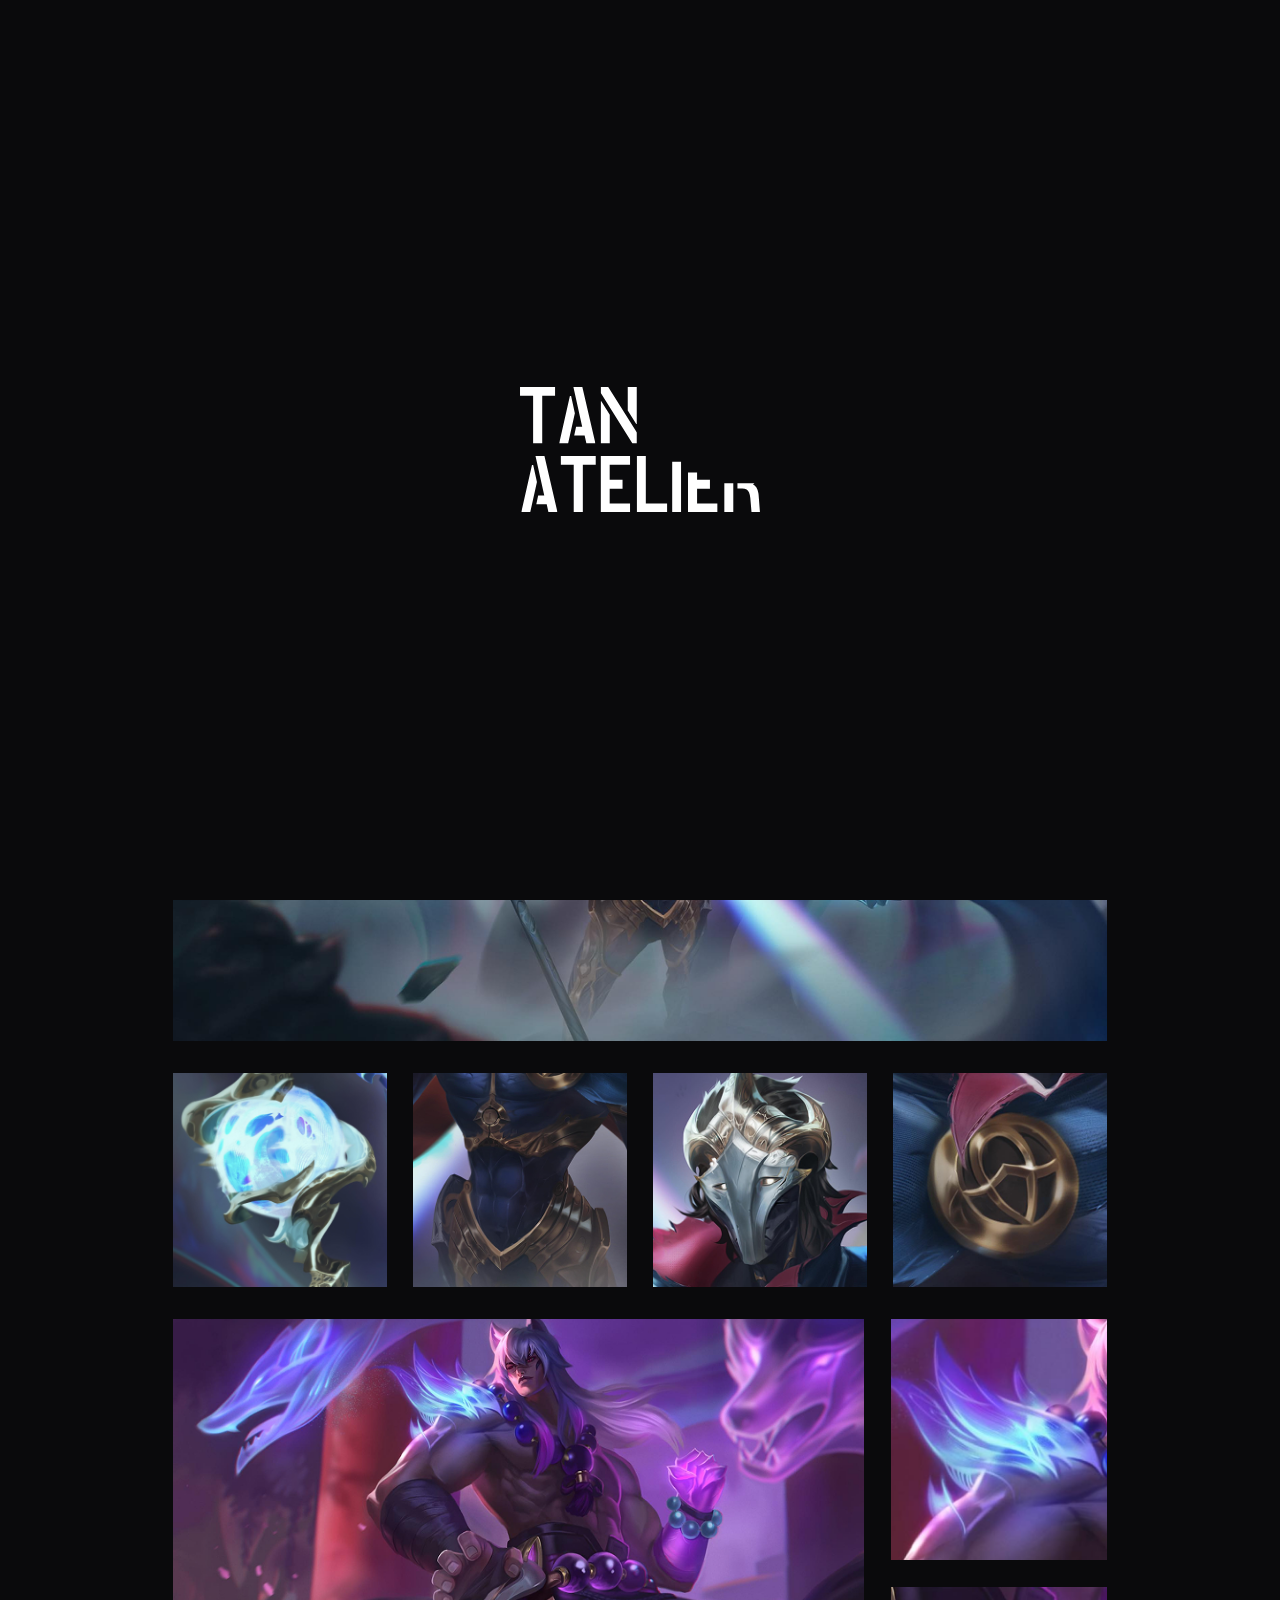
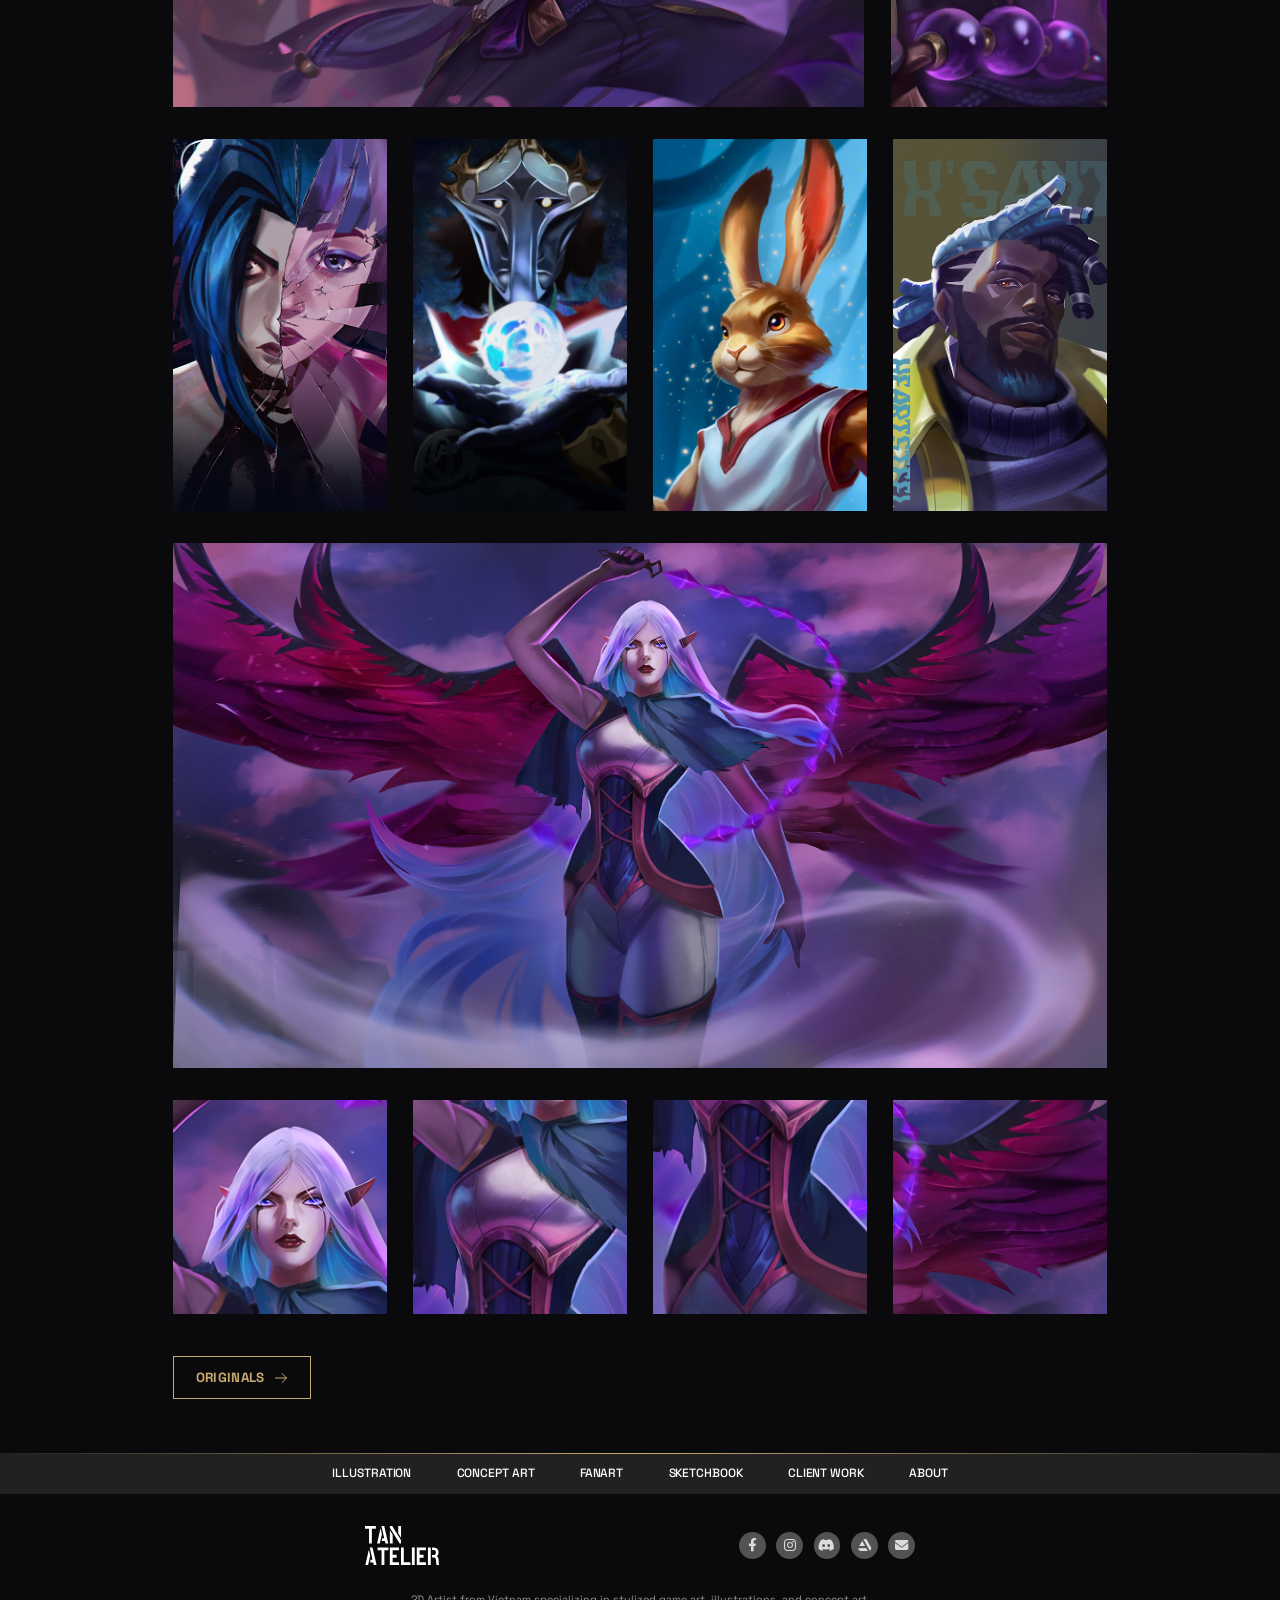
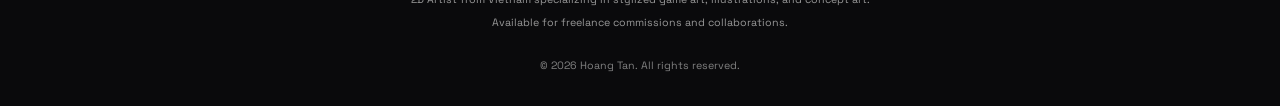
==== commit dca43489: "Add files via upload" ====
--- a/index.html
+++ b/index.html
@@ -149,7 +149,7 @@
 					<div class="footer-brand-row"><a class="footer-logo" href="./Illustration.html" aria-label="Tan Atelier"><img class="lozad undefined" data-src="./img/logo_main.svg" alt=""/></a>
 						<ul class="footer-social">
 							<li><a class="footer-social-link" href="https://www.facebook.com/htan.2k3" target="_blank" rel="noopener noreferrer" aria-label="Facebook"><i class="fa-brands fa-facebook-f" aria-hidden="true"></i></a></li>
-							<li><a class="footer-social-link" href="#" aria-label="Instagram"><i class="fa-brands fa-instagram" aria-hidden="true"></i></a></li>
+							<li><a class="footer-social-link" href="https://www.instagram.com/htan_atelier0210?igsh=MXFpNzQ0N3h4cm5sYg%3D%3D&amp;utm_source=qr" aria-label="Instagram"><i class="fa-brands fa-instagram" aria-hidden="true"></i></a></li>
 							<li><a class="footer-social-link" href="#" aria-label="Discord"><i class="fa-brands fa-discord" aria-hidden="true"></i></a></li>
 							<li><a class="footer-social-link" href="https://www.artstation.com/hoangtan0210" target="_blank" rel="noopener noreferrer" aria-label="ArtStation"><i class="fa-brands fa-artstation" aria-hidden="true"></i></a></li>
 							<li><a class="footer-social-link" href="mailto:ntan4147@gmail.com" aria-label="Email"><i class="fa-solid fa-envelope" aria-hidden="true"></i></a></li>
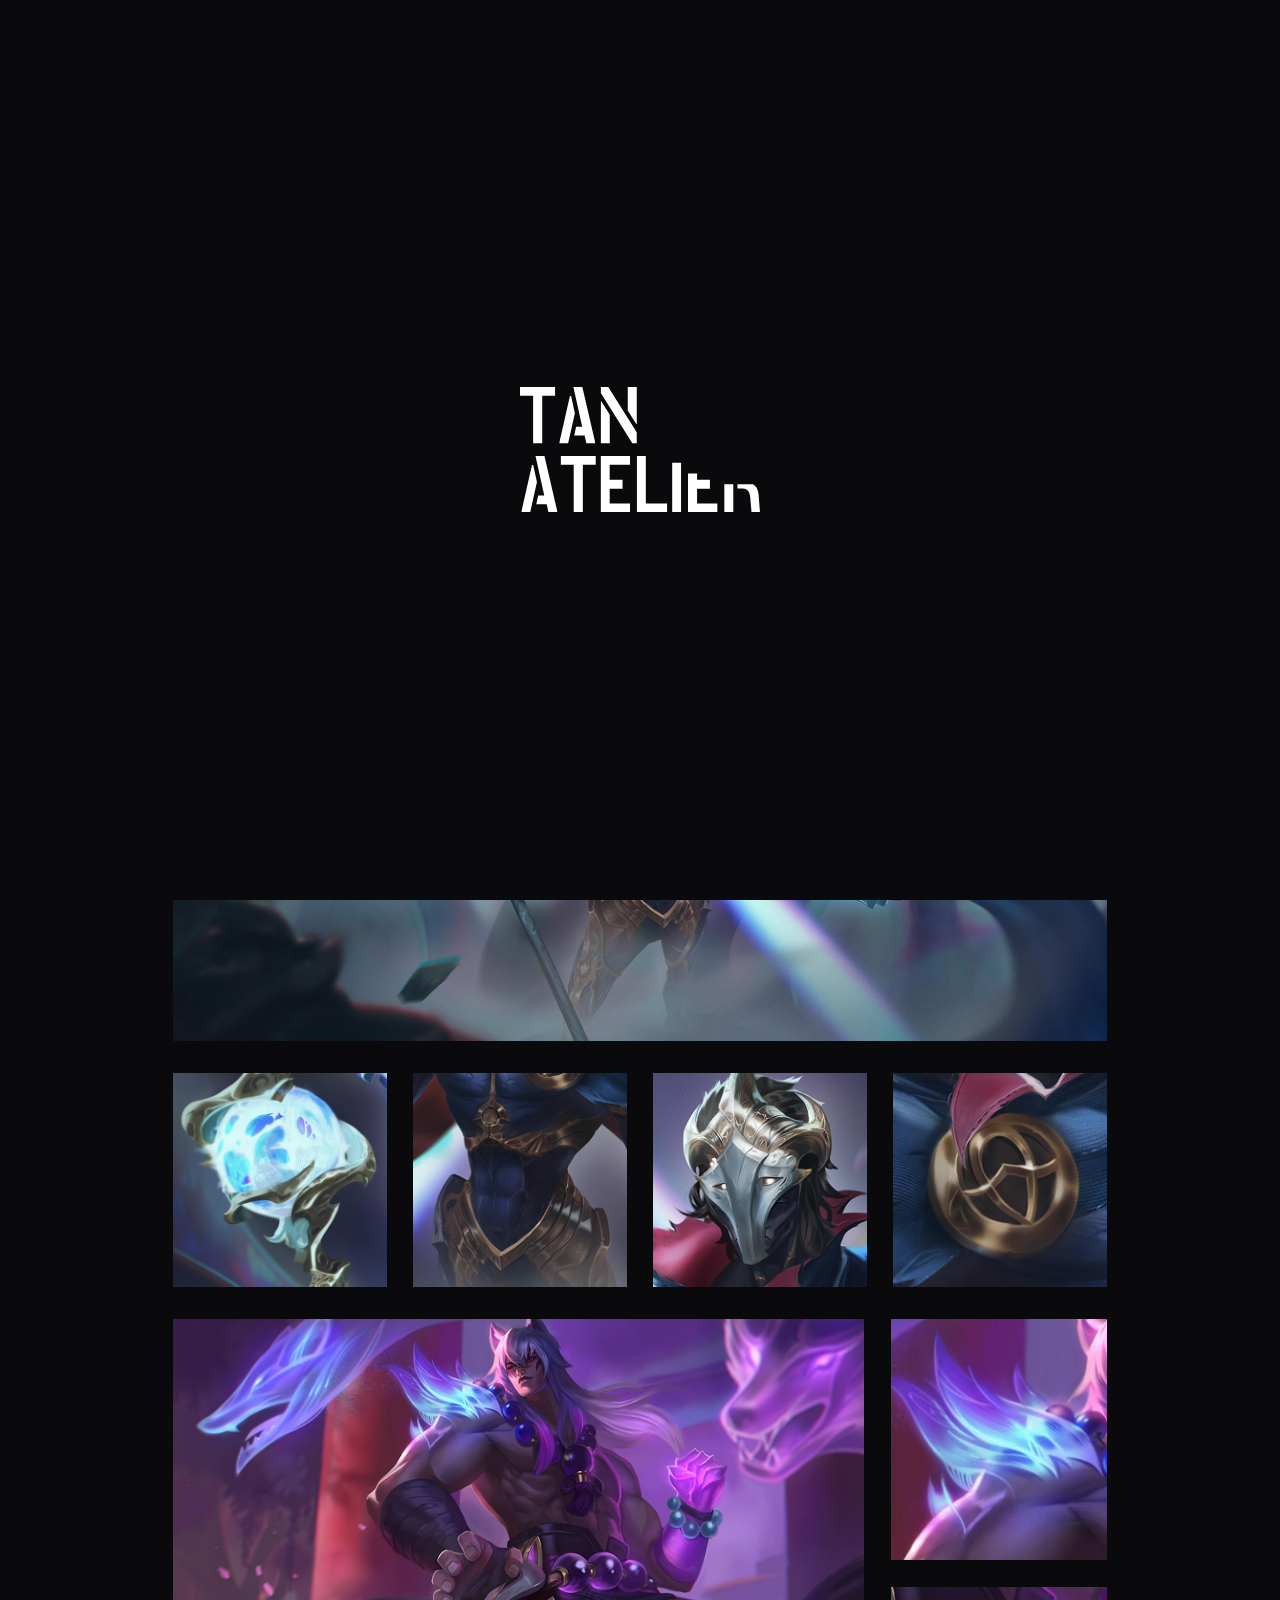
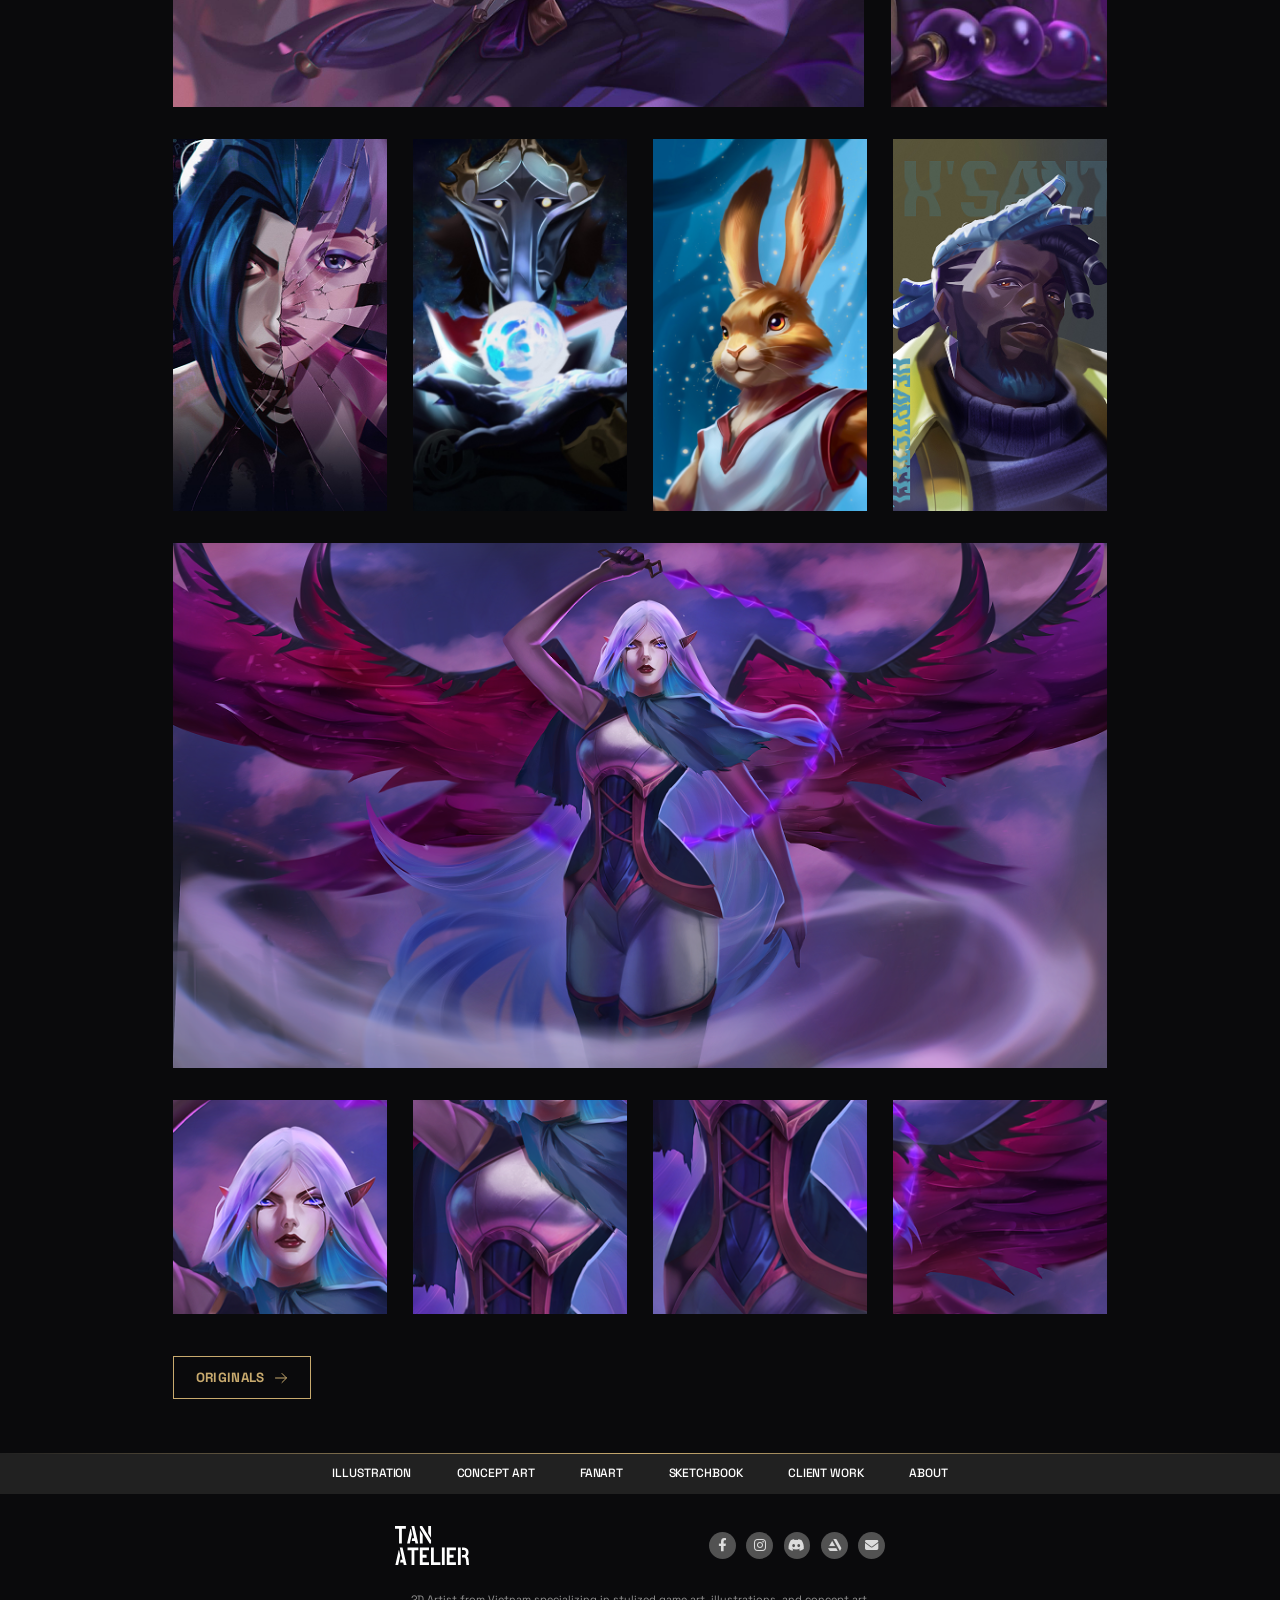
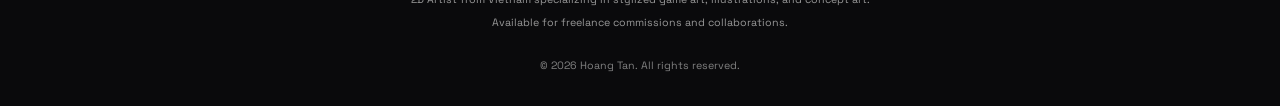
==== commit 26752ed1: "Add files via upload" ====
--- a/index.html
+++ b/index.html
@@ -61,7 +61,7 @@
 							<li><a href="./About.html"><span class="header-nav-text">About</span></a></li>
 						</ul>
 					</nav>
-					<div class="header-actions"><a class="header-contact" href="mailto:ntan4147@gmail.com">Contact</a>
+					<div class="header-actions"><a class="header-contact" href="mailto:tanatelier.0210@gmail.com">Contact</a>
 						<button class="header-bar" type="button" aria-label="Toggle menu"><span></span><span></span><span></span></button>
 					</div>
 				</div>
@@ -152,7 +152,7 @@
 							<li><a class="footer-social-link" href="https://www.instagram.com/htan_atelier0210?igsh=MXFpNzQ0N3h4cm5sYg%3D%3D&amp;utm_source=qr" aria-label="Instagram"><i class="fa-brands fa-instagram" aria-hidden="true"></i></a></li>
 							<li><a class="footer-social-link" href="#" aria-label="Discord"><i class="fa-brands fa-discord" aria-hidden="true"></i></a></li>
 							<li><a class="footer-social-link" href="https://www.artstation.com/hoangtan0210" target="_blank" rel="noopener noreferrer" aria-label="ArtStation"><i class="fa-brands fa-artstation" aria-hidden="true"></i></a></li>
-							<li><a class="footer-social-link" href="mailto:ntan4147@gmail.com" aria-label="Email"><i class="fa-solid fa-envelope" aria-hidden="true"></i></a></li>
+							<li><a class="footer-social-link" href="mailto:tanatelier.0210@gmail.com" aria-label="Email"><i class="fa-solid fa-envelope" aria-hidden="true"></i></a></li>
 						</ul>
 					</div>
 					<div class="footer-desc">
--- a/css/main.min.css
+++ b/css/main.min.css
@@ -1,3 +1,3 @@
-@charset "UTF-8";span.fa-exclamation-triangle{--tw-text-opacity:1!important;padding-top:.41667rem!important;padding-bottom:.41667rem!important;color:rgb(239 68 68/var(--tw-text-opacity))!important;font-size:clamp(14px,.72917rem,.72917rem)!important;font-family:Space Grotesk,sans-serif!important}span.fa-exclamation-triangle:before{display:none}.btn.btn-default.frm-btn-reset{display:none}.frm-btnwrap,.frm-captcha{opacity:0}.wrap-form-submit{display:flex;flex-wrap:wrap;justify-content:space-between;align-items:center;gap:1.04167rem}.loginpage .login-box .loginstandard .card-body .row.wrap-form-submit{flex-wrap:wrap;margin-right:0;margin-left:0}.loginpage .login-box .loginstandard .card-body .row.wrap-form-submit .col-12{flex:0 0 100%;max-width:100%}.loginpage .login-box .loginstandard .card-body .panel-body .flex.wrap-form-submit.mt-3,.loginpage .login-box .loginstandard .card-body .panel-body .wrap-form-submit.justify-between.mt-3{margin-top:30px;font-size:14px}@media (min-width:768px){.wrap-form-submit{gap:.83333rem}}.wrap-form-submit .frm-btnwrap,.wrap-form-submit .frm-captcha{opacity:1}.wrap-form-submit .frm-captcha{display:flex;flex:1 1 0%;flex-direction:row-reverse;align-items:center}.loginpage .login-box .loginstandard .card-body .row.wrap-form-submit .frm-captcha{flex-wrap:wrap;margin-right:0;margin-left:0}.loginpage .login-box .loginstandard .card-body .row.wrap-form-submit .frm-captcha .col-12{flex:0 0 100%;max-width:100%}.loginpage .login-box .loginstandard .card-body .panel-body .wrap-form-submit .frm-captcha.justify-between.mt-3{margin-top:30px;font-size:14px}.wrap-form-submit .frm-captcha .RadCaptcha{position:relative;width:-moz-fit-content!important;width:fit-content!important}.wrap-form-submit .frm-captcha .RadCaptcha>span{--tw-text-opacity:1;position:absolute;top:100%;left:0;color:rgb(239 68 68/var(--tw-text-opacity))}.wrap-form-submit .frm-captcha .RadCaptcha>div>div{display:flex;align-items:center}.loginpage .login-box .loginstandard .card-body .row.wrap-form-submit .frm-captcha .RadCaptcha>div>div{flex-wrap:wrap;margin-right:0;margin-left:0}.loginpage .login-box .loginstandard .card-body .row.wrap-form-submit .frm-captcha .RadCaptcha>div>div .col-12{flex:0 0 100%;max-width:100%}.loginpage .login-box .loginstandard .card-body .panel-body .wrap-form-submit .frm-captcha .RadCaptcha>div>div.justify-between.mt-3{margin-top:30px;font-size:14px}.wrap-form-submit .frm-captcha .RadCaptcha img{--tw-border-opacity:1!important;border-width:1px!important;border-color:rgb(238 238 238/var(--tw-border-opacity))!important;width:8.28125rem!important;height:2.6041666667rem!important}.wrap-form-submit .frm-captcha .RadCaptcha a.rcRefreshImage{--tw-text-opacity:1;width:100%;height:100%;color:rgb(51 51 51/var(--tw-text-opacity));font-size:0;line-height:0}.wrap-form-submit .frm-captcha .RadCaptcha a.rcRefreshImage:before{--tw-content:"";display:inline-block;margin-right:.625rem;margin-left:.625rem;content:var(--tw-content);font-size:clamp(18px,1.25rem,1.25rem);font-family:Font Awesome\ 6 Pro}.wrap-form-submit .frm-captcha .RadCaptcha a.rcRefreshImage{display:flex!important;justify-content:center!important;align-items:center!important}.wrap-form-submit .frm-captcha .frm-captcha-input{flex:1 1 0%}.wrap-form-submit .frm-captcha .frm-captcha-input label{display:none}@media (max-width:767.98px){.wrap-form-submit .frm-btnwrap{flex:0 0 100%}}.wrap-form-submit .frm-btnwrap label{display:none}.search-page{padding:40px 0}.search-page h1{margin-bottom:20px;color:#333;font-weight:500;font-size:45px;line-height:55px;letter-spacing:-2px}@media (max-width:1024px){.search-page h1{font-size:24px;line-height:30px}}.search-page h1.center{text-align:center}.search-page .btn-reindex{display:none}.search-page .searchcontrols .form-group{position:static}.search-page .searchcontrols .form-inline{position:relative}.search-page .searchcontrols .form-inline:before{--tw-translate-y:-50%;--tw-brightness:brightness(0);display:flex;position:absolute;top:50%;right:.83333rem;justify-content:center;align-items:center;transform:translate(var(--tw-translate-x),var(--tw-translate-y)) rotate(var(--tw-rotate)) skewX(var(--tw-skew-x)) skewY(var(--tw-skew-y)) scaleX(var(--tw-scale-x)) scaleY(var(--tw-scale-y));filter:var(--tw-blur) var(--tw-brightness) var(--tw-contrast) var(--tw-grayscale) var(--tw-hue-rotate) var(--tw-invert) var(--tw-saturate) var(--tw-sepia) var(--tw-drop-shadow);background-image:url(/Data/Sites/1/skins/default/img/icon/search.svg);width:1.25rem;height:1.25rem;content:""}.search-page .searchcontrols .frm-btn{position:absolute;top:0;right:10px;z-index:2;background-color:transparent}.search-page input[type=text]{transition:.25s cubic-bezier(.4,0,.2,1);outline:none;box-shadow:0 0 0 0 transparent;border:1px solid #dfe1e5;border-radius:22px;background-color:#fff;padding-right:54px;padding-left:20px;width:100%;height:100%;height:2.60417rem;color:#333;font-weight:400;font-size:.875rem}.search-page input[type=submit]{display:flex;position:absolute;top:0;right:0;justify-content:center;align-items:center;padding-right:.83333rem;padding-left:.83333rem;height:100%;height:2.60417rem;font-size:0;line-height:0}.search-page .text-danger{margin-top:20px;color:#333;font-style:italic;font-weight:600;font-size:15px}.search-page .searchresultsummary{margin-bottom:20px}.search-page .searchresults{margin-top:30px}.search-page .searchresults .modulepager:first-child{display:none}.search-page .searchresultlist{margin-bottom:20px}.search-page .searchresult{margin-bottom:30px;box-shadow:0 1px 6px rgba(32,33,36,.28);border-radius:8px;padding:16px}.search-page .searchresult:last-child{margin-bottom:0}.search-page .searchresult h3{margin-bottom:10px;font-weight:400;font-size:18px;line-height:1.33}.search-page .searchresult h3 a{color:#1a0dab;font-weight:500;text-decoration:none}.search-page .searchresult h3 a:hover{text-decoration:underline}.search-page .searchresult .searchresultdesc{word-wrap:break-word;margin-bottom:10px;color:#545454;font-weight:400;font-size:small;line-height:1.54}.search-page .searchresult .searchterm{word-wrap:break-word;color:#6a6a6a;font-style:normal;font-weight:700;font-size:small;line-height:1.54}.search-page .searchresult hr{display:none!important}.loginpage footer,.loginpage header{display:none}.loginpage main{display:table-cell;vertical-align:middle;background-color:#f0f0f1;padding:0 15px;padding-top:0!important;width:100vw;height:100vh}.loginpage .header-tools-mobile{display:none!important}.loginpage .login-box{margin:0 auto;width:100%;max-width:690px}.loginpage .login-box .login-logo{display:flex;flex-direction:column;justify-content:center;align-items:center;margin-bottom:30px;font-size:36px;font-size:0}.loginpage .login-box .login-logo:before{display:inline-block;margin-bottom:15px;background-image:url(../img/logo-canh-cam.png);background-size:267px auto;background-repeat:no-repeat;width:267px;height:49px;content:""}.loginpage .login-box .loginstandard{box-shadow:0,4px,10px rgba(0,0,0,.05);border:0;border-radius:10px;background-color:#fff;padding:40px 60px 30px;overflow:hidden;font-weight:400;font-family:Roboto,sans-serif!important}@media (max-width:767.98px){.loginpage .login-box .loginstandard{padding:15px 20px}}.loginpage .login-box .loginstandard .card-body .row.items-center{flex-wrap:wrap;margin-right:0;margin-left:0}.loginpage .login-box .loginstandard .card-body .row.items-center .col-12{flex:0 0 100%;max-width:100%}.loginpage .login-box .loginstandard .card-body .login-box-msg{display:none}.loginpage .login-box .loginstandard .card-body .panel-body .input-group{position:relative;margin-bottom:1.25rem}.loginpage .login-box .loginstandard .card-body .panel-body .input-group .input-group-append{position:absolute;top:50%;right:15px;transform:translateY(-50%);color:#d1d1d1}.loginpage .login-box .loginstandard .card-body .panel-body .input-group input{transition:all .3s ease-in-out;outline:none;box-shadow:0 0 0 1px #f5f5f5;border:1px solid transparent;border-radius:25px;background:#f5f5f5;padding:0 35px;width:100%;height:50px;font-size:14px}.loginpage .login-box .loginstandard .card-body .panel-body .input-group input:focus,.loginpage .login-box .loginstandard .card-body .panel-body .input-group input:hover{border:1px solid #f73936}.loginpage .login-box .loginstandard .card-body .panel-body .icheck-primary{display:flex;align-items:center;gap:10px;margin-bottom:20px;font-size:14px}.loginpage .login-box .loginstandard .card-body .panel-body .btn-primary{display:flex;justify-content:center;align-items:center;transition:all .3s ease-in-out;outline:none;border:0;border-radius:25px;background-color:#f73936;width:100%;height:50px;color:#fff;font-weight:700;font-size:20px}.loginpage .login-box .loginstandard .card-body .panel-body .flex.justify-between.mt-3{margin-top:30px;font-size:14px}.loginpage .login-box .loginstandard .card-body .panel-body .cart-login{display:none}.loginpage .login-box .loginstandard .card-body span.alert{display:block;margin-bottom:10px;color:#f73936;text-align:center}.sitemap{padding-top:3.125rem;padding-bottom:3.125rem}.sitemap-heading h1{position:relative;margin-right:auto;margin-left:auto;padding-bottom:.3125rem;width:-moz-max-content;width:max-content;max-width:100%;font-size:.9375rem;text-align:center;text-transform:uppercase}.sitemap-heading h1:before{--tw-bg-opacity:1;position:absolute;bottom:0;left:0;background-color:rgb(255 255 255/var(--tw-bg-opacity));width:100%;height:1px;content:var(--tw-content)}@media (min-width:576px){.AspNet-TreeView>ul{display:flex;flex-wrap:wrap}}@media (min-width:1200px){.AspNet-TreeView>ul{overflow:hidden}}.AspNet-TreeView .AspNet-TreeView-Root{margin-left:.41667rem;padding-bottom:1.04167rem}.AspNet-TreeView .AspNet-TreeView-Root:first-child{margin-left:0}@media (min-width:1200px){.AspNet-TreeView .AspNet-TreeView-Root{position:relative;margin-left:0;padding-right:1.04167rem;overflow:hidden}}.AspNet-TreeView .AspNet-TreeView-Root a{--tw-bg-opacity:1;--tw-text-opacity:1;display:inline-flex;position:relative;align-items:center;z-index:2;border-radius:9999px;background-color:rgb(96 165 250/var(--tw-bg-opacity));padding:.625rem 1.45833rem;max-width:100%;color:rgb(255 255 255/var(--tw-text-opacity));font-size:1.04167rem}.loginpage .login-box .loginstandard .card-body .row.AspNet-TreeView .AspNet-TreeView-Root a{flex-wrap:wrap;margin-right:0;margin-left:0}.loginpage .login-box .loginstandard .card-body .row.AspNet-TreeView .AspNet-TreeView-Root a .col-12{flex:0 0 100%;max-width:100%}@media (min-width:1200px){.AspNet-TreeView .AspNet-TreeView-Root a{padding-right:1.04167rem;padding-left:1.04167rem;font-size:clamp(14px,.72917rem,.72917rem)}.AspNet-TreeView .AspNet-TreeView-Root a:hover{--tw-bg-opacity:1;background-color:rgb(252 165 165/var(--tw-bg-opacity))}}.AspNet-TreeView .AspNet-TreeView-Root>a:before{--tw-bg-opacity:1;position:absolute;left:100%;z-index:-1;background-color:rgb(209 213 219/var(--tw-bg-opacity));width:120%;height:1px;content:var(--tw-content)}.AspNet-TreeView .AspNet-TreeView-Root .AspNet-TreeView-Collapse{display:none}.AspNet-TreeView .AspNet-TreeView-Root li{padding-left:.625rem}.AspNet-TreeView .AspNet-TreeView-Root li a{background-color:rgba(96,165,250,.9)}.AspNet-TreeView .AspNet-TreeView-Root li li a{background-color:rgba(96,165,250,.75)}.AspNet-TreeView .AspNet-TreeView-Root li li li a{background-color:rgba(96,165,250,.6)}.AspNet-TreeView .AspNet-TreeView-Root>ul>li:last-child:before{--tw-translate-y:-50%;--tw-bg-opacity:1;position:absolute;top:65%;left:0;transform:translate(var(--tw-translate-x),var(--tw-translate-y)) rotate(var(--tw-rotate)) skewX(var(--tw-skew-x)) skewY(var(--tw-skew-y)) scaleX(var(--tw-scale-x)) scaleY(var(--tw-scale-y));z-index:1;background-color:rgb(255 255 255/var(--tw-bg-opacity));width:1px;height:100%;pointer-events:none;content:var(--tw-content)}.AspNet-TreeView .AspNet-TreeView-Root>ul>li.AspNet-TreeView-Leaf:last-child:before{top:100%;content:var(--tw-content)}.AspNet-TreeView .AspNet-TreeView-Root:last-child>a:before{display:none;content:var(--tw-content)}.AspNet-TreeView .AspNet-TreeView-Leaf>ul,.AspNet-TreeView .AspNet-TreeView-Parent>ul,.AspNet-TreeView .AspNet-TreeView-Root>ul{margin-left:1.04167rem;overflow:hidden}.AspNet-TreeView .AspNet-TreeView-Leaf>ul>li,.AspNet-TreeView .AspNet-TreeView-Parent>ul>li,.AspNet-TreeView .AspNet-TreeView-Root>ul>li{position:relative;z-index:1;margin-top:.41667rem}.AspNet-TreeView .AspNet-TreeView-Leaf>ul>li:after,.AspNet-TreeView .AspNet-TreeView-Parent>ul>li:after,.AspNet-TreeView .AspNet-TreeView-Root>ul>li:after{--tw-translate-y:-100%;--tw-bg-opacity:1;position:absolute;top:50%;left:0;transform:translate(var(--tw-translate-x),var(--tw-translate-y)) rotate(var(--tw-rotate)) skewX(var(--tw-skew-x)) skewY(var(--tw-skew-y)) scaleX(var(--tw-scale-x)) scaleY(var(--tw-scale-y));background-color:rgb(209 213 219/var(--tw-bg-opacity));width:1px;height:200%;pointer-events:none;content:var(--tw-content)}.AspNet-TreeView .AspNet-TreeView-Leaf>ul>li>a,.AspNet-TreeView .AspNet-TreeView-Parent>ul>li>a,.AspNet-TreeView .AspNet-TreeView-Root>ul>li>a{position:relative}.AspNet-TreeView .AspNet-TreeView-Leaf>ul>li>a:before,.AspNet-TreeView .AspNet-TreeView-Parent>ul>li>a:before,.AspNet-TreeView .AspNet-TreeView-Root>ul>li>a:before{--tw-translate-y:-50%;--tw-bg-opacity:1;position:absolute;top:50%;right:100%;transform:translate(var(--tw-translate-x),var(--tw-translate-y)) rotate(var(--tw-rotate)) skewX(var(--tw-skew-x)) skewY(var(--tw-skew-y)) scaleX(var(--tw-scale-x)) scaleY(var(--tw-scale-y));z-index:-1;background-color:rgb(209 213 219/var(--tw-bg-opacity));width:.625rem;height:1px;pointer-events:none;content:var(--tw-content)}.cmsadminpanel ul{display:flex;align-items:center}.cmsadminpanel.isClose .navbar-nav{display:none}.cmsadminpanel.isClose #pullmenucms i:after{content:"Mở"}.cmsadminpanel #pullmenucms i:after{content:"Đóng"}.notfound .notfound-404 h1,.notfound a{--tw-bg-opacity:1!important;background-image:none!important;background-color:rgb(239 68 68/var(--tw-bg-opacity))!important}.notfound a{--tw-shadow:0 0 #0000!important;--tw-shadow-colored:0 0 #0000!important;box-shadow:var(--tw-ring-offset-shadow,0 0 #0000),var(--tw-ring-shadow,0 0 #0000),var(--tw-shadow)!important}.btn{-webkit-user-select:none;-moz-user-select:none;transition:all .2s ease;transition-duration:.3s;transition-property:all;transition-timing-function:cubic-bezier(.4,0,.2,1);cursor:pointer;user-select:none}.btn.loading{background-color:transparent!important}.btn.loading .icon,.btn.loading span{opacity:0}.btn.loading:before{--tw-border-opacity:1;display:inline-block;position:absolute;animation:spin 2s linear infinite;animation-duration:.5s;border-width:.15625rem;border-color:hsla(0,0%,100%,.4);border-top-color:rgb(255 255 255/var(--tw-border-opacity));border-radius:9999px;width:1.04167rem;height:1.04167rem;content:""}.btn.btn-sw-1{--tw-bg-opacity:1;display:flex;justify-content:center;align-items:center;border-radius:9999px;background-color:rgb(200 170 110/var(--tw-bg-opacity));padding:.41667rem 1.04167rem;width:2.91667rem;height:2.91667rem}.btn.btn-sw-1:before{--tw-text-opacity:1;color:rgb(255 255 255/var(--tw-text-opacity));font-weight:300;font-family:Font Awesome\ 6 Pro}.btn.btn-sw-1.btn-prev:before{content:"\f053"}.btn.btn-sw-1.btn-next:before{content:"\f054";font-family:Font Awesome\ 6 Pro}.btn.btn-sw-1:hover{--tw-bg-opacity:1;background-color:rgb(0 114 188/var(--tw-bg-opacity))}.btn.btn-sw-1:hover:before{--tw-text-opacity:1;color:rgb(255 255 255/var(--tw-text-opacity))}.btn.btn-primary{display:inline-flex;justify-content:center;align-items:center;gap:.20833rem;border-radius:9999px;padding-right:1.25rem;padding-left:1.25rem}.loginpage .login-box .loginstandard .card-body .row.btn.btn-primary{flex-wrap:wrap;margin-right:0;margin-left:0}.loginpage .login-box .loginstandard .card-body .row.btn.btn-primary .col-12{flex:0 0 100%;max-width:100%}.btn.btn-primary{height:2.5rem}.btn.btn-primary.style-default{--tw-bg-opacity:1;background-color:rgb(249 115 22/var(--tw-bg-opacity))}.btn.btn-primary.style-white{--tw-bg-opacity:1;background-color:rgb(255 255 255/var(--tw-bg-opacity))}.btn.btn-primary:hover{--tw-text-opacity:1;box-shadow:0 4px 8px 0 rgba(0,0,0,.12),inset 0 4px 12px 0 hsla(0,0%,100%,.5);color:rgb(255 255 255/var(--tw-text-opacity))}.btn.btn-primary:hover .icon:after,.btn.btn-primary:hover .icon:before{--tw-text-opacity:1;--tw-translate-x:100%;opacity:0;color:rgb(200 170 110/var(--tw-text-opacity))}.btn.btn-primary:hover .icon:after,.btn.btn-primary:hover .icon:before{transform:translate(var(--tw-translate-x),var(--tw-translate-y)) rotate(var(--tw-rotate)) skewX(var(--tw-skew-x)) skewY(var(--tw-skew-y)) scaleX(var(--tw-scale-x)) scaleY(var(--tw-scale-y))}.btn.btn-primary:hover .icon:after{--tw-translate-x:0px;opacity:1;font-weight:700}.btn.btn-primary span{font-weight:400;font-size:.9375rem}.btn.btn-primary .icon,.btn.btn-primary span{--tw-text-opacity:1;color:rgb(200 170 110/var(--tw-text-opacity))}.btn.btn-primary .icon{display:flex;position:relative;justify-content:center;align-items:center;background-color:transparent;width:1.6666666666666667rem;height:1.66667rem;overflow:hidden}.btn.btn-primary .icon:after,.btn.btn-primary .icon:before{display:inline-block;position:absolute;transition:all .2s ease;transition-duration:.3s;transition-property:all;transition-timing-function:cubic-bezier(.4,0,.2,1);content:"\f178";font-weight:400;font-size:.9375rem;line-height:1;font-family:Font Awesome\ 6 Pro}.btn.btn-primary .icon:after{--tw-translate-x:-100%;transform:translate(var(--tw-translate-x),var(--tw-translate-y)) rotate(var(--tw-rotate)) skewX(var(--tw-skew-x)) skewY(var(--tw-skew-y)) scaleX(var(--tw-scale-x)) scaleY(var(--tw-scale-y));opacity:0}.btn.btn-linear{display:flex;justify-content:center;align-items:center;border-width:1px;border-image-source:linear-gradient(95deg,#005060 .53%,#006766 26.9%,#07a226 58.42%,#64c604 87.82%);border-image-slice:1;background-color:transparent;padding:.41667rem 1.04167rem;width:3.125rem;height:3.125rem}@media (max-width:767.98px){.btn.btn-linear{width:2.125rem;height:2.125rem}}.btn.btn-linear:after,.btn.btn-linear:before{--tw-text-opacity:1;color:rgb(200 170 110/var(--tw-text-opacity));font-weight:800;font-size:clamp(18px,1.25rem,1.25rem);font-family:Font Awesome\ 6 Pro}@media (max-width:767.98px){.btn.btn-linear:after,.btn.btn-linear:before{font-size:.9625rem}}.btn.btn-linear.btn-prev:after,.btn.btn-linear.btn-prev:before{transition:all .2s ease;transition-duration:.3s;transition-property:all;transition-timing-function:cubic-bezier(.4,0,.2,1);content:"\f30a"}.btn.btn-linear.btn-prev:after{--tw-translate-x:100%;display:inline-block;position:absolute;transform:translate(var(--tw-translate-x),var(--tw-translate-y)) rotate(var(--tw-rotate)) skewX(var(--tw-skew-x)) skewY(var(--tw-skew-y)) scaleX(var(--tw-scale-x)) scaleY(var(--tw-scale-y));opacity:0;line-height:1;font-family:Font Awesome\ 6 Pro}.btn.btn-linear.btn-next:after,.btn.btn-linear.btn-next:before{transition:all .2s ease;transition-duration:.3s;transition-property:all;transition-timing-function:cubic-bezier(.4,0,.2,1);content:"\f30b";font-family:Font Awesome\ 6 Pro}.btn.btn-linear.btn-next:after{--tw-translate-x:-100%;display:inline-block;position:absolute;transform:translate(var(--tw-translate-x),var(--tw-translate-y)) rotate(var(--tw-rotate)) skewX(var(--tw-skew-x)) skewY(var(--tw-skew-y)) scaleX(var(--tw-scale-x)) scaleY(var(--tw-scale-y));opacity:0;line-height:1}.btn.btn-linear:hover{background:linear-gradient(95deg,#005060 .53%,#006766 26.9%,#07a226 58.42%,#64c604 87.82%)}.btn.btn-linear:hover:after,.btn.btn-linear:hover:before{--tw-text-opacity:1;color:rgb(255 255 255/var(--tw-text-opacity))}.btn.btn-linear:hover.btn-next:after{--tw-translate-x:0px;opacity:1}.btn.btn-linear:hover.btn-next:after,.btn.btn-linear:hover.btn-next:before{transform:translate(var(--tw-translate-x),var(--tw-translate-y)) rotate(var(--tw-rotate)) skewX(var(--tw-skew-x)) skewY(var(--tw-skew-y)) scaleX(var(--tw-scale-x)) scaleY(var(--tw-scale-y))}.btn.btn-linear:hover.btn-next:before{--tw-translate-x:-100%;opacity:0}.btn.btn-linear:hover.btn-prev:after{--tw-translate-x:0px;opacity:1}.btn.btn-linear:hover.btn-prev:after,.btn.btn-linear:hover.btn-prev:before{transform:translate(var(--tw-translate-x),var(--tw-translate-y)) rotate(var(--tw-rotate)) skewX(var(--tw-skew-x)) skewY(var(--tw-skew-y)) scaleX(var(--tw-scale-x)) scaleY(var(--tw-scale-y))}.btn.btn-linear:hover.btn-prev:before{--tw-translate-x:-100%;opacity:0}.tool-fixed-cta{display:flex;position:fixed;right:0;bottom:5vh;flex-direction:column;gap:.20833rem;z-index:50}.loginpage .login-box .loginstandard .card-body .panel-body .tool-fixed-cta.justify-between.mt-3{margin-top:30px;font-size:14px}.tool-fixed-cta{align-items:flex-end;width:2.7083333333333335rem}.tool-fixed-cta .btn.button-to-top{--tw-bg-opacity:1;opacity:0;box-shadow:0 4px 40px 0 rgba(0,0,0,.04);background-color:rgb(255 255 255/var(--tw-bg-opacity));pointer-events:none}.tool-fixed-cta .btn.button-to-top .icon{display:flex;position:relative;justify-content:center;align-items:center;animation:none!important;padding:.41667rem;width:2.08333rem;height:2.08333rem;overflow:hidden}.tool-fixed-cta .btn.button-to-top .icon:hover:after{--tw-translate-y:0px;opacity:1}.tool-fixed-cta .btn.button-to-top .icon:hover:after,.tool-fixed-cta .btn.button-to-top .icon:hover:before{transform:translate(var(--tw-translate-x),var(--tw-translate-y)) rotate(var(--tw-rotate)) skewX(var(--tw-skew-x)) skewY(var(--tw-skew-y)) scaleX(var(--tw-scale-x)) scaleY(var(--tw-scale-y))}.tool-fixed-cta .btn.button-to-top .icon:hover:before{--tw-translate-y:-100%}.tool-fixed-cta .btn.button-to-top .icon:after{--tw-translate-y:100%;transform:translate(var(--tw-translate-x),var(--tw-translate-y)) rotate(var(--tw-rotate)) skewX(var(--tw-skew-x)) skewY(var(--tw-skew-y)) scaleX(var(--tw-scale-x)) scaleY(var(--tw-scale-y));opacity:0}.tool-fixed-cta .btn.button-to-top .icon:after,.tool-fixed-cta .btn.button-to-top .icon:before{--tw-text-opacity:1;position:absolute;transition:all .3s ease;content:"\f062";color:rgb(200 170 110/var(--tw-text-opacity));font-weight:300;font-size:.9375rem;font-family:Font Awesome\ 6 Pro}.tool-fixed-cta .btn.button-to-top.active{opacity:1;pointer-events:auto}.tool-fixed-cta .btn{display:flex;transform:translateX(calc(100% - 2.70833rem));border-top-right-radius:0;border-bottom-right-radius:0;height:2.5rem}.loginpage .login-box .loginstandard .card-body .panel-body .tool-fixed-cta .btn.justify-between.mt-3{margin-top:30px;font-size:14px}.tool-fixed-cta .btn{transition:all .3s ease;width:-moz-fit-content;width:fit-content}.tool-fixed-cta .btn.btn-social{--tw-bg-opacity:1;background-color:rgb(200 170 110/var(--tw-bg-opacity))}.tool-fixed-cta .btn.btn-social .content ul{gap:.41667rem}.tool-fixed-cta .btn.btn-social .content ul li img{max-width:none!important}.tool-fixed-cta .btn.btn-social .content ul li a{display:inline-flex;justify-content:center;align-items:center;width:1.66667rem;height:1.66667rem}.loginpage .login-box .loginstandard .card-body .row.tool-fixed-cta .btn.btn-social .content ul li a{flex-wrap:wrap;margin-right:0;margin-left:0}.loginpage .login-box .loginstandard .card-body .row.tool-fixed-cta .btn.btn-social .content ul li a .col-12{flex:0 0 100%;max-width:100%}.tool-fixed-cta .btn.btn-social .content ul li a i{font-weight:400}.tool-fixed-cta .btn:hover{transform:translateX(0)}.tool-fixed-cta .btn .btn-icon{display:flex;justify-content:center;align-items:center;width:2.7083333333333335rem;height:100%}.tool-fixed-cta .btn .btn-icon .icon{--tw-text-opacity:1;animation:ring 1s ease-in-out infinite both;color:rgb(255 255 255/var(--tw-text-opacity))}.tool-fixed-cta .btn .btn-icon .icon i{font-weight:300}.tool-fixed-cta .btn .content{display:flex;align-items:center;height:100%}.loginpage .login-box .loginstandard .card-body .row.tool-fixed-cta .btn .content{flex-wrap:wrap;margin-right:0;margin-left:0}.loginpage .login-box .loginstandard .card-body .row.tool-fixed-cta .btn .content .col-12{flex:0 0 100%;max-width:100%}.loginpage .login-box .loginstandard .card-body .panel-body .tool-fixed-cta .btn .content.justify-between.mt-3{margin-top:30px;font-size:14px}.tool-fixed-cta .btn .content{--tw-text-opacity:1;padding-top:.41667rem;padding-right:.625rem;padding-bottom:.41667rem;color:rgb(255 255 255/var(--tw-text-opacity));font-weight:600;white-space:nowrap}.tool-fixed-cta .btn .content ul{display:flex;align-items:center;gap:.41667rem;height:100%}.loginpage .login-box .loginstandard .card-body .row.tool-fixed-cta .btn .content ul{flex-wrap:wrap;margin-right:0;margin-left:0}.loginpage .login-box .loginstandard .card-body .row.tool-fixed-cta .btn .content ul .col-12{flex:0 0 100%;max-width:100%}.loginpage .login-box .loginstandard .card-body .panel-body .tool-fixed-cta .btn .content ul.justify-between.mt-3{margin-top:30px;font-size:14px}.tool-fixed-cta .btn .content ul{border-left-width:1px;border-color:hsla(0,0%,100%,.4);padding-left:.41667rem}.global-breadcrumb{--tw-bg-opacity:1;background-color:rgb(241 241 241/var(--tw-bg-opacity))}.global-breadcrumb p{display:flex;align-items:center;height:2.5rem;overflow:auto}.loginpage .login-box .loginstandard .card-body .row.global-breadcrumb p{flex-wrap:wrap;margin-right:0;margin-left:0}.loginpage .login-box .loginstandard .card-body .row.global-breadcrumb p .col-12{flex:0 0 100%;max-width:100%}.loginpage .login-box .loginstandard .card-body .panel-body .global-breadcrumb p.justify-between.mt-3{margin-top:30px;font-size:14px}.global-breadcrumb p a:first-child{font-size:0;line-height:0}.global-breadcrumb p a:first-child:before{content:"\f015";font-size:clamp(14px,.72917rem,.72917rem);font-family:Font Awesome\ 6 Pro}.global-breadcrumb p a,.global-breadcrumb p span{--tw-text-opacity:1;color:rgb(51 51 51/var(--tw-text-opacity));font-size:clamp(14px,.72917rem,.72917rem);white-space:nowrap}.global-breadcrumb p span.separator{display:inline-flex;font-size:0;line-height:0}.global-breadcrumb p span.separator:before{margin-right:.41667rem;margin-left:.41667rem;content:"\f054";font-weight:400;font-size:clamp(14px,.72917rem,.72917rem);font-family:Font Awesome\ 6 Pro}@media (hover:hover) and (pointer:fine){body.has-custom-cursor *{cursor:none!important}}.cursor-dot{position:fixed;top:0;left:0;transform:translate(-50%,-50%);z-index:9999;transition:opacity .2s ease;border-radius:9999px;background-image:linear-gradient(180deg,#ffd38e,#a67b38 49%,#714f19 93%);width:.3125rem;height:.3125rem;pointer-events:none}.cursor-dot.is-hover{opacity:0}.cursor-ring{position:fixed;top:0;left:0;transform:translate(-50%,-50%);z-index:9998;transition:width .35s cubic-bezier(.16,1,.3,1),height .35s cubic-bezier(.16,1,.3,1),border-color .35s ease,background-color .35s ease,opacity .2s ease;border:1px solid #fff;border-radius:9999px;width:1.77083rem;height:1.77083rem;pointer-events:none}.cursor-ring.is-hover{border-color:transparent;background-color:hsla(40,45%,61%,.12);width:4.375rem;height:4.375rem}.cursor-ring.is-text:after{--tw-translate-x:-50%;--tw-translate-y:-50%;--tw-text-opacity:1;position:absolute;top:50%;left:50%;transform:translate(var(--tw-translate-x),var(--tw-translate-y)) rotate(var(--tw-rotate)) skewX(var(--tw-skew-x)) skewY(var(--tw-skew-y)) scaleX(var(--tw-scale-x)) scaleY(var(--tw-scale-y));opacity:0;transition:opacity .25s ease .05s;content:attr(data-label);color:rgb(200 170 110/var(--tw-text-opacity));font-size:.625rem;font-family:Space Grotesk,sans-serif;letter-spacing:.1em;text-transform:uppercase;white-space:nowrap}.cursor-ring.is-hover.is-text:after{opacity:1}@media (max-width:767.98px){.cursor-dot,.cursor-ring{display:none}}.footer{--tw-bg-opacity:1;--tw-text-opacity:1;position:relative;background-color:rgb(10 10 12/var(--tw-bg-opacity));color:rgb(255 255 255/var(--tw-text-opacity))}.footer:before{position:absolute;top:0;left:0;background:linear-gradient(90deg,hsla(40,45%,61%,0),#c8aa6e 50%,hsla(40,45%,61%,0));width:100%;height:.10416666666666667rem;pointer-events:none;content:""}.footer .footer-nav-wrap{--tw-bg-opacity:1;background-color:rgb(33 33 33/var(--tw-bg-opacity));padding-top:.83333rem;padding-bottom:.83333rem}.footer .footer-nav-list{-moz-column-gap:1.25rem;display:flex;column-gap:1.25rem;row-gap:.625rem;flex-wrap:wrap;justify-content:center;align-items:center}.loginpage .login-box .loginstandard .card-body .row.footer .footer-nav-list{flex-wrap:wrap;margin-right:0;margin-left:0}.loginpage .login-box .loginstandard .card-body .row.footer .footer-nav-list .col-12{flex:0 0 100%;max-width:100%}.loginpage .login-box .loginstandard .card-body .panel-body .footer .footer-nav-list.justify-between.mt-3{margin-top:30px;font-size:14px}@media (min-width:1024px){.footer .footer-nav-list{-moz-column-gap:2.08333rem;column-gap:2.08333rem}}@media (min-width:1200px){.footer .footer-nav-list{-moz-column-gap:3.54167rem;column-gap:3.54167rem}}.footer .footer-nav-list>li{display:flex}.loginpage .login-box .loginstandard .card-body .panel-body .footer .footer-nav-list>li.justify-between.mt-3{margin-top:30px;font-size:14px}.footer .footer-nav-link{--tw-text-opacity:1;color:rgb(255 255 255/var(--tw-text-opacity));font-weight:500;font-size:.8333333333333334rem;font-family:Space Grotesk,sans-serif;letter-spacing:-.1px;text-transform:uppercase;white-space:nowrap}@media (min-width:1200px){.footer .footer-nav-link{font-size:.9375rem}}.footer .footer-nav-link{transition-duration:.3s;transition-property:color,background-color,border-color,text-decoration-color,fill,stroke;transition-timing-function:cubic-bezier(.4,0,.2,1);line-height:1.5625rem}.footer .footer-nav-link:hover{--tw-text-opacity:1;color:rgb(200 170 110/var(--tw-text-opacity))}.footer .footer-wrap{display:flex;flex-direction:column;align-items:center;text-align:center}.loginpage .login-box .loginstandard .card-body .row.footer .footer-wrap{flex-wrap:wrap;margin-right:0;margin-left:0}.loginpage .login-box .loginstandard .card-body .row.footer .footer-wrap .col-12{flex:0 0 100%;max-width:100%}.loginpage .login-box .loginstandard .card-body .panel-body .footer .footer-wrap.justify-between.mt-3{margin-top:30px;font-size:14px}.footer .footer-wrap{gap:1.66667rem;padding-top:2.08333rem;padding-bottom:2.08333rem}@media (min-width:1200px){.footer .footer-wrap{gap:2.08333rem;padding-top:2.5rem;padding-bottom:2.5rem}}.footer .footer-brand-row{display:flex;flex-direction:column;justify-content:center;align-items:center;gap:1.25rem;width:100%}.loginpage .login-box .loginstandard .card-body .row.footer .footer-brand-row{flex-wrap:wrap;margin-right:0;margin-left:0}.loginpage .login-box .loginstandard .card-body .row.footer .footer-brand-row .col-12{flex:0 0 100%;max-width:100%}.loginpage .login-box .loginstandard .card-body .panel-body .footer .footer-brand-row.justify-between.mt-3{margin-top:30px;font-size:14px}@media (min-width:576px){.footer .footer-brand-row{flex-direction:row;gap:2.08333rem}}@media (min-width:1200px){.footer .footer-brand-row{gap:300px}}.footer .footer-logo{display:block;flex-shrink:0;height:2.08333rem}@media (min-width:1200px){.footer .footer-logo{height:3.0208333333333335rem}}.footer .footer-logo img{-o-object-fit:contain;width:auto;height:100%;object-fit:contain}.footer .footer-social{display:flex;justify-content:center;align-items:center;gap:.625rem}.loginpage .login-box .loginstandard .card-body .row.footer .footer-social{flex-wrap:wrap;margin-right:0;margin-left:0}.loginpage .login-box .loginstandard .card-body .row.footer .footer-social .col-12{flex:0 0 100%;max-width:100%}.loginpage .login-box .loginstandard .card-body .panel-body .footer .footer-social.justify-between.mt-3{margin-top:30px;font-size:14px}@media (min-width:1200px){.footer .footer-social{gap:.83333rem}}.footer .footer-social>li{display:flex}.loginpage .login-box .loginstandard .card-body .panel-body .footer .footer-social>li.justify-between.mt-3{margin-top:30px;font-size:14px}.footer .footer-social-link{--tw-bg-opacity:1;--tw-text-opacity:1;display:flex;justify-content:center;align-items:center;transition:all .2s ease;transition-duration:.3s;transition-property:all;transition-timing-function:cubic-bezier(.4,0,.2,1);border-radius:9999px;background-color:rgb(82 82 82/var(--tw-bg-opacity));width:2.08333rem;height:2.08333rem;color:rgb(220 220 220/var(--tw-text-opacity));font-size:1.0416666666666667rem}.footer .footer-social-link:hover{--tw-scale-x:1.1;--tw-scale-y:1.1;--tw-bg-opacity:1;--tw-text-opacity:1;transform:translate(var(--tw-translate-x),var(--tw-translate-y)) rotate(var(--tw-rotate)) skewX(var(--tw-skew-x)) skewY(var(--tw-skew-y)) scaleX(var(--tw-scale-x)) scaleY(var(--tw-scale-y));background-color:rgb(200 170 110/var(--tw-bg-opacity));color:rgb(10 10 12/var(--tw-text-opacity))}.footer .footer-social-link img{-o-object-fit:contain;filter:brightness(0) invert(1);transition:all .2s ease;transition:all .3s ease;transition-duration:.3s;transition-property:all;transition-timing-function:cubic-bezier(.4,0,.2,1);width:1.04167rem;height:1.04167rem;object-fit:contain}.footer .footer-social-link:hover img{filter:none}.footer .footer-desc{display:flex;flex-direction:column;gap:.41667rem;max-width:720px}.loginpage .login-box .loginstandard .card-body .panel-body .footer .footer-desc.justify-between.mt-3{margin-top:30px;font-size:14px}.footer .footer-desc p{color:rgb(152 152 152/var(--tw-text-opacity));line-height:1.625}.footer .footer-copyright p,.footer .footer-desc p{--tw-text-opacity:1;font-size:.8333333333333334rem;font-family:Space Grotesk,sans-serif}.footer .footer-copyright p{color:rgb(129 129 129/var(--tw-text-opacity));line-height:1.5}.header{--tw-bg-opacity:1;position:sticky;top:0;right:0;left:0;z-index:100;background-color:rgb(10 10 12/var(--tw-bg-opacity));padding-top:1.04167rem;padding-bottom:1.04167rem}@media (min-width:1200px){.header{padding-top:1.25rem;padding-bottom:1.25rem}}.header .header-wrap{display:flex;position:relative;justify-content:space-between;align-items:center;gap:1.25rem}.loginpage .login-box .loginstandard .card-body .row.header .header-wrap{flex-wrap:wrap;margin-right:0;margin-left:0}.loginpage .login-box .loginstandard .card-body .row.header .header-wrap .col-12{flex:0 0 100%;max-width:100%}.loginpage .login-box .loginstandard .card-body .panel-body .flex.header .header-wrap.mt-3,.loginpage .login-box .loginstandard .card-body .panel-body .header .header-wrap.justify-between.mt-3{margin-top:30px;font-size:14px}@media (max-width:1199.98px){.header .header-wrap{padding-right:1.04167rem;padding-left:1.04167rem}}.header .header-actions{display:flex;flex-shrink:0;align-items:center;gap:1.04167rem;z-index:2}.loginpage .login-box .loginstandard .card-body .row.header .header-actions{flex-wrap:wrap;margin-right:0;margin-left:0}.loginpage .login-box .loginstandard .card-body .row.header .header-actions .col-12{flex:0 0 100%;max-width:100%}.loginpage .login-box .loginstandard .card-body .panel-body .header .header-actions.justify-between.mt-3{margin-top:30px;font-size:14px}@media (min-width:1024px){.header .header-actions{gap:.625rem}}@media (min-width:1200px){.header .header-actions{gap:0}}.header .header-logo{flex-shrink:0;z-index:2;height:2.5rem}@media (min-width:1200px){.header .header-logo{height:2.91667rem}}.header .header-logo img{-o-object-fit:contain;width:auto;height:100%;object-fit:contain}.header .header-contact{display:inline-flex;flex-shrink:0;justify-content:center;align-items:center;z-index:2}.loginpage .login-box .loginstandard .card-body .row.header .header-contact{flex-wrap:wrap;margin-right:0;margin-left:0}.loginpage .login-box .loginstandard .card-body .row.header .header-contact .col-12{flex:0 0 100%;max-width:100%}.header .header-contact{--tw-bg-opacity:1;--tw-text-opacity:1;background-color:rgb(200 170 110/var(--tw-bg-opacity));padding:.52083rem 1.04167rem;color:rgb(10 10 12/var(--tw-text-opacity));font-weight:700;font-size:.7291666666666667rem;font-family:Space Grotesk,sans-serif;letter-spacing:.025em;text-transform:uppercase;white-space:nowrap}@media (min-width:1200px){.header .header-contact{padding:.625rem 1.25rem}}.header .header-contact{transition-duration:.3s;transition-property:opacity;transition-timing-function:cubic-bezier(.4,0,.2,1)}.header .header-contact:hover{opacity:.8}@media (min-width:1200px){.header .header-nav-wrap{display:flex;flex:1 1 0%;justify-content:center;z-index:2}.loginpage .login-box .loginstandard .card-body .panel-body .header .header-nav-wrap.justify-between.mt-3{margin-top:30px;font-size:14px}}@media (max-width:1199.98px){.header .header-nav-wrap{--tw-translate-x:-100%;position:fixed;top:0;left:0;transform:translate(var(--tw-translate-x),var(--tw-translate-y)) rotate(var(--tw-rotate)) skewX(var(--tw-skew-x)) skewY(var(--tw-skew-y)) scaleX(var(--tw-scale-x)) scaleY(var(--tw-scale-y));width:52%;height:100%}@media (min-width:1024px){.header .header-nav-wrap{max-width:16.666666666666668rem}}.header .header-nav-wrap{--tw-bg-opacity:1;opacity:0;z-index:100;transition:all .2s ease;transition-duration:.5s;transition-property:all;transition-timing-function:cubic-bezier(.4,0,.2,1);margin-top:var(--header-height);background-color:rgb(10 10 12/var(--tw-bg-opacity));overflow-y:auto;pointer-events:none}}@media (min-width:1200px){.header .header-nav{display:flex;align-items:center;gap:1.66667rem}.loginpage .login-box .loginstandard .card-body .row.header .header-nav{flex-wrap:wrap;margin-right:0;margin-left:0}.loginpage .login-box .loginstandard .card-body .row.header .header-nav .col-12{flex:0 0 100%;max-width:100%}.loginpage .login-box .loginstandard .card-body .panel-body .header .header-nav.justify-between.mt-3{margin-top:30px;font-size:14px}@media (min-width:1200px){.header .header-nav{gap:2.08333rem}}}@media (max-width:1199.98px){.header .header-nav{display:flex;flex-direction:column;gap:.20833rem;padding:1.25rem 1.04167rem}.loginpage .login-box .loginstandard .card-body .panel-body .header .header-nav.justify-between.mt-3{margin-top:30px;font-size:14px}}.header .header-nav>li>a{--tw-text-opacity:1;display:block;transition-duration:.3s;transition-property:color,background-color,border-color,text-decoration-color,fill,stroke;transition-timing-function:cubic-bezier(.4,0,.2,1);padding:.625rem;color:rgb(255 255 255/var(--tw-text-opacity));font-weight:700;font-size:.7291666666666667rem;font-family:Space Grotesk,sans-serif;letter-spacing:.025em;text-transform:uppercase;white-space:nowrap}@media (max-width:1199.98px){.header .header-nav>li>a{padding-top:.625rem;padding-bottom:.625rem}}.header .header-nav>li .header-nav-text{display:inline-block;position:relative;transition:all .2s ease;transition-duration:.3s;transition-property:all;transition-timing-function:cubic-bezier(.4,0,.2,1);padding-bottom:.625rem}.header .header-nav>li .header-nav-text:after{--tw-translate-x:-50%;--tw-content:"";--tw-bg-opacity:1;--tw-scale-x:0;position:absolute;bottom:0;left:50%;transform:translate(var(--tw-translate-x),var(--tw-translate-y)) rotate(var(--tw-rotate)) skewX(var(--tw-skew-x)) skewY(var(--tw-skew-y)) scaleX(var(--tw-scale-x)) scaleY(var(--tw-scale-y));transform-origin:center;transition-duration:.3s;transition-property:transform;transition-timing-function:cubic-bezier(.4,0,.2,1);transition-timing-function:cubic-bezier(0,0,.2,1);background-color:rgb(255 211 142/var(--tw-bg-opacity));width:calc(100% + 1.25rem);height:1px;content:var(--tw-content)}.header .header-nav>li>a:hover .header-nav-text{--tw-text-opacity:1;color:rgb(200 170 110/var(--tw-text-opacity))}.header .header-nav>li>a:hover .header-nav-text:after{--tw-scale-x:1;transform:translate(var(--tw-translate-x),var(--tw-translate-y)) rotate(var(--tw-rotate)) skewX(var(--tw-skew-x)) skewY(var(--tw-skew-y)) scaleX(var(--tw-scale-x)) scaleY(var(--tw-scale-y))}.header .header-nav>li.current>a .header-nav-text{--tw-text-opacity:1;color:rgb(200 170 110/var(--tw-text-opacity))}.header .header-nav>li.current>a .header-nav-text:after{--tw-scale-x:1;transform:translate(var(--tw-translate-x),var(--tw-translate-y)) rotate(var(--tw-rotate)) skewX(var(--tw-skew-x)) skewY(var(--tw-skew-y)) scaleX(var(--tw-scale-x)) scaleY(var(--tw-scale-y))}.header .header-bar{display:flex;flex-direction:column;justify-content:center;gap:.3125rem}.loginpage .login-box .loginstandard .card-body .panel-body .header .header-bar.justify-between.mt-3{margin-top:30px;font-size:14px}@media (min-width:1200px){.header .header-bar{display:none}}.header .header-bar{flex-shrink:0;cursor:pointer;width:2.08333rem;height:2.08333rem}.header .header-bar span{--tw-bg-opacity:1;display:block;transform-origin:center;transition:all .2s ease;transition-duration:.3s;transition-property:all;transition-timing-function:cubic-bezier(.4,0,.2,1);background-color:rgb(200 170 110/var(--tw-bg-opacity));width:1.45833rem;height:.15625rem}.header .header-bar span:first-child,.header .header-bar span:nth-child(3){transform-origin:center left}.header .header-overlay{--tw-backdrop-blur:blur(4px);-webkit-backdrop-filter:var(--tw-backdrop-blur) var(--tw-backdrop-brightness) var(--tw-backdrop-contrast) var(--tw-backdrop-grayscale) var(--tw-backdrop-hue-rotate) var(--tw-backdrop-invert) var(--tw-backdrop-opacity) var(--tw-backdrop-saturate) var(--tw-backdrop-sepia);position:fixed;opacity:0;z-index:50;backdrop-filter:var(--tw-backdrop-blur) var(--tw-backdrop-brightness) var(--tw-backdrop-contrast) var(--tw-backdrop-grayscale) var(--tw-backdrop-hue-rotate) var(--tw-backdrop-invert) var(--tw-backdrop-opacity) var(--tw-backdrop-saturate) var(--tw-backdrop-sepia);transition-duration:.3s;transition-property:opacity;transition-timing-function:cubic-bezier(.4,0,.2,1);inset:0;background-color:rgba(10,10,12,.6);pointer-events:none}body.isOpenMenu{overflow:hidden}@media (max-width:1199.98px){body.isOpenMenu .header-nav-wrap{--tw-translate-x:0px!important;transform:translate(var(--tw-translate-x),var(--tw-translate-y)) rotate(var(--tw-rotate)) skewX(var(--tw-skew-x)) skewY(var(--tw-skew-y)) scaleX(var(--tw-scale-x)) scaleY(var(--tw-scale-y))!important;opacity:1!important;pointer-events:auto!important}}body.isOpenMenu .header-overlay{opacity:1;pointer-events:auto}body.isOpenMenu .header-bar span:first-child{transform:rotate(45deg) translateY(-1px)}body.isOpenMenu .header-bar span:nth-child(2){opacity:0}body.isOpenMenu .header-bar span:nth-child(3){transform:rotate(-45deg) translate(0)}.header-hambuger{display:flex;position:relative;flex-direction:column;gap:.41667rem;z-index:10;cursor:pointer;margin-left:1.04167rem}.loginpage .login-box .loginstandard .card-body .panel-body .header-hambuger.justify-between.mt-3{margin-top:30px;font-size:14px}@media (min-width:1200px){.header-hambuger{display:none}}.header-hambuger{margin-right:8px;margin-left:8px}.header-hambuger span{--tw-bg-opacity:1;transition:all .2s ease;transition-duration:.3s;transition-property:all;transition-timing-function:cubic-bezier(.4,0,.2,1);background-color:rgb(255 255 255/var(--tw-bg-opacity));width:1.45833rem;height:.20833rem;pointer-events:none}.header-hambuger span:first-child{transform-origin:center left}.header-hambuger span:nth-child(2){opacity:1}.header-hambuger span:nth-child(3){transform-origin:center left}.header-hambuger #pulseMe{--tw-translate-x:-50%;--tw-translate-y:-50%;--tw-bg-opacity:1;position:absolute;top:50%;left:50%;transform:translate(var(--tw-translate-x),var(--tw-translate-y)) rotate(var(--tw-rotate)) skewX(var(--tw-skew-x)) skewY(var(--tw-skew-y)) scaleX(var(--tw-scale-x)) scaleY(var(--tw-scale-y));transform-origin:center center;z-index:-1;border-radius:.20833rem;background-color:rgb(200 170 110/var(--tw-bg-opacity));width:38px;height:38px;pointer-events:none}.header-hambuger #pulseMe .bar{position:absolute;box-shadow:0 0 0 #f68b1f,0 0 1px #f68b1f,0 0 1px #f68b1f,0 0 4px #f68b1f}.header-hambuger #pulseMe .bar.left{animation:leftBar 2s linear infinite;width:1px}.header-hambuger #pulseMe .bar.top{animation:topBar 2s linear infinite;width:0;height:1px}.header-hambuger #pulseMe .bar.right{animation:rightBar 2s linear infinite;width:1px}.header-hambuger #pulseMe .bar.bottom{animation:bottomBar 2s linear infinite;height:1px}body.isOpenMenu header .header-hambuger span:first-child{translate:.2083333333rem .15625rem;rotate:45deg}body.isOpenMenu header .header-hambuger span:nth-child(2){opacity:0}body.isOpenMenu header .header-hambuger span:nth-child(3){translate:.2083333333rem -.0520833333rem;rotate:-45deg}@keyframes leftBar{0%{top:100%;left:0;height:0}20%{top:0;left:0;height:100%}40%{top:0;left:0;height:0}}@keyframes topBar{0%,20%{top:0;left:0;width:0}40%{top:0;left:0;width:100%}60%{top:0;left:calc(100% - 1px);width:0}}@keyframes rightBar{0%,40%{top:0;left:calc(100% - 1px);height:0}60%{top:0;left:calc(100% - 1px);height:100%}80%{top:100%;left:calc(100% - 1px);height:0}}@keyframes bottomBar{0%,60%{top:100%;left:100%;width:0}80%{top:100%;left:0;width:100%}to{top:100%;left:0;width:0}}.header-search-form{--tw-bg-opacity:0.7;--tw-backdrop-blur:blur(12px);-webkit-backdrop-filter:var(--tw-backdrop-blur) var(--tw-backdrop-brightness) var(--tw-backdrop-contrast) var(--tw-backdrop-grayscale) var(--tw-backdrop-hue-rotate) var(--tw-backdrop-invert) var(--tw-backdrop-opacity) var(--tw-backdrop-saturate) var(--tw-backdrop-sepia);display:flex;position:fixed;top:var(--header-height);left:0;justify-content:center;align-items:center;visibility:hidden;opacity:0;z-index:1000;backdrop-filter:var(--tw-backdrop-blur) var(--tw-backdrop-brightness) var(--tw-backdrop-contrast) var(--tw-backdrop-grayscale) var(--tw-backdrop-hue-rotate) var(--tw-backdrop-invert) var(--tw-backdrop-opacity) var(--tw-backdrop-saturate) var(--tw-backdrop-sepia);transition:all .2s ease;transition-duration:.3s;transition-property:all;transition-timing-function:cubic-bezier(.4,0,.2,1);background-color:rgb(0 0 0/var(--tw-bg-opacity));width:100%;height:100%;pointer-events:none}.loginpage .login-box .loginstandard .card-body .row.header-search-form{flex-wrap:wrap;margin-right:0;margin-left:0}.loginpage .login-box .loginstandard .card-body .row.header-search-form .col-12{flex:0 0 100%;max-width:100%}.loginpage .login-box .loginstandard .card-body .panel-body .header-search-form.justify-between.mt-3{margin-top:30px;font-size:14px}.header-search-form.active{transform:translateY(0);visibility:visible;opacity:1;pointer-events:auto}.header-search-form .wrap-form-search-product{margin:0 auto;width:100%;max-width:50rem}.header-search-form .wrap-form-search-product .productsearchbox{display:flex;position:relative;flex-wrap:wrap;width:100%}.loginpage .login-box .loginstandard .card-body .panel-body .header-search-form .wrap-form-search-product .productsearchbox.justify-between.mt-3{margin-top:30px;font-size:14px}.header-search-form .wrap-form-search-product .productsearchbox [class*=Module]{width:100%!important}.header-search-form .wrap-form-search-product .productsearchbox input{--tw-bg-opacity:1!important;flex:1 1 0%!important;outline-width:0!important;border-width:0!important;background-color:rgb(255 255 255/var(--tw-bg-opacity))!important;padding-right:1.5625rem!important;padding-left:1.5625rem!important;height:2.60417rem!important;font-size:.83333rem!important}.header-search-form .wrap-form-search-product .productsearchbox button{--tw-border-opacity:1;--tw-bg-opacity:1;--tw-text-opacity:1;display:flex;justify-content:center;align-items:center;outline-width:0;border-width:0 0 0 1px;border-color:rgb(224 224 224/var(--tw-border-opacity));background-color:rgb(200 170 110/var(--tw-bg-opacity));width:2.60417rem;color:rgb(255 255 255/var(--tw-text-opacity))}.loginpage .login-box .loginstandard .card-body .row.header-search-form .wrap-form-search-product .productsearchbox button{flex-wrap:wrap;margin-right:0;margin-left:0}.loginpage .login-box .loginstandard .card-body .row.header-search-form .wrap-form-search-product .productsearchbox button .col-12{flex:0 0 100%;max-width:100%}.loginpage .login-box .loginstandard .card-body .panel-body .header-search-form .wrap-form-search-product .productsearchbox button.justify-between.mt-3{margin-top:30px;font-size:14px}.pagination{display:flex;justify-content:center;align-items:center}.loginpage .login-box .loginstandard .card-body .row.pagination{flex-wrap:wrap;margin-right:0;margin-left:0}.loginpage .login-box .loginstandard .card-body .row.pagination .col-12{flex:0 0 100%;max-width:100%}.loginpage .login-box .loginstandard .card-body .panel-body .pagination.justify-between.mt-3{margin-top:30px;font-size:14px}.pagination ul{display:flex;justify-content:center;align-items:center;gap:1.25rem}.loginpage .login-box .loginstandard .card-body .row.pagination ul{flex-wrap:wrap;margin-right:0;margin-left:0}.loginpage .login-box .loginstandard .card-body .row.pagination ul .col-12{flex:0 0 100%;max-width:100%}.loginpage .login-box .loginstandard .card-body .panel-body .pagination ul.justify-between.mt-3{margin-top:30px;font-size:14px}.pagination ul li a,.pagination ul li span{display:inline-flex;justify-content:center;align-items:center}.loginpage .login-box .loginstandard .card-body .row .pagination ul li span,.loginpage .login-box .loginstandard .card-body .row.pagination ul li a{flex-wrap:wrap;margin-right:0;margin-left:0}.loginpage .login-box .loginstandard .card-body .row .pagination ul li span .col-12,.loginpage .login-box .loginstandard .card-body .row.pagination ul li a .col-12{flex:0 0 100%;max-width:100%}.pagination ul li a,.pagination ul li span{--tw-bg-opacity:1;background-color:rgb(246 246 246/var(--tw-bg-opacity));width:2.7083333333333335rem;height:2.7083333333333335rem;font-weight:400}.pagination ul li.active a,.pagination ul li.active span,.pagination ul li:hover a{--tw-bg-opacity:1;--tw-text-opacity:1;background-color:rgb(200 170 110/var(--tw-bg-opacity));color:rgb(255 255 255/var(--tw-text-opacity))}html.is-intro-pending body{overflow:hidden}html.is-intro-pending .header-logo{visibility:hidden}.intro-loader{display:flex;position:fixed;justify-content:center;align-items:center;z-index:10000;inset:0;pointer-events:auto}.loginpage .login-box .loginstandard .card-body .row.intro-loader{flex-wrap:wrap;margin-right:0;margin-left:0}.loginpage .login-box .loginstandard .card-body .row.intro-loader .col-12{flex:0 0 100%;max-width:100%}.loginpage .login-box .loginstandard .card-body .panel-body .intro-loader.justify-between.mt-3{margin-top:30px;font-size:14px}.intro-loader.is-exiting{pointer-events:none}.intro-loader.is-done{visibility:hidden;opacity:0;pointer-events:none}.intro-loader-bg{--tw-bg-opacity:1;position:absolute;transition:opacity .55s ease;inset:0;background-color:rgb(10 10 12/var(--tw-bg-opacity))}.intro-loader.is-exiting .intro-loader-bg{opacity:0}.intro-loader-inner{display:flex;position:relative;justify-content:center;align-items:center;z-index:10}.loginpage .login-box .loginstandard .card-body .row.intro-loader-inner{flex-wrap:wrap;margin-right:0;margin-left:0}.loginpage .login-box .loginstandard .card-body .row.intro-loader-inner .col-12{flex:0 0 100%;max-width:100%}.loginpage .login-box .loginstandard .card-body .panel-body .intro-loader-inner.justify-between.mt-3{margin-top:30px;font-size:14px}.intro-loader-logo,.intro-loader-logo-wrap{will-change:transform,opacity}.intro-loader-logo{--tw-text-opacity:1;display:block;width:clamp(160px,22vw,240px);height:auto;color:rgb(255 255 255/var(--tw-text-opacity))}.intro-logo-path{-webkit-clip-path:inset(100% 0 0 0);clip-path:inset(100% 0 0 0)}@media (prefers-reduced-motion:reduce){html.is-intro-pending .intro-loader{transition:opacity .2s ease}.intro-logo-path{-webkit-clip-path:inset(0 0 0 0);clip-path:inset(0 0 0 0)}}.section-heading{--tw-bg-opacity:1;position:relative;background-color:rgb(10 10 12/var(--tw-bg-opacity));padding-bottom:1.66667rem}@media (min-width:1200px){.section-heading{padding-bottom:2.08333rem}}.section-heading .banner-heading-media{position:relative;width:100%}.section-heading .banner-heading-image{--banner-bg-position:top center;width:100%}.section-heading .banner-heading-image img{-o-object-fit:cover;-o-object-position:var(--banner-bg-position);width:100%;height:100%;object-fit:cover;object-position:var(--banner-bg-position)}.section-heading .banner-heading-foot{--tw-translate-y:-0.625rem;position:absolute;bottom:0;left:0;transform:translate(var(--tw-translate-x),var(--tw-translate-y)) rotate(var(--tw-rotate)) skewX(var(--tw-skew-x)) skewY(var(--tw-skew-y)) scaleX(var(--tw-scale-x)) scaleY(var(--tw-scale-y));z-index:2;width:100%}@media (min-width:1024px){.section-heading .banner-heading-foot{--tw-translate-y:-0.20833rem;transform:translate(var(--tw-translate-x),var(--tw-translate-y)) rotate(var(--tw-rotate)) skewX(var(--tw-skew-x)) skewY(var(--tw-skew-y)) scaleX(var(--tw-scale-x)) scaleY(var(--tw-scale-y))}}.section-heading .banner-heading-foot .container{max-width:100%}.section-heading .banner-heading-wrap{display:grid;align-items:center;gap:0;width:100%}.loginpage .login-box .loginstandard .card-body .row.section-heading .banner-heading-wrap{flex-wrap:wrap;margin-right:0;margin-left:0}.loginpage .login-box .loginstandard .card-body .row.section-heading .banner-heading-wrap .col-12{flex:0 0 100%;max-width:100%}.section-heading .banner-heading-wrap{grid-template-columns:1fr auto 1fr}.section-heading .banner-heading-line{display:flex;align-items:center;min-width:0}.loginpage .login-box .loginstandard .card-body .row.section-heading .banner-heading-line{flex-wrap:wrap;margin-right:0;margin-left:0}.loginpage .login-box .loginstandard .card-body .row.section-heading .banner-heading-line .col-12{flex:0 0 100%;max-width:100%}.loginpage .login-box .loginstandard .card-body .panel-body .section-heading .banner-heading-line.justify-between.mt-3{margin-top:30px;font-size:14px}.section-heading .banner-heading-line{height:1.0416666666666667rem}.section-heading .banner-heading-line img{flex-shrink:0;width:1.4583333333333335rem;height:1.0416666666666667rem}.section-heading .banner-heading-line .banner-heading-line-bar{flex:1 1 0%;background:linear-gradient(90deg,hsla(0,0%,100%,0),#ffd38e 84%);min-width:0;height:.15625rem}.section-heading .banner-heading-line.is-left{justify-content:flex-end}.section-heading .banner-heading-line.is-right{justify-content:flex-start}.section-heading .banner-heading-line.is-right img{--tw-scale-x:-1;transform:translate(var(--tw-translate-x),var(--tw-translate-y)) rotate(var(--tw-rotate)) skewX(var(--tw-skew-x)) skewY(var(--tw-skew-y)) scaleX(var(--tw-scale-x)) scaleY(var(--tw-scale-y))}.section-heading .banner-heading-line.is-right .banner-heading-line-bar{transform:scaleX(-1)}.section-heading .banner-heading-label{display:flex;flex-shrink:0;align-items:center;background-image:linear-gradient(180deg,#ffd38e,#a67b38 49%,#714f19 93%);padding:.625rem 1.66667rem}.loginpage .login-box .loginstandard .card-body .row.section-heading .banner-heading-label{flex-wrap:wrap;margin-right:0;margin-left:0}.loginpage .login-box .loginstandard .card-body .row.section-heading .banner-heading-label .col-12{flex:0 0 100%;max-width:100%}.loginpage .login-box .loginstandard .card-body .panel-body .section-heading .banner-heading-label.justify-between.mt-3{margin-top:30px;font-size:14px}.section-heading .banner-heading-label{min-height:2.0833333333333335rem}@media (min-width:1024px){.section-heading .banner-heading-label{min-height:3.6458333333333335rem}}@media (min-width:1200px){.section-heading .banner-heading-label{padding:.83333rem 2.91667rem}}.section-heading .banner-heading-title{--tw-text-opacity:1;margin:0;color:rgb(255 255 255/var(--tw-text-opacity));font-weight:800;font-size:.9375rem;line-height:1;font-family:Abhaya Libre,serif;text-align:center;text-transform:uppercase;white-space:nowrap}@media (min-width:1200px){.section-heading .banner-heading-title{font-size:1.6666666666666667rem}}.page-banner-main,.page-banner-main .img{position:relative}.page-banner-main .img:before{position:absolute;top:0;left:0;z-index:1;background:linear-gradient(180deg,transparent 38.73%,rgba(0,0,0,.5));width:100%;height:100%;pointer-events:none;content:""}.page-banner-main .content{position:absolute;bottom:0;left:0;z-index:2;padding-right:.83333rem;padding-bottom:3.125rem;padding-left:.83333rem;width:100%}@media (min-width:1200px){.page-banner-main .content{padding-right:0;padding-left:0}}.section-about{--tw-bg-opacity:1;background-color:rgb(10 10 12/var(--tw-bg-opacity));padding-top:2.08333rem;padding-bottom:2.08333rem}@media (min-width:1200px){.section-about{padding-top:3.33333rem;padding-bottom:3.33333rem}}.section-about .about-wrap{gap:1.45833rem}@media (min-width:1024px){.section-about .about-wrap{gap:2.08333rem}}.section-about .about-wrap{display:grid;grid-template-columns:repeat(1,minmax(0,1fr));align-items:flex-start}@media (min-width:1024px){.section-about .about-wrap{grid-template-columns:repeat(2,minmax(0,1fr))}}@media (min-width:1200px){.section-about .about-wrap{gap:2.91667rem}}.section-about .about-image{width:100%}.section-about .about-image-frame{margin:0;border-radius:.625rem;overflow:hidden}.section-about .about-image-frame img{-o-object-fit:cover;width:100%;height:auto;object-fit:cover}.section-about .about-content{display:flex;flex-direction:column;gap:1.66667rem;height:100%}.loginpage .login-box .loginstandard .card-body .panel-body .section-about .about-content.justify-between.mt-3{margin-top:30px;font-size:14px}@media (min-width:1200px){.section-about .about-content{gap:2.08333rem}}.section-about .about-bio{display:flex;flex-direction:column;gap:.83333rem}.loginpage .login-box .loginstandard .card-body .panel-body .section-about .about-bio.justify-between.mt-3{margin-top:30px;font-size:14px}.section-about .about-bio p{--tw-text-opacity:1;color:rgb(255 255 255/var(--tw-text-opacity));font-weight:700;font-size:.7291666666666667rem;line-height:1.5;font-family:Space Grotesk,sans-serif}@media (min-width:1200px){.section-about .about-bio p{font-size:.8333333333333334rem}}.section-about .about-contact{display:flex;flex-grow:1;flex-direction:column;gap:1.04167rem}.loginpage .login-box .loginstandard .card-body .panel-body .section-about .about-contact.justify-between.mt-3{margin-top:30px;font-size:14px}.section-about .about-contact-title{font-weight:800;font-size:2.1875rem;line-height:1;font-family:Abhaya Libre,serif;letter-spacing:20%;text-transform:uppercase}@media (min-width:1024px){.section-about .about-contact-title{font-size:3.33333rem}}.section-about .about-contact-title{-webkit-background-clip:text;background-image:linear-gradient(180deg,#ffd38e,#a67b38 49%,#714f19 93%);background-clip:text;color:transparent}.section-about .about-contact-list{display:flex;flex-direction:column;gap:.625rem}.loginpage .login-box .loginstandard .card-body .panel-body .section-about .about-contact-list.justify-between.mt-3{margin-top:30px;font-size:14px}.section-about .about-contact-list li{--tw-text-opacity:1;color:rgb(255 255 255/var(--tw-text-opacity));font-size:.7291666666666667rem;line-height:1.5;font-family:Space Grotesk,sans-serif}@media (min-width:1200px){.section-about .about-contact-list li{font-size:.8333333333333334rem}}.section-about .about-contact-list li strong{font-weight:700}.section-about .about-contact-list li a{--tw-text-opacity:1;transition-duration:.3s;transition-property:opacity;transition-timing-function:cubic-bezier(.4,0,.2,1);color:rgb(255 255 255/var(--tw-text-opacity))}.section-about .about-contact-list li a:hover{opacity:.7}.section-about .about-social{display:flex;align-items:center;gap:1.04167rem;margin-top:auto}.loginpage .login-box .loginstandard .card-body .row.section-about .about-social{flex-wrap:wrap;margin-right:0;margin-left:0}.loginpage .login-box .loginstandard .card-body .row.section-about .about-social .col-12{flex:0 0 100%;max-width:100%}.loginpage .login-box .loginstandard .card-body .panel-body .section-about .about-social.justify-between.mt-3{margin-top:30px;font-size:14px}.section-about .about-social-link{display:flex;justify-content:center;align-items:center}@media (min-width:1024px){.section-about .about-social-link i{font-size:1.25rem}}.section-about .about-social-link i{--tw-bg-opacity:1;--tw-text-opacity:1;display:flex;justify-content:center;align-items:center;transition:all .2s ease;transition-duration:.3s;transition-property:all;transition-timing-function:cubic-bezier(.4,0,.2,1);border-radius:9999px;background-color:rgb(82 82 82/var(--tw-bg-opacity));width:2.08333rem;height:2.08333rem;color:rgb(220 220 220/var(--tw-text-opacity));font-size:1.0416666666666667rem}.section-about .about-social-link i:hover{--tw-scale-x:1.1;--tw-scale-y:1.1;--tw-bg-opacity:1;--tw-text-opacity:1;transform:translate(var(--tw-translate-x),var(--tw-translate-y)) rotate(var(--tw-rotate)) skewX(var(--tw-skew-x)) skewY(var(--tw-skew-y)) scaleX(var(--tw-scale-x)) scaleY(var(--tw-scale-y));background-color:rgb(200 170 110/var(--tw-bg-opacity));color:rgb(10 10 12/var(--tw-text-opacity))}.clientwork-block-grid-six{gap:1.45833rem}@media (min-width:1024px){.clientwork-block-grid-six{gap:2.08333rem}}.clientwork-block-grid-six{display:grid;grid-template-columns:repeat(1,minmax(0,1fr))}@media (min-width:576px){.clientwork-block-grid-six{grid-template-columns:repeat(2,minmax(0,1fr))}}@media (min-width:1024px){.clientwork-block-grid-six{grid-template-columns:repeat(3,minmax(0,1fr))}}.section-concept-gallery{--tw-bg-opacity:1;background-color:rgb(10 10 12/var(--tw-bg-opacity));padding-top:2.08333rem;padding-bottom:2.08333rem}@media (min-width:1200px){.section-concept-gallery{padding-top:3.33333rem;padding-bottom:3.33333rem}}.section-concept-gallery .concept-gallery{display:flex;flex-direction:column;gap:1.875rem}.loginpage .login-box .loginstandard .card-body .panel-body .section-concept-gallery .concept-gallery.justify-between.mt-3{margin-top:30px;font-size:14px}@media (min-width:1200px){.section-concept-gallery .concept-gallery{gap:2.5rem}}.section-concept-gallery .concept-block{width:100%}.section-concept-gallery .concept-item{margin:0;overflow:hidden}.section-concept-gallery .concept-image{display:block;transition:all .2s ease;transition-duration:.3s;transition-property:all;transition-timing-function:cubic-bezier(.4,0,.2,1);overflow:hidden}.section-concept-gallery .concept-image:hover{--tw-scale-x:1.05;--tw-scale-y:1.05;transform:translate(var(--tw-translate-x),var(--tw-translate-y)) rotate(var(--tw-rotate)) skewX(var(--tw-skew-x)) skewY(var(--tw-skew-y)) scaleX(var(--tw-scale-x)) scaleY(var(--tw-scale-y));opacity:.9}.section-concept-gallery .concept-image img{-o-object-fit:cover;width:100%;height:100%;object-fit:cover}.section-concept-gallery .concept-block-feature-split{gap:1.45833rem}@media (min-width:1024px){.section-concept-gallery .concept-block-feature-split{gap:2.08333rem}}.section-concept-gallery .concept-block-feature-split{display:grid;grid-template-columns:repeat(1,minmax(0,1fr))}@media (min-width:1024px){.section-concept-gallery .concept-block-feature-split{grid-template-columns:minmax(0,2.4fr) minmax(0,1fr);align-items:stretch}}.section-concept-gallery .concept-block-feature-split .concept-item-feature{display:flex;flex-direction:column;height:100%}.loginpage .login-box .loginstandard .card-body .panel-body .section-concept-gallery .concept-block-feature-split .concept-item-feature.justify-between.mt-3{margin-top:30px;font-size:14px}.section-concept-gallery .concept-block-feature-split .concept-feature-caption{display:flex;justify-content:space-between;align-items:center;gap:.83333rem}.loginpage .login-box .loginstandard .card-body .row.section-concept-gallery .concept-block-feature-split .concept-feature-caption{flex-wrap:wrap;margin-right:0;margin-left:0}.loginpage .login-box .loginstandard .card-body .row.section-concept-gallery .concept-block-feature-split .concept-feature-caption .col-12{flex:0 0 100%;max-width:100%}.loginpage .login-box .loginstandard .card-body .panel-body .flex.section-concept-gallery .concept-block-feature-split .concept-feature-caption.mt-3,.loginpage .login-box .loginstandard .card-body .panel-body .section-concept-gallery .concept-block-feature-split .concept-feature-caption.justify-between.mt-3{margin-top:30px;font-size:14px}.section-concept-gallery .concept-block-feature-split .concept-feature-caption{--tw-bg-opacity:1;background-color:rgb(10 10 12/var(--tw-bg-opacity));padding:.625rem .83333rem}@media (min-width:1200px){.section-concept-gallery .concept-block-feature-split .concept-feature-caption{padding:.83333rem 1.25rem}}.section-concept-gallery .concept-block-feature-split .concept-feature-caption{--tw-border-opacity:1;border-top-width:1px;border-color:rgb(70 70 70/var(--tw-border-opacity))}.section-concept-gallery .concept-block-feature-split .concept-feature-logo{flex-shrink:0}.section-concept-gallery .concept-block-feature-split .concept-feature-logo span{--tw-text-opacity:1;color:rgb(255 255 255/var(--tw-text-opacity));font-weight:600;font-size:.625rem;font-family:Space Grotesk,sans-serif;letter-spacing:.025em;text-transform:uppercase}.section-concept-gallery .concept-block-feature-split .concept-feature-title{--tw-text-opacity:1;color:rgb(255 255 255/var(--tw-text-opacity));font-weight:700;font-size:.9375rem;font-family:Abhaya Libre,serif;letter-spacing:.025em;text-align:center;text-transform:uppercase}@media (min-width:1200px){.section-concept-gallery .concept-block-feature-split .concept-feature-title{font-size:1.1458333333333335rem}}.section-concept-gallery .concept-block-feature-split .concept-feature-label{flex-shrink:0;color:hsla(0,0%,100%,.8);font-weight:600;font-size:.625rem;font-family:Space Grotesk,sans-serif;letter-spacing:.025em;text-transform:uppercase}.section-concept-gallery .concept-block-feature-split .concept-item-side{height:100%}.section-concept-gallery .concept-block-feature-split .concept-item-side .concept-image{width:100%;height:100%}@media (max-width:1023.98px){.section-concept-gallery .concept-block-feature-split .concept-item-side .concept-image.img-ratio{padding-top:140%!important}}@media (min-width:1024px){.section-concept-gallery .concept-block-feature-split .concept-item-side .concept-image.img-ratio{padding-top:0!important;height:100%;min-height:0}.section-concept-gallery .concept-block-feature-split .concept-item-side .concept-image.img-ratio img{-o-object-fit:cover;-o-object-position:center;object-fit:cover;object-position:center}}.section-concept-gallery .concept-block-grid-three{gap:1.45833rem}@media (min-width:1024px){.section-concept-gallery .concept-block-grid-three{gap:2.08333rem}}.section-concept-gallery .concept-block-grid-three{display:grid;grid-template-columns:repeat(1,minmax(0,1fr))}@media (min-width:576px){.section-concept-gallery .concept-block-grid-three{grid-template-columns:repeat(2,minmax(0,1fr))}}@media (min-width:1024px){.section-concept-gallery .concept-block-grid-three{grid-template-columns:repeat(3,minmax(0,1fr))}}.section-concept-gallery .concept-block-full .concept-image{width:100%}.controll-gallery-nav{display:flex;justify-content:space-between;align-items:center;gap:1.45833rem;margin-top:2.08333rem}.loginpage .login-box .loginstandard .card-body .row.controll-gallery-nav{flex-wrap:wrap;margin-right:0;margin-left:0}.loginpage .login-box .loginstandard .card-body .row.controll-gallery-nav .col-12{flex:0 0 100%;max-width:100%}.loginpage .login-box .loginstandard .card-body .panel-body .controll-gallery-nav.justify-between.mt-3,.loginpage .login-box .loginstandard .card-body .panel-body .flex.controll-gallery-nav.mt-3{margin-top:30px;font-size:14px}@media (min-width:1200px){.controll-gallery-nav{margin-top:3.33333rem}}.controll-gallery-nav .controll-nav-btn{display:inline-flex;position:relative;align-items:center;gap:.625rem;overflow:hidden}.loginpage .login-box .loginstandard .card-body .row.controll-gallery-nav .controll-nav-btn{flex-wrap:wrap;margin-right:0;margin-left:0}.loginpage .login-box .loginstandard .card-body .row.controll-gallery-nav .controll-nav-btn .col-12{flex:0 0 100%;max-width:100%}.controll-gallery-nav .controll-nav-btn{--tw-border-opacity:1;border-width:1px;border-color:rgb(200 170 110/var(--tw-border-opacity));padding:.625rem 1.04167rem}@media (min-width:1200px){.controll-gallery-nav .controll-nav-btn{padding:.83333rem 1.66667rem}}.controll-gallery-nav .controll-nav-btn{--tw-text-opacity:1;color:rgb(200 170 110/var(--tw-text-opacity));font-weight:700;font-size:.8333333333333334rem;font-family:Space Grotesk,sans-serif;letter-spacing:.025em;text-transform:uppercase}@media (min-width:1024px){.controll-gallery-nav .controll-nav-btn{font-size:1.0416666666666667rem}}.controll-gallery-nav .controll-nav-btn{transition-duration:.3s;transition-property:box-shadow;transition-timing-function:cubic-bezier(.4,0,.2,1)}.controll-gallery-nav .controll-nav-btn:before{--tw-bg-opacity:1;position:absolute;transform:scaleX(0);transform-origin:left center;transition:transform .45s cubic-bezier(.22,1,.36,1);inset:0;background-color:rgb(200 170 110/var(--tw-bg-opacity));content:""}.controll-gallery-nav .controll-nav-btn:after{position:absolute;opacity:0;transition:opacity .45s ease;inset:0;box-shadow:0 0 24px hsla(40,45%,61%,.35);content:""}.controll-gallery-nav .controll-nav-btn:hover{--tw-shadow:0 0 #0000;--tw-shadow-colored:0 0 #0000;box-shadow:var(--tw-ring-offset-shadow,0 0 #0000),var(--tw-ring-shadow,0 0 #0000),var(--tw-shadow)}.controll-gallery-nav .controll-nav-btn:hover:before{transform:scaleX(1)}.controll-gallery-nav .controll-nav-btn:hover:after{opacity:1}.controll-gallery-nav .controll-nav-btn:hover .controll-nav-text{--tw-text-opacity:1;color:rgb(10 10 12/var(--tw-text-opacity))}.controll-gallery-nav .controll-nav-btn:hover .controll-nav-icon img{filter:brightness(0)}.controll-gallery-nav .controll-nav-btn .controll-nav-text{position:relative;z-index:1;transition-duration:.3s;transition-property:color,background-color,border-color,text-decoration-color,fill,stroke;transition-timing-function:cubic-bezier(.4,0,.2,1)}.controll-gallery-nav .controll-nav-btn .controll-nav-icon{display:flex;position:relative;flex-shrink:0;justify-content:center;align-items:center;z-index:1}.controll-gallery-nav .controll-nav-btn .controll-nav-icon img{-o-object-fit:contain;transition:all .2s ease;transition-duration:.3s;transition-property:all;transition-timing-function:cubic-bezier(.4,0,.2,1);transition-timing-function:cubic-bezier(.34,1.56,.64,1);width:1.25rem;height:1.25rem;object-fit:contain}.controll-gallery-nav .controll-nav-btn .controll-nav-icon .controll-nav-icon-flip{transform:scaleX(-1)}.controll-gallery-nav .controll-nav-btn.controll-nav-prev:hover .controll-nav-icon img.controll-nav-icon-flip{transform:scaleX(-1) translateX(-6px)}.controll-gallery-nav .controll-nav-btn.controll-nav-next:hover .controll-nav-icon img{transform:translateX(6px)}.section-illustration-gallery{--tw-bg-opacity:1;background-color:rgb(10 10 12/var(--tw-bg-opacity));padding-top:2.08333rem;padding-bottom:2.08333rem}@media (min-width:1024px){.section-illustration-gallery{padding-top:3.125rem;padding-bottom:3.125rem}}@media (min-width:1200px){.section-illustration-gallery{padding-top:4.16667rem;padding-bottom:4.16667rem}}.section-illustration-gallery .illustration-gallery{display:flex;flex-direction:column;gap:1.875rem}.loginpage .login-box .loginstandard .card-body .panel-body .section-illustration-gallery .illustration-gallery.justify-between.mt-3{margin-top:30px;font-size:14px}@media (min-width:1200px){.section-illustration-gallery .illustration-gallery{gap:2.5rem}}.section-illustration-gallery .illustration-block{width:100%}.section-illustration-gallery .illustration-item{margin:0;overflow:hidden}.section-illustration-gallery .illustration-image{display:block;transition:all .2s ease;transition-duration:.3s;transition-property:all;transition-timing-function:cubic-bezier(.4,0,.2,1);overflow:hidden}.section-illustration-gallery .illustration-image:hover{--tw-scale-x:1.05;--tw-scale-y:1.05;transform:translate(var(--tw-translate-x),var(--tw-translate-y)) rotate(var(--tw-rotate)) skewX(var(--tw-skew-x)) skewY(var(--tw-skew-y)) scaleX(var(--tw-scale-x)) scaleY(var(--tw-scale-y));opacity:.9}.section-illustration-gallery .illustration-image img{-o-object-fit:cover;width:100%;height:100%;object-fit:cover}.section-illustration-gallery .illustration-block-full .illustration-image{width:100%}.section-illustration-gallery .illustration-block-grid-four{gap:1.45833rem}@media (min-width:1024px){.section-illustration-gallery .illustration-block-grid-four{gap:2.08333rem}}.section-illustration-gallery .illustration-block-grid-four{display:grid;grid-template-columns:repeat(2,minmax(0,1fr))}@media (min-width:1024px){.section-illustration-gallery .illustration-block-grid-four{grid-template-columns:repeat(4,minmax(0,1fr))}}.section-illustration-gallery .illustration-block-grid-four.is-portrait .illustration-image{width:100%}.section-illustration-gallery .illustration-block-split{gap:1.45833rem}@media (min-width:1024px){.section-illustration-gallery .illustration-block-split{gap:2.08333rem}}.section-illustration-gallery .illustration-block-split{display:grid;grid-template-columns:repeat(1,minmax(0,1fr))}@media (min-width:1024px){.section-illustration-gallery .illustration-block-split{grid-template-columns:minmax(0,3.2fr) minmax(0,1fr);align-items:stretch}}.section-illustration-gallery .illustration-block-split .illustration-item-main .illustration-image{width:100%;height:100%}.section-illustration-gallery .illustration-block-split .illustration-item-side-wrap{gap:1.45833rem}@media (min-width:1024px){.section-illustration-gallery .illustration-block-split .illustration-item-side-wrap{gap:2.08333rem}}.section-illustration-gallery .illustration-block-split .illustration-item-side-wrap{display:flex;flex-direction:row;height:100%}.loginpage .login-box .loginstandard .card-body .panel-body .section-illustration-gallery .illustration-block-split .illustration-item-side-wrap.justify-between.mt-3{margin-top:30px;font-size:14px}@media (min-width:1024px){.section-illustration-gallery .illustration-block-split .illustration-item-side-wrap{flex-direction:column}}.section-illustration-gallery .illustration-block-split .illustration-item-side{min-height:0}.section-illustration-gallery .illustration-block-split .illustration-item-side:first-child{flex:2}.section-illustration-gallery .illustration-block-split .illustration-item-side:last-child{flex:1}@media (max-width:1023.98px){.section-illustration-gallery .illustration-block-split .illustration-item-side:first-child,.section-illustration-gallery .illustration-block-split .illustration-item-side:last-child{flex:1}}.section-illustration-gallery .illustration-block-split .illustration-item-side .illustration-image{width:100%;height:100%}@media (max-width:1023.98px){.section-illustration-gallery .illustration-block-split .illustration-item-side .illustration-image.img-ratio{padding-top:100%!important}}@media (min-width:1024px){.section-illustration-gallery .illustration-block-split .illustration-item-side .illustration-image.img-ratio{padding-top:0!important;height:100%;min-height:0}.section-illustration-gallery .illustration-block-split .illustration-item-side .illustration-image.img-ratio img{-o-object-fit:cover;-o-object-position:center;object-fit:cover;object-position:center}}.section-illustration-gallery .illustration-gallery-footer{display:flex;justify-content:flex-end;margin-top:1.25rem}.loginpage .login-box .loginstandard .card-body .panel-body .section-illustration-gallery .illustration-gallery-footer.justify-between.mt-3{margin-top:30px;font-size:14px}@media (min-width:1200px){.section-illustration-gallery .illustration-gallery-footer{margin-top:1.66667rem}}.section-illustration-gallery .illustration-btn-originals{display:inline-flex;align-items:center;gap:.625rem}.loginpage .login-box .loginstandard .card-body .row.section-illustration-gallery .illustration-btn-originals{flex-wrap:wrap;margin-right:0;margin-left:0}.loginpage .login-box .loginstandard .card-body .row.section-illustration-gallery .illustration-btn-originals .col-12{flex:0 0 100%;max-width:100%}.section-illustration-gallery .illustration-btn-originals{--tw-border-opacity:1;--tw-text-opacity:1;transition:all .2s ease;transition-duration:.3s;transition-property:all;transition-timing-function:cubic-bezier(.4,0,.2,1);border-width:1px;border-color:rgb(200 170 110/var(--tw-border-opacity));padding:.52083rem 1.25rem;color:rgb(255 255 255/var(--tw-text-opacity));font-weight:700;font-size:.7291666666666667rem;font-family:Space Grotesk,sans-serif;letter-spacing:.025em;text-transform:uppercase}.section-illustration-gallery .illustration-btn-originals:hover{--tw-bg-opacity:1;--tw-text-opacity:1;background-color:rgb(200 170 110/var(--tw-bg-opacity));color:rgb(255 255 255/var(--tw-text-opacity))}.section-illustration-gallery .illustration-btn-originals:hover i{--tw-translate-x:0.20833rem;transform:translate(var(--tw-translate-x),var(--tw-translate-y)) rotate(var(--tw-rotate)) skewX(var(--tw-skew-x)) skewY(var(--tw-skew-y)) scaleX(var(--tw-scale-x)) scaleY(var(--tw-scale-y))}.section-illustration-gallery .illustration-btn-originals i{transition-duration:.3s;transition-property:transform;transition-timing-function:cubic-bezier(.4,0,.2,1);font-size:.83333rem}.sketchbook-block-split{gap:1.45833rem}@media (min-width:1024px){.sketchbook-block-split{gap:2.08333rem}}.sketchbook-block-split{display:grid;grid-template-columns:repeat(1,minmax(0,1fr))}@media (min-width:1024px){.sketchbook-block-split{grid-template-columns:minmax(0,1fr) minmax(0,2.65fr);align-items:stretch}}.sketchbook-block-split .sketch-item-feature{display:flex;flex-direction:column;height:100%}.loginpage .login-box .loginstandard .card-body .panel-body .sketchbook-block-split .sketch-item-feature.justify-between.mt-3{margin-top:30px;font-size:14px}.sketchbook-block-split .sketch-item-feature .sketch-item-side{height:100%}.sketchbook-block-split .sketch-item-feature .sketch-item-side .sketch-image{width:100%;height:100%}@media (max-width:1023.98px){.sketchbook-block-split .sketch-item-feature .sketch-item-side .sketch-image.img-ratio{padding-top:140%!important}}@media (min-width:1024px){.sketchbook-block-split .sketch-item-feature .sketch-item-side .sketch-image.img-ratio{padding-top:0!important;height:100%;min-height:0}.sketchbook-block-split .sketch-item-feature .sketch-item-side .sketch-image.img-ratio img{-o-object-fit:cover;-o-object-position:center;object-fit:cover;object-position:center}}.sketchbook-block-split .illustration-item-narrow,.sketchbook-block-split .illustration-item-wide{height:100%}.sketchbook-block-split .illustration-item-narrow .illustration-image,.sketchbook-block-split .illustration-item-wide .illustration-image{width:100%;height:100%}@media (max-width:1023.98px){.sketchbook-block-split .illustration-item-narrow .illustration-image.img-ratio,.sketchbook-block-split .illustration-item-wide .illustration-image.img-ratio{padding-top:140%!important}}@media (min-width:1024px){.sketchbook-block-split .illustration-item-narrow .illustration-image.img-ratio,.sketchbook-block-split .illustration-item-wide .illustration-image.img-ratio{padding-top:0!important;height:100%;min-height:0}.sketchbook-block-split .illustration-item-narrow .illustration-image.img-ratio img,.sketchbook-block-split .illustration-item-wide .illustration-image.img-ratio img{-o-object-fit:cover;-o-object-position:center;object-fit:cover;object-position:center}}
-/*! tailwindcss v3.3.1 | MIT License | https://tailwindcss.com*/*,:after,:before{box-sizing:border-box;border:0 solid #e5e7eb}:after,:before{--tw-content:""}html{-webkit-text-size-adjust:100%;font-feature-settings:normal;-moz-tab-size:4;-o-tab-size:4;line-height:1.5;font-family:ui-sans-serif,system-ui,-apple-system,BlinkMacSystemFont,Segoe UI,Roboto,Helvetica Neue,Arial,Noto Sans,sans-serif,Apple Color Emoji,Segoe UI Emoji,Segoe UI Symbol,Noto Color Emoji;font-variation-settings:normal;tab-size:4}body{margin:0;line-height:inherit}hr{border-top-width:1px;height:0;color:inherit}abbr:where([title]){-webkit-text-decoration:underline dotted;text-decoration:underline dotted}h1,h2,h3,h4,h5,h6{font-weight:inherit;font-size:inherit}a{color:inherit;text-decoration:inherit}b,strong{font-weight:bolder}code,kbd,pre,samp{font-size:1em;font-family:ui-monospace,SFMono-Regular,Menlo,Monaco,Consolas,Liberation Mono,Courier New,monospace}small{font-size:80%}sub,sup{position:relative;vertical-align:baseline;font-size:75%;line-height:0}sub{bottom:-.25em}sup{top:-.5em}table{border-color:inherit;border-collapse:collapse;text-indent:0}button,input,optgroup,select,textarea{margin:0;padding:0;color:inherit;font-weight:inherit;font-size:100%;line-height:inherit;font-family:inherit}button,select{text-transform:none}[type=button],[type=reset],[type=submit],button{-webkit-appearance:button;background-image:none;background-color:transparent}:-moz-focusring{outline:auto}:-moz-ui-invalid{box-shadow:none}progress{vertical-align:baseline}::-webkit-inner-spin-button,::-webkit-outer-spin-button{height:auto}[type=search]{-webkit-appearance:textfield;outline-offset:-2px}::-webkit-search-decoration{-webkit-appearance:none}::-webkit-file-upload-button{-webkit-appearance:button;font:inherit}summary{display:list-item}blockquote,dd,dl,figure,h1,h2,h3,h4,h5,h6,hr,p,pre{margin:0}fieldset{margin:0}fieldset,legend{padding:0}menu,ol,ul{margin:0;padding:0;list-style:none}textarea{resize:vertical}input::-moz-placeholder,textarea::-moz-placeholder{opacity:1;color:#9ca3af}input::placeholder,textarea::placeholder{opacity:1;color:#9ca3af}[role=button],button{cursor:pointer}:disabled{cursor:default}audio,canvas,embed,iframe,img,object,svg,video{display:block;vertical-align:middle}img,video{max-width:100%;height:auto}[hidden]{display:none}html{scroll-behavior:smooth;scroll-padding-top:var(--header-height)}body[data-aos-easing=custom-bounce] [data-aos]{transition-timing-function:cubic-bezier(.68,-.55,.265,1.55)}body,html{font-size:17px}@media (min-width:768px){body,html{font-size:17px}}@media (min-width:1200px){body,html{font-size:1vw}}a:focus:not(:focus-visible){outline:none!important}:focus{outline:2px solid transparent;outline-offset:2px}.table-responsive{overflow:auto}@media (max-width:767.98px){.table-responsive table{width:900px!important}}.bg-image{position:absolute;inset:0}.bg-image img,.bg-image video,.img-full img{-o-object-fit:cover;width:100%;height:100%;object-fit:cover}.img-ratio{display:block;position:relative;padding-top:100%;height:0;overflow:hidden}.img-ratio iframe,.img-ratio img,.img-ratio svg,.img-ratio video{-o-object-fit:cover;position:absolute;top:0;left:0;transition:all .2s ease;transition-duration:.3s;transition-property:all;transition-timing-function:cubic-bezier(.4,0,.2,1);width:100%;height:100%;object-fit:cover}.img-ratio-center{display:flex;position:relative;justify-content:center;align-items:center;padding-top:100%;height:0;overflow:hidden}.img-ratio-center iframe,.img-ratio-center img{--tw-translate-x:-50%;--tw-translate-y:-50%;-o-object-fit:contain;position:absolute;top:50%;left:50%;transform:translate(var(--tw-translate-x),var(--tw-translate-y)) rotate(var(--tw-rotate)) skewX(var(--tw-skew-x)) skewY(var(--tw-skew-y)) scaleX(var(--tw-scale-x)) scaleY(var(--tw-scale-y));transition:all .2s ease;transition-duration:.3s;transition-property:all;transition-timing-function:cubic-bezier(.4,0,.2,1);width:auto;max-width:100%;height:auto;max-height:100%;object-fit:contain}[tab-wrapper]:not(.tab-wrapper-initialized) [tab-content]{display:none}[tab-wrapper]:not(.tab-wrapper-initialized) [tab-content]:first-child{display:block}[tab-wrapper].tab-wrapper-initialized [tab-content]{display:none}.div-ratio{display:block;position:relative;padding-top:100%;height:0;overflow:hidden}.div-ratio>div{position:absolute;top:0;left:0;transition:all .2s ease;transition-duration:.3s;transition-property:all;transition-timing-function:cubic-bezier(.4,0,.2,1);width:100%;height:100%}body{--tw-text-opacity:1;color:rgb(51 51 51/var(--tw-text-opacity));font-size:.83333rem;font-family:Space Grotesk,sans-serif}.row{display:flex;row-gap:1.04167rem;flex-wrap:wrap;margin-right:-7.5px;margin-left:-7.5px}.loginpage .login-box .loginstandard .card-body .panel-body .row.justify-between.mt-3{margin-top:30px;font-size:14px}@media (min-width:1200px){.row{margin-right:-1.04167rem;margin-left:-1.04167rem}}.col{padding-right:7.5px;padding-left:7.5px;width:100%}@media (min-width:1200px){.col{padding-right:1.04167rem;padding-left:1.04167rem}}h1{font-size:1.5625rem}h1,h2{font-weight:700}h2{font-size:clamp(18px,1.25rem,1.25rem)}h3{font-size:1.04167rem}h3,h4{font-weight:700}h4{font-size:.9375rem}img{display:inline;max-width:none}a{transition:all .2s ease;transition-duration:.2s;transition-property:all;transition-timing-function:cubic-bezier(.4,0,.2,1);transition-timing-function:linear}p:empty{display:none}.aligncenter{display:block;margin-right:auto;margin-left:auto}input{--tw-shadow:0 0 #0000!important;--tw-shadow-colored:0 0 #0000!important;--tw-ring-offset-shadow:var(--tw-ring-inset) 0 0 0 var(--tw-ring-offset-width) var(--tw-ring-offset-color)!important;--tw-ring-shadow:var(--tw-ring-inset) 0 0 0 calc(var(--tw-ring-offset-width)) var(--tw-ring-color)!important;outline-offset:0!important;box-shadow:var(--tw-ring-offset-shadow,0 0 #0000),var(--tw-ring-shadow,0 0 #0000),var(--tw-shadow)!important;box-shadow:var(--tw-ring-offset-shadow),var(--tw-ring-shadow),var(--tw-shadow,0 0 #0000)!important}.section{padding-top:2.60417rem;padding-bottom:2.60417rem}@media (min-width:1024px){.section{padding-top:4.16667rem;padding-bottom:4.16667rem}}.section-40{padding-top:1.25rem;padding-bottom:1.25rem}@media (min-width:1024px){.section-40{padding-top:2.08333rem;padding-bottom:2.08333rem}}.margin-p p+p{margin-top:1.04167rem}.overflow-scroll-1::-webkit-scrollbar{width:.15625rem;height:.15625rem}.overflow-scroll-1::-webkit-scrollbar-track{background-color:hsla(0,0%,90%,.2)}.overflow-scroll-1::-webkit-scrollbar-thumb{--tw-bg-opacity:1;background-color:rgb(200 170 110/var(--tw-bg-opacity))}body.disable-scroll{overflow:hidden}.container-fluid{padding-right:16px;padding-left:16px;width:100%;max-width:100%}@media (min-width:1200px){.container-fluid{padding-right:4.16667rem;padding-left:4.16667rem}}.format-content figure,.format-content figure img,.format-content img,.format-content p img{max-width:100%}.format-content iframe{margin-right:auto;margin-left:auto;max-width:100%}.format-content ul{display:flex;flex-direction:column;gap:.625rem;margin-bottom:.625rem;padding-left:1.04167rem;list-style-type:disc}.loginpage .login-box .loginstandard .card-body .panel-body .format-content ul.justify-between.mt-3{margin-top:30px;font-size:14px}.format-content table tbody tr td{--tw-border-opacity:1;border-width:1px;border-color:rgb(220 220 220/var(--tw-border-opacity));padding:.41667rem}.overlay-black{position:relative;z-index:2}.overlay-black:before{z-index:-1;background:linear-gradient(0deg,rgba(0,0,0,.75),rgba(0,0,0,.75));pointer-events:none}.overlay-black:before,.stretched-link:before{position:absolute;top:0;left:0;width:100%;height:100%;content:""}.stretched-link:before{z-index:1;pointer-events:auto}.item-wrap-expander-content:not(.disable-hover):hover .wrap-expander-content{grid-template-rows:1fr!important}.item-wrap-expander-content:not(.disable-hover):hover .wrap-expander-content .expander-content{visibility:visible}.item-wrap-expander-content .wrap-expander-content{display:grid;grid-template-rows:0fr!important;transition:grid-template-rows .6s;overflow:hidden}.item-wrap-expander-content .expander-content{visibility:hidden;transition:visibility 1s;margin-bottom:0;min-height:0}body:not(.home) [data-aos]{transform:none!important;opacity:1!important;transition:none!important}*,:after,:before{--tw-border-spacing-x:0;--tw-border-spacing-y:0;--tw-translate-x:0;--tw-translate-y:0;--tw-rotate:0;--tw-skew-x:0;--tw-skew-y:0;--tw-scale-x:1;--tw-scale-y:1;--tw-pan-x: ;--tw-pan-y: ;--tw-pinch-zoom: ;--tw-scroll-snap-strictness:proximity;--tw-ordinal: ;--tw-slashed-zero: ;--tw-numeric-figure: ;--tw-numeric-spacing: ;--tw-numeric-fraction: ;--tw-ring-inset: ;--tw-ring-offset-width:0px;--tw-ring-offset-color:#fff;--tw-ring-color:rgba(59,130,246,.5);--tw-ring-offset-shadow:0 0 #0000;--tw-ring-shadow:0 0 #0000;--tw-shadow:0 0 #0000;--tw-shadow-colored:0 0 #0000;--tw-blur: ;--tw-brightness: ;--tw-contrast: ;--tw-grayscale: ;--tw-hue-rotate: ;--tw-invert: ;--tw-saturate: ;--tw-sepia: ;--tw-drop-shadow: ;--tw-backdrop-blur: ;--tw-backdrop-brightness: ;--tw-backdrop-contrast: ;--tw-backdrop-grayscale: ;--tw-backdrop-hue-rotate: ;--tw-backdrop-invert: ;--tw-backdrop-opacity: ;--tw-backdrop-saturate: ;--tw-backdrop-sepia: }::backdrop{--tw-border-spacing-x:0;--tw-border-spacing-y:0;--tw-translate-x:0;--tw-translate-y:0;--tw-rotate:0;--tw-skew-x:0;--tw-skew-y:0;--tw-scale-x:1;--tw-scale-y:1;--tw-pan-x: ;--tw-pan-y: ;--tw-pinch-zoom: ;--tw-scroll-snap-strictness:proximity;--tw-ordinal: ;--tw-slashed-zero: ;--tw-numeric-figure: ;--tw-numeric-spacing: ;--tw-numeric-fraction: ;--tw-ring-inset: ;--tw-ring-offset-width:0px;--tw-ring-offset-color:#fff;--tw-ring-color:rgba(59,130,246,.5);--tw-ring-offset-shadow:0 0 #0000;--tw-ring-shadow:0 0 #0000;--tw-shadow:0 0 #0000;--tw-shadow-colored:0 0 #0000;--tw-blur: ;--tw-brightness: ;--tw-contrast: ;--tw-grayscale: ;--tw-hue-rotate: ;--tw-invert: ;--tw-saturate: ;--tw-sepia: ;--tw-drop-shadow: ;--tw-backdrop-blur: ;--tw-backdrop-brightness: ;--tw-backdrop-contrast: ;--tw-backdrop-grayscale: ;--tw-backdrop-hue-rotate: ;--tw-backdrop-invert: ;--tw-backdrop-opacity: ;--tw-backdrop-saturate: ;--tw-backdrop-sepia: }.container{margin-right:auto;margin-left:auto;padding-right:15px;padding-left:15px;width:100%}@media (min-width:100vw){.container{max-width:100vw}}@media (min-width:1024px){.container{max-width:1024px}}@media (min-width:calc(1440/1920*100rem)){.container{padding-right:1.04167rem;padding-left:1.04167rem;max-width:75rem}}.heading-1{font-weight:600;font-size:1.66667rem;line-height:1.18}@media (min-width:768px){.heading-1{font-size:1.875rem}}@media (min-width:1200px){.heading-1{font-size:2.5rem}}.heading-2{font-weight:700;font-size:1.66667rem}@media (min-width:1024px){.heading-2{font-size:2.08333rem}}.heading-3{font-size:18px}@media (min-width:1024px){.heading-3{font-size:clamp(18px,1.25rem,1.25rem)}}.title-32{font-size:22px;line-height:1.1}.body-1{font-size:.9375rem}.body-4{font-size:clamp(14px,.7291666666666666rem,.7291666666666666rem);line-height:1.28571}.gap-base{gap:1.45833rem}@media (min-width:1024px){.gap-base{gap:2.08333rem}}.mb-base{margin-bottom:1.5625rem}@media (min-width:1024px){.mb-base{margin-bottom:2.08333rem}}.mt-base{margin-top:1.5625rem}@media (min-width:1024px){.mt-base{margin-top:2.08333rem}}.section-py{padding-top:2.08333rem;padding-bottom:2.08333rem}@media (min-width:1024px){.section-py{padding-top:3.125rem;padding-bottom:3.125rem}}@media (min-width:1200px){.section-py{padding-top:4.16667rem;padding-bottom:4.16667rem}}.transition-all{transition:all .2s ease}.transition-300{transition:all .3s ease}.flex-center{display:flex;justify-content:center;align-items:center}.absolute-full{position:absolute;top:0;left:0;width:100%;height:100%}.filter-white{filter:brightness(0) invert(1);transition:all .3s ease}::-webkit-scrollbar{width:.20833rem;height:.20833rem}::-webkit-scrollbar-track{background-color:hsla(0,0%,90%,.2)}::-webkit-scrollbar-thumb{--tw-bg-opacity:1;background-color:rgb(200 170 110/var(--tw-bg-opacity))}.swiper-slide.dynamic-slide{width:calc((100% - var(--mr)*(var(--spv) - 1))/var(--spv))}.swiper-slide.dynamic-slide:not(:last-child){margin-right:var(--mr)}.subscribe-group{--tw-bg-opacity:1;display:flex;align-items:center;gap:.41667rem;background-color:rgb(200 170 110/var(--tw-bg-opacity))}.loginpage .login-box .loginstandard .card-body .row.subscribe-group{flex-wrap:wrap;margin-right:0;margin-left:0}.loginpage .login-box .loginstandard .card-body .row.subscribe-group .col-12{flex:0 0 100%;max-width:100%}.loginpage .login-box .loginstandard .card-body .panel-body .subscribe-group.justify-between.mt-3{margin-top:30px;font-size:14px}@media (min-width:1200px){.box-service:hover .img:before{opacity:1}.box-service:hover .img:after{opacity:0}.box-service:hover .expander{grid-template-rows:1fr}.box-service:hover .expander .expander-content{visibility:visible}}@media (max-width:1199.98px){.box-service .expander{grid-template-rows:1fr}.box-service .expander .expander-content{visibility:visible}}.wrap-show-content .show-content{max-height:10.416666666666668rem;overflow:hidden}.wrap-show-content.toggle-content .show-content{max-height:1000px}.wrap-show-content.toggle-content .btn-expand .icon{--tw-rotate:180deg;transform:translate(var(--tw-translate-x),var(--tw-translate-y)) rotate(var(--tw-rotate)) skewX(var(--tw-skew-x)) skewY(var(--tw-skew-y)) scaleX(var(--tw-scale-x)) scaleY(var(--tw-scale-y))}.social-list{display:flex;align-items:center;gap:.41667rem}.loginpage .login-box .loginstandard .card-body .row.social-list{flex-wrap:wrap;margin-right:0;margin-left:0}.loginpage .login-box .loginstandard .card-body .row.social-list .col-12{flex:0 0 100%;max-width:100%}.loginpage .login-box .loginstandard .card-body .panel-body .social-list.justify-between.mt-3{margin-top:30px;font-size:14px}.social-list li a{--tw-bg-opacity:1;display:inline-flex;justify-content:center;align-items:center;background-color:rgb(251 146 60/var(--tw-bg-opacity));width:1.66667rem;height:1.66667rem}.loginpage .login-box .loginstandard .card-body .row.social-list li a{flex-wrap:wrap;margin-right:0;margin-left:0}.loginpage .login-box .loginstandard .card-body .row.social-list li a .col-12{flex:0 0 100%;max-width:100%}.social-list li a i{font-weight:400}#menu-spy{position:sticky;top:var(--header-height);z-index:50;background-color:transparent;padding-right:.83333rem;padding-left:.83333rem}@media (min-width:1200px){#menu-spy{padding-right:2.5rem;padding-left:2.5rem}}#menu-spy ul{display:flex;align-items:center;transform:translateZ(0);will-change:transform;overscroll-behavior:contain}.loginpage .login-box .loginstandard .card-body .row#menu-spy ul{flex-wrap:wrap;margin-right:0;margin-left:0}.loginpage .login-box .loginstandard .card-body .row#menu-spy ul .col-12{flex:0 0 100%;max-width:100%}.loginpage .login-box .loginstandard .card-body .panel-body #menu-spy ul.justify-between.mt-3{margin-top:30px;font-size:14px}@media (min-width:1024px){#menu-spy ul{justify-content:space-between}}#menu-spy ul{gap:1.45833rem}@media (min-width:1024px){#menu-spy ul{gap:2.08333rem}}#menu-spy ul{overflow-x:hidden;white-space:nowrap}@media (max-width:767.98px){#menu-spy ul{padding-right:.83333rem;padding-left:.83333rem}}#menu-spy ul li a{display:inline-flex;padding-top:1.45833rem;padding-bottom:1.45833rem;font-weight:400}#menu-spy ul li.active a,#menu-spy ul li:hover a{--tw-text-opacity:1;color:rgb(0 114 188/var(--tw-text-opacity))}.description-title[data-animate]{--tw-translate-y:100%;opacity:0}.description-title[data-animate],.description-title[data-animate].animated{transform:translate(var(--tw-translate-x),var(--tw-translate-y)) rotate(var(--tw-rotate)) skewX(var(--tw-skew-x)) skewY(var(--tw-skew-y)) scaleX(var(--tw-scale-x)) scaleY(var(--tw-scale-y))}.description-title[data-animate].animated{--tw-translate-y:0px;opacity:1}.indicator-swipe{display:flex;justify-content:space-between;align-items:center;z-index:30;border-radius:9999px;padding-right:.625rem;padding-left:.625rem;width:5.41667rem;height:2.91667rem}.loginpage .login-box .loginstandard .card-body .row.indicator-swipe{flex-wrap:wrap;margin-right:0;margin-left:0}.loginpage .login-box .loginstandard .card-body .row.indicator-swipe .col-12{flex:0 0 100%;max-width:100%}.loginpage .login-box .loginstandard .card-body .panel-body .flex.indicator-swipe.mt-3,.loginpage .login-box .loginstandard .card-body .panel-body .indicator-swipe.justify-between.mt-3{margin-top:30px;font-size:14px}.indicator-swipe{transition:all .2s ease;transition-duration:.15s;transition-property:all;transition-timing-function:cubic-bezier(.4,0,.2,1);pointer-events:none}.indicator-swipe:not(.active){opacity:0}.indicator-swipe svg{stroke:#fff}.indicator-swipe .hand{animation:moveSwipeGesture 2.25s ease-in-out infinite;width:2.08333rem;height:2.08333rem}@media (min-width:768px){.indicator-swipe .hand{width:3.33333rem;height:2.5rem}}.nav-primary{display:flex;justify-content:center;align-items:center;gap:.83333rem}.loginpage .login-box .loginstandard .card-body .row.nav-primary{flex-wrap:wrap;margin-right:0;margin-left:0}.loginpage .login-box .loginstandard .card-body .row.nav-primary .col-12{flex:0 0 100%;max-width:100%}.loginpage .login-box .loginstandard .card-body .panel-body .nav-primary.justify-between.mt-3{margin-top:30px;font-size:14px}.nav-primary{overflow:auto;white-space:nowrap}@media (max-width:767.98px){.nav-primary{justify-content:normal;padding-bottom:.625rem}}.nav-primary li a{display:inline-flex;justify-content:center;align-items:center}.loginpage .login-box .loginstandard .card-body .row.nav-primary li a{flex-wrap:wrap;margin-right:0;margin-left:0}.loginpage .login-box .loginstandard .card-body .row.nav-primary li a .col-12{flex:0 0 100%;max-width:100%}.nav-primary li a{--tw-bg-opacity:1;--tw-text-opacity:1;border-radius:1.04167rem;background-color:rgb(255 255 255/var(--tw-bg-opacity));padding-right:.83333rem;padding-left:.83333rem;height:2.08333rem;color:rgb(0 34 119/var(--tw-text-opacity));font-weight:600;text-transform:uppercase}.nav-primary li.active a,.nav-primary li:hover a{--tw-bg-opacity:1;--tw-text-opacity:1;background-color:rgb(0 34 119/var(--tw-bg-opacity));color:rgb(255 255 255/var(--tw-text-opacity))}.play-icon{position:relative}.play-icon a{display:inline-flex;justify-content:center;align-items:center}.loginpage .login-box .loginstandard .card-body .row.play-icon a{flex-wrap:wrap;margin-right:0;margin-left:0}.loginpage .login-box .loginstandard .card-body .row.play-icon a .col-12{flex:0 0 100%;max-width:100%}.play-icon a{--tw-bg-opacity:1;--tw-text-opacity:1;position:relative;border-radius:9999px;background-color:rgb(200 170 110/var(--tw-bg-opacity));width:2.5rem;height:2.5rem;color:rgb(255 255 255/var(--tw-text-opacity))}.play-icon a:after,.play-icon a:before{--tw-bg-opacity:1;position:absolute;opacity:.5;z-index:-1;border-radius:9999px;background-color:rgb(0 114 188/var(--tw-bg-opacity));width:100%;height:100%;content:""}.play-icon a:before{animation:pulse 2s ease-in-out infinite}.play-icon a:after{animation:pulse 2s ease-in-out 1.2s infinite}.pointer-events-none{pointer-events:none}.pointer-events-auto{pointer-events:auto}.visible{visibility:visible}.invisible{visibility:hidden}.static{position:static}.fixed{position:fixed}.absolute{position:absolute}.relative{position:relative}.sticky{position:sticky}.inset-0{inset:0}.bottom-0{bottom:0}.bottom-\[5vh\]{bottom:5vh}.bottom-full{bottom:100%}.left-0{left:0}.left-1\/2,.left-2\/4{left:50%}.left-auto{left:auto}.right-0{right:0}.right-auto{right:auto}.top-0{top:0}.top-1\/2,.top-2\/4{top:50%}.top-\[var\(--header-height\)\]{top:var(--header-height)}.top-full{top:100%}.-z-1{z-index:-1}.z-1{z-index:1}.z-10{z-index:10}.z-100{z-index:100}.z-2{z-index:2}.z-30{z-index:30}.z-50{z-index:50}.z-\[10000\]{z-index:10000}.z-\[1000\]{z-index:1000}.z-\[9998\]{z-index:9998}.z-\[9999\]{z-index:9999}.col-auto{grid-column:auto}.m-0{margin:0}.-mx-\[7\.5px\]{margin-right:-7.5px;margin-left:-7.5px}.mx-0{margin-right:0;margin-left:0}.mx-2{margin-right:.41667rem;margin-left:.41667rem}.mx-\[8px\]{margin-right:8px;margin-left:8px}.mx-auto{margin-right:auto;margin-left:auto}.my-2{margin-top:.41667rem;margin-bottom:.41667rem}.mb-0{margin-bottom:0}.mb-3{margin-bottom:.625rem}.mb-4{margin-bottom:.83333rem}.ml-0{margin-left:0}.ml-1{margin-left:.20833rem}.ml-5{margin-left:1.04167rem}.mr-5{margin-right:1.04167rem}.mt-0{margin-top:0}.mt-10{margin-top:2.08333rem}.mt-4{margin-top:.83333rem}.mt-5{margin-top:1.04167rem}.mt-6{margin-top:1.25rem}.mt-\[var\(--header-height\)\]{margin-top:var(--header-height)}.mt-auto{margin-top:auto}.line-clamp-2{-webkit-box-orient:vertical;display:-webkit-box;-webkit-line-clamp:2;overflow:hidden}.block{display:block}.inline-block{display:inline-block}.inline{display:inline}.flex{display:flex}.inline-flex{display:inline-flex}.table{display:table}.grid{display:grid}.hidden{display:none}.h-0{height:0}.h-0\.5{height:.10417rem}.h-0\.75{height:.15625rem}.h-1{height:.20833rem}.h-10{height:2.08333rem}.h-12{height:2.5rem}.h-12\.5{height:2.60417rem}.h-14{height:2.91667rem}.h-5{height:1.04167rem}.h-8{height:1.66667rem}.h-\[1px\]{height:1px}.h-\[2\.125rem\]{height:2.125rem}.h-\[38px\]{height:38px}.h-\[calc\(3\/1920\*100rem\)\]{height:.15625rem}.h-\[calc\(4\/1920\*100rem\)\]{height:.20833rem}.h-\[calc\(48\/1920\*100rem\)\]{height:2.5rem}.h-auto{height:auto}.h-full{height:100%}.max-h-\[1000px\]{max-height:1000px}.max-h-full{max-height:100%}.min-h-0{min-height:0}.w-0{width:0}.w-10{width:2.08333rem}.w-12{width:2.5rem}.w-12\.5{width:2.60417rem}.w-5{width:1.04167rem}.w-7{width:1.45833rem}.w-\[1px\]{width:1px}.w-\[2\.125rem\]{width:2.125rem}.w-\[38px\]{width:38px}.w-\[52\%\]{width:52%}.w-\[calc\(100\%\+\(24\/1920\*100rem\)\)\]{width:calc(100% + 1.25rem)}.w-\[calc\(104\/19\.2\*1rem\)\]{width:5.41667rem}.w-\[calc\(3\/1920\*100rem\)\]{width:.15625rem}.w-\[calc\(4\/1920\*100rem\)\]{width:.20833rem}.w-auto{width:auto}.w-fit{width:-moz-fit-content;width:fit-content}.w-full{width:100%}.min-w-0{min-width:0}.max-w-\[720px\]{max-width:720px}.max-w-full{max-width:100%}.max-w-none{max-width:none}.flex-1{flex:1 1 0%}.flex-shrink-0{flex-shrink:0}.flex-grow,.grow{flex-grow:1}.origin-center{transform-origin:center}.-translate-x-1\/2,.-translate-x-2\/4{--tw-translate-x:-50%}.-translate-x-1\/2,.-translate-x-2\/4,.-translate-x-full{transform:translate(var(--tw-translate-x),var(--tw-translate-y)) rotate(var(--tw-rotate)) skewX(var(--tw-skew-x)) skewY(var(--tw-skew-y)) scaleX(var(--tw-scale-x)) scaleY(var(--tw-scale-y))}.-translate-x-full{--tw-translate-x:-100%}.-translate-y-1\/2,.-translate-y-2\/4{--tw-translate-y:-50%}.-translate-y-1\/2,.-translate-y-2\/4,.-translate-y-3{transform:translate(var(--tw-translate-x),var(--tw-translate-y)) rotate(var(--tw-rotate)) skewX(var(--tw-skew-x)) skewY(var(--tw-skew-y)) scaleX(var(--tw-scale-x)) scaleY(var(--tw-scale-y))}.-translate-y-3{--tw-translate-y:-0.625rem}.translate-x-0{--tw-translate-x:0px}.translate-x-0,.translate-x-1{transform:translate(var(--tw-translate-x),var(--tw-translate-y)) rotate(var(--tw-rotate)) skewX(var(--tw-skew-x)) skewY(var(--tw-skew-y)) scaleX(var(--tw-scale-x)) scaleY(var(--tw-scale-y))}.translate-x-1{--tw-translate-x:0.20833rem}.translate-x-full{--tw-translate-x:100%}.translate-x-full,.translate-y-0{transform:translate(var(--tw-translate-x),var(--tw-translate-y)) rotate(var(--tw-rotate)) skewX(var(--tw-skew-x)) skewY(var(--tw-skew-y)) scaleX(var(--tw-scale-x)) scaleY(var(--tw-scale-y))}.translate-y-0{--tw-translate-y:0px}.translate-y-\[-100\%\]{--tw-translate-y:-100%}.translate-y-\[-100\%\],.translate-y-\[100\%\]{transform:translate(var(--tw-translate-x),var(--tw-translate-y)) rotate(var(--tw-rotate)) skewX(var(--tw-skew-x)) skewY(var(--tw-skew-y)) scaleX(var(--tw-scale-x)) scaleY(var(--tw-scale-y))}.translate-y-\[100\%\]{--tw-translate-y:100%}.translate-y-\[101\%\]{--tw-translate-y:101%}.translate-y-\[101\%\],.translate-y-full{transform:translate(var(--tw-translate-x),var(--tw-translate-y)) rotate(var(--tw-rotate)) skewX(var(--tw-skew-x)) skewY(var(--tw-skew-y)) scaleX(var(--tw-scale-x)) scaleY(var(--tw-scale-y))}.translate-y-full{--tw-translate-y:100%}.rotate-180{--tw-rotate:180deg}.rotate-180,.scale-105{transform:translate(var(--tw-translate-x),var(--tw-translate-y)) rotate(var(--tw-rotate)) skewX(var(--tw-skew-x)) skewY(var(--tw-skew-y)) scaleX(var(--tw-scale-x)) scaleY(var(--tw-scale-y))}.scale-105{--tw-scale-x:1.05;--tw-scale-y:1.05}.scale-110{--tw-scale-x:1.1;--tw-scale-y:1.1}.-scale-x-100,.scale-110{transform:translate(var(--tw-translate-x),var(--tw-translate-y)) rotate(var(--tw-rotate)) skewX(var(--tw-skew-x)) skewY(var(--tw-skew-y)) scaleX(var(--tw-scale-x)) scaleY(var(--tw-scale-y))}.-scale-x-100{--tw-scale-x:-1}.scale-x-0{--tw-scale-x:0}.scale-x-0,.scale-x-100{transform:translate(var(--tw-translate-x),var(--tw-translate-y)) rotate(var(--tw-rotate)) skewX(var(--tw-skew-x)) skewY(var(--tw-skew-y)) scaleX(var(--tw-scale-x)) scaleY(var(--tw-scale-y))}.scale-x-100{--tw-scale-x:1}.transform{transform:translate(var(--tw-translate-x),var(--tw-translate-y)) rotate(var(--tw-rotate)) skewX(var(--tw-skew-x)) skewY(var(--tw-skew-y)) scaleX(var(--tw-scale-x)) scaleY(var(--tw-scale-y))}.animate-spin{animation:spin 2s linear infinite}.cursor-grab{cursor:grab}.cursor-not-allowed{cursor:not-allowed}.cursor-pointer{cursor:pointer}.select-none{-webkit-user-select:none;-moz-user-select:none;user-select:none}.list-disc{list-style-type:disc}.appearance-none{-webkit-appearance:none;-moz-appearance:none;appearance:none}.grid-cols-1{grid-template-columns:repeat(1,minmax(0,1fr))}.grid-cols-2{grid-template-columns:repeat(2,minmax(0,1fr))}.flex-row{flex-direction:row}.flex-col{flex-direction:column}.flex-wrap{flex-wrap:wrap}.items-start{align-items:flex-start}.items-end{align-items:flex-end}.items-center{align-items:center}.justify-normal{justify-content:normal}.justify-start{justify-content:flex-start}.justify-end{justify-content:flex-end}.justify-center{justify-content:center}.justify-between{justify-content:space-between}.gap-0{gap:0}.gap-1{gap:.20833rem}.gap-1\.5{gap:.3125rem}.gap-2{gap:.41667rem}.gap-3{gap:.625rem}.gap-4{gap:.83333rem}.gap-5{gap:1.04167rem}.gap-6{gap:1.25rem}.gap-7{gap:1.45833rem}.gap-8{gap:1.66667rem}.gap-9{gap:1.875rem}.gap-x-6{-moz-column-gap:1.25rem;column-gap:1.25rem}.gap-y-3{row-gap:.625rem}.gap-y-4{row-gap:.83333rem}.gap-y-5{row-gap:1.04167rem}.gap-y-6{row-gap:1.25rem}.overflow-auto{overflow:auto}.overflow-hidden{overflow:hidden}.overflow-visible{overflow:visible}.overflow-y-auto{overflow-y:auto}.overflow-x-hidden{overflow-x:hidden}.whitespace-nowrap{white-space:nowrap}.rounded-1{border-radius:.20833rem}.rounded-3{border-radius:.625rem}.rounded-4{border-radius:.83333rem}.rounded-5{border-radius:1.04167rem}.rounded-full{border-radius:9999px}.rounded-md{border-radius:.375rem}.rounded-b-5{border-bottom-right-radius:1.04167rem;border-bottom-left-radius:1.04167rem}.rounded-r-none{border-top-right-radius:0;border-bottom-right-radius:0}.border{border-width:1px}.border-0{border-width:0}.border-3{border-width:.15625rem}.border-l{border-left-width:1px}.border-t{border-top-width:1px}.border-t-0{border-top-width:0}.border-Primary-1{--tw-border-opacity:1;border-color:rgb(200 170 110/var(--tw-border-opacity))}.border-Utility-gray-200{--tw-border-opacity:1;border-color:rgb(220 220 220/var(--tw-border-opacity))}.border-Utility-gray-800{--tw-border-opacity:1;border-color:rgb(70 70 70/var(--tw-border-opacity))}.border-\[\#E0E0E0\]{--tw-border-opacity:1;border-color:rgb(224 224 224/var(--tw-border-opacity))}.border-transparent{border-color:transparent}.border-white\/40{border-color:hsla(0,0%,100%,.4)}.border-t-white{--tw-border-opacity:1;border-top-color:rgb(255 255 255/var(--tw-border-opacity))}.bg-Primary-1{--tw-bg-opacity:1;background-color:rgb(200 170 110/var(--tw-bg-opacity))}.bg-Primary-2{--tw-bg-opacity:1;background-color:rgb(0 114 188/var(--tw-bg-opacity))}.bg-Primary-5{--tw-bg-opacity:1;background-color:rgb(0 34 119/var(--tw-bg-opacity))}.bg-Utility-black{--tw-bg-opacity:1;background-color:rgb(10 10 12/var(--tw-bg-opacity))}.bg-Utility-black\/60{background-color:rgba(10,10,12,.6)}.bg-Utility-gray-100{--tw-bg-opacity:1;background-color:rgb(239 239 239/var(--tw-bg-opacity))}.bg-Utility-gray-50{--tw-bg-opacity:1;background-color:rgb(246 246 246/var(--tw-bg-opacity))}.bg-Utility-gray-700{--tw-bg-opacity:1;background-color:rgb(82 82 82/var(--tw-bg-opacity))}.bg-\[\#212121\]{--tw-bg-opacity:1;background-color:rgb(33 33 33/var(--tw-bg-opacity))}.bg-\[\#FFD38E\]{--tw-bg-opacity:1;background-color:rgb(255 211 142/var(--tw-bg-opacity))}.bg-\[\#f1f1f1\]{--tw-bg-opacity:1;background-color:rgb(241 241 241/var(--tw-bg-opacity))}.bg-black{--tw-bg-opacity:1;background-color:rgb(0 0 0/var(--tw-bg-opacity))}.bg-black\/20{background-color:rgba(0,0,0,.2)}.bg-neutral-100{--tw-bg-opacity:1;background-color:rgb(245 245 245/var(--tw-bg-opacity))}.bg-orange-400{--tw-bg-opacity:1;background-color:rgb(251 146 60/var(--tw-bg-opacity))}.bg-orange-500{--tw-bg-opacity:1;background-color:rgb(249 115 22/var(--tw-bg-opacity))}.bg-red-500{--tw-bg-opacity:1;background-color:rgb(239 68 68/var(--tw-bg-opacity))}.bg-transparent{background-color:transparent}.bg-white{--tw-bg-opacity:1;background-color:rgb(255 255 255/var(--tw-bg-opacity))}.bg-opacity-70{--tw-bg-opacity:0.7}.bg-linear-line-90{background-image:linear-gradient(90deg,#ffd38e,#a67b38 49%,#714f19 93%)}.bg-linear-text{background-image:linear-gradient(180deg,#ffd38e,#a67b38 49%,#714f19 93%)}.bg-none{background-image:none}.bg-clip-text{-webkit-background-clip:text;background-clip:text}.stroke-white{stroke:#fff}.object-contain{-o-object-fit:contain;object-fit:contain}.object-cover{-o-object-fit:cover;object-fit:cover}.object-center{-o-object-position:center;object-position:center}.p-0{padding:0}.p-2{padding:.41667rem}.p-3{padding:.625rem}.p-4{padding:.83333rem}.p-6{padding:1.25rem}.px-0{padding-right:0;padding-left:0}.px-3{padding-right:.625rem;padding-left:.625rem}.px-4{padding-right:.83333rem;padding-left:.83333rem}.px-5{padding-right:1.04167rem;padding-left:1.04167rem}.px-6{padding-right:1.25rem;padding-left:1.25rem}.px-7{padding-right:1.45833rem;padding-left:1.45833rem}.px-7\.5{padding-right:1.5625rem;padding-left:1.5625rem}.px-8{padding-right:1.66667rem;padding-left:1.66667rem}.px-\[16px\]{padding-right:16px;padding-left:16px}.px-\[7\.5px\]{padding-right:7.5px;padding-left:7.5px}.py-1{padding-top:.20833rem;padding-bottom:.20833rem}.py-10{padding-top:2.08333rem;padding-bottom:2.08333rem}.py-12{padding-top:2.5rem;padding-bottom:2.5rem}.py-12\.5{padding-top:2.60417rem;padding-bottom:2.60417rem}.py-2{padding-top:.41667rem;padding-bottom:.41667rem}.py-2\.5{padding-top:.52083rem;padding-bottom:.52083rem}.py-3{padding-top:.625rem;padding-bottom:.625rem}.py-4{padding-top:.83333rem;padding-bottom:.83333rem}.py-5{padding-top:1.04167rem;padding-bottom:1.04167rem}.py-6{padding-top:1.25rem;padding-bottom:1.25rem}.py-7{padding-top:1.45833rem;padding-bottom:1.45833rem}.pb-0{padding-bottom:0}.pb-10{padding-bottom:2.08333rem}.pb-15{padding-bottom:3.125rem}.pb-3{padding-bottom:.625rem}.pb-8{padding-bottom:1.66667rem}.pl-2{padding-left:.41667rem}.pl-5{padding-left:1.04167rem}.pr-3{padding-right:.625rem}.pt-12{padding-top:2.5rem}.pt-\[calc\(750\/1920\*100rem\)\]{padding-top:39.0625rem}.text-center{text-align:center}.font-awesome{font-family:Font Awesome\ 6 Pro}.font-primary{font-family:Space Grotesk,sans-serif}.font-secondary{font-family:Abhaya Libre,serif}.text-0{font-size:0;line-height:0}.text-2xl{font-size:clamp(18px,1.25rem,1.25rem)}.text-3xl{font-size:1.5625rem}.text-42{font-size:2.1875rem}.text-\[0\.9625rem\]{font-size:.9625rem}.text-base{font-size:.83333rem}.text-lg{font-size:.9375rem}.text-sm{font-size:clamp(14px,.72917rem,.72917rem)}.text-xl{font-size:1.04167rem}.font-bold{font-weight:700}.font-extrabold{font-weight:800}.font-light{font-weight:300}.font-medium{font-weight:500}.font-normal{font-weight:400}.font-semibold{font-weight:600}.uppercase{text-transform:uppercase}.leading-none{line-height:1}.leading-normal{line-height:1.5}.leading-relaxed{line-height:1.625}.tracking-\[-0\.1px\]{letter-spacing:-.1px}.tracking-\[20\%\]{letter-spacing:20%}.tracking-wide{letter-spacing:.025em}.tracking-widest{letter-spacing:.1em}.text-Primary-1{--tw-text-opacity:1;color:rgb(200 170 110/var(--tw-text-opacity))}.text-Primary-2{--tw-text-opacity:1;color:rgb(0 114 188/var(--tw-text-opacity))}.text-Primary-5{--tw-text-opacity:1;color:rgb(0 34 119/var(--tw-text-opacity))}.text-Utility-black{--tw-text-opacity:1;color:rgb(10 10 12/var(--tw-text-opacity))}.text-Utility-gray-200{--tw-text-opacity:1;color:rgb(220 220 220/var(--tw-text-opacity))}.text-Utility-gray-400{--tw-text-opacity:1;color:rgb(152 152 152/var(--tw-text-opacity))}.text-Utility-gray-500{--tw-text-opacity:1;color:rgb(129 129 129/var(--tw-text-opacity))}.text-Utility-white{--tw-text-opacity:1;color:rgb(255 255 255/var(--tw-text-opacity))}.text-\[\#333333\]{--tw-text-opacity:1;color:rgb(51 51 51/var(--tw-text-opacity))}.text-transparent{color:transparent}.text-white{--tw-text-opacity:1;color:rgb(255 255 255/var(--tw-text-opacity))}.text-white\/80{color:hsla(0,0%,100%,.8)}.antialiased{-webkit-font-smoothing:antialiased;-moz-osx-font-smoothing:grayscale}.opacity-0{opacity:0}.opacity-100{opacity:1}.opacity-30{opacity:.3}.opacity-50{opacity:.5}.opacity-70{opacity:.7}.opacity-80{opacity:.8}.opacity-90{opacity:.9}.shadow-dropshadow-light{--tw-shadow:4px 4px 32px 16px rgba(0,0,0,.08);--tw-shadow-colored:4px 4px 32px 16px var(--tw-shadow-color)}.shadow-dropshadow-light,.shadow-none{box-shadow:var(--tw-ring-offset-shadow,0 0 #0000),var(--tw-ring-shadow,0 0 #0000),var(--tw-shadow)}.shadow-none{--tw-shadow:0 0 #0000;--tw-shadow-colored:0 0 #0000}.outline-none{outline:2px solid transparent;outline-offset:2px}.outline{outline-style:solid}.outline-0{outline-width:0}.outline-offset-0{outline-offset:0}.ring{--tw-ring-offset-shadow:var(--tw-ring-inset) 0 0 0 var(--tw-ring-offset-width) var(--tw-ring-offset-color);--tw-ring-shadow:var(--tw-ring-inset) 0 0 0 calc(3px + var(--tw-ring-offset-width)) var(--tw-ring-color)}.ring,.ring-0{box-shadow:var(--tw-ring-offset-shadow),var(--tw-ring-shadow),var(--tw-shadow,0 0 #0000)}.ring-0{--tw-ring-offset-shadow:var(--tw-ring-inset) 0 0 0 var(--tw-ring-offset-width) var(--tw-ring-offset-color);--tw-ring-shadow:var(--tw-ring-inset) 0 0 0 calc(var(--tw-ring-offset-width)) var(--tw-ring-color)}.blur{--tw-blur:blur(12.5px)}.blur,.grayscale{filter:var(--tw-blur) var(--tw-brightness) var(--tw-contrast) var(--tw-grayscale) var(--tw-hue-rotate) var(--tw-invert) var(--tw-saturate) var(--tw-sepia) var(--tw-drop-shadow)}.grayscale{--tw-grayscale:grayscale(100%)}.filter{filter:var(--tw-blur) var(--tw-brightness) var(--tw-contrast) var(--tw-grayscale) var(--tw-hue-rotate) var(--tw-invert) var(--tw-saturate) var(--tw-sepia) var(--tw-drop-shadow)}.backdrop-blur-md{--tw-backdrop-blur:blur(12px)}.backdrop-blur-md,.backdrop-blur-sm{-webkit-backdrop-filter:var(--tw-backdrop-blur) var(--tw-backdrop-brightness) var(--tw-backdrop-contrast) var(--tw-backdrop-grayscale) var(--tw-backdrop-hue-rotate) var(--tw-backdrop-invert) var(--tw-backdrop-opacity) var(--tw-backdrop-saturate) var(--tw-backdrop-sepia);backdrop-filter:var(--tw-backdrop-blur) var(--tw-backdrop-brightness) var(--tw-backdrop-contrast) var(--tw-backdrop-grayscale) var(--tw-backdrop-hue-rotate) var(--tw-backdrop-invert) var(--tw-backdrop-opacity) var(--tw-backdrop-saturate) var(--tw-backdrop-sepia)}.backdrop-blur-sm{--tw-backdrop-blur:blur(4px)}.backdrop-filter{-webkit-backdrop-filter:var(--tw-backdrop-blur) var(--tw-backdrop-brightness) var(--tw-backdrop-contrast) var(--tw-backdrop-grayscale) var(--tw-backdrop-hue-rotate) var(--tw-backdrop-invert) var(--tw-backdrop-opacity) var(--tw-backdrop-saturate) var(--tw-backdrop-sepia);backdrop-filter:var(--tw-backdrop-blur) var(--tw-backdrop-brightness) var(--tw-backdrop-contrast) var(--tw-backdrop-grayscale) var(--tw-backdrop-hue-rotate) var(--tw-backdrop-invert) var(--tw-backdrop-opacity) var(--tw-backdrop-saturate) var(--tw-backdrop-sepia)}.transition{transition-duration:.15s;transition-property:color,background-color,border-color,text-decoration-color,fill,stroke,opacity,box-shadow,transform,filter,-webkit-backdrop-filter;transition-property:color,background-color,border-color,text-decoration-color,fill,stroke,opacity,box-shadow,transform,filter,backdrop-filter;transition-property:color,background-color,border-color,text-decoration-color,fill,stroke,opacity,box-shadow,transform,filter,backdrop-filter,-webkit-backdrop-filter;transition-timing-function:cubic-bezier(.4,0,.2,1)}.transition-all{transition-duration:.15s;transition-property:all;transition-timing-function:cubic-bezier(.4,0,.2,1)}.transition-colors{transition-duration:.15s;transition-property:color,background-color,border-color,text-decoration-color,fill,stroke;transition-timing-function:cubic-bezier(.4,0,.2,1)}.transition-opacity{transition-duration:.15s;transition-property:opacity;transition-timing-function:cubic-bezier(.4,0,.2,1)}.transition-shadow{transition-duration:.15s;transition-property:box-shadow;transition-timing-function:cubic-bezier(.4,0,.2,1)}.transition-transform{transition-duration:.15s;transition-property:transform;transition-timing-function:cubic-bezier(.4,0,.2,1)}.duration-200{transition-duration:.2s}.duration-300{transition-duration:.3s}.duration-500{transition-duration:.5s}.ease-in-out{transition-timing-function:cubic-bezier(.4,0,.2,1)}.ease-linear{transition-timing-function:linear}.ease-out{transition-timing-function:cubic-bezier(0,0,.2,1)}.content-\[\'\'\]{--tw-content:"";content:var(--tw-content)}.sq-1{width:.20833rem;height:.20833rem}.sq-1\.5{width:.3125rem;height:.3125rem}.sq-10{width:2.08333rem;height:2.08333rem}.sq-12{width:2.5rem;height:2.5rem}.sq-14{width:2.91667rem;height:2.91667rem}.sq-15{width:3.125rem;height:3.125rem}.sq-2{width:.41667rem;height:.41667rem}.sq-20{width:4.16667rem;height:4.16667rem}.sq-5{width:1.04167rem;height:1.04167rem}.sq-6{width:1.25rem;height:1.25rem}.sq-8{width:1.66667rem;height:1.66667rem}.sq-8\.5{width:1.77083rem;height:1.77083rem}.sq-\[18px\]{width:18px;height:18px}.block-title{font-weight:700;font-size:1.66667rem}@media (min-width:1024px){.block-title{font-size:2.08333rem}}.section-py{padding-top:2.08333rem;padding-bottom:2.08333rem}@media (min-width:1024px){.section-py{padding-top:3.125rem;padding-bottom:3.125rem}}@media (min-width:1200px){.section-py{padding-top:4.16667rem;padding-bottom:4.16667rem}}.no-gutters{margin-right:0;margin-left:0}.no-gutters>*{padding-right:0;padding-left:0}.lozad{opacity:0;filter:blur(10px);transition:all .3s ease-in-out}.lozad[data-loaded=true]{opacity:1;filter:blur(0)}.desktop-show{display:none}@media (min-width:1200px){.desktop-show{display:block}}.mobile-show{display:block}@media (min-width:1200px){.mobile-show{display:none}.toggle-hidden{display:grid;grid-template-rows:0fr;transition:grid-template-rows .3s ease}.toggle-hidden>div{overflow:hidden}}.expander{display:grid;grid-template-rows:0fr;transition:grid-template-rows .3s;overflow:hidden}.expander .expander-content{visibility:hidden;transition:visibility .3s;min-height:0}.zoom-img{overflow:hidden}.zoom-img:hover img{transform:scale(1.05) translateZ(0)}.zoom-img img{transition:all .5s ease-in-out!important}.ring-food{animation:ring-food 1.5s ease-in-out infinite alternate}.ring-chili{animation:ring-chili 1.5s ease-in-out infinite alternate}.ring-food-footer{animation:ring-food-footer 1.5s ease-in-out infinite alternate}.play-btn,.play-btn .icon{--tw-translate-x:-50%;--tw-translate-y:-50%;position:absolute;top:50%;left:50%;transform:translate(var(--tw-translate-x),var(--tw-translate-y)) rotate(var(--tw-rotate)) skewX(var(--tw-skew-x)) skewY(var(--tw-skew-y)) scaleX(var(--tw-scale-x)) scaleY(var(--tw-scale-y));z-index:2}.play-btn .icon{transition:all .2s ease;transition-duration:.15s;transition-property:all;transition-timing-function:cubic-bezier(.4,0,.2,1);width:2.08333rem;height:2.08333rem}@media (min-width:768px){.play-btn .icon{width:3.125rem;height:3.125rem}}@media (min-width:1200px){.play-btn .icon{width:4.16667rem;height:4.16667rem}}.play-btn .icon a{display:block;position:relative;padding-top:100%;height:0;overflow:hidden}.play-btn .icon a iframe,.play-btn .icon a img,.play-btn .icon a svg,.play-btn .icon a video{-o-object-fit:cover;position:absolute;top:0;left:0;transition:all .2s ease;transition-duration:.3s;transition-property:all;transition-timing-function:cubic-bezier(.4,0,.2,1);width:100%;height:100%;object-fit:cover}.play-btn .icon a{overflow:visible}@media (max-width:1023.98px){.section-concept-gallery .concept-block-feature-split .concept-item-side .concept-image.play-btn .icon a{padding-top:140%}}@media (min-width:1024px){.section-concept-gallery .concept-block-feature-split .concept-item-side .concept-image.play-btn .icon a{padding-top:0;height:100%;min-height:0}.section-concept-gallery .concept-block-feature-split .concept-item-side .concept-image.play-btn .icon a img{-o-object-fit:cover;-o-object-position:center;object-fit:cover;object-position:center}}@media (max-width:1023.98px){.section-illustration-gallery .illustration-block-split .illustration-item-side .illustration-image.play-btn .icon a{padding-top:100%}}@media (min-width:1024px){.section-illustration-gallery .illustration-block-split .illustration-item-side .illustration-image.play-btn .icon a{padding-top:0;height:100%;min-height:0}.section-illustration-gallery .illustration-block-split .illustration-item-side .illustration-image.play-btn .icon a img{-o-object-fit:cover;-o-object-position:center;object-fit:cover;object-position:center}}@media (max-width:1023.98px){.sketchbook-block-split .sketch-item-feature .sketch-item-side .sketch-image.play-btn .icon a{padding-top:140%}}@media (min-width:1024px){.sketchbook-block-split .sketch-item-feature .sketch-item-side .sketch-image.play-btn .icon a{padding-top:0;height:100%;min-height:0}.sketchbook-block-split .sketch-item-feature .sketch-item-side .sketch-image.play-btn .icon a img{-o-object-fit:cover;-o-object-position:center;object-fit:cover;object-position:center}}@media (max-width:1023.98px){.sketchbook-block-split .illustration-item-narrow .illustration-image.play-btn .icon a,.sketchbook-block-split .illustration-item-wide .illustration-image.play-btn .icon a{padding-top:140%}}@media (min-width:1024px){.sketchbook-block-split .illustration-item-narrow .illustration-image.play-btn .icon a,.sketchbook-block-split .illustration-item-wide .illustration-image.play-btn .icon a{padding-top:0;height:100%;min-height:0}.sketchbook-block-split .illustration-item-narrow .illustration-image.play-btn .icon a img,.sketchbook-block-split .illustration-item-wide .illustration-image.play-btn .icon a img{-o-object-fit:cover;-o-object-position:center;object-fit:cover;object-position:center}}.play-btn .icon svg{overflow:visible}.play-btn .icon rect{transform-box:fill-box;transform-origin:center;transition:all .2s ease;transition-duration:.15s;transition-property:all;transition-timing-function:cubic-bezier(.4,0,.2,1)}.play-btn .icon rect:first-of-type{position:relative;z-index:2}.play-btn .icon rect:nth-of-type(2){animation:ping 1.3s ease-in-out infinite both}.play-btn .icon rect:nth-of-type(3){animation:ping 1.3s ease-in-out .3s infinite both}@keyframes pathMove{0%{stroke-dashoffset:0}to{stroke-dashoffset:-16}}@keyframes ring-chili{0%{transform:rotate(8deg)}to{transform:rotate(-8deg)}}@keyframes ring-food-footer{0%{transform:rotate(4deg)}to{transform:rotate(-4deg)}}@keyframes ring-food{0%{transform:rotate(300deg)}to{transform:rotate(330deg)}}@keyframes fade-in-down{0%{transform:translateY(-100px);opacity:0}to{transform:none;opacity:1}}@keyframes ring{0%{transform:rotate(0deg)}20%{transform:rotate(45deg)}40%{transform:rotate(-15deg)}60%{transform:rotate(15deg)}70%{transform:rotate(0deg)}to{transform:rotate(0deg)}}@keyframes moveSwipeGesture{0%{transform:translateX(-8px)}50%{transform:translateX(8px)}to{transform:translateX(-8px)}}@keyframes ping{0%{transform:scale(.7);opacity:1}75%{transform:scale(1.05);opacity:.75}to{transform:scale(1.2);opacity:0}}@keyframes ping-shadow{0%{box-shadow:0 0 0 0 hsla(0,0%,100%,.2)}to{box-shadow:0 0 0 3rem hsla(0,0%,100%,0)}}@keyframes l-t-r{49%{transform:translate(100%)}50%{transform:translate(-100%);opacity:0}51%{opacity:1}}@keyframes r-t-l{49%{transform:translate(-100%)}50%{transform:translate(100%);opacity:0}51%{opacity:1}}@keyframes pulse{to{transform:scale(2);opacity:0}}.row{display:flex;row-gap:.83333rem;flex-wrap:wrap;margin-right:-8px;margin-left:-8px}@media (min-width:1200px){.row{row-gap:2.08333rem;margin-right:clamp(-20px,-1.0416666667rem,-1.0416666667rem);margin-left:clamp(-20px,-1.0416666667rem,-1.0416666667rem)}.row.low-spacing{margin-right:clamp(-8px,-.4166666667rem,-.4166666667rem);margin-left:clamp(-8px,-.4166666667rem,-.4166666667rem)}@media (min-width:1200px){.row.low-spacing>[class*=col-]{padding-right:clamp(8px,.4166666667rem,.4166666667rem);padding-left:clamp(8px,.4166666667rem,.4166666667rem)}}.row.medium-spacing{margin-right:clamp(-10px,-.5208333333rem,-.5208333333rem);margin-left:clamp(-10px,-.5208333333rem,-.5208333333rem)}@media (min-width:1200px){.row.medium-spacing>[class*=col-]{padding-right:clamp(10px,.5208333333rem,.5208333333rem);padding-left:clamp(10px,.5208333333rem,.5208333333rem)}}.row.lg-spacing{row-gap:1.25rem;margin-right:clamp(-12px,-.625rem,-.625rem);margin-left:clamp(-12px,-.625rem,-.625rem)}@media (min-width:1200px){.row.lg-spacing>[class*=col-]{padding-right:clamp(12px,.625rem,.625rem);padding-left:clamp(12px,.625rem,.625rem)}}}.row>[class*=col-]{position:relative;padding-right:8px;padding-left:8px;width:100%}@media (min-width:1200px){.row>[class*=col-]{padding-right:clamp(20px,1.0416666667rem,1.0416666667rem);padding-left:clamp(20px,1.0416666667rem,1.0416666667rem)}}.row .col{flex-grow:1;flex-basis:0;max-width:100%}@media (max-width:575.98px){.row.column-full-no-gutter{margin-right:0;margin-left:0}.row.column-full-no-gutter>[class*=col-]{padding-right:0;padding-left:0}}.no-gutters{margin-right:0;margin-left:0}.p-0{padding-right:0;padding-left:0}.col-auto{flex:0 0 auto;width:auto;max-width:100%}.col-1{flex:0 0 8.3333333333%;max-width:8.3333333333%}.col-2{flex:0 0 16.6666666667%;max-width:16.6666666667%}.col-3{flex:0 0 25%;max-width:25%}.col-4{flex:0 0 33.3333333333%;max-width:33.3333333333%}.col-5{flex:0 0 41.6666666667%;max-width:41.6666666667%}.col-6{flex:0 0 50%;max-width:50%}.col-7{flex:0 0 58.3333333333%;max-width:58.3333333333%}.col-8{flex:0 0 66.6666666667%;max-width:66.6666666667%}.col-9{flex:0 0 75%;max-width:75%}.col-10{flex:0 0 83.3333333333%;max-width:83.3333333333%}.col-11{flex:0 0 91.6666666667%;max-width:91.6666666667%}.col-12{flex:0 0 100%;max-width:100%}@media (min-width:576px){.col-sm{flex-grow:1;flex-basis:0;max-width:100%}.col-sm-auto{flex:0 0 auto;width:auto;max-width:100%}.col-sm-1{flex:0 0 8.3333333333%;max-width:8.3333333333%}.col-sm-2{flex:0 0 16.6666666667%;max-width:16.6666666667%}.col-sm-3{flex:0 0 25%;max-width:25%}.col-sm-4{flex:0 0 33.3333333333%;max-width:33.3333333333%}.col-sm-5{flex:0 0 41.6666666667%;max-width:41.6666666667%}.col-sm-6{flex:0 0 50%;max-width:50%}.col-sm-7{flex:0 0 58.3333333333%;max-width:58.3333333333%}.col-sm-8{flex:0 0 66.6666666667%;max-width:66.6666666667%}.col-sm-9{flex:0 0 75%;max-width:75%}.col-sm-10{flex:0 0 83.3333333333%;max-width:83.3333333333%}.col-sm-11{flex:0 0 91.6666666667%;max-width:91.6666666667%}.col-sm-12{flex:0 0 100%;max-width:100%}}@media (min-width:768px){.col-md{flex-grow:1;flex-basis:0;max-width:100%}.col-md-auto{flex:0 0 auto;width:auto;max-width:100%}.col-md-1{flex:0 0 8.3333333333%;max-width:8.3333333333%}.col-md-2{flex:0 0 16.6666666667%;max-width:16.6666666667%}.col-md-3{flex:0 0 25%;max-width:25%}.col-md-4{flex:0 0 33.3333333333%;max-width:33.3333333333%}.col-md-5{flex:0 0 41.6666666667%;max-width:41.6666666667%}.col-md-6{flex:0 0 50%;max-width:50%}.col-md-7{flex:0 0 58.3333333333%;max-width:58.3333333333%}.col-md-8{flex:0 0 66.6666666667%;max-width:66.6666666667%}.col-md-9{flex:0 0 75%;max-width:75%}.col-md-10{flex:0 0 83.3333333333%;max-width:83.3333333333%}.col-md-11{flex:0 0 91.6666666667%;max-width:91.6666666667%}.col-md-12{flex:0 0 100%;max-width:100%}}@media (min-width:1024px){.col-lg{flex-grow:1;flex-basis:0;max-width:100%}.col-lg-auto{flex:0 0 auto;width:auto;max-width:100%}.col-lg-1{flex:0 0 8.3333333333%;max-width:8.3333333333%}.col-lg-2{flex:0 0 16.6666666667%;max-width:16.6666666667%}.col-lg-3{flex:0 0 25%;max-width:25%}.col-lg-4{flex:0 0 33.3333333333%;max-width:33.3333333333%}.col-lg-5{flex:0 0 41.6666666667%;max-width:41.6666666667%}.col-lg-6{flex:0 0 50%;max-width:50%}.col-lg-7{flex:0 0 58.3333333333%;max-width:58.3333333333%}.col-lg-8{flex:0 0 66.6666666667%;max-width:66.6666666667%}.col-lg-9{flex:0 0 75%;max-width:75%}.col-lg-10{flex:0 0 83.3333333333%;max-width:83.3333333333%}.col-lg-11{flex:0 0 91.6666666667%;max-width:91.6666666667%}.col-lg-12{flex:0 0 100%;max-width:100%}}@media (min-width:1200px){.col-xl{flex-grow:1;flex-basis:0;max-width:100%}.col-xl-auto{flex:0 0 auto;width:auto;max-width:100%}.col-xl-1{flex:0 0 8.3333333333%;max-width:8.3333333333%}.col-xl-2{flex:0 0 16.6666666667%;max-width:16.6666666667%}.col-xl-3{flex:0 0 25%;max-width:25%}.col-xl-4{flex:0 0 33.3333333333%;max-width:33.3333333333%}.col-xl-5{flex:0 0 41.6666666667%;max-width:41.6666666667%}.col-xl-6{flex:0 0 50%;max-width:50%}.col-xl-7{flex:0 0 58.3333333333%;max-width:58.3333333333%}.col-xl-8{flex:0 0 66.6666666667%;max-width:66.6666666667%}.col-xl-9{flex:0 0 75%;max-width:75%}.col-xl-10{flex:0 0 83.3333333333%;max-width:83.3333333333%}.col-xl-11{flex:0 0 91.6666666667%;max-width:91.6666666667%}.col-xl-12{flex:0 0 100%;max-width:100%}}.material-symbols-outlined,.material-symbols-outlined-200{-webkit-font-smoothing:antialiased;-moz-osx-font-smoothing:grayscale;font-feature-settings:"liga";-webkit-font-feature-settings:"liga";display:inline-block;font-style:normal;font-weight:400;line-height:1;font-family:Material Symbols Outlined;letter-spacing:normal;direction:ltr;text-transform:none;white-space:nowrap}.material-symbols-outlined-200{font-variation-settings:"FILL" 0,"wght" 200,"GRAD" 0,"opsz" 24}.material-symbols-outlined-300{-webkit-font-smoothing:antialiased;font-feature-settings:"liga";-webkit-font-feature-settings:"liga";font-style:normal;font-weight:400;font-family:Material Symbols Outlined;font-variation-settings:"FILL" 0,"wght" 300,"GRAD" 0,"opsz" 24}.material-symbols-outlined-300,.material-symbols-outlined-500{-moz-osx-font-smoothing:grayscale;display:inline-block;line-height:1;letter-spacing:normal;direction:ltr;text-transform:none;white-space:nowrap}.material-symbols-outlined-500{-webkit-font-smoothing:antialiased;font-feature-settings:"liga";-webkit-font-feature-settings:"liga";font-style:normal;font-weight:400;font-family:Material Symbols Outlined;font-variation-settings:"FILL" 0,"wght" 500,"GRAD" 0,"opsz" 24}.material-symbols-outlined-600{-webkit-font-smoothing:antialiased;-moz-osx-font-smoothing:grayscale;font-feature-settings:"liga";-webkit-font-feature-settings:"liga";display:inline-block;font-style:normal;font-weight:400;line-height:1;font-family:Material Symbols Outlined;font-variation-settings:"FILL" 0,"wght" 600,"GRAD" 0,"opsz" 24;letter-spacing:normal;direction:ltr;text-transform:none;white-space:nowrap}@font-face{font-style:normal;font-weight:400;src:url(../fonts/Gilroy-Regular1.otf) format("truetype");font-family:Gilroy;font-display:swap}@font-face{font-style:normal;font-weight:700;src:url(../fonts/Gilroy-Bold1.otf) format("truetype");font-family:Gilroy;font-display:swap}@font-face{font-style:normal;font-weight:800;src:url(../fonts/Gilroy-Extrabold1.otf) format("truetype");font-family:Gilroy;font-display:swap}@font-face{font-style:normal;font-weight:500;src:url(../fonts/Gilroy-Medium1.otf) format("truetype");font-family:Gilroy;font-display:swap}@font-face{font-style:normal;font-weight:600;src:url(../fonts/Gilroy-Semibold1.otf) format("truetype");font-family:Gilroy;font-display:swap}@font-face{font-style:normal;font-weight:900;src:url(../fonts/Gilroy-Black1.otf) format("truetype");font-family:Gilroy;font-display:swap}@media (min-width:1200px){.fullpage-swiper>.swiper{height:100vh;overflow:hidden}.fullpage-swiper>.swiper .swiper-slide{height:100%;overflow:hidden}.fullpage-swiper>.swiper .swiper-slide .footer .footer-inner{display:flex;flex-direction:column;justify-content:center;height:100%}.loginpage .login-box .loginstandard .card-body .panel-body .fullpage-swiper>.swiper .swiper-slide .footer .footer-inner.justify-between.mt-3{margin-top:30px;font-size:14px}.fullpage-swiper>.swiper .swiper-slide .footer .footer-inner{padding-top:3.33333rem}.fullpage-swiper>.swiper .section-swiper{padding-bottom:0;height:100vh}}.fullpage-swiper>.swiper>.swiper-wrapper{display:block}@media (min-width:1200px){.fullpage-swiper>.swiper>.swiper-wrapper{display:flex}}.fullpage-slide-thumb{--tw-translate-y:-50%;display:none;position:fixed;top:50%;right:1.7708333333333335rem;transform:translate(var(--tw-translate-x),var(--tw-translate-y)) rotate(var(--tw-rotate)) skewX(var(--tw-skew-x)) skewY(var(--tw-skew-y)) scaleX(var(--tw-scale-x)) scaleY(var(--tw-scale-y));z-index:10;overflow:visible}@media (min-width:1200px){.fullpage-slide-thumb.active{display:block}}.fullpage-slide-thumb:after,.fullpage-slide-thumb:before{--tw-translate-x:-50%;position:absolute;left:50%;transform:translate(var(--tw-translate-x),var(--tw-translate-y)) rotate(var(--tw-rotate)) skewX(var(--tw-skew-x)) skewY(var(--tw-skew-y)) scaleX(var(--tw-scale-x)) scaleY(var(--tw-scale-y));width:1px;height:2.291666666666667rem;pointer-events:none;content:""}.fullpage-slide-thumb:before{bottom:100%;margin-bottom:1.04167rem;background:linear-gradient(180deg,rgba(201,169,98,0),#c9a962)}.fullpage-slide-thumb:after{top:100%;margin-top:1.04167rem;background:linear-gradient(180deg,#c9a962,rgba(201,169,98,0))}.fullpage-slide-thumb .swiper{overflow:visible!important}.fullpage-slide-thumb .swiper-slide{display:flex!important;justify-content:center!important;align-items:center!important;overflow:visible!important}.loginpage .login-box .loginstandard .card-body .row.fullpage-slide-thumb .swiper-slide{flex-wrap:wrap;margin-right:0;margin-left:0}.loginpage .login-box .loginstandard .card-body .row.fullpage-slide-thumb .swiper-slide .col-12{flex:0 0 100%!important;max-width:100%!important}.loginpage .login-box .loginstandard .card-body .panel-body .fullpage-slide-thumb .swiper-slide.justify-between.mt-3{margin-top:30px!important;font-size:14px!important}.fullpage-slide-thumb .swiper-slide .slide-index{display:flex;position:relative;justify-content:center;align-items:center;cursor:pointer}.loginpage .login-box .loginstandard .card-body .row.fullpage-slide-thumb .swiper-slide .slide-index{flex-wrap:wrap;margin-right:0;margin-left:0}.loginpage .login-box .loginstandard .card-body .row.fullpage-slide-thumb .swiper-slide .slide-index .col-12{flex:0 0 100%;max-width:100%}.loginpage .login-box .loginstandard .card-body .panel-body .fullpage-slide-thumb .swiper-slide .slide-index.justify-between.mt-3{margin-top:30px;font-size:14px}.fullpage-slide-thumb .swiper-slide .slide-index .title{display:none}.fullpage-slide-thumb .swiper-slide .slide-index .index{display:flex;position:relative;justify-content:center;align-items:center}.loginpage .login-box .loginstandard .card-body .row.fullpage-slide-thumb .swiper-slide .slide-index .index{flex-wrap:wrap;margin-right:0;margin-left:0}.loginpage .login-box .loginstandard .card-body .row.fullpage-slide-thumb .swiper-slide .slide-index .index .col-12{flex:0 0 100%;max-width:100%}.loginpage .login-box .loginstandard .card-body .panel-body .fullpage-slide-thumb .swiper-slide .slide-index .index.justify-between.mt-3{margin-top:30px;font-size:14px}.fullpage-slide-thumb .swiper-slide .slide-index .index{transition:all .2s ease;transition-duration:.3s;transition-property:all;transition-timing-function:cubic-bezier(.4,0,.2,1)}.fullpage-slide-thumb .swiper-slide .slide-index .index:before{display:block;transition:all .3s ease;border-radius:9999px;background:hsla(0,0%,100%,.35);width:.41667rem;height:.41667rem;content:""}.fullpage-slide-thumb .swiper-slide .slide-index .index:after{--tw-translate-x:-50%;--tw-translate-y:-50%;position:absolute;top:50%;left:50%;transform:translate(var(--tw-translate-x),var(--tw-translate-y)) rotate(var(--tw-rotate)) skewX(var(--tw-skew-x)) skewY(var(--tw-skew-y)) scaleX(var(--tw-scale-x)) scaleY(var(--tw-scale-y));opacity:0;transition:all .3s ease;border-width:1px;border-color:transparent;border-radius:9999px;width:18px;height:18px;pointer-events:none;content:""}.fullpage-slide-thumb .swiper-slide.swiper-slide-thumb-active .index:before{background:#c9a962}.fullpage-slide-thumb .swiper-slide.swiper-slide-thumb-active .index:after{opacity:1;border-color:#c9a962;background:transparent}.fullpage-slide-thumb .swiper{height:100%}.fullpage-slide-thumb .swiper-wrapper{display:flex;flex-direction:column}.loginpage .login-box .loginstandard .card-body .panel-body .fullpage-slide-thumb .swiper-wrapper.justify-between.mt-3{margin-top:30px;font-size:14px}.fullpage-slide-thumb .swiper-wrapper{gap:1.04167rem}form.invalid .wpcf7-response-output{border-color:rgb(220 38 38/var(--tw-border-opacity))!important;color:rgb(220 38 38/var(--tw-text-opacity))!important}.wpcf7-response-output,form.invalid .wpcf7-response-output{--tw-border-opacity:1!important;--tw-bg-opacity:1!important;--tw-text-opacity:1!important;background-color:rgb(255 255 255/var(--tw-bg-opacity))!important}.wpcf7-response-output{margin:.41667rem 0 0!important;border-width:1px!important;border-color:rgb(74 222 128/var(--tw-border-opacity))!important;padding:.20833rem .83333rem!important;color:rgb(74 222 128/var(--tw-text-opacity))!important;text-align:center!important}.subscribe-form form .form-group{position:relative;align-items:center}.loginpage .login-box .loginstandard .card-body .row.subscribe-form form .form-group{flex-wrap:wrap;margin-right:0;margin-left:0}.loginpage .login-box .loginstandard .card-body .row.subscribe-form form .form-group .col-12{flex:0 0 100%;max-width:100%}.subscribe-form form .form-group{display:inline-flex;border-radius:9999px;padding-right:.41667rem;padding-left:1.04167rem;width:100%;height:3.3333333333333335rem}.subscribe-form form .form-group input{border-radius:9999px;width:25rem;height:100%}@media (max-width:1023.98px){.subscribe-form form .form-group input{width:100%}}.subscribe-form form .form-group input::-moz-placeholder{font-weight:400}.subscribe-form form .form-group input::placeholder{font-weight:400}.subscribe-form form .form-group .btn-submit{--tw-bg-opacity:1;--tw-text-opacity:1;display:inline-flex;justify-content:center;align-items:center;gap:.20833rem;border-radius:9999px;background-color:rgb(26 60 61/var(--tw-bg-opacity));padding-right:.83333rem;padding-left:.83333rem;height:2.5rem;color:rgb(255 255 255/var(--tw-text-opacity))}.loginpage .login-box .loginstandard .card-body .row.subscribe-form form .form-group .btn-submit{flex-wrap:wrap;margin-right:0;margin-left:0}.loginpage .login-box .loginstandard .card-body .row.subscribe-form form .form-group .btn-submit .col-12{flex:0 0 100%;max-width:100%}.subscribe-form form .form-group .btn-submit span{font-weight:700;font-size:.9375rem}.subscribe-form form .form-group .btn-submit .icon{display:inline-flex;justify-content:center;align-items:center;width:1.25rem;height:1.25rem;font-size:1.04167rem}.loginpage .login-box .loginstandard .card-body .row.subscribe-form form .form-group .btn-submit .icon{flex-wrap:wrap;margin-right:0;margin-left:0}.loginpage .login-box .loginstandard .card-body .row.subscribe-form form .form-group .btn-submit .icon .col-12{flex:0 0 100%;max-width:100%}form.submitting .form-submit .btn{--tw-bg-opacity:1;background-color:rgb(200 170 110/var(--tw-bg-opacity))}form.submitting .form-submit .btn .icon,form.submitting .form-submit .btn span{opacity:0}form.submitting .form-submit .btn:before{--tw-border-opacity:1;display:inline-block;position:absolute;animation-duration:.5s;border-width:.15625rem;border-color:hsla(0,0%,100%,.4);border-top-color:rgb(255 255 255/var(--tw-border-opacity));border-radius:9999px;width:1.04167rem;height:1.04167rem;content:""}@keyframes spin{0%{transform:rotate(0deg)}to{transform:rotate(1turn)}}form.submitting .form-submit .btn:before{animation:spin 2s linear infinite}.wpcf7-not-valid-tip{--tw-text-opacity:1;display:inline-block;margin-top:.41667rem;margin-bottom:.41667rem;color:rgb(220 38 38/var(--tw-text-opacity));font-size:.83333rem}.frm-submit{position:relative}.frm-submit .wpcf7-spinner{--tw-translate-y:-50%;position:absolute;top:50%;left:100%;transform:translate(var(--tw-translate-x),var(--tw-translate-y)) rotate(var(--tw-rotate)) skewX(var(--tw-skew-x)) skewY(var(--tw-skew-y)) scaleX(var(--tw-scale-x)) scaleY(var(--tw-scale-y));margin-left:.41667rem}.edit-link i:before{content:"✏️"}.wrap-button-slide{display:flex;justify-content:center;align-items:center;gap:1.04167rem}@media (min-width:1200px){.wrap-button-slide{gap:0}}.wrap-button-slide{margin-top:1.04167rem}@media (min-width:1200px){.wrap-button-slide{margin-top:0}}.wrap-button-slide.in-static{margin-top:0}.wrap-button-slide.in-static .btn-next,.wrap-button-slide.in-static .btn-prev{--tw-translate-y:-50%;position:absolute;top:50%;transform:translate(var(--tw-translate-x),var(--tw-translate-y)) rotate(var(--tw-rotate)) skewX(var(--tw-skew-x)) skewY(var(--tw-skew-y)) scaleX(var(--tw-scale-x)) scaleY(var(--tw-scale-y))}.wrap-button-slide.in-static .btn-prev{right:auto!important;left:0!important;margin-left:1.04167rem!important}@media (min-width:1024px){.wrap-button-slide.in-static .btn-prev{margin-left:2.08333rem!important}}.wrap-button-slide.in-static .btn-next{right:0!important;left:auto!important;margin-right:1.04167rem!important}@media (min-width:1024px){.wrap-button-slide.in-static .btn-next{margin-right:2.08333rem!important}}.wrap-button-slide.arrow-vertical{position:static}.wrap-button-slide.arrow-vertical .button-next,.wrap-button-slide.arrow-vertical .button-prev{--tw-translate-x:-50%;--tw-translate-y:0px;--tw-bg-opacity:1;display:inline-flex;position:absolute;left:50%;justify-content:center;align-items:center;transform:translate(var(--tw-translate-x),var(--tw-translate-y)) rotate(var(--tw-rotate)) skewX(var(--tw-skew-x)) skewY(var(--tw-skew-y)) scaleX(var(--tw-scale-x)) scaleY(var(--tw-scale-y));transition:all .2s ease;transition-duration:.15s;transition-property:all;transition-timing-function:cubic-bezier(.4,0,.2,1);cursor:pointer;margin-top:0;margin-left:0;border-radius:9999px;background-color:rgb(200 170 110/var(--tw-bg-opacity));width:100%;width:1.66667rem;height:1.66667rem}.loginpage .login-box .loginstandard .card-body .row .wrap-button-slide.arrow-vertical .button-next,.loginpage .login-box .loginstandard .card-body .row.wrap-button-slide.arrow-vertical .button-prev{flex-wrap:wrap;margin-right:0;margin-left:0}.loginpage .login-box .loginstandard .card-body .row .wrap-button-slide.arrow-vertical .button-next .col-12,.loginpage .login-box .loginstandard .card-body .row.wrap-button-slide.arrow-vertical .button-prev .col-12{flex:0 0 100%;max-width:100%}@media (min-width:768px){.wrap-button-slide.arrow-vertical .button-next,.wrap-button-slide.arrow-vertical .button-prev{width:2.08333rem;height:2.08333rem}}.wrap-button-slide.arrow-vertical .button-next:after,.wrap-button-slide.arrow-vertical .button-prev:after{background-image:none;font-size:1.04167rem}@media (min-width:768px){.wrap-button-slide.arrow-vertical .button-next:after,.wrap-button-slide.arrow-vertical .button-prev:after{font-size:1.0416666666666667rem}}.wrap-button-slide.arrow-vertical .button-next:after,.wrap-button-slide.arrow-vertical .button-prev:after{--tw-text-opacity:1;display:flex;justify-content:center;align-items:center;height:1.25rem;color:rgb(255 255 255/var(--tw-text-opacity));font-weight:300;font-family:Font Awesome\ 6 Pro}.loginpage .login-box .loginstandard .card-body .row .wrap-button-slide.arrow-vertical .button-next:after,.loginpage .login-box .loginstandard .card-body .row.wrap-button-slide.arrow-vertical .button-prev:after{flex-wrap:wrap;margin-right:0;margin-left:0}.loginpage .login-box .loginstandard .card-body .row .wrap-button-slide.arrow-vertical .button-next .col-12:after,.loginpage .login-box .loginstandard .card-body .row.wrap-button-slide.arrow-vertical .button-prev .col-12:after{flex:0 0 100%;max-width:100%}.loginpage .login-box .loginstandard .card-body .panel-body .wrap-button-slide.arrow-vertical .button-next.justify-between.mt-3:after,.loginpage .login-box .loginstandard .card-body .panel-body .wrap-button-slide.arrow-vertical .button-prev.justify-between.mt-3:after{margin-top:30px;font-size:14px}.wrap-button-slide.arrow-vertical .button-next:hover,.wrap-button-slide.arrow-vertical .button-prev:hover{--tw-bg-opacity:1;background-color:rgb(0 114 188/var(--tw-bg-opacity))}.wrap-button-slide.arrow-vertical .button-prev{top:0}.wrap-button-slide.arrow-vertical .button-prev:after{content:"\f077"}.wrap-button-slide.arrow-vertical .button-next{top:unset;bottom:0}.wrap-button-slide.arrow-vertical .button-next:after{content:"\f078"}.wrap-button-slide.none-static{margin-top:0}.wrap-button-slide.none-static .btn-next,.wrap-button-slide.none-static .btn-prev{position:absolute!important;top:50%;transform:translateY(-50%)}@media (max-width:1279.98px){.wrap-button-slide.none-static .btn-next,.wrap-button-slide.none-static .btn-prev{margin:0!important}}@media (max-width:1023.98px){.wrap-button-slide.none-static .btn-prev{right:94%}}@media (max-width:575.98px){.wrap-button-slide.none-static .btn-prev{right:auto;left:10px}}@media (max-width:1023.98px){.wrap-button-slide.none-static .btn-next{left:94%}}@media (max-width:575.98px){.wrap-button-slide.none-static .btn-next{right:10px;left:auto}}.wrap-button-slide .btn-next,.wrap-button-slide .btn-prev{position:static;z-index:9;cursor:pointer}@media (min-width:1200px){.wrap-button-slide .btn-next,.wrap-button-slide .btn-prev{--tw-translate-y:-50%;position:absolute;top:50%;transform:translate(var(--tw-translate-x),var(--tw-translate-y)) rotate(var(--tw-rotate)) skewX(var(--tw-skew-x)) skewY(var(--tw-skew-y)) scaleX(var(--tw-scale-x)) scaleY(var(--tw-scale-y))}}.wrap-button-slide .btn-next.swiper-button-lock,.wrap-button-slide .btn-prev.swiper-button-lock{display:none}.wrap-button-slide .btn-prev{left:15px}@media (min-width:1200px){.wrap-button-slide .btn-prev{right:100%;left:auto;margin-right:1.5625rem}}.wrap-button-slide .btn-next{right:15px}@media (min-width:1200px){.wrap-button-slide .btn-next{right:auto;left:100%;margin-left:1.5625rem}}.btn.swiper-button-disabled{opacity:.3!important;cursor:not-allowed!important}.pagination-style-primary{--tw-bg-opacity:1!important;position:static!important;margin-top:2.08333rem!important;background-color:rgb(245 245 245/var(--tw-bg-opacity))!important}.pagination-style-primary>*{--tw-bg-opacity:1!important;background-color:rgb(239 68 68/var(--tw-bg-opacity))!important}.swiper-column-auto{--mr:15px;--spv:1}@media (min-width:1200px){.swiper-column-auto{--mr:2.08333rem}}.swiper-column-auto[data-time="0"] .swiper-wrapper{transition-timing-function:linear}.swiper-column-auto .swiper-slide.swiper-slide{overflow:visible}.swiper-column-auto .swiper-slide{width:calc((100% - var(--mr)*(var(--spv) - 1))/var(--spv));height:auto}.swiper-column-auto .swiper-slide:not(:last-child){margin-right:var(--mr)}@media (min-width:768px){.swiper-column-auto.auto-2-column .swiper-slide{--spv:2}}.swiper-column-auto.auto-3-column .swiper-slide{--spv:2}@media (min-width:768px){.swiper-column-auto.auto-3-column .swiper-slide{--spv:2}}@media (min-width:1024px){.swiper-column-auto.auto-3-column .swiper-slide{--spv:3}}@media (max-width:767.98px){.swiper-column-auto.auto-3-column.show-half-mobile .swiper-slide{width:80%}}.swiper-column-auto.auto-4-column .swiper-slide{--spv:2}@media (min-width:576px){.swiper-column-auto.auto-4-column .swiper-slide{--spv:2}}@media (min-width:1024px){.swiper-column-auto.auto-4-column .swiper-slide{--spv:3}}@media (min-width:1200px){.swiper-column-auto.auto-4-column .swiper-slide{--spv:4}}.swiper-column-auto.auto-5-column .swiper-slide{--spv:2}@media (min-width:576px){.swiper-column-auto.auto-5-column .swiper-slide{--spv:2}}@media (min-width:768px){.swiper-column-auto.auto-5-column .swiper-slide{--spv:3}}@media (min-width:1024px){.swiper-column-auto.auto-5-column .swiper-slide{--spv:4}}@media (min-width:1200px){.swiper-column-auto.auto-5-column .swiper-slide{--spv:5}}@media (max-width:575.98px){.swiper-column-auto.show-half-mobile .swiper-slide{width:80%}}.swiper-column-auto.allow-touchMove .swiper-slide{cursor:grab}.swiper-column-auto.direction-vertical{overflow:hidden}.swiper-column-auto.direction-vertical .swiper{height:clamp(20rem,70vh,32rem);overflow:hidden}.swiper-column-auto.direction-vertical .swiper-slide{margin-right:0!important;height:auto}.swiper-column-auto.direction-vertical .swiper-slide:not(:last-child){margin-bottom:var(--mr)}.empty\:hidden:empty{display:none}.hover\:bg-Primary-1:hover{--tw-bg-opacity:1;background-color:rgb(200 170 110/var(--tw-bg-opacity))}.hover\:text-Primary-1:hover{--tw-text-opacity:1;color:rgb(200 170 110/var(--tw-text-opacity))}.group:hover .group-hover\:text-Primary-2{--tw-text-opacity:1;color:rgb(0 114 188/var(--tw-text-opacity))}.rem\:right-\[34px\]{right:1.7708333333333335rem}.rem\:mb-5{margin-bottom:1.04167rem}.rem\:mt-5{margin-top:1.04167rem}.rem\:h-\[20px\]{height:1.0416666666666667rem}.rem\:h-\[24px\]{height:1.25rem}.rem\:h-\[2px\]{height:.10416666666666667rem}.rem\:h-\[3px\]{height:.15625rem}.rem\:h-\[44px\]{height:2.291666666666667rem}.rem\:h-\[48px\]{height:2.5rem}.rem\:h-\[52px\]{height:2.7083333333333335rem}.rem\:max-h-\[200px\]{max-height:10.416666666666668rem}.rem\:min-h-\[40px\]{min-height:2.0833333333333335rem}.rem\:w-\[28px\]{width:1.4583333333333335rem}.rem\:w-\[32px\]{width:1.6666666666666667rem}.rem\:w-\[52px\]{width:2.7083333333333335rem}.rem\:max-w-\[1148px\]{max-width:59.79166666666667rem}.rem\:gap-5{gap:1.04167rem}.rem\:py-\[33px\]{padding-top:1.71875rem;padding-bottom:1.71875rem}.rem\:pt-16{padding-top:3.33333rem}.rem\:text-\[12px\]{font-size:.625rem}.rem\:text-\[14px\]{font-size:.7291666666666667rem}.rem\:text-\[16px\]{font-size:.8333333333333334rem}.rem\:text-\[18px\]{font-size:.9375rem}.rem\:text-\[20px\]{font-size:1.0416666666666667rem}.rem\:text-\[32px\]{font-size:1.6666666666666667rem}.rem\:leading-\[30px\]{line-height:1.5625rem}.ratio\:pt-\[1_1\]{padding-top:100%}.ratio\:pt-\[293_440\]{padding-top:66.5909090909091%}.ratio\:pt-\[390_224\]{padding-top:174.10714285714286%}.ratio\:pt-\[400_600\]{padding-top:66.66666666666666%}.ratio\:pt-\[422_751\]{padding-top:56.19174434087883%}.ratio\:pt-\[475_269\]{padding-top:176.5799256505576%}.ratio\:pt-\[479_719\]{padding-top:66.62030598052851%}.ratio\:pt-\[511_1080\]{padding-top:47.31481481481482%}.ratio\:pt-\[520_280\]{padding-top:185.71428571428572%}.ratio\:pt-\[520_340\]{padding-top:152.94117647058823%}.ratio\:pt-\[571_335\]{padding-top:170.44776119402985%}.ratio\:pt-\[594_1055\]{padding-top:56.30331753554503%}.ratio\:pt-\[594_1059\]{padding-top:56.09065155807366%}.ratio\:pt-\[595_1059\]{padding-top:56.185080264400376%}.ratio\:pt-\[663_1059\]{padding-top:62.606232294617556%}.ratio\:pt-\[800_1440\]{padding-top:55.55555555555556%}.ratio\:pt-\[9_16\]{padding-top:56.25%}@media (min-width:576px){.sm\:grid-cols-2{grid-template-columns:repeat(2,minmax(0,1fr))}.sm\:flex-row{flex-direction:row}.sm\:gap-10{gap:2.08333rem}}@media (min-width:768px){.md\:absolute{position:absolute}.md\:mt-0{margin-top:0}.md\:h-12{height:2.5rem}.md\:w-16{width:3.33333rem}.md\:p-6{padding:1.25rem}.md\:text-white{--tw-text-opacity:1;color:rgb(255 255 255/var(--tw-text-opacity))}.md\:sq-10{width:2.08333rem;height:2.08333rem}.md\:rem\:text-\[20px\]{font-size:1.0416666666666667rem}}@media (min-width:1024px){.lg\:ml-10{margin-left:2.08333rem}.lg\:mr-10{margin-right:2.08333rem}.lg\:-translate-y-1{--tw-translate-y:-0.20833rem;transform:translate(var(--tw-translate-x),var(--tw-translate-y)) rotate(var(--tw-rotate)) skewX(var(--tw-skew-x)) skewY(var(--tw-skew-y)) scaleX(var(--tw-scale-x)) scaleY(var(--tw-scale-y))}.lg\:grid-cols-2{grid-template-columns:repeat(2,minmax(0,1fr))}.lg\:grid-cols-3{grid-template-columns:repeat(3,minmax(0,1fr))}.lg\:grid-cols-4{grid-template-columns:repeat(4,minmax(0,1fr))}.lg\:grid-cols-\[minmax\(0\2c 1fr\)_minmax\(0\2c 2\.65fr\)\]{grid-template-columns:minmax(0,1fr) minmax(0,2.65fr)}.lg\:grid-cols-\[minmax\(0\2c 2\.4fr\)_minmax\(0\2c 1fr\)\]{grid-template-columns:minmax(0,2.4fr) minmax(0,1fr)}.lg\:grid-cols-\[minmax\(0\2c 3\.2fr\)_minmax\(0\2c 1fr\)\]{grid-template-columns:minmax(0,3.2fr) minmax(0,1fr)}.lg\:flex-col{flex-direction:column}.lg\:items-stretch{align-items:stretch}.lg\:justify-between{justify-content:space-between}.lg\:gap-3{gap:.625rem}.lg\:gap-x-10{-moz-column-gap:2.08333rem;column-gap:2.08333rem}.lg\:py-10{padding-top:2.08333rem;padding-bottom:2.08333rem}.lg\:py-15{padding-top:3.125rem;padding-bottom:3.125rem}.lg\:py-20{padding-top:4.16667rem;padding-bottom:4.16667rem}.lg\:text-64{font-size:3.33333rem}.lg\:rem\:min-h-\[70px\]{min-height:3.6458333333333335rem}.lg\:rem\:max-w-\[320px\]{max-width:16.666666666666668rem}.lg\:rem\:text-\[20px\]{font-size:1.0416666666666667rem}.lg\:rem\:text-\[24px\]{font-size:1.25rem}.lg\:ratio\:pt-\[0_0\]{padding-top:0 0}.lg\:ratio\:pt-\[506_1440\]{padding-top:35.138888888888886%}}@media (min-width:1200px){.xl\:-mx-5{margin-right:-1.04167rem;margin-left:-1.04167rem}.xl\:mt-0{margin-top:0}.xl\:mt-16{margin-top:3.33333rem}.xl\:mt-8{margin-top:1.66667rem}.xl\:block{display:block}.xl\:hidden{display:none}.xl\:h-14{height:2.91667rem}.xl\:gap-0{gap:0}.xl\:gap-10{gap:2.08333rem}.xl\:gap-12{gap:2.5rem}.xl\:gap-14{gap:2.91667rem}.xl\:gap-4{gap:.83333rem}.xl\:gap-\[300px\]{gap:300px}.xl\:gap-x-17{-moz-column-gap:3.54167rem;column-gap:3.54167rem}.xl\:gap-y-10{row-gap:2.08333rem}.xl\:px-0{padding-right:0;padding-left:0}.xl\:px-10{padding-right:2.08333rem;padding-left:2.08333rem}.xl\:px-12{padding-right:2.5rem;padding-left:2.5rem}.xl\:px-14{padding-right:2.91667rem;padding-left:2.91667rem}.xl\:px-20{padding-right:4.16667rem;padding-left:4.16667rem}.xl\:px-4{padding-right:.83333rem;padding-left:.83333rem}.xl\:px-5{padding-right:1.04167rem;padding-left:1.04167rem}.xl\:px-6{padding-right:1.25rem;padding-left:1.25rem}.xl\:px-8{padding-right:1.66667rem;padding-left:1.66667rem}.xl\:py-12{padding-top:2.5rem;padding-bottom:2.5rem}.xl\:py-16{padding-top:3.33333rem;padding-bottom:3.33333rem}.xl\:py-20{padding-top:4.16667rem;padding-bottom:4.16667rem}.xl\:py-3{padding-top:.625rem;padding-bottom:.625rem}.xl\:py-4{padding-top:.83333rem;padding-bottom:.83333rem}.xl\:py-6{padding-top:1.25rem;padding-bottom:1.25rem}.xl\:py-8{padding-top:1.66667rem;padding-bottom:1.66667rem}.xl\:pb-10{padding-bottom:2.08333rem}.xl\:pb-15{padding-bottom:3.125rem}.xl\:pt-18{padding-top:3.75rem}.xl\:rem\:h-\[58px\]{height:3.0208333333333335rem}.xl\:rem\:text-\[16px\]{font-size:.8333333333333334rem}.xl\:rem\:text-\[18px\]{font-size:.9375rem}.xl\:rem\:text-\[22px\]{font-size:1.1458333333333335rem}.xl\:rem\:text-\[32px\]{font-size:1.6666666666666667rem}.xl\:rem\:sq-\[72px\]{width:3.75rem;height:3.75rem}}@media (max-width:767.98px){.-md\:hidden{display:none}}@media (max-width:1199.98px){.-xl\:px-5{padding-right:1.04167rem;padding-left:1.04167rem}}
+@charset "UTF-8";span.fa-exclamation-triangle{--tw-text-opacity:1!important;padding-top:.41667rem!important;padding-bottom:.41667rem!important;color:rgb(239 68 68/var(--tw-text-opacity))!important;font-size:clamp(14px,.72917rem,.72917rem)!important;font-family:Space Grotesk,sans-serif!important}span.fa-exclamation-triangle:before{display:none}.btn.btn-default.frm-btn-reset{display:none}.frm-btnwrap,.frm-captcha{opacity:0}.wrap-form-submit{display:flex;flex-wrap:wrap;justify-content:space-between;align-items:center;gap:1.04167rem}.loginpage .login-box .loginstandard .card-body .row.wrap-form-submit{flex-wrap:wrap;margin-right:0;margin-left:0}.loginpage .login-box .loginstandard .card-body .row.wrap-form-submit .col-12{flex:0 0 100%;max-width:100%}.loginpage .login-box .loginstandard .card-body .panel-body .flex.wrap-form-submit.mt-3,.loginpage .login-box .loginstandard .card-body .panel-body .wrap-form-submit.justify-between.mt-3{margin-top:30px;font-size:14px}@media (min-width:768px){.wrap-form-submit{gap:.83333rem}}.wrap-form-submit .frm-btnwrap,.wrap-form-submit .frm-captcha{opacity:1}.wrap-form-submit .frm-captcha{display:flex;flex:1 1 0%;flex-direction:row-reverse;align-items:center}.loginpage .login-box .loginstandard .card-body .row.wrap-form-submit .frm-captcha{flex-wrap:wrap;margin-right:0;margin-left:0}.loginpage .login-box .loginstandard .card-body .row.wrap-form-submit .frm-captcha .col-12{flex:0 0 100%;max-width:100%}.loginpage .login-box .loginstandard .card-body .panel-body .wrap-form-submit .frm-captcha.justify-between.mt-3{margin-top:30px;font-size:14px}.wrap-form-submit .frm-captcha .RadCaptcha{position:relative;width:-moz-fit-content!important;width:fit-content!important}.wrap-form-submit .frm-captcha .RadCaptcha>span{--tw-text-opacity:1;position:absolute;top:100%;left:0;color:rgb(239 68 68/var(--tw-text-opacity))}.wrap-form-submit .frm-captcha .RadCaptcha>div>div{display:flex;align-items:center}.loginpage .login-box .loginstandard .card-body .row.wrap-form-submit .frm-captcha .RadCaptcha>div>div{flex-wrap:wrap;margin-right:0;margin-left:0}.loginpage .login-box .loginstandard .card-body .row.wrap-form-submit .frm-captcha .RadCaptcha>div>div .col-12{flex:0 0 100%;max-width:100%}.loginpage .login-box .loginstandard .card-body .panel-body .wrap-form-submit .frm-captcha .RadCaptcha>div>div.justify-between.mt-3{margin-top:30px;font-size:14px}.wrap-form-submit .frm-captcha .RadCaptcha img{--tw-border-opacity:1!important;border-width:1px!important;border-color:rgb(238 238 238/var(--tw-border-opacity))!important;width:8.28125rem!important;height:2.6041666667rem!important}.wrap-form-submit .frm-captcha .RadCaptcha a.rcRefreshImage{--tw-text-opacity:1;width:100%;height:100%;color:rgb(51 51 51/var(--tw-text-opacity));font-size:0;line-height:0}.wrap-form-submit .frm-captcha .RadCaptcha a.rcRefreshImage:before{--tw-content:"";display:inline-block;margin-right:.625rem;margin-left:.625rem;content:var(--tw-content);font-size:clamp(18px,1.25rem,1.25rem);font-family:Font Awesome\ 6 Pro}.wrap-form-submit .frm-captcha .RadCaptcha a.rcRefreshImage{display:flex!important;justify-content:center!important;align-items:center!important}.wrap-form-submit .frm-captcha .frm-captcha-input{flex:1 1 0%}.wrap-form-submit .frm-captcha .frm-captcha-input label{display:none}@media (max-width:767.98px){.wrap-form-submit .frm-btnwrap{flex:0 0 100%}}.wrap-form-submit .frm-btnwrap label{display:none}.search-page{padding:40px 0}.search-page h1{margin-bottom:20px;color:#333;font-weight:500;font-size:45px;line-height:55px;letter-spacing:-2px}@media (max-width:1024px){.search-page h1{font-size:24px;line-height:30px}}.search-page h1.center{text-align:center}.search-page .btn-reindex{display:none}.search-page .searchcontrols .form-group{position:static}.search-page .searchcontrols .form-inline{position:relative}.search-page .searchcontrols .form-inline:before{--tw-translate-y:-50%;--tw-brightness:brightness(0);display:flex;position:absolute;top:50%;right:.83333rem;justify-content:center;align-items:center;transform:translate(var(--tw-translate-x),var(--tw-translate-y)) rotate(var(--tw-rotate)) skewX(var(--tw-skew-x)) skewY(var(--tw-skew-y)) scaleX(var(--tw-scale-x)) scaleY(var(--tw-scale-y));filter:var(--tw-blur) var(--tw-brightness) var(--tw-contrast) var(--tw-grayscale) var(--tw-hue-rotate) var(--tw-invert) var(--tw-saturate) var(--tw-sepia) var(--tw-drop-shadow);background-image:url(/Data/Sites/1/skins/default/img/icon/search.svg);width:1.25rem;height:1.25rem;content:""}.search-page .searchcontrols .frm-btn{position:absolute;top:0;right:10px;z-index:2;background-color:transparent}.search-page input[type=text]{transition:.25s cubic-bezier(.4,0,.2,1);outline:none;box-shadow:0 0 0 0 transparent;border:1px solid #dfe1e5;border-radius:22px;background-color:#fff;padding-right:54px;padding-left:20px;width:100%;height:100%;height:2.60417rem;color:#333;font-weight:400;font-size:.875rem}.search-page input[type=submit]{display:flex;position:absolute;top:0;right:0;justify-content:center;align-items:center;padding-right:.83333rem;padding-left:.83333rem;height:100%;height:2.60417rem;font-size:0;line-height:0}.search-page .text-danger{margin-top:20px;color:#333;font-style:italic;font-weight:600;font-size:15px}.search-page .searchresultsummary{margin-bottom:20px}.search-page .searchresults{margin-top:30px}.search-page .searchresults .modulepager:first-child{display:none}.search-page .searchresultlist{margin-bottom:20px}.search-page .searchresult{margin-bottom:30px;box-shadow:0 1px 6px rgba(32,33,36,.28);border-radius:8px;padding:16px}.search-page .searchresult:last-child{margin-bottom:0}.search-page .searchresult h3{margin-bottom:10px;font-weight:400;font-size:18px;line-height:1.33}.search-page .searchresult h3 a{color:#1a0dab;font-weight:500;text-decoration:none}.search-page .searchresult h3 a:hover{text-decoration:underline}.search-page .searchresult .searchresultdesc{word-wrap:break-word;margin-bottom:10px;color:#545454;font-weight:400;font-size:small;line-height:1.54}.search-page .searchresult .searchterm{word-wrap:break-word;color:#6a6a6a;font-style:normal;font-weight:700;font-size:small;line-height:1.54}.search-page .searchresult hr{display:none!important}.loginpage footer,.loginpage header{display:none}.loginpage main{display:table-cell;vertical-align:middle;background-color:#f0f0f1;padding:0 15px;padding-top:0!important;width:100vw;height:100vh}.loginpage .header-tools-mobile{display:none!important}.loginpage .login-box{margin:0 auto;width:100%;max-width:690px}.loginpage .login-box .login-logo{display:flex;flex-direction:column;justify-content:center;align-items:center;margin-bottom:30px;font-size:36px;font-size:0}.loginpage .login-box .login-logo:before{display:inline-block;margin-bottom:15px;background-image:url(../img/logo-canh-cam.png);background-size:267px auto;background-repeat:no-repeat;width:267px;height:49px;content:""}.loginpage .login-box .loginstandard{box-shadow:0,4px,10px rgba(0,0,0,.05);border:0;border-radius:10px;background-color:#fff;padding:40px 60px 30px;overflow:hidden;font-weight:400;font-family:Roboto,sans-serif!important}@media (max-width:767.98px){.loginpage .login-box .loginstandard{padding:15px 20px}}.loginpage .login-box .loginstandard .card-body .row.items-center{flex-wrap:wrap;margin-right:0;margin-left:0}.loginpage .login-box .loginstandard .card-body .row.items-center .col-12{flex:0 0 100%;max-width:100%}.loginpage .login-box .loginstandard .card-body .login-box-msg{display:none}.loginpage .login-box .loginstandard .card-body .panel-body .input-group{position:relative;margin-bottom:1.25rem}.loginpage .login-box .loginstandard .card-body .panel-body .input-group .input-group-append{position:absolute;top:50%;right:15px;transform:translateY(-50%);color:#d1d1d1}.loginpage .login-box .loginstandard .card-body .panel-body .input-group input{transition:all .3s ease-in-out;outline:none;box-shadow:0 0 0 1px #f5f5f5;border:1px solid transparent;border-radius:25px;background:#f5f5f5;padding:0 35px;width:100%;height:50px;font-size:14px}.loginpage .login-box .loginstandard .card-body .panel-body .input-group input:focus,.loginpage .login-box .loginstandard .card-body .panel-body .input-group input:hover{border:1px solid #f73936}.loginpage .login-box .loginstandard .card-body .panel-body .icheck-primary{display:flex;align-items:center;gap:10px;margin-bottom:20px;font-size:14px}.loginpage .login-box .loginstandard .card-body .panel-body .btn-primary{display:flex;justify-content:center;align-items:center;transition:all .3s ease-in-out;outline:none;border:0;border-radius:25px;background-color:#f73936;width:100%;height:50px;color:#fff;font-weight:700;font-size:20px}.loginpage .login-box .loginstandard .card-body .panel-body .flex.justify-between.mt-3{margin-top:30px;font-size:14px}.loginpage .login-box .loginstandard .card-body .panel-body .cart-login{display:none}.loginpage .login-box .loginstandard .card-body span.alert{display:block;margin-bottom:10px;color:#f73936;text-align:center}.sitemap{padding-top:3.125rem;padding-bottom:3.125rem}.sitemap-heading h1{position:relative;margin-right:auto;margin-left:auto;padding-bottom:.3125rem;width:-moz-max-content;width:max-content;max-width:100%;font-size:.9375rem;text-align:center;text-transform:uppercase}.sitemap-heading h1:before{--tw-bg-opacity:1;position:absolute;bottom:0;left:0;background-color:rgb(255 255 255/var(--tw-bg-opacity));width:100%;height:1px;content:var(--tw-content)}@media (min-width:576px){.AspNet-TreeView>ul{display:flex;flex-wrap:wrap}}@media (min-width:1200px){.AspNet-TreeView>ul{overflow:hidden}}.AspNet-TreeView .AspNet-TreeView-Root{margin-left:.41667rem;padding-bottom:1.04167rem}.AspNet-TreeView .AspNet-TreeView-Root:first-child{margin-left:0}@media (min-width:1200px){.AspNet-TreeView .AspNet-TreeView-Root{position:relative;margin-left:0;padding-right:1.04167rem;overflow:hidden}}.AspNet-TreeView .AspNet-TreeView-Root a{--tw-bg-opacity:1;--tw-text-opacity:1;display:inline-flex;position:relative;align-items:center;z-index:2;border-radius:9999px;background-color:rgb(96 165 250/var(--tw-bg-opacity));padding:.625rem 1.45833rem;max-width:100%;color:rgb(255 255 255/var(--tw-text-opacity));font-size:1.04167rem}.loginpage .login-box .loginstandard .card-body .row.AspNet-TreeView .AspNet-TreeView-Root a{flex-wrap:wrap;margin-right:0;margin-left:0}.loginpage .login-box .loginstandard .card-body .row.AspNet-TreeView .AspNet-TreeView-Root a .col-12{flex:0 0 100%;max-width:100%}@media (min-width:1200px){.AspNet-TreeView .AspNet-TreeView-Root a{padding-right:1.04167rem;padding-left:1.04167rem;font-size:clamp(14px,.72917rem,.72917rem)}.AspNet-TreeView .AspNet-TreeView-Root a:hover{--tw-bg-opacity:1;background-color:rgb(252 165 165/var(--tw-bg-opacity))}}.AspNet-TreeView .AspNet-TreeView-Root>a:before{--tw-bg-opacity:1;position:absolute;left:100%;z-index:-1;background-color:rgb(209 213 219/var(--tw-bg-opacity));width:120%;height:1px;content:var(--tw-content)}.AspNet-TreeView .AspNet-TreeView-Root .AspNet-TreeView-Collapse{display:none}.AspNet-TreeView .AspNet-TreeView-Root li{padding-left:.625rem}.AspNet-TreeView .AspNet-TreeView-Root li a{background-color:rgba(96,165,250,.9)}.AspNet-TreeView .AspNet-TreeView-Root li li a{background-color:rgba(96,165,250,.75)}.AspNet-TreeView .AspNet-TreeView-Root li li li a{background-color:rgba(96,165,250,.6)}.AspNet-TreeView .AspNet-TreeView-Root>ul>li:last-child:before{--tw-translate-y:-50%;--tw-bg-opacity:1;position:absolute;top:65%;left:0;transform:translate(var(--tw-translate-x),var(--tw-translate-y)) rotate(var(--tw-rotate)) skewX(var(--tw-skew-x)) skewY(var(--tw-skew-y)) scaleX(var(--tw-scale-x)) scaleY(var(--tw-scale-y));z-index:1;background-color:rgb(255 255 255/var(--tw-bg-opacity));width:1px;height:100%;pointer-events:none;content:var(--tw-content)}.AspNet-TreeView .AspNet-TreeView-Root>ul>li.AspNet-TreeView-Leaf:last-child:before{top:100%;content:var(--tw-content)}.AspNet-TreeView .AspNet-TreeView-Root:last-child>a:before{display:none;content:var(--tw-content)}.AspNet-TreeView .AspNet-TreeView-Leaf>ul,.AspNet-TreeView .AspNet-TreeView-Parent>ul,.AspNet-TreeView .AspNet-TreeView-Root>ul{margin-left:1.04167rem;overflow:hidden}.AspNet-TreeView .AspNet-TreeView-Leaf>ul>li,.AspNet-TreeView .AspNet-TreeView-Parent>ul>li,.AspNet-TreeView .AspNet-TreeView-Root>ul>li{position:relative;z-index:1;margin-top:.41667rem}.AspNet-TreeView .AspNet-TreeView-Leaf>ul>li:after,.AspNet-TreeView .AspNet-TreeView-Parent>ul>li:after,.AspNet-TreeView .AspNet-TreeView-Root>ul>li:after{--tw-translate-y:-100%;--tw-bg-opacity:1;position:absolute;top:50%;left:0;transform:translate(var(--tw-translate-x),var(--tw-translate-y)) rotate(var(--tw-rotate)) skewX(var(--tw-skew-x)) skewY(var(--tw-skew-y)) scaleX(var(--tw-scale-x)) scaleY(var(--tw-scale-y));background-color:rgb(209 213 219/var(--tw-bg-opacity));width:1px;height:200%;pointer-events:none;content:var(--tw-content)}.AspNet-TreeView .AspNet-TreeView-Leaf>ul>li>a,.AspNet-TreeView .AspNet-TreeView-Parent>ul>li>a,.AspNet-TreeView .AspNet-TreeView-Root>ul>li>a{position:relative}.AspNet-TreeView .AspNet-TreeView-Leaf>ul>li>a:before,.AspNet-TreeView .AspNet-TreeView-Parent>ul>li>a:before,.AspNet-TreeView .AspNet-TreeView-Root>ul>li>a:before{--tw-translate-y:-50%;--tw-bg-opacity:1;position:absolute;top:50%;right:100%;transform:translate(var(--tw-translate-x),var(--tw-translate-y)) rotate(var(--tw-rotate)) skewX(var(--tw-skew-x)) skewY(var(--tw-skew-y)) scaleX(var(--tw-scale-x)) scaleY(var(--tw-scale-y));z-index:-1;background-color:rgb(209 213 219/var(--tw-bg-opacity));width:.625rem;height:1px;pointer-events:none;content:var(--tw-content)}.cmsadminpanel ul{display:flex;align-items:center}.cmsadminpanel.isClose .navbar-nav{display:none}.cmsadminpanel.isClose #pullmenucms i:after{content:"Mở"}.cmsadminpanel #pullmenucms i:after{content:"Đóng"}.notfound .notfound-404 h1,.notfound a{--tw-bg-opacity:1!important;background-image:none!important;background-color:rgb(239 68 68/var(--tw-bg-opacity))!important}.notfound a{--tw-shadow:0 0 #0000!important;--tw-shadow-colored:0 0 #0000!important;box-shadow:var(--tw-ring-offset-shadow,0 0 #0000),var(--tw-ring-shadow,0 0 #0000),var(--tw-shadow)!important}.btn{-webkit-user-select:none;-moz-user-select:none;transition:all .2s ease;transition-duration:.3s;transition-property:all;transition-timing-function:cubic-bezier(.4,0,.2,1);cursor:pointer;user-select:none}.btn.loading{background-color:transparent!important}.btn.loading .icon,.btn.loading span{opacity:0}.btn.loading:before{--tw-border-opacity:1;display:inline-block;position:absolute;animation:spin 2s linear infinite;animation-duration:.5s;border-width:.15625rem;border-color:hsla(0,0%,100%,.4);border-top-color:rgb(255 255 255/var(--tw-border-opacity));border-radius:9999px;width:1.04167rem;height:1.04167rem;content:""}.btn.btn-sw-1{--tw-bg-opacity:1;display:flex;justify-content:center;align-items:center;border-radius:9999px;background-color:rgb(200 170 110/var(--tw-bg-opacity));padding:.41667rem 1.04167rem;width:2.91667rem;height:2.91667rem}.btn.btn-sw-1:before{--tw-text-opacity:1;color:rgb(255 255 255/var(--tw-text-opacity));font-weight:300;font-family:Font Awesome\ 6 Pro}.btn.btn-sw-1.btn-prev:before{content:"\f053"}.btn.btn-sw-1.btn-next:before{content:"\f054";font-family:Font Awesome\ 6 Pro}.btn.btn-sw-1:hover{--tw-bg-opacity:1;background-color:rgb(0 114 188/var(--tw-bg-opacity))}.btn.btn-sw-1:hover:before{--tw-text-opacity:1;color:rgb(255 255 255/var(--tw-text-opacity))}.btn.btn-primary{display:inline-flex;justify-content:center;align-items:center;gap:.20833rem;border-radius:9999px;padding-right:1.25rem;padding-left:1.25rem}.loginpage .login-box .loginstandard .card-body .row.btn.btn-primary{flex-wrap:wrap;margin-right:0;margin-left:0}.loginpage .login-box .loginstandard .card-body .row.btn.btn-primary .col-12{flex:0 0 100%;max-width:100%}.btn.btn-primary{height:2.5rem}.btn.btn-primary.style-default{--tw-bg-opacity:1;background-color:rgb(249 115 22/var(--tw-bg-opacity))}.btn.btn-primary.style-white{--tw-bg-opacity:1;background-color:rgb(255 255 255/var(--tw-bg-opacity))}.btn.btn-primary:hover{--tw-text-opacity:1;box-shadow:0 4px 8px 0 rgba(0,0,0,.12),inset 0 4px 12px 0 hsla(0,0%,100%,.5);color:rgb(255 255 255/var(--tw-text-opacity))}.btn.btn-primary:hover .icon:after,.btn.btn-primary:hover .icon:before{--tw-text-opacity:1;--tw-translate-x:100%;opacity:0;color:rgb(200 170 110/var(--tw-text-opacity))}.btn.btn-primary:hover .icon:after,.btn.btn-primary:hover .icon:before{transform:translate(var(--tw-translate-x),var(--tw-translate-y)) rotate(var(--tw-rotate)) skewX(var(--tw-skew-x)) skewY(var(--tw-skew-y)) scaleX(var(--tw-scale-x)) scaleY(var(--tw-scale-y))}.btn.btn-primary:hover .icon:after{--tw-translate-x:0px;opacity:1;font-weight:700}.btn.btn-primary span{font-weight:400;font-size:.9375rem}.btn.btn-primary .icon,.btn.btn-primary span{--tw-text-opacity:1;color:rgb(200 170 110/var(--tw-text-opacity))}.btn.btn-primary .icon{display:flex;position:relative;justify-content:center;align-items:center;background-color:transparent;width:1.6666666666666667rem;height:1.66667rem;overflow:hidden}.btn.btn-primary .icon:after,.btn.btn-primary .icon:before{display:inline-block;position:absolute;transition:all .2s ease;transition-duration:.3s;transition-property:all;transition-timing-function:cubic-bezier(.4,0,.2,1);content:"\f178";font-weight:400;font-size:.9375rem;line-height:1;font-family:Font Awesome\ 6 Pro}.btn.btn-primary .icon:after{--tw-translate-x:-100%;transform:translate(var(--tw-translate-x),var(--tw-translate-y)) rotate(var(--tw-rotate)) skewX(var(--tw-skew-x)) skewY(var(--tw-skew-y)) scaleX(var(--tw-scale-x)) scaleY(var(--tw-scale-y));opacity:0}.btn.btn-linear{display:flex;justify-content:center;align-items:center;border-width:1px;border-image-source:linear-gradient(95deg,#005060 .53%,#006766 26.9%,#07a226 58.42%,#64c604 87.82%);border-image-slice:1;background-color:transparent;padding:.41667rem 1.04167rem;width:3.125rem;height:3.125rem}@media (max-width:767.98px){.btn.btn-linear{width:2.125rem;height:2.125rem}}.btn.btn-linear:after,.btn.btn-linear:before{--tw-text-opacity:1;color:rgb(200 170 110/var(--tw-text-opacity));font-weight:800;font-size:clamp(18px,1.25rem,1.25rem);font-family:Font Awesome\ 6 Pro}@media (max-width:767.98px){.btn.btn-linear:after,.btn.btn-linear:before{font-size:.9625rem}}.btn.btn-linear.btn-prev:after,.btn.btn-linear.btn-prev:before{transition:all .2s ease;transition-duration:.3s;transition-property:all;transition-timing-function:cubic-bezier(.4,0,.2,1);content:"\f30a"}.btn.btn-linear.btn-prev:after{--tw-translate-x:100%;display:inline-block;position:absolute;transform:translate(var(--tw-translate-x),var(--tw-translate-y)) rotate(var(--tw-rotate)) skewX(var(--tw-skew-x)) skewY(var(--tw-skew-y)) scaleX(var(--tw-scale-x)) scaleY(var(--tw-scale-y));opacity:0;line-height:1;font-family:Font Awesome\ 6 Pro}.btn.btn-linear.btn-next:after,.btn.btn-linear.btn-next:before{transition:all .2s ease;transition-duration:.3s;transition-property:all;transition-timing-function:cubic-bezier(.4,0,.2,1);content:"\f30b";font-family:Font Awesome\ 6 Pro}.btn.btn-linear.btn-next:after{--tw-translate-x:-100%;display:inline-block;position:absolute;transform:translate(var(--tw-translate-x),var(--tw-translate-y)) rotate(var(--tw-rotate)) skewX(var(--tw-skew-x)) skewY(var(--tw-skew-y)) scaleX(var(--tw-scale-x)) scaleY(var(--tw-scale-y));opacity:0;line-height:1}.btn.btn-linear:hover{background:linear-gradient(95deg,#005060 .53%,#006766 26.9%,#07a226 58.42%,#64c604 87.82%)}.btn.btn-linear:hover:after,.btn.btn-linear:hover:before{--tw-text-opacity:1;color:rgb(255 255 255/var(--tw-text-opacity))}.btn.btn-linear:hover.btn-next:after{--tw-translate-x:0px;opacity:1}.btn.btn-linear:hover.btn-next:after,.btn.btn-linear:hover.btn-next:before{transform:translate(var(--tw-translate-x),var(--tw-translate-y)) rotate(var(--tw-rotate)) skewX(var(--tw-skew-x)) skewY(var(--tw-skew-y)) scaleX(var(--tw-scale-x)) scaleY(var(--tw-scale-y))}.btn.btn-linear:hover.btn-next:before{--tw-translate-x:-100%;opacity:0}.btn.btn-linear:hover.btn-prev:after{--tw-translate-x:0px;opacity:1}.btn.btn-linear:hover.btn-prev:after,.btn.btn-linear:hover.btn-prev:before{transform:translate(var(--tw-translate-x),var(--tw-translate-y)) rotate(var(--tw-rotate)) skewX(var(--tw-skew-x)) skewY(var(--tw-skew-y)) scaleX(var(--tw-scale-x)) scaleY(var(--tw-scale-y))}.btn.btn-linear:hover.btn-prev:before{--tw-translate-x:-100%;opacity:0}.tool-fixed-cta{display:flex;position:fixed;right:0;bottom:5vh;flex-direction:column;gap:.20833rem;z-index:50}.loginpage .login-box .loginstandard .card-body .panel-body .tool-fixed-cta.justify-between.mt-3{margin-top:30px;font-size:14px}.tool-fixed-cta{align-items:flex-end;width:2.7083333333333335rem}.tool-fixed-cta .btn.button-to-top{--tw-bg-opacity:1;opacity:0;box-shadow:0 4px 40px 0 rgba(0,0,0,.04);background-color:rgb(255 255 255/var(--tw-bg-opacity));pointer-events:none}.tool-fixed-cta .btn.button-to-top .icon{display:flex;position:relative;justify-content:center;align-items:center;animation:none!important;padding:.41667rem;width:2.08333rem;height:2.08333rem;overflow:hidden}.tool-fixed-cta .btn.button-to-top .icon:hover:after{--tw-translate-y:0px;opacity:1}.tool-fixed-cta .btn.button-to-top .icon:hover:after,.tool-fixed-cta .btn.button-to-top .icon:hover:before{transform:translate(var(--tw-translate-x),var(--tw-translate-y)) rotate(var(--tw-rotate)) skewX(var(--tw-skew-x)) skewY(var(--tw-skew-y)) scaleX(var(--tw-scale-x)) scaleY(var(--tw-scale-y))}.tool-fixed-cta .btn.button-to-top .icon:hover:before{--tw-translate-y:-100%}.tool-fixed-cta .btn.button-to-top .icon:after{--tw-translate-y:100%;transform:translate(var(--tw-translate-x),var(--tw-translate-y)) rotate(var(--tw-rotate)) skewX(var(--tw-skew-x)) skewY(var(--tw-skew-y)) scaleX(var(--tw-scale-x)) scaleY(var(--tw-scale-y));opacity:0}.tool-fixed-cta .btn.button-to-top .icon:after,.tool-fixed-cta .btn.button-to-top .icon:before{--tw-text-opacity:1;position:absolute;transition:all .3s ease;content:"\f062";color:rgb(200 170 110/var(--tw-text-opacity));font-weight:300;font-size:.9375rem;font-family:Font Awesome\ 6 Pro}.tool-fixed-cta .btn.button-to-top.active{opacity:1;pointer-events:auto}.tool-fixed-cta .btn{display:flex;transform:translateX(calc(100% - 2.70833rem));border-top-right-radius:0;border-bottom-right-radius:0;height:2.5rem}.loginpage .login-box .loginstandard .card-body .panel-body .tool-fixed-cta .btn.justify-between.mt-3{margin-top:30px;font-size:14px}.tool-fixed-cta .btn{transition:all .3s ease;width:-moz-fit-content;width:fit-content}.tool-fixed-cta .btn.btn-social{--tw-bg-opacity:1;background-color:rgb(200 170 110/var(--tw-bg-opacity))}.tool-fixed-cta .btn.btn-social .content ul{gap:.41667rem}.tool-fixed-cta .btn.btn-social .content ul li img{max-width:none!important}.tool-fixed-cta .btn.btn-social .content ul li a{display:inline-flex;justify-content:center;align-items:center;width:1.66667rem;height:1.66667rem}.loginpage .login-box .loginstandard .card-body .row.tool-fixed-cta .btn.btn-social .content ul li a{flex-wrap:wrap;margin-right:0;margin-left:0}.loginpage .login-box .loginstandard .card-body .row.tool-fixed-cta .btn.btn-social .content ul li a .col-12{flex:0 0 100%;max-width:100%}.tool-fixed-cta .btn.btn-social .content ul li a i{font-weight:400}.tool-fixed-cta .btn:hover{transform:translateX(0)}.tool-fixed-cta .btn .btn-icon{display:flex;justify-content:center;align-items:center;width:2.7083333333333335rem;height:100%}.tool-fixed-cta .btn .btn-icon .icon{--tw-text-opacity:1;animation:ring 1s ease-in-out infinite both;color:rgb(255 255 255/var(--tw-text-opacity))}.tool-fixed-cta .btn .btn-icon .icon i{font-weight:300}.tool-fixed-cta .btn .content{display:flex;align-items:center;height:100%}.loginpage .login-box .loginstandard .card-body .row.tool-fixed-cta .btn .content{flex-wrap:wrap;margin-right:0;margin-left:0}.loginpage .login-box .loginstandard .card-body .row.tool-fixed-cta .btn .content .col-12{flex:0 0 100%;max-width:100%}.loginpage .login-box .loginstandard .card-body .panel-body .tool-fixed-cta .btn .content.justify-between.mt-3{margin-top:30px;font-size:14px}.tool-fixed-cta .btn .content{--tw-text-opacity:1;padding-top:.41667rem;padding-right:.625rem;padding-bottom:.41667rem;color:rgb(255 255 255/var(--tw-text-opacity));font-weight:600;white-space:nowrap}.tool-fixed-cta .btn .content ul{display:flex;align-items:center;gap:.41667rem;height:100%}.loginpage .login-box .loginstandard .card-body .row.tool-fixed-cta .btn .content ul{flex-wrap:wrap;margin-right:0;margin-left:0}.loginpage .login-box .loginstandard .card-body .row.tool-fixed-cta .btn .content ul .col-12{flex:0 0 100%;max-width:100%}.loginpage .login-box .loginstandard .card-body .panel-body .tool-fixed-cta .btn .content ul.justify-between.mt-3{margin-top:30px;font-size:14px}.tool-fixed-cta .btn .content ul{border-left-width:1px;border-color:hsla(0,0%,100%,.4);padding-left:.41667rem}.global-breadcrumb{--tw-bg-opacity:1;background-color:rgb(241 241 241/var(--tw-bg-opacity))}.global-breadcrumb p{display:flex;align-items:center;height:2.5rem;overflow:auto}.loginpage .login-box .loginstandard .card-body .row.global-breadcrumb p{flex-wrap:wrap;margin-right:0;margin-left:0}.loginpage .login-box .loginstandard .card-body .row.global-breadcrumb p .col-12{flex:0 0 100%;max-width:100%}.loginpage .login-box .loginstandard .card-body .panel-body .global-breadcrumb p.justify-between.mt-3{margin-top:30px;font-size:14px}.global-breadcrumb p a:first-child{font-size:0;line-height:0}.global-breadcrumb p a:first-child:before{content:"\f015";font-size:clamp(14px,.72917rem,.72917rem);font-family:Font Awesome\ 6 Pro}.global-breadcrumb p a,.global-breadcrumb p span{--tw-text-opacity:1;color:rgb(51 51 51/var(--tw-text-opacity));font-size:clamp(14px,.72917rem,.72917rem);white-space:nowrap}.global-breadcrumb p span.separator{display:inline-flex;font-size:0;line-height:0}.global-breadcrumb p span.separator:before{margin-right:.41667rem;margin-left:.41667rem;content:"\f054";font-weight:400;font-size:clamp(14px,.72917rem,.72917rem);font-family:Font Awesome\ 6 Pro}@media (hover:hover) and (pointer:fine){body.has-custom-cursor *{cursor:none!important}}.cursor-dot{position:fixed;top:0;left:0;transform:translate(-50%,-50%);z-index:9999;transition:opacity .2s ease;border-radius:9999px;background-image:linear-gradient(180deg,#ffd38e,#a67b38 49%,#714f19 93%);width:.3125rem;height:.3125rem;pointer-events:none}.cursor-dot.is-hover{opacity:0}.cursor-ring{position:fixed;top:0;left:0;transform:translate(-50%,-50%);z-index:9998;transition:width .35s cubic-bezier(.16,1,.3,1),height .35s cubic-bezier(.16,1,.3,1),border-color .35s ease,background-color .35s ease,opacity .2s ease;border:1px solid #fff;border-radius:9999px;width:1.77083rem;height:1.77083rem;pointer-events:none}.cursor-ring.is-hover{border-color:transparent;background-color:hsla(40,45%,61%,.12);width:4.375rem;height:4.375rem}.cursor-ring.is-text:after{--tw-translate-x:-50%;--tw-translate-y:-50%;--tw-text-opacity:1;position:absolute;top:50%;left:50%;transform:translate(var(--tw-translate-x),var(--tw-translate-y)) rotate(var(--tw-rotate)) skewX(var(--tw-skew-x)) skewY(var(--tw-skew-y)) scaleX(var(--tw-scale-x)) scaleY(var(--tw-scale-y));opacity:0;transition:opacity .25s ease .05s;content:attr(data-label);color:rgb(200 170 110/var(--tw-text-opacity));font-size:.625rem;font-family:Space Grotesk,sans-serif;letter-spacing:.1em;text-transform:uppercase;white-space:nowrap}.cursor-ring.is-hover.is-text:after{opacity:1}@media (max-width:767.98px){.cursor-dot,.cursor-ring{display:none}}.footer{--tw-bg-opacity:1;--tw-text-opacity:1;position:relative;background-color:rgb(10 10 12/var(--tw-bg-opacity));color:rgb(255 255 255/var(--tw-text-opacity))}.footer:before{position:absolute;top:0;left:0;background:linear-gradient(90deg,hsla(40,45%,61%,0),#c8aa6e 50%,hsla(40,45%,61%,0));width:100%;height:.10416666666666667rem;pointer-events:none;content:""}.footer .footer-nav-wrap{--tw-bg-opacity:1;background-color:rgb(33 33 33/var(--tw-bg-opacity));padding-top:.83333rem;padding-bottom:.83333rem}.footer .footer-nav-list{-moz-column-gap:1.25rem;display:flex;column-gap:1.25rem;row-gap:.625rem;flex-wrap:wrap;justify-content:center;align-items:center}.loginpage .login-box .loginstandard .card-body .row.footer .footer-nav-list{flex-wrap:wrap;margin-right:0;margin-left:0}.loginpage .login-box .loginstandard .card-body .row.footer .footer-nav-list .col-12{flex:0 0 100%;max-width:100%}.loginpage .login-box .loginstandard .card-body .panel-body .footer .footer-nav-list.justify-between.mt-3{margin-top:30px;font-size:14px}@media (min-width:1024px){.footer .footer-nav-list{-moz-column-gap:2.08333rem;column-gap:2.08333rem}}@media (min-width:1200px){.footer .footer-nav-list{-moz-column-gap:3.54167rem;column-gap:3.54167rem}}.footer .footer-nav-list>li{display:flex}.loginpage .login-box .loginstandard .card-body .panel-body .footer .footer-nav-list>li.justify-between.mt-3{margin-top:30px;font-size:14px}.footer .footer-nav-link{--tw-text-opacity:1;color:rgb(255 255 255/var(--tw-text-opacity));font-weight:500;font-size:.8333333333333334rem;font-family:Space Grotesk,sans-serif;letter-spacing:-.1px;text-transform:uppercase;white-space:nowrap}@media (min-width:1200px){.footer .footer-nav-link{font-size:.9375rem}}.footer .footer-nav-link{transition-duration:.3s;transition-property:color,background-color,border-color,text-decoration-color,fill,stroke;transition-timing-function:cubic-bezier(.4,0,.2,1);line-height:1.5625rem}.footer .footer-nav-link:hover{--tw-text-opacity:1;color:rgb(200 170 110/var(--tw-text-opacity))}.footer .footer-wrap{display:flex;flex-direction:column;align-items:center;text-align:center}.loginpage .login-box .loginstandard .card-body .row.footer .footer-wrap{flex-wrap:wrap;margin-right:0;margin-left:0}.loginpage .login-box .loginstandard .card-body .row.footer .footer-wrap .col-12{flex:0 0 100%;max-width:100%}.loginpage .login-box .loginstandard .card-body .panel-body .footer .footer-wrap.justify-between.mt-3{margin-top:30px;font-size:14px}.footer .footer-wrap{gap:1.66667rem;padding-top:2.08333rem;padding-bottom:2.08333rem}@media (min-width:1200px){.footer .footer-wrap{gap:2.08333rem;padding-top:2.5rem;padding-bottom:2.5rem}}.footer .footer-brand-row{display:flex;flex-direction:column;justify-content:center;align-items:center;gap:1.25rem;width:100%}.loginpage .login-box .loginstandard .card-body .row.footer .footer-brand-row{flex-wrap:wrap;margin-right:0;margin-left:0}.loginpage .login-box .loginstandard .card-body .row.footer .footer-brand-row .col-12{flex:0 0 100%;max-width:100%}.loginpage .login-box .loginstandard .card-body .panel-body .footer .footer-brand-row.justify-between.mt-3{margin-top:30px;font-size:14px}@media (min-width:576px){.footer .footer-brand-row{flex-direction:row;gap:2.08333rem}}@media (min-width:1200px){.footer .footer-brand-row{gap:240px}}.footer .footer-logo{display:block;flex-shrink:0;height:2.08333rem}@media (min-width:1200px){.footer .footer-logo{height:3.0208333333333335rem}}.footer .footer-logo img{-o-object-fit:contain;width:auto;height:100%;object-fit:contain}.footer .footer-social{display:flex;justify-content:center;align-items:center;gap:.625rem}.loginpage .login-box .loginstandard .card-body .row.footer .footer-social{flex-wrap:wrap;margin-right:0;margin-left:0}.loginpage .login-box .loginstandard .card-body .row.footer .footer-social .col-12{flex:0 0 100%;max-width:100%}.loginpage .login-box .loginstandard .card-body .panel-body .footer .footer-social.justify-between.mt-3{margin-top:30px;font-size:14px}@media (min-width:1200px){.footer .footer-social{gap:.83333rem}}.footer .footer-social>li{display:flex}.loginpage .login-box .loginstandard .card-body .panel-body .footer .footer-social>li.justify-between.mt-3{margin-top:30px;font-size:14px}.footer .footer-social-link{--tw-bg-opacity:1;--tw-text-opacity:1;display:flex;justify-content:center;align-items:center;transition:all .2s ease;transition-duration:.3s;transition-property:all;transition-timing-function:cubic-bezier(.4,0,.2,1);border-radius:9999px;background-color:rgb(82 82 82/var(--tw-bg-opacity));width:2.08333rem;height:2.08333rem;color:rgb(220 220 220/var(--tw-text-opacity));font-size:1.0416666666666667rem}.footer .footer-social-link:hover{--tw-scale-x:1.1;--tw-scale-y:1.1;--tw-bg-opacity:1;--tw-text-opacity:1;transform:translate(var(--tw-translate-x),var(--tw-translate-y)) rotate(var(--tw-rotate)) skewX(var(--tw-skew-x)) skewY(var(--tw-skew-y)) scaleX(var(--tw-scale-x)) scaleY(var(--tw-scale-y));background-color:rgb(200 170 110/var(--tw-bg-opacity));color:rgb(10 10 12/var(--tw-text-opacity))}.footer .footer-social-link img{-o-object-fit:contain;filter:brightness(0) invert(1);transition:all .2s ease;transition:all .3s ease;transition-duration:.3s;transition-property:all;transition-timing-function:cubic-bezier(.4,0,.2,1);width:1.04167rem;height:1.04167rem;object-fit:contain}.footer .footer-social-link:hover img{filter:none}.footer .footer-desc{display:flex;flex-direction:column;gap:.41667rem;max-width:720px}.loginpage .login-box .loginstandard .card-body .panel-body .footer .footer-desc.justify-between.mt-3{margin-top:30px;font-size:14px}.footer .footer-desc p{color:rgb(152 152 152/var(--tw-text-opacity));line-height:1.625}.footer .footer-copyright p,.footer .footer-desc p{--tw-text-opacity:1;font-size:.8333333333333334rem;font-family:Space Grotesk,sans-serif}.footer .footer-copyright p{color:rgb(129 129 129/var(--tw-text-opacity));line-height:1.5}.header{--tw-bg-opacity:1;position:sticky;top:0;right:0;left:0;z-index:100;background-color:rgb(10 10 12/var(--tw-bg-opacity));padding-top:1.04167rem;padding-bottom:1.04167rem}@media (min-width:1200px){.header{padding-top:1.25rem;padding-bottom:1.25rem}}.header .header-wrap{display:flex;position:relative;justify-content:space-between;align-items:center;gap:1.25rem}.loginpage .login-box .loginstandard .card-body .row.header .header-wrap{flex-wrap:wrap;margin-right:0;margin-left:0}.loginpage .login-box .loginstandard .card-body .row.header .header-wrap .col-12{flex:0 0 100%;max-width:100%}.loginpage .login-box .loginstandard .card-body .panel-body .flex.header .header-wrap.mt-3,.loginpage .login-box .loginstandard .card-body .panel-body .header .header-wrap.justify-between.mt-3{margin-top:30px;font-size:14px}@media (max-width:1199.98px){.header .header-wrap{padding-right:1.04167rem;padding-left:1.04167rem}}.header .header-actions{display:flex;flex-shrink:0;align-items:center;gap:1.04167rem;z-index:2}.loginpage .login-box .loginstandard .card-body .row.header .header-actions{flex-wrap:wrap;margin-right:0;margin-left:0}.loginpage .login-box .loginstandard .card-body .row.header .header-actions .col-12{flex:0 0 100%;max-width:100%}.loginpage .login-box .loginstandard .card-body .panel-body .header .header-actions.justify-between.mt-3{margin-top:30px;font-size:14px}@media (min-width:1024px){.header .header-actions{gap:.625rem}}@media (min-width:1200px){.header .header-actions{gap:0}}.header .header-logo{flex-shrink:0;z-index:2;height:2.5rem}@media (min-width:1200px){.header .header-logo{height:2.91667rem}}.header .header-logo img{-o-object-fit:contain;width:auto;height:100%;object-fit:contain}.header .header-contact{display:inline-flex;flex-shrink:0;justify-content:center;align-items:center;z-index:2}.loginpage .login-box .loginstandard .card-body .row.header .header-contact{flex-wrap:wrap;margin-right:0;margin-left:0}.loginpage .login-box .loginstandard .card-body .row.header .header-contact .col-12{flex:0 0 100%;max-width:100%}.header .header-contact{--tw-bg-opacity:1;--tw-text-opacity:1;background-color:rgb(200 170 110/var(--tw-bg-opacity));padding:.52083rem 1.04167rem;color:rgb(10 10 12/var(--tw-text-opacity));font-weight:700;font-size:.7291666666666667rem;font-family:Space Grotesk,sans-serif;letter-spacing:.025em;text-transform:uppercase;white-space:nowrap}@media (min-width:1200px){.header .header-contact{padding:.625rem 1.25rem}}.header .header-contact{transition-duration:.3s;transition-property:opacity;transition-timing-function:cubic-bezier(.4,0,.2,1)}.header .header-contact:hover{opacity:.8}@media (min-width:1200px){.header .header-nav-wrap{display:flex;flex:1 1 0%;justify-content:center;z-index:2}.loginpage .login-box .loginstandard .card-body .panel-body .header .header-nav-wrap.justify-between.mt-3{margin-top:30px;font-size:14px}}@media (max-width:1199.98px){.header .header-nav-wrap{--tw-translate-x:-100%;position:fixed;top:0;left:0;transform:translate(var(--tw-translate-x),var(--tw-translate-y)) rotate(var(--tw-rotate)) skewX(var(--tw-skew-x)) skewY(var(--tw-skew-y)) scaleX(var(--tw-scale-x)) scaleY(var(--tw-scale-y));width:52%;height:100%}@media (min-width:1024px){.header .header-nav-wrap{max-width:16.666666666666668rem}}.header .header-nav-wrap{--tw-bg-opacity:1;opacity:0;z-index:100;transition:all .2s ease;transition-duration:.5s;transition-property:all;transition-timing-function:cubic-bezier(.4,0,.2,1);margin-top:var(--header-height);background-color:rgb(10 10 12/var(--tw-bg-opacity));overflow-y:auto;pointer-events:none}}@media (min-width:1200px){.header .header-nav{display:flex;align-items:center;gap:1.66667rem}.loginpage .login-box .loginstandard .card-body .row.header .header-nav{flex-wrap:wrap;margin-right:0;margin-left:0}.loginpage .login-box .loginstandard .card-body .row.header .header-nav .col-12{flex:0 0 100%;max-width:100%}.loginpage .login-box .loginstandard .card-body .panel-body .header .header-nav.justify-between.mt-3{margin-top:30px;font-size:14px}@media (min-width:1200px){.header .header-nav{gap:2.08333rem}}}@media (max-width:1199.98px){.header .header-nav{display:flex;flex-direction:column;gap:.20833rem;padding:1.25rem 1.04167rem}.loginpage .login-box .loginstandard .card-body .panel-body .header .header-nav.justify-between.mt-3{margin-top:30px;font-size:14px}}.header .header-nav>li>a{--tw-text-opacity:1;display:block;transition-duration:.3s;transition-property:color,background-color,border-color,text-decoration-color,fill,stroke;transition-timing-function:cubic-bezier(.4,0,.2,1);padding:.625rem;color:rgb(255 255 255/var(--tw-text-opacity));font-weight:700;font-size:.7291666666666667rem;font-family:Space Grotesk,sans-serif;letter-spacing:.025em;text-transform:uppercase;white-space:nowrap}@media (max-width:1199.98px){.header .header-nav>li>a{padding-top:.625rem;padding-bottom:.625rem}}.header .header-nav>li .header-nav-text{display:inline-block;position:relative;transition:all .2s ease;transition-duration:.3s;transition-property:all;transition-timing-function:cubic-bezier(.4,0,.2,1);padding-bottom:.625rem}.header .header-nav>li .header-nav-text:after{--tw-translate-x:-50%;--tw-content:"";--tw-bg-opacity:1;--tw-scale-x:0;position:absolute;bottom:0;left:50%;transform:translate(var(--tw-translate-x),var(--tw-translate-y)) rotate(var(--tw-rotate)) skewX(var(--tw-skew-x)) skewY(var(--tw-skew-y)) scaleX(var(--tw-scale-x)) scaleY(var(--tw-scale-y));transform-origin:center;transition-duration:.3s;transition-property:transform;transition-timing-function:cubic-bezier(.4,0,.2,1);transition-timing-function:cubic-bezier(0,0,.2,1);background-color:rgb(255 211 142/var(--tw-bg-opacity));width:calc(100% + 1.25rem);height:1px;content:var(--tw-content)}.header .header-nav>li>a:hover .header-nav-text{--tw-text-opacity:1;color:rgb(200 170 110/var(--tw-text-opacity))}.header .header-nav>li>a:hover .header-nav-text:after{--tw-scale-x:1;transform:translate(var(--tw-translate-x),var(--tw-translate-y)) rotate(var(--tw-rotate)) skewX(var(--tw-skew-x)) skewY(var(--tw-skew-y)) scaleX(var(--tw-scale-x)) scaleY(var(--tw-scale-y))}.header .header-nav>li.current>a .header-nav-text{--tw-text-opacity:1;color:rgb(200 170 110/var(--tw-text-opacity))}.header .header-nav>li.current>a .header-nav-text:after{--tw-scale-x:1;transform:translate(var(--tw-translate-x),var(--tw-translate-y)) rotate(var(--tw-rotate)) skewX(var(--tw-skew-x)) skewY(var(--tw-skew-y)) scaleX(var(--tw-scale-x)) scaleY(var(--tw-scale-y))}.header .header-bar{display:flex;flex-direction:column;justify-content:center;gap:.3125rem}.loginpage .login-box .loginstandard .card-body .panel-body .header .header-bar.justify-between.mt-3{margin-top:30px;font-size:14px}@media (min-width:1200px){.header .header-bar{display:none}}.header .header-bar{flex-shrink:0;cursor:pointer;width:2.08333rem;height:2.08333rem}.header .header-bar span{--tw-bg-opacity:1;display:block;transform-origin:center;transition:all .2s ease;transition-duration:.3s;transition-property:all;transition-timing-function:cubic-bezier(.4,0,.2,1);background-color:rgb(200 170 110/var(--tw-bg-opacity));width:1.45833rem;height:.15625rem}.header .header-bar span:first-child,.header .header-bar span:nth-child(3){transform-origin:center left}.header .header-overlay{--tw-backdrop-blur:blur(4px);-webkit-backdrop-filter:var(--tw-backdrop-blur) var(--tw-backdrop-brightness) var(--tw-backdrop-contrast) var(--tw-backdrop-grayscale) var(--tw-backdrop-hue-rotate) var(--tw-backdrop-invert) var(--tw-backdrop-opacity) var(--tw-backdrop-saturate) var(--tw-backdrop-sepia);position:fixed;opacity:0;z-index:50;backdrop-filter:var(--tw-backdrop-blur) var(--tw-backdrop-brightness) var(--tw-backdrop-contrast) var(--tw-backdrop-grayscale) var(--tw-backdrop-hue-rotate) var(--tw-backdrop-invert) var(--tw-backdrop-opacity) var(--tw-backdrop-saturate) var(--tw-backdrop-sepia);transition-duration:.3s;transition-property:opacity;transition-timing-function:cubic-bezier(.4,0,.2,1);inset:0;background-color:rgba(10,10,12,.6);pointer-events:none}body.isOpenMenu{overflow:hidden}@media (max-width:1199.98px){body.isOpenMenu .header-nav-wrap{--tw-translate-x:0px!important;transform:translate(var(--tw-translate-x),var(--tw-translate-y)) rotate(var(--tw-rotate)) skewX(var(--tw-skew-x)) skewY(var(--tw-skew-y)) scaleX(var(--tw-scale-x)) scaleY(var(--tw-scale-y))!important;opacity:1!important;pointer-events:auto!important}}body.isOpenMenu .header-overlay{opacity:1;pointer-events:auto}body.isOpenMenu .header-bar span:first-child{transform:rotate(45deg) translateY(-1px)}body.isOpenMenu .header-bar span:nth-child(2){opacity:0}body.isOpenMenu .header-bar span:nth-child(3){transform:rotate(-45deg) translate(0)}.header-hambuger{display:flex;position:relative;flex-direction:column;gap:.41667rem;z-index:10;cursor:pointer;margin-left:1.04167rem}.loginpage .login-box .loginstandard .card-body .panel-body .header-hambuger.justify-between.mt-3{margin-top:30px;font-size:14px}@media (min-width:1200px){.header-hambuger{display:none}}.header-hambuger{margin-right:8px;margin-left:8px}.header-hambuger span{--tw-bg-opacity:1;transition:all .2s ease;transition-duration:.3s;transition-property:all;transition-timing-function:cubic-bezier(.4,0,.2,1);background-color:rgb(255 255 255/var(--tw-bg-opacity));width:1.45833rem;height:.20833rem;pointer-events:none}.header-hambuger span:first-child{transform-origin:center left}.header-hambuger span:nth-child(2){opacity:1}.header-hambuger span:nth-child(3){transform-origin:center left}.header-hambuger #pulseMe{--tw-translate-x:-50%;--tw-translate-y:-50%;--tw-bg-opacity:1;position:absolute;top:50%;left:50%;transform:translate(var(--tw-translate-x),var(--tw-translate-y)) rotate(var(--tw-rotate)) skewX(var(--tw-skew-x)) skewY(var(--tw-skew-y)) scaleX(var(--tw-scale-x)) scaleY(var(--tw-scale-y));transform-origin:center center;z-index:-1;border-radius:.20833rem;background-color:rgb(200 170 110/var(--tw-bg-opacity));width:38px;height:38px;pointer-events:none}.header-hambuger #pulseMe .bar{position:absolute;box-shadow:0 0 0 #f68b1f,0 0 1px #f68b1f,0 0 1px #f68b1f,0 0 4px #f68b1f}.header-hambuger #pulseMe .bar.left{animation:leftBar 2s linear infinite;width:1px}.header-hambuger #pulseMe .bar.top{animation:topBar 2s linear infinite;width:0;height:1px}.header-hambuger #pulseMe .bar.right{animation:rightBar 2s linear infinite;width:1px}.header-hambuger #pulseMe .bar.bottom{animation:bottomBar 2s linear infinite;height:1px}body.isOpenMenu header .header-hambuger span:first-child{translate:.2083333333rem .15625rem;rotate:45deg}body.isOpenMenu header .header-hambuger span:nth-child(2){opacity:0}body.isOpenMenu header .header-hambuger span:nth-child(3){translate:.2083333333rem -.0520833333rem;rotate:-45deg}@keyframes leftBar{0%{top:100%;left:0;height:0}20%{top:0;left:0;height:100%}40%{top:0;left:0;height:0}}@keyframes topBar{0%,20%{top:0;left:0;width:0}40%{top:0;left:0;width:100%}60%{top:0;left:calc(100% - 1px);width:0}}@keyframes rightBar{0%,40%{top:0;left:calc(100% - 1px);height:0}60%{top:0;left:calc(100% - 1px);height:100%}80%{top:100%;left:calc(100% - 1px);height:0}}@keyframes bottomBar{0%,60%{top:100%;left:100%;width:0}80%{top:100%;left:0;width:100%}to{top:100%;left:0;width:0}}.header-search-form{--tw-bg-opacity:0.7;--tw-backdrop-blur:blur(12px);-webkit-backdrop-filter:var(--tw-backdrop-blur) var(--tw-backdrop-brightness) var(--tw-backdrop-contrast) var(--tw-backdrop-grayscale) var(--tw-backdrop-hue-rotate) var(--tw-backdrop-invert) var(--tw-backdrop-opacity) var(--tw-backdrop-saturate) var(--tw-backdrop-sepia);display:flex;position:fixed;top:var(--header-height);left:0;justify-content:center;align-items:center;visibility:hidden;opacity:0;z-index:1000;backdrop-filter:var(--tw-backdrop-blur) var(--tw-backdrop-brightness) var(--tw-backdrop-contrast) var(--tw-backdrop-grayscale) var(--tw-backdrop-hue-rotate) var(--tw-backdrop-invert) var(--tw-backdrop-opacity) var(--tw-backdrop-saturate) var(--tw-backdrop-sepia);transition:all .2s ease;transition-duration:.3s;transition-property:all;transition-timing-function:cubic-bezier(.4,0,.2,1);background-color:rgb(0 0 0/var(--tw-bg-opacity));width:100%;height:100%;pointer-events:none}.loginpage .login-box .loginstandard .card-body .row.header-search-form{flex-wrap:wrap;margin-right:0;margin-left:0}.loginpage .login-box .loginstandard .card-body .row.header-search-form .col-12{flex:0 0 100%;max-width:100%}.loginpage .login-box .loginstandard .card-body .panel-body .header-search-form.justify-between.mt-3{margin-top:30px;font-size:14px}.header-search-form.active{transform:translateY(0);visibility:visible;opacity:1;pointer-events:auto}.header-search-form .wrap-form-search-product{margin:0 auto;width:100%;max-width:50rem}.header-search-form .wrap-form-search-product .productsearchbox{display:flex;position:relative;flex-wrap:wrap;width:100%}.loginpage .login-box .loginstandard .card-body .panel-body .header-search-form .wrap-form-search-product .productsearchbox.justify-between.mt-3{margin-top:30px;font-size:14px}.header-search-form .wrap-form-search-product .productsearchbox [class*=Module]{width:100%!important}.header-search-form .wrap-form-search-product .productsearchbox input{--tw-bg-opacity:1!important;flex:1 1 0%!important;outline-width:0!important;border-width:0!important;background-color:rgb(255 255 255/var(--tw-bg-opacity))!important;padding-right:1.5625rem!important;padding-left:1.5625rem!important;height:2.60417rem!important;font-size:.83333rem!important}.header-search-form .wrap-form-search-product .productsearchbox button{--tw-border-opacity:1;--tw-bg-opacity:1;--tw-text-opacity:1;display:flex;justify-content:center;align-items:center;outline-width:0;border-width:0 0 0 1px;border-color:rgb(224 224 224/var(--tw-border-opacity));background-color:rgb(200 170 110/var(--tw-bg-opacity));width:2.60417rem;color:rgb(255 255 255/var(--tw-text-opacity))}.loginpage .login-box .loginstandard .card-body .row.header-search-form .wrap-form-search-product .productsearchbox button{flex-wrap:wrap;margin-right:0;margin-left:0}.loginpage .login-box .loginstandard .card-body .row.header-search-form .wrap-form-search-product .productsearchbox button .col-12{flex:0 0 100%;max-width:100%}.loginpage .login-box .loginstandard .card-body .panel-body .header-search-form .wrap-form-search-product .productsearchbox button.justify-between.mt-3{margin-top:30px;font-size:14px}.pagination{display:flex;justify-content:center;align-items:center}.loginpage .login-box .loginstandard .card-body .row.pagination{flex-wrap:wrap;margin-right:0;margin-left:0}.loginpage .login-box .loginstandard .card-body .row.pagination .col-12{flex:0 0 100%;max-width:100%}.loginpage .login-box .loginstandard .card-body .panel-body .pagination.justify-between.mt-3{margin-top:30px;font-size:14px}.pagination ul{display:flex;justify-content:center;align-items:center;gap:1.25rem}.loginpage .login-box .loginstandard .card-body .row.pagination ul{flex-wrap:wrap;margin-right:0;margin-left:0}.loginpage .login-box .loginstandard .card-body .row.pagination ul .col-12{flex:0 0 100%;max-width:100%}.loginpage .login-box .loginstandard .card-body .panel-body .pagination ul.justify-between.mt-3{margin-top:30px;font-size:14px}.pagination ul li a,.pagination ul li span{display:inline-flex;justify-content:center;align-items:center}.loginpage .login-box .loginstandard .card-body .row .pagination ul li span,.loginpage .login-box .loginstandard .card-body .row.pagination ul li a{flex-wrap:wrap;margin-right:0;margin-left:0}.loginpage .login-box .loginstandard .card-body .row .pagination ul li span .col-12,.loginpage .login-box .loginstandard .card-body .row.pagination ul li a .col-12{flex:0 0 100%;max-width:100%}.pagination ul li a,.pagination ul li span{--tw-bg-opacity:1;background-color:rgb(246 246 246/var(--tw-bg-opacity));width:2.7083333333333335rem;height:2.7083333333333335rem;font-weight:400}.pagination ul li.active a,.pagination ul li.active span,.pagination ul li:hover a{--tw-bg-opacity:1;--tw-text-opacity:1;background-color:rgb(200 170 110/var(--tw-bg-opacity));color:rgb(255 255 255/var(--tw-text-opacity))}html.is-intro-pending body{overflow:hidden}html.is-intro-pending .header-logo{visibility:hidden}.intro-loader{display:flex;position:fixed;justify-content:center;align-items:center;z-index:10000;inset:0;pointer-events:auto}.loginpage .login-box .loginstandard .card-body .row.intro-loader{flex-wrap:wrap;margin-right:0;margin-left:0}.loginpage .login-box .loginstandard .card-body .row.intro-loader .col-12{flex:0 0 100%;max-width:100%}.loginpage .login-box .loginstandard .card-body .panel-body .intro-loader.justify-between.mt-3{margin-top:30px;font-size:14px}.intro-loader.is-exiting{pointer-events:none}.intro-loader.is-done{visibility:hidden;opacity:0;pointer-events:none}.intro-loader-bg{--tw-bg-opacity:1;position:absolute;transition:opacity .55s ease;inset:0;background-color:rgb(10 10 12/var(--tw-bg-opacity))}.intro-loader.is-exiting .intro-loader-bg{opacity:0}.intro-loader-inner{display:flex;position:relative;justify-content:center;align-items:center;z-index:10}.loginpage .login-box .loginstandard .card-body .row.intro-loader-inner{flex-wrap:wrap;margin-right:0;margin-left:0}.loginpage .login-box .loginstandard .card-body .row.intro-loader-inner .col-12{flex:0 0 100%;max-width:100%}.loginpage .login-box .loginstandard .card-body .panel-body .intro-loader-inner.justify-between.mt-3{margin-top:30px;font-size:14px}.intro-loader-logo,.intro-loader-logo-wrap{will-change:transform,opacity}.intro-loader-logo{--tw-text-opacity:1;display:block;width:clamp(160px,22vw,240px);height:auto;color:rgb(255 255 255/var(--tw-text-opacity))}.intro-logo-path{-webkit-clip-path:inset(100% 0 0 0);clip-path:inset(100% 0 0 0)}@media (prefers-reduced-motion:reduce){html.is-intro-pending .intro-loader{transition:opacity .2s ease}.intro-logo-path{-webkit-clip-path:inset(0 0 0 0);clip-path:inset(0 0 0 0)}}.section-heading{--tw-bg-opacity:1;position:relative;background-color:rgb(10 10 12/var(--tw-bg-opacity));padding-bottom:1.66667rem}@media (min-width:1200px){.section-heading{padding-bottom:2.08333rem}}.section-heading .banner-heading-media{position:relative;width:100%}.section-heading .banner-heading-image{--banner-bg-position:top center;width:100%}.section-heading .banner-heading-image img{-o-object-fit:cover;-o-object-position:var(--banner-bg-position);width:100%;height:100%;object-fit:cover;object-position:var(--banner-bg-position)}.section-heading .banner-heading-foot{--tw-translate-y:-0.625rem;position:absolute;bottom:0;left:0;transform:translate(var(--tw-translate-x),var(--tw-translate-y)) rotate(var(--tw-rotate)) skewX(var(--tw-skew-x)) skewY(var(--tw-skew-y)) scaleX(var(--tw-scale-x)) scaleY(var(--tw-scale-y));z-index:2;width:100%}@media (min-width:1024px){.section-heading .banner-heading-foot{--tw-translate-y:-0.20833rem;transform:translate(var(--tw-translate-x),var(--tw-translate-y)) rotate(var(--tw-rotate)) skewX(var(--tw-skew-x)) skewY(var(--tw-skew-y)) scaleX(var(--tw-scale-x)) scaleY(var(--tw-scale-y))}}.section-heading .banner-heading-foot .container{max-width:100%}.section-heading .banner-heading-wrap{display:grid;align-items:center;gap:0;width:100%}.loginpage .login-box .loginstandard .card-body .row.section-heading .banner-heading-wrap{flex-wrap:wrap;margin-right:0;margin-left:0}.loginpage .login-box .loginstandard .card-body .row.section-heading .banner-heading-wrap .col-12{flex:0 0 100%;max-width:100%}.section-heading .banner-heading-wrap{grid-template-columns:1fr auto 1fr}.section-heading .banner-heading-line{display:flex;align-items:center;min-width:0}.loginpage .login-box .loginstandard .card-body .row.section-heading .banner-heading-line{flex-wrap:wrap;margin-right:0;margin-left:0}.loginpage .login-box .loginstandard .card-body .row.section-heading .banner-heading-line .col-12{flex:0 0 100%;max-width:100%}.loginpage .login-box .loginstandard .card-body .panel-body .section-heading .banner-heading-line.justify-between.mt-3{margin-top:30px;font-size:14px}.section-heading .banner-heading-line{height:1.0416666666666667rem}.section-heading .banner-heading-line img{flex-shrink:0;width:1.4583333333333335rem;height:1.0416666666666667rem}.section-heading .banner-heading-line .banner-heading-line-bar{flex:1 1 0%;background:linear-gradient(90deg,hsla(0,0%,100%,0),#ffd38e 84%);min-width:0;height:.15625rem}.section-heading .banner-heading-line.is-left{justify-content:flex-end}.section-heading .banner-heading-line.is-right{justify-content:flex-start}.section-heading .banner-heading-line.is-right img{--tw-scale-x:-1;transform:translate(var(--tw-translate-x),var(--tw-translate-y)) rotate(var(--tw-rotate)) skewX(var(--tw-skew-x)) skewY(var(--tw-skew-y)) scaleX(var(--tw-scale-x)) scaleY(var(--tw-scale-y))}.section-heading .banner-heading-line.is-right .banner-heading-line-bar{transform:scaleX(-1)}.section-heading .banner-heading-label{display:flex;flex-shrink:0;align-items:center;background-image:linear-gradient(180deg,#ffd38e,#a67b38 49%,#714f19 93%);padding:.625rem 1.66667rem}.loginpage .login-box .loginstandard .card-body .row.section-heading .banner-heading-label{flex-wrap:wrap;margin-right:0;margin-left:0}.loginpage .login-box .loginstandard .card-body .row.section-heading .banner-heading-label .col-12{flex:0 0 100%;max-width:100%}.loginpage .login-box .loginstandard .card-body .panel-body .section-heading .banner-heading-label.justify-between.mt-3{margin-top:30px;font-size:14px}.section-heading .banner-heading-label{min-height:2.0833333333333335rem}@media (min-width:1024px){.section-heading .banner-heading-label{min-height:3.6458333333333335rem}}@media (min-width:1200px){.section-heading .banner-heading-label{padding:.83333rem 2.91667rem}}.section-heading .banner-heading-title{--tw-text-opacity:1;margin:0;color:rgb(255 255 255/var(--tw-text-opacity));font-weight:800;font-size:.9375rem;line-height:1;font-family:Abhaya Libre,serif;letter-spacing:2px;text-align:center;text-transform:uppercase;white-space:nowrap}@media (min-width:1200px){.section-heading .banner-heading-title{font-size:1.6666666666666667rem}}.page-banner-main,.page-banner-main .img{position:relative}.page-banner-main .img:before{position:absolute;top:0;left:0;z-index:1;background:linear-gradient(180deg,transparent 38.73%,rgba(0,0,0,.5));width:100%;height:100%;pointer-events:none;content:""}.page-banner-main .content{position:absolute;bottom:0;left:0;z-index:2;padding-right:.83333rem;padding-bottom:3.125rem;padding-left:.83333rem;width:100%}@media (min-width:1200px){.page-banner-main .content{padding-right:0;padding-left:0}}.section-about{--tw-bg-opacity:1;background-color:rgb(10 10 12/var(--tw-bg-opacity));padding-top:2.08333rem;padding-bottom:2.08333rem}@media (min-width:1200px){.section-about{padding-top:3.33333rem;padding-bottom:3.33333rem}}.section-about .about-wrap{gap:1.45833rem}@media (min-width:1024px){.section-about .about-wrap{gap:2.08333rem}}.section-about .about-wrap{display:grid;grid-template-columns:repeat(1,minmax(0,1fr));align-items:flex-start}@media (min-width:1024px){.section-about .about-wrap{grid-template-columns:repeat(2,minmax(0,1fr))}}@media (min-width:1200px){.section-about .about-wrap{gap:2.91667rem}}.section-about .about-image{width:100%}.section-about .about-image-frame{margin:0;border-radius:.625rem;overflow:hidden}.section-about .about-image-frame img{-o-object-fit:cover;width:100%;height:auto;object-fit:cover}.section-about .about-content{display:flex;flex-direction:column;gap:1.66667rem;height:100%}.loginpage .login-box .loginstandard .card-body .panel-body .section-about .about-content.justify-between.mt-3{margin-top:30px;font-size:14px}@media (min-width:1200px){.section-about .about-content{gap:2.08333rem}}.section-about .about-bio{display:flex;flex-direction:column;gap:.83333rem}.loginpage .login-box .loginstandard .card-body .panel-body .section-about .about-bio.justify-between.mt-3{margin-top:30px;font-size:14px}.section-about .about-bio p{--tw-text-opacity:1;color:rgb(255 255 255/var(--tw-text-opacity));font-weight:400;font-size:16px;line-height:1.5;font-family:Space Grotesk,sans-serif}@media (min-width:1024px){.section-about .about-bio p{font-size:.8333333333333334rem}}.section-about .about-contact{display:flex;flex-direction:column;gap:1.04167rem}.loginpage .login-box .loginstandard .card-body .panel-body .section-about .about-contact.justify-between.mt-3{margin-top:30px;font-size:14px}.section-about .about-contact-title{--tw-text-opacity:1;color:rgb(200 170 110/var(--tw-text-opacity));font-weight:800;font-size:2.1875rem;line-height:1;font-family:Abhaya Libre,serif;letter-spacing:10%;text-transform:uppercase}@media (min-width:1024px){.section-about .about-contact-title{font-size:2.1875rem}}.section-about .about-contact-list{display:flex;flex-direction:column;gap:.625rem}.loginpage .login-box .loginstandard .card-body .panel-body .section-about .about-contact-list.justify-between.mt-3{margin-top:30px;font-size:14px}.section-about .about-contact-list li{--tw-text-opacity:1;color:rgb(255 255 255/var(--tw-text-opacity));font-size:16px;line-height:1.5;font-family:Space Grotesk,sans-serif}@media (min-width:1024px){.section-about .about-contact-list li{font-size:.8333333333333334rem}}.section-about .about-contact-list li strong{font-weight:700}.section-about .about-contact-list li a{--tw-text-opacity:1;transition-duration:.3s;transition-property:opacity;transition-timing-function:cubic-bezier(.4,0,.2,1);color:rgb(255 255 255/var(--tw-text-opacity))}.section-about .about-contact-list li a:hover{opacity:.7}.section-about .about-social-list{display:flex;align-items:center;gap:.625rem}.loginpage .login-box .loginstandard .card-body .row.section-about .about-social-list{flex-wrap:wrap;margin-right:0;margin-left:0}.loginpage .login-box .loginstandard .card-body .row.section-about .about-social-list .col-12{flex:0 0 100%;max-width:100%}.loginpage .login-box .loginstandard .card-body .panel-body .section-about .about-social-list.justify-between.mt-3{margin-top:30px;font-size:14px}.section-about .about-social{display:flex;flex-direction:column;align-items:flex-start;gap:1.04167rem;margin-top:auto}.loginpage .login-box .loginstandard .card-body .panel-body .section-about .about-social.justify-between.mt-3{margin-top:30px;font-size:14px}.section-about .about-social-link{display:flex;justify-content:center;align-items:center}@media (min-width:1024px){.section-about .about-social-link i{font-size:1.25rem}}.section-about .about-social-link i{--tw-bg-opacity:1;--tw-text-opacity:1;display:flex;justify-content:center;align-items:center;transition:all .2s ease;transition-duration:.3s;transition-property:all;transition-timing-function:cubic-bezier(.4,0,.2,1);border-radius:9999px;background-color:rgb(82 82 82/var(--tw-bg-opacity));width:2.08333rem;height:2.08333rem;color:rgb(220 220 220/var(--tw-text-opacity));font-size:1.0416666666666667rem}.section-about .about-social-link i:hover{--tw-scale-x:1.1;--tw-scale-y:1.1;--tw-bg-opacity:1;--tw-text-opacity:1;transform:translate(var(--tw-translate-x),var(--tw-translate-y)) rotate(var(--tw-rotate)) skewX(var(--tw-skew-x)) skewY(var(--tw-skew-y)) scaleX(var(--tw-scale-x)) scaleY(var(--tw-scale-y));background-color:rgb(200 170 110/var(--tw-bg-opacity));color:rgb(10 10 12/var(--tw-text-opacity))}.clientwork-block-grid-six{gap:1.45833rem}@media (min-width:1024px){.clientwork-block-grid-six{gap:2.08333rem}}.clientwork-block-grid-six{display:grid;grid-template-columns:repeat(1,minmax(0,1fr))}@media (min-width:576px){.clientwork-block-grid-six{grid-template-columns:repeat(2,minmax(0,1fr))}}@media (min-width:1024px){.clientwork-block-grid-six{grid-template-columns:repeat(3,minmax(0,1fr))}}.section-concept-gallery{--tw-bg-opacity:1;background-color:rgb(10 10 12/var(--tw-bg-opacity));padding-top:2.08333rem;padding-bottom:2.08333rem}@media (min-width:1200px){.section-concept-gallery{padding-top:3.33333rem;padding-bottom:3.33333rem}}.section-concept-gallery .concept-gallery{display:flex;flex-direction:column;gap:1.875rem}.loginpage .login-box .loginstandard .card-body .panel-body .section-concept-gallery .concept-gallery.justify-between.mt-3{margin-top:30px;font-size:14px}@media (min-width:1200px){.section-concept-gallery .concept-gallery{gap:2.5rem}}.section-concept-gallery .concept-block{width:100%}.section-concept-gallery .concept-item{margin:0;overflow:hidden}.section-concept-gallery .concept-image{display:block;transition:all .2s ease;transition-duration:.3s;transition-property:all;transition-timing-function:cubic-bezier(.4,0,.2,1);overflow:hidden}.section-concept-gallery .concept-image:hover{--tw-scale-x:1.05;--tw-scale-y:1.05;transform:translate(var(--tw-translate-x),var(--tw-translate-y)) rotate(var(--tw-rotate)) skewX(var(--tw-skew-x)) skewY(var(--tw-skew-y)) scaleX(var(--tw-scale-x)) scaleY(var(--tw-scale-y));opacity:.9}.section-concept-gallery .concept-image img{-o-object-fit:cover;width:100%;height:100%;object-fit:cover}.section-concept-gallery .concept-block-feature-split{gap:1.45833rem}@media (min-width:1024px){.section-concept-gallery .concept-block-feature-split{gap:2.08333rem}}.section-concept-gallery .concept-block-feature-split{display:grid;grid-template-columns:repeat(1,minmax(0,1fr))}@media (min-width:1024px){.section-concept-gallery .concept-block-feature-split{grid-template-columns:minmax(0,2.4fr) minmax(0,1fr);align-items:stretch}}.section-concept-gallery .concept-block-feature-split .concept-item-feature{display:flex;flex-direction:column;height:100%}.loginpage .login-box .loginstandard .card-body .panel-body .section-concept-gallery .concept-block-feature-split .concept-item-feature.justify-between.mt-3{margin-top:30px;font-size:14px}.section-concept-gallery .concept-block-feature-split .concept-feature-caption{display:flex;justify-content:space-between;align-items:center;gap:.83333rem}.loginpage .login-box .loginstandard .card-body .row.section-concept-gallery .concept-block-feature-split .concept-feature-caption{flex-wrap:wrap;margin-right:0;margin-left:0}.loginpage .login-box .loginstandard .card-body .row.section-concept-gallery .concept-block-feature-split .concept-feature-caption .col-12{flex:0 0 100%;max-width:100%}.loginpage .login-box .loginstandard .card-body .panel-body .flex.section-concept-gallery .concept-block-feature-split .concept-feature-caption.mt-3,.loginpage .login-box .loginstandard .card-body .panel-body .section-concept-gallery .concept-block-feature-split .concept-feature-caption.justify-between.mt-3{margin-top:30px;font-size:14px}.section-concept-gallery .concept-block-feature-split .concept-feature-caption{--tw-bg-opacity:1;background-color:rgb(10 10 12/var(--tw-bg-opacity));padding:.625rem .83333rem}@media (min-width:1200px){.section-concept-gallery .concept-block-feature-split .concept-feature-caption{padding:.83333rem 1.25rem}}.section-concept-gallery .concept-block-feature-split .concept-feature-caption{--tw-border-opacity:1;border-top-width:1px;border-color:rgb(70 70 70/var(--tw-border-opacity))}.section-concept-gallery .concept-block-feature-split .concept-feature-logo{flex-shrink:0}.section-concept-gallery .concept-block-feature-split .concept-feature-logo span{--tw-text-opacity:1;color:rgb(255 255 255/var(--tw-text-opacity));font-weight:600;font-size:.625rem;font-family:Space Grotesk,sans-serif;letter-spacing:.025em;text-transform:uppercase}.section-concept-gallery .concept-block-feature-split .concept-feature-title{--tw-text-opacity:1;color:rgb(255 255 255/var(--tw-text-opacity));font-weight:700;font-size:.9375rem;font-family:Abhaya Libre,serif;letter-spacing:.025em;text-align:center;text-transform:uppercase}@media (min-width:1200px){.section-concept-gallery .concept-block-feature-split .concept-feature-title{font-size:1.1458333333333335rem}}.section-concept-gallery .concept-block-feature-split .concept-feature-label{flex-shrink:0;color:hsla(0,0%,100%,.8);font-weight:600;font-size:.625rem;font-family:Space Grotesk,sans-serif;letter-spacing:.025em;text-transform:uppercase}.section-concept-gallery .concept-block-feature-split .concept-item-side{height:100%}.section-concept-gallery .concept-block-feature-split .concept-item-side .concept-image{width:100%;height:100%}@media (max-width:1023.98px){.section-concept-gallery .concept-block-feature-split .concept-item-side .concept-image.img-ratio{padding-top:140%!important}}@media (min-width:1024px){.section-concept-gallery .concept-block-feature-split .concept-item-side .concept-image.img-ratio{padding-top:0!important;height:100%;min-height:0}.section-concept-gallery .concept-block-feature-split .concept-item-side .concept-image.img-ratio img{-o-object-fit:cover;-o-object-position:center;object-fit:cover;object-position:center}}.section-concept-gallery .concept-block-grid-three{gap:1.45833rem}@media (min-width:1024px){.section-concept-gallery .concept-block-grid-three{gap:2.08333rem}}.section-concept-gallery .concept-block-grid-three{display:grid;grid-template-columns:repeat(1,minmax(0,1fr))}@media (min-width:576px){.section-concept-gallery .concept-block-grid-three{grid-template-columns:repeat(2,minmax(0,1fr))}}@media (min-width:1024px){.section-concept-gallery .concept-block-grid-three{grid-template-columns:repeat(3,minmax(0,1fr))}}.section-concept-gallery .concept-block-full .concept-image{width:100%}.controll-gallery-nav{display:flex;justify-content:space-between;align-items:center;gap:1.45833rem;margin-top:2.08333rem}.loginpage .login-box .loginstandard .card-body .row.controll-gallery-nav{flex-wrap:wrap;margin-right:0;margin-left:0}.loginpage .login-box .loginstandard .card-body .row.controll-gallery-nav .col-12{flex:0 0 100%;max-width:100%}.loginpage .login-box .loginstandard .card-body .panel-body .controll-gallery-nav.justify-between.mt-3,.loginpage .login-box .loginstandard .card-body .panel-body .flex.controll-gallery-nav.mt-3{margin-top:30px;font-size:14px}@media (min-width:1200px){.controll-gallery-nav{margin-top:3.33333rem}}.controll-gallery-nav .controll-nav-btn{display:inline-flex;position:relative;align-items:center;gap:.625rem;overflow:hidden}.loginpage .login-box .loginstandard .card-body .row.controll-gallery-nav .controll-nav-btn{flex-wrap:wrap;margin-right:0;margin-left:0}.loginpage .login-box .loginstandard .card-body .row.controll-gallery-nav .controll-nav-btn .col-12{flex:0 0 100%;max-width:100%}.controll-gallery-nav .controll-nav-btn{--tw-border-opacity:1;border-width:1px;border-color:rgb(200 170 110/var(--tw-border-opacity));padding:.625rem 1.04167rem}@media (min-width:1200px){.controll-gallery-nav .controll-nav-btn{padding:.83333rem 1.66667rem}}.controll-gallery-nav .controll-nav-btn{--tw-text-opacity:1;color:rgb(200 170 110/var(--tw-text-opacity));font-weight:700;font-size:.8333333333333334rem;font-family:Space Grotesk,sans-serif;letter-spacing:.025em;text-transform:uppercase}@media (min-width:1024px){.controll-gallery-nav .controll-nav-btn{font-size:1.0416666666666667rem}}.controll-gallery-nav .controll-nav-btn{transition-duration:.3s;transition-property:box-shadow;transition-timing-function:cubic-bezier(.4,0,.2,1)}.controll-gallery-nav .controll-nav-btn:before{--tw-bg-opacity:1;position:absolute;transform:scaleX(0);transform-origin:left center;transition:transform .45s cubic-bezier(.22,1,.36,1);inset:0;background-color:rgb(200 170 110/var(--tw-bg-opacity));content:""}.controll-gallery-nav .controll-nav-btn:after{position:absolute;opacity:0;transition:opacity .45s ease;inset:0;box-shadow:0 0 24px hsla(40,45%,61%,.35);content:""}.controll-gallery-nav .controll-nav-btn:hover{--tw-shadow:0 0 #0000;--tw-shadow-colored:0 0 #0000;box-shadow:var(--tw-ring-offset-shadow,0 0 #0000),var(--tw-ring-shadow,0 0 #0000),var(--tw-shadow)}.controll-gallery-nav .controll-nav-btn:hover:before{transform:scaleX(1)}.controll-gallery-nav .controll-nav-btn:hover:after{opacity:1}.controll-gallery-nav .controll-nav-btn:hover .controll-nav-text{--tw-text-opacity:1;color:rgb(10 10 12/var(--tw-text-opacity))}.controll-gallery-nav .controll-nav-btn:hover .controll-nav-icon img{filter:brightness(0)}.controll-gallery-nav .controll-nav-btn .controll-nav-text{position:relative;z-index:1;transition-duration:.3s;transition-property:color,background-color,border-color,text-decoration-color,fill,stroke;transition-timing-function:cubic-bezier(.4,0,.2,1)}.controll-gallery-nav .controll-nav-btn .controll-nav-icon{display:flex;position:relative;flex-shrink:0;justify-content:center;align-items:center;z-index:1}.controll-gallery-nav .controll-nav-btn .controll-nav-icon img{-o-object-fit:contain;transition:all .2s ease;transition-duration:.3s;transition-property:all;transition-timing-function:cubic-bezier(.4,0,.2,1);transition-timing-function:cubic-bezier(.34,1.56,.64,1);width:1.25rem;height:1.25rem;object-fit:contain}.controll-gallery-nav .controll-nav-btn .controll-nav-icon .controll-nav-icon-flip{transform:scaleX(-1)}.controll-gallery-nav .controll-nav-btn.controll-nav-prev:hover .controll-nav-icon img.controll-nav-icon-flip{transform:scaleX(-1) translateX(-6px)}.controll-gallery-nav .controll-nav-btn.controll-nav-next:hover .controll-nav-icon img{transform:translateX(6px)}.section-illustration-gallery{--tw-bg-opacity:1;background-color:rgb(10 10 12/var(--tw-bg-opacity));padding-top:2.08333rem;padding-bottom:2.08333rem}@media (min-width:1024px){.section-illustration-gallery{padding-top:3.125rem;padding-bottom:3.125rem}}@media (min-width:1200px){.section-illustration-gallery{padding-top:4.16667rem;padding-bottom:4.16667rem}}.section-illustration-gallery .illustration-gallery{display:flex;flex-direction:column;gap:1.875rem}.loginpage .login-box .loginstandard .card-body .panel-body .section-illustration-gallery .illustration-gallery.justify-between.mt-3{margin-top:30px;font-size:14px}@media (min-width:1200px){.section-illustration-gallery .illustration-gallery{gap:2.5rem}}.section-illustration-gallery .illustration-block{width:100%}.section-illustration-gallery .illustration-item{margin:0;overflow:hidden}.section-illustration-gallery .illustration-image{display:block;transition:all .2s ease;transition-duration:.3s;transition-property:all;transition-timing-function:cubic-bezier(.4,0,.2,1);overflow:hidden}.section-illustration-gallery .illustration-image:hover{--tw-scale-x:1.05;--tw-scale-y:1.05;transform:translate(var(--tw-translate-x),var(--tw-translate-y)) rotate(var(--tw-rotate)) skewX(var(--tw-skew-x)) skewY(var(--tw-skew-y)) scaleX(var(--tw-scale-x)) scaleY(var(--tw-scale-y));opacity:.9}.section-illustration-gallery .illustration-image img{-o-object-fit:cover;width:100%;height:100%;object-fit:cover}.section-illustration-gallery .illustration-block-full .illustration-image{width:100%}.section-illustration-gallery .illustration-block-grid-four{gap:1.45833rem}@media (min-width:1024px){.section-illustration-gallery .illustration-block-grid-four{gap:2.08333rem}}.section-illustration-gallery .illustration-block-grid-four{display:grid;grid-template-columns:repeat(2,minmax(0,1fr))}@media (min-width:1024px){.section-illustration-gallery .illustration-block-grid-four{grid-template-columns:repeat(4,minmax(0,1fr))}}.section-illustration-gallery .illustration-block-grid-four.is-portrait .illustration-image{width:100%}.section-illustration-gallery .illustration-block-split{gap:1.45833rem}@media (min-width:1024px){.section-illustration-gallery .illustration-block-split{gap:2.08333rem}}.section-illustration-gallery .illustration-block-split{display:grid;grid-template-columns:repeat(1,minmax(0,1fr))}@media (min-width:1024px){.section-illustration-gallery .illustration-block-split{grid-template-columns:minmax(0,3.2fr) minmax(0,1fr);align-items:stretch}}.section-illustration-gallery .illustration-block-split .illustration-item-main .illustration-image{width:100%;height:100%}.section-illustration-gallery .illustration-block-split .illustration-item-side-wrap{gap:1.45833rem}@media (min-width:1024px){.section-illustration-gallery .illustration-block-split .illustration-item-side-wrap{gap:2.08333rem}}.section-illustration-gallery .illustration-block-split .illustration-item-side-wrap{display:flex;flex-direction:row;height:100%}.loginpage .login-box .loginstandard .card-body .panel-body .section-illustration-gallery .illustration-block-split .illustration-item-side-wrap.justify-between.mt-3{margin-top:30px;font-size:14px}@media (min-width:1024px){.section-illustration-gallery .illustration-block-split .illustration-item-side-wrap{flex-direction:column}}.section-illustration-gallery .illustration-block-split .illustration-item-side{min-height:0}.section-illustration-gallery .illustration-block-split .illustration-item-side:first-child{flex:2}.section-illustration-gallery .illustration-block-split .illustration-item-side:last-child{flex:1}@media (max-width:1023.98px){.section-illustration-gallery .illustration-block-split .illustration-item-side:first-child,.section-illustration-gallery .illustration-block-split .illustration-item-side:last-child{flex:1}}.section-illustration-gallery .illustration-block-split .illustration-item-side .illustration-image{width:100%;height:100%}@media (max-width:1023.98px){.section-illustration-gallery .illustration-block-split .illustration-item-side .illustration-image.img-ratio{padding-top:100%!important}}@media (min-width:1024px){.section-illustration-gallery .illustration-block-split .illustration-item-side .illustration-image.img-ratio{padding-top:0!important;height:100%;min-height:0}.section-illustration-gallery .illustration-block-split .illustration-item-side .illustration-image.img-ratio img{-o-object-fit:cover;-o-object-position:center;object-fit:cover;object-position:center}}.section-illustration-gallery .illustration-gallery-footer{display:flex;justify-content:flex-end;margin-top:1.25rem}.loginpage .login-box .loginstandard .card-body .panel-body .section-illustration-gallery .illustration-gallery-footer.justify-between.mt-3{margin-top:30px;font-size:14px}@media (min-width:1200px){.section-illustration-gallery .illustration-gallery-footer{margin-top:1.66667rem}}.section-illustration-gallery .illustration-btn-originals{display:inline-flex;align-items:center;gap:.625rem}.loginpage .login-box .loginstandard .card-body .row.section-illustration-gallery .illustration-btn-originals{flex-wrap:wrap;margin-right:0;margin-left:0}.loginpage .login-box .loginstandard .card-body .row.section-illustration-gallery .illustration-btn-originals .col-12{flex:0 0 100%;max-width:100%}.section-illustration-gallery .illustration-btn-originals{--tw-border-opacity:1;--tw-text-opacity:1;transition:all .2s ease;transition-duration:.3s;transition-property:all;transition-timing-function:cubic-bezier(.4,0,.2,1);border-width:1px;border-color:rgb(200 170 110/var(--tw-border-opacity));padding:.52083rem 1.25rem;color:rgb(255 255 255/var(--tw-text-opacity));font-weight:700;font-size:.7291666666666667rem;font-family:Space Grotesk,sans-serif;letter-spacing:.025em;text-transform:uppercase}.section-illustration-gallery .illustration-btn-originals:hover{--tw-bg-opacity:1;--tw-text-opacity:1;background-color:rgb(200 170 110/var(--tw-bg-opacity));color:rgb(255 255 255/var(--tw-text-opacity))}.section-illustration-gallery .illustration-btn-originals:hover i{--tw-translate-x:0.20833rem;transform:translate(var(--tw-translate-x),var(--tw-translate-y)) rotate(var(--tw-rotate)) skewX(var(--tw-skew-x)) skewY(var(--tw-skew-y)) scaleX(var(--tw-scale-x)) scaleY(var(--tw-scale-y))}.section-illustration-gallery .illustration-btn-originals i{transition-duration:.3s;transition-property:transform;transition-timing-function:cubic-bezier(.4,0,.2,1);font-size:.83333rem}.sketchbook-block-split{gap:1.45833rem}@media (min-width:1024px){.sketchbook-block-split{gap:2.08333rem}}.sketchbook-block-split{display:grid;grid-template-columns:repeat(1,minmax(0,1fr))}@media (min-width:1024px){.sketchbook-block-split{grid-template-columns:minmax(0,1fr) minmax(0,2.65fr);align-items:stretch}}.sketchbook-block-split .sketch-item-feature{display:flex;flex-direction:column;height:100%}.loginpage .login-box .loginstandard .card-body .panel-body .sketchbook-block-split .sketch-item-feature.justify-between.mt-3{margin-top:30px;font-size:14px}.sketchbook-block-split .sketch-item-feature .sketch-item-side{height:100%}.sketchbook-block-split .sketch-item-feature .sketch-item-side .sketch-image{width:100%;height:100%}@media (max-width:1023.98px){.sketchbook-block-split .sketch-item-feature .sketch-item-side .sketch-image.img-ratio{padding-top:140%!important}}@media (min-width:1024px){.sketchbook-block-split .sketch-item-feature .sketch-item-side .sketch-image.img-ratio{padding-top:0!important;height:100%;min-height:0}.sketchbook-block-split .sketch-item-feature .sketch-item-side .sketch-image.img-ratio img{-o-object-fit:cover;-o-object-position:center;object-fit:cover;object-position:center}}.sketchbook-block-split .illustration-item-narrow,.sketchbook-block-split .illustration-item-wide{height:100%}.sketchbook-block-split .illustration-item-narrow .illustration-image,.sketchbook-block-split .illustration-item-wide .illustration-image{width:100%;height:100%}@media (max-width:1023.98px){.sketchbook-block-split .illustration-item-narrow .illustration-image.img-ratio,.sketchbook-block-split .illustration-item-wide .illustration-image.img-ratio{padding-top:140%!important}}@media (min-width:1024px){.sketchbook-block-split .illustration-item-narrow .illustration-image.img-ratio,.sketchbook-block-split .illustration-item-wide .illustration-image.img-ratio{padding-top:0!important;height:100%;min-height:0}.sketchbook-block-split .illustration-item-narrow .illustration-image.img-ratio img,.sketchbook-block-split .illustration-item-wide .illustration-image.img-ratio img{-o-object-fit:cover;-o-object-position:center;object-fit:cover;object-position:center}}
+/*! tailwindcss v3.3.1 | MIT License | https://tailwindcss.com*/*,:after,:before{box-sizing:border-box;border:0 solid #e5e7eb}:after,:before{--tw-content:""}html{-webkit-text-size-adjust:100%;font-feature-settings:normal;-moz-tab-size:4;-o-tab-size:4;line-height:1.5;font-family:ui-sans-serif,system-ui,-apple-system,BlinkMacSystemFont,Segoe UI,Roboto,Helvetica Neue,Arial,Noto Sans,sans-serif,Apple Color Emoji,Segoe UI Emoji,Segoe UI Symbol,Noto Color Emoji;font-variation-settings:normal;tab-size:4}body{margin:0;line-height:inherit}hr{border-top-width:1px;height:0;color:inherit}abbr:where([title]){-webkit-text-decoration:underline dotted;text-decoration:underline dotted}h1,h2,h3,h4,h5,h6{font-weight:inherit;font-size:inherit}a{color:inherit;text-decoration:inherit}b,strong{font-weight:bolder}code,kbd,pre,samp{font-size:1em;font-family:ui-monospace,SFMono-Regular,Menlo,Monaco,Consolas,Liberation Mono,Courier New,monospace}small{font-size:80%}sub,sup{position:relative;vertical-align:baseline;font-size:75%;line-height:0}sub{bottom:-.25em}sup{top:-.5em}table{border-color:inherit;border-collapse:collapse;text-indent:0}button,input,optgroup,select,textarea{margin:0;padding:0;color:inherit;font-weight:inherit;font-size:100%;line-height:inherit;font-family:inherit}button,select{text-transform:none}[type=button],[type=reset],[type=submit],button{-webkit-appearance:button;background-image:none;background-color:transparent}:-moz-focusring{outline:auto}:-moz-ui-invalid{box-shadow:none}progress{vertical-align:baseline}::-webkit-inner-spin-button,::-webkit-outer-spin-button{height:auto}[type=search]{-webkit-appearance:textfield;outline-offset:-2px}::-webkit-search-decoration{-webkit-appearance:none}::-webkit-file-upload-button{-webkit-appearance:button;font:inherit}summary{display:list-item}blockquote,dd,dl,figure,h1,h2,h3,h4,h5,h6,hr,p,pre{margin:0}fieldset{margin:0}fieldset,legend{padding:0}menu,ol,ul{margin:0;padding:0;list-style:none}textarea{resize:vertical}input::-moz-placeholder,textarea::-moz-placeholder{opacity:1;color:#9ca3af}input::placeholder,textarea::placeholder{opacity:1;color:#9ca3af}[role=button],button{cursor:pointer}:disabled{cursor:default}audio,canvas,embed,iframe,img,object,svg,video{display:block;vertical-align:middle}img,video{max-width:100%;height:auto}[hidden]{display:none}html{scroll-behavior:smooth;scroll-padding-top:var(--header-height)}body[data-aos-easing=custom-bounce] [data-aos]{transition-timing-function:cubic-bezier(.68,-.55,.265,1.55)}body,html{font-size:17px}@media (min-width:768px){body,html{font-size:17px}}@media (min-width:1200px){body,html{font-size:1vw}}a:focus:not(:focus-visible){outline:none!important}:focus{outline:2px solid transparent;outline-offset:2px}.table-responsive{overflow:auto}@media (max-width:767.98px){.table-responsive table{width:900px!important}}.bg-image{position:absolute;inset:0}.bg-image img,.bg-image video,.img-full img{-o-object-fit:cover;width:100%;height:100%;object-fit:cover}.img-ratio{display:block;position:relative;padding-top:100%;height:0;overflow:hidden}.img-ratio iframe,.img-ratio img,.img-ratio svg,.img-ratio video{-o-object-fit:cover;position:absolute;top:0;left:0;transition:all .2s ease;transition-duration:.3s;transition-property:all;transition-timing-function:cubic-bezier(.4,0,.2,1);width:100%;height:100%;object-fit:cover}.img-ratio-center{display:flex;position:relative;justify-content:center;align-items:center;padding-top:100%;height:0;overflow:hidden}.img-ratio-center iframe,.img-ratio-center img{--tw-translate-x:-50%;--tw-translate-y:-50%;-o-object-fit:contain;position:absolute;top:50%;left:50%;transform:translate(var(--tw-translate-x),var(--tw-translate-y)) rotate(var(--tw-rotate)) skewX(var(--tw-skew-x)) skewY(var(--tw-skew-y)) scaleX(var(--tw-scale-x)) scaleY(var(--tw-scale-y));transition:all .2s ease;transition-duration:.3s;transition-property:all;transition-timing-function:cubic-bezier(.4,0,.2,1);width:auto;max-width:100%;height:auto;max-height:100%;object-fit:contain}[tab-wrapper]:not(.tab-wrapper-initialized) [tab-content]{display:none}[tab-wrapper]:not(.tab-wrapper-initialized) [tab-content]:first-child{display:block}[tab-wrapper].tab-wrapper-initialized [tab-content]{display:none}.div-ratio{display:block;position:relative;padding-top:100%;height:0;overflow:hidden}.div-ratio>div{position:absolute;top:0;left:0;transition:all .2s ease;transition-duration:.3s;transition-property:all;transition-timing-function:cubic-bezier(.4,0,.2,1);width:100%;height:100%}body{--tw-text-opacity:1;color:rgb(51 51 51/var(--tw-text-opacity));font-size:.83333rem;font-family:Space Grotesk,sans-serif}.row{display:flex;row-gap:1.04167rem;flex-wrap:wrap;margin-right:-7.5px;margin-left:-7.5px}.loginpage .login-box .loginstandard .card-body .panel-body .row.justify-between.mt-3{margin-top:30px;font-size:14px}@media (min-width:1200px){.row{margin-right:-1.04167rem;margin-left:-1.04167rem}}.col{padding-right:7.5px;padding-left:7.5px;width:100%}@media (min-width:1200px){.col{padding-right:1.04167rem;padding-left:1.04167rem}}h1{font-size:1.5625rem}h1,h2{font-weight:700}h2{font-size:clamp(18px,1.25rem,1.25rem)}h3{font-size:1.04167rem}h3,h4{font-weight:700}h4{font-size:.9375rem}img{display:inline;max-width:none}a{transition:all .2s ease;transition-duration:.2s;transition-property:all;transition-timing-function:cubic-bezier(.4,0,.2,1);transition-timing-function:linear}p:empty{display:none}.aligncenter{display:block;margin-right:auto;margin-left:auto}input{--tw-shadow:0 0 #0000!important;--tw-shadow-colored:0 0 #0000!important;--tw-ring-offset-shadow:var(--tw-ring-inset) 0 0 0 var(--tw-ring-offset-width) var(--tw-ring-offset-color)!important;--tw-ring-shadow:var(--tw-ring-inset) 0 0 0 calc(var(--tw-ring-offset-width)) var(--tw-ring-color)!important;outline-offset:0!important;box-shadow:var(--tw-ring-offset-shadow,0 0 #0000),var(--tw-ring-shadow,0 0 #0000),var(--tw-shadow)!important;box-shadow:var(--tw-ring-offset-shadow),var(--tw-ring-shadow),var(--tw-shadow,0 0 #0000)!important}.section{padding-top:2.60417rem;padding-bottom:2.60417rem}@media (min-width:1024px){.section{padding-top:4.16667rem;padding-bottom:4.16667rem}}.section-40{padding-top:1.25rem;padding-bottom:1.25rem}@media (min-width:1024px){.section-40{padding-top:2.08333rem;padding-bottom:2.08333rem}}.margin-p p+p{margin-top:1.04167rem}.overflow-scroll-1::-webkit-scrollbar{width:.15625rem;height:.15625rem}.overflow-scroll-1::-webkit-scrollbar-track{background-color:hsla(0,0%,90%,.2)}.overflow-scroll-1::-webkit-scrollbar-thumb{--tw-bg-opacity:1;background-color:rgb(200 170 110/var(--tw-bg-opacity))}body.disable-scroll{overflow:hidden}.container-fluid{padding-right:16px;padding-left:16px;width:100%;max-width:100%}@media (min-width:1200px){.container-fluid{padding-right:4.16667rem;padding-left:4.16667rem}}.format-content figure,.format-content figure img,.format-content img,.format-content p img{max-width:100%}.format-content iframe{margin-right:auto;margin-left:auto;max-width:100%}.format-content ul{display:flex;flex-direction:column;gap:.625rem;margin-bottom:.625rem;padding-left:1.04167rem;list-style-type:disc}.loginpage .login-box .loginstandard .card-body .panel-body .format-content ul.justify-between.mt-3{margin-top:30px;font-size:14px}.format-content table tbody tr td{--tw-border-opacity:1;border-width:1px;border-color:rgb(220 220 220/var(--tw-border-opacity));padding:.41667rem}.overlay-black{position:relative;z-index:2}.overlay-black:before{z-index:-1;background:linear-gradient(0deg,rgba(0,0,0,.75),rgba(0,0,0,.75));pointer-events:none}.overlay-black:before,.stretched-link:before{position:absolute;top:0;left:0;width:100%;height:100%;content:""}.stretched-link:before{z-index:1;pointer-events:auto}.item-wrap-expander-content:not(.disable-hover):hover .wrap-expander-content{grid-template-rows:1fr!important}.item-wrap-expander-content:not(.disable-hover):hover .wrap-expander-content .expander-content{visibility:visible}.item-wrap-expander-content .wrap-expander-content{display:grid;grid-template-rows:0fr!important;transition:grid-template-rows .6s;overflow:hidden}.item-wrap-expander-content .expander-content{visibility:hidden;transition:visibility 1s;margin-bottom:0;min-height:0}body:not(.home) [data-aos]{transform:none!important;opacity:1!important;transition:none!important}*,:after,:before{--tw-border-spacing-x:0;--tw-border-spacing-y:0;--tw-translate-x:0;--tw-translate-y:0;--tw-rotate:0;--tw-skew-x:0;--tw-skew-y:0;--tw-scale-x:1;--tw-scale-y:1;--tw-pan-x: ;--tw-pan-y: ;--tw-pinch-zoom: ;--tw-scroll-snap-strictness:proximity;--tw-ordinal: ;--tw-slashed-zero: ;--tw-numeric-figure: ;--tw-numeric-spacing: ;--tw-numeric-fraction: ;--tw-ring-inset: ;--tw-ring-offset-width:0px;--tw-ring-offset-color:#fff;--tw-ring-color:rgba(59,130,246,.5);--tw-ring-offset-shadow:0 0 #0000;--tw-ring-shadow:0 0 #0000;--tw-shadow:0 0 #0000;--tw-shadow-colored:0 0 #0000;--tw-blur: ;--tw-brightness: ;--tw-contrast: ;--tw-grayscale: ;--tw-hue-rotate: ;--tw-invert: ;--tw-saturate: ;--tw-sepia: ;--tw-drop-shadow: ;--tw-backdrop-blur: ;--tw-backdrop-brightness: ;--tw-backdrop-contrast: ;--tw-backdrop-grayscale: ;--tw-backdrop-hue-rotate: ;--tw-backdrop-invert: ;--tw-backdrop-opacity: ;--tw-backdrop-saturate: ;--tw-backdrop-sepia: }::backdrop{--tw-border-spacing-x:0;--tw-border-spacing-y:0;--tw-translate-x:0;--tw-translate-y:0;--tw-rotate:0;--tw-skew-x:0;--tw-skew-y:0;--tw-scale-x:1;--tw-scale-y:1;--tw-pan-x: ;--tw-pan-y: ;--tw-pinch-zoom: ;--tw-scroll-snap-strictness:proximity;--tw-ordinal: ;--tw-slashed-zero: ;--tw-numeric-figure: ;--tw-numeric-spacing: ;--tw-numeric-fraction: ;--tw-ring-inset: ;--tw-ring-offset-width:0px;--tw-ring-offset-color:#fff;--tw-ring-color:rgba(59,130,246,.5);--tw-ring-offset-shadow:0 0 #0000;--tw-ring-shadow:0 0 #0000;--tw-shadow:0 0 #0000;--tw-shadow-colored:0 0 #0000;--tw-blur: ;--tw-brightness: ;--tw-contrast: ;--tw-grayscale: ;--tw-hue-rotate: ;--tw-invert: ;--tw-saturate: ;--tw-sepia: ;--tw-drop-shadow: ;--tw-backdrop-blur: ;--tw-backdrop-brightness: ;--tw-backdrop-contrast: ;--tw-backdrop-grayscale: ;--tw-backdrop-hue-rotate: ;--tw-backdrop-invert: ;--tw-backdrop-opacity: ;--tw-backdrop-saturate: ;--tw-backdrop-sepia: }.container{margin-right:auto;margin-left:auto;padding-right:15px;padding-left:15px;width:100%}@media (min-width:100vw){.container{max-width:100vw}}@media (min-width:1024px){.container{max-width:1024px}}@media (min-width:calc(1440/1920*100rem)){.container{padding-right:1.04167rem;padding-left:1.04167rem;max-width:75rem}}.heading-1{font-weight:600;font-size:1.66667rem;line-height:1.18}@media (min-width:768px){.heading-1{font-size:1.875rem}}@media (min-width:1200px){.heading-1{font-size:2.5rem}}.heading-2{font-weight:700;font-size:1.66667rem}@media (min-width:1024px){.heading-2{font-size:2.08333rem}}.heading-3{font-size:18px}@media (min-width:1024px){.heading-3{font-size:clamp(18px,1.25rem,1.25rem)}}.title-32{font-size:22px;line-height:1.1}.body-1{font-size:.9375rem}.body-4{font-size:clamp(14px,.7291666666666666rem,.7291666666666666rem);line-height:1.28571}.gap-base{gap:1.45833rem}@media (min-width:1024px){.gap-base{gap:2.08333rem}}.mb-base{margin-bottom:1.5625rem}@media (min-width:1024px){.mb-base{margin-bottom:2.08333rem}}.mt-base{margin-top:1.5625rem}@media (min-width:1024px){.mt-base{margin-top:2.08333rem}}.section-py{padding-top:2.08333rem;padding-bottom:2.08333rem}@media (min-width:1024px){.section-py{padding-top:3.125rem;padding-bottom:3.125rem}}@media (min-width:1200px){.section-py{padding-top:4.16667rem;padding-bottom:4.16667rem}}.transition-all{transition:all .2s ease}.transition-300{transition:all .3s ease}.flex-center{display:flex;justify-content:center;align-items:center}.absolute-full{position:absolute;top:0;left:0;width:100%;height:100%}.filter-white{filter:brightness(0) invert(1);transition:all .3s ease}::-webkit-scrollbar{width:.20833rem;height:.20833rem}::-webkit-scrollbar-track{background-color:hsla(0,0%,90%,.2)}::-webkit-scrollbar-thumb{--tw-bg-opacity:1;background-color:rgb(200 170 110/var(--tw-bg-opacity))}.swiper-slide.dynamic-slide{width:calc((100% - var(--mr)*(var(--spv) - 1))/var(--spv))}.swiper-slide.dynamic-slide:not(:last-child){margin-right:var(--mr)}.subscribe-group{--tw-bg-opacity:1;display:flex;align-items:center;gap:.41667rem;background-color:rgb(200 170 110/var(--tw-bg-opacity))}.loginpage .login-box .loginstandard .card-body .row.subscribe-group{flex-wrap:wrap;margin-right:0;margin-left:0}.loginpage .login-box .loginstandard .card-body .row.subscribe-group .col-12{flex:0 0 100%;max-width:100%}.loginpage .login-box .loginstandard .card-body .panel-body .subscribe-group.justify-between.mt-3{margin-top:30px;font-size:14px}@media (min-width:1200px){.box-service:hover .img:before{opacity:1}.box-service:hover .img:after{opacity:0}.box-service:hover .expander{grid-template-rows:1fr}.box-service:hover .expander .expander-content{visibility:visible}}@media (max-width:1199.98px){.box-service .expander{grid-template-rows:1fr}.box-service .expander .expander-content{visibility:visible}}.wrap-show-content .show-content{max-height:10.416666666666668rem;overflow:hidden}.wrap-show-content.toggle-content .show-content{max-height:1000px}.wrap-show-content.toggle-content .btn-expand .icon{--tw-rotate:180deg;transform:translate(var(--tw-translate-x),var(--tw-translate-y)) rotate(var(--tw-rotate)) skewX(var(--tw-skew-x)) skewY(var(--tw-skew-y)) scaleX(var(--tw-scale-x)) scaleY(var(--tw-scale-y))}.social-list{display:flex;align-items:center;gap:.41667rem}.loginpage .login-box .loginstandard .card-body .row.social-list{flex-wrap:wrap;margin-right:0;margin-left:0}.loginpage .login-box .loginstandard .card-body .row.social-list .col-12{flex:0 0 100%;max-width:100%}.loginpage .login-box .loginstandard .card-body .panel-body .social-list.justify-between.mt-3{margin-top:30px;font-size:14px}.social-list li a{--tw-bg-opacity:1;display:inline-flex;justify-content:center;align-items:center;background-color:rgb(251 146 60/var(--tw-bg-opacity));width:1.66667rem;height:1.66667rem}.loginpage .login-box .loginstandard .card-body .row.social-list li a{flex-wrap:wrap;margin-right:0;margin-left:0}.loginpage .login-box .loginstandard .card-body .row.social-list li a .col-12{flex:0 0 100%;max-width:100%}.social-list li a i{font-weight:400}#menu-spy{position:sticky;top:var(--header-height);z-index:50;background-color:transparent;padding-right:.83333rem;padding-left:.83333rem}@media (min-width:1200px){#menu-spy{padding-right:2.5rem;padding-left:2.5rem}}#menu-spy ul{display:flex;align-items:center;transform:translateZ(0);will-change:transform;overscroll-behavior:contain}.loginpage .login-box .loginstandard .card-body .row#menu-spy ul{flex-wrap:wrap;margin-right:0;margin-left:0}.loginpage .login-box .loginstandard .card-body .row#menu-spy ul .col-12{flex:0 0 100%;max-width:100%}.loginpage .login-box .loginstandard .card-body .panel-body #menu-spy ul.justify-between.mt-3{margin-top:30px;font-size:14px}@media (min-width:1024px){#menu-spy ul{justify-content:space-between}}#menu-spy ul{gap:1.45833rem}@media (min-width:1024px){#menu-spy ul{gap:2.08333rem}}#menu-spy ul{overflow-x:hidden;white-space:nowrap}@media (max-width:767.98px){#menu-spy ul{padding-right:.83333rem;padding-left:.83333rem}}#menu-spy ul li a{display:inline-flex;padding-top:1.45833rem;padding-bottom:1.45833rem;font-weight:400}#menu-spy ul li.active a,#menu-spy ul li:hover a{--tw-text-opacity:1;color:rgb(0 114 188/var(--tw-text-opacity))}.description-title[data-animate]{--tw-translate-y:100%;opacity:0}.description-title[data-animate],.description-title[data-animate].animated{transform:translate(var(--tw-translate-x),var(--tw-translate-y)) rotate(var(--tw-rotate)) skewX(var(--tw-skew-x)) skewY(var(--tw-skew-y)) scaleX(var(--tw-scale-x)) scaleY(var(--tw-scale-y))}.description-title[data-animate].animated{--tw-translate-y:0px;opacity:1}.indicator-swipe{display:flex;justify-content:space-between;align-items:center;z-index:30;border-radius:9999px;padding-right:.625rem;padding-left:.625rem;width:5.41667rem;height:2.91667rem}.loginpage .login-box .loginstandard .card-body .row.indicator-swipe{flex-wrap:wrap;margin-right:0;margin-left:0}.loginpage .login-box .loginstandard .card-body .row.indicator-swipe .col-12{flex:0 0 100%;max-width:100%}.loginpage .login-box .loginstandard .card-body .panel-body .flex.indicator-swipe.mt-3,.loginpage .login-box .loginstandard .card-body .panel-body .indicator-swipe.justify-between.mt-3{margin-top:30px;font-size:14px}.indicator-swipe{transition:all .2s ease;transition-duration:.15s;transition-property:all;transition-timing-function:cubic-bezier(.4,0,.2,1);pointer-events:none}.indicator-swipe:not(.active){opacity:0}.indicator-swipe svg{stroke:#fff}.indicator-swipe .hand{animation:moveSwipeGesture 2.25s ease-in-out infinite;width:2.08333rem;height:2.08333rem}@media (min-width:768px){.indicator-swipe .hand{width:3.33333rem;height:2.5rem}}.nav-primary{display:flex;justify-content:center;align-items:center;gap:.83333rem}.loginpage .login-box .loginstandard .card-body .row.nav-primary{flex-wrap:wrap;margin-right:0;margin-left:0}.loginpage .login-box .loginstandard .card-body .row.nav-primary .col-12{flex:0 0 100%;max-width:100%}.loginpage .login-box .loginstandard .card-body .panel-body .nav-primary.justify-between.mt-3{margin-top:30px;font-size:14px}.nav-primary{overflow:auto;white-space:nowrap}@media (max-width:767.98px){.nav-primary{justify-content:normal;padding-bottom:.625rem}}.nav-primary li a{display:inline-flex;justify-content:center;align-items:center}.loginpage .login-box .loginstandard .card-body .row.nav-primary li a{flex-wrap:wrap;margin-right:0;margin-left:0}.loginpage .login-box .loginstandard .card-body .row.nav-primary li a .col-12{flex:0 0 100%;max-width:100%}.nav-primary li a{--tw-bg-opacity:1;--tw-text-opacity:1;border-radius:1.04167rem;background-color:rgb(255 255 255/var(--tw-bg-opacity));padding-right:.83333rem;padding-left:.83333rem;height:2.08333rem;color:rgb(0 34 119/var(--tw-text-opacity));font-weight:600;text-transform:uppercase}.nav-primary li.active a,.nav-primary li:hover a{--tw-bg-opacity:1;--tw-text-opacity:1;background-color:rgb(0 34 119/var(--tw-bg-opacity));color:rgb(255 255 255/var(--tw-text-opacity))}.play-icon{position:relative}.play-icon a{display:inline-flex;justify-content:center;align-items:center}.loginpage .login-box .loginstandard .card-body .row.play-icon a{flex-wrap:wrap;margin-right:0;margin-left:0}.loginpage .login-box .loginstandard .card-body .row.play-icon a .col-12{flex:0 0 100%;max-width:100%}.play-icon a{--tw-bg-opacity:1;--tw-text-opacity:1;position:relative;border-radius:9999px;background-color:rgb(200 170 110/var(--tw-bg-opacity));width:2.5rem;height:2.5rem;color:rgb(255 255 255/var(--tw-text-opacity))}.play-icon a:after,.play-icon a:before{--tw-bg-opacity:1;position:absolute;opacity:.5;z-index:-1;border-radius:9999px;background-color:rgb(0 114 188/var(--tw-bg-opacity));width:100%;height:100%;content:""}.play-icon a:before{animation:pulse 2s ease-in-out infinite}.play-icon a:after{animation:pulse 2s ease-in-out 1.2s infinite}.pointer-events-none{pointer-events:none}.pointer-events-auto{pointer-events:auto}.visible{visibility:visible}.invisible{visibility:hidden}.static{position:static}.fixed{position:fixed}.absolute{position:absolute}.relative{position:relative}.sticky{position:sticky}.inset-0{inset:0}.bottom-0{bottom:0}.bottom-\[5vh\]{bottom:5vh}.bottom-full{bottom:100%}.left-0{left:0}.left-1\/2,.left-2\/4{left:50%}.left-auto{left:auto}.right-0{right:0}.right-auto{right:auto}.top-0{top:0}.top-1\/2,.top-2\/4{top:50%}.top-\[var\(--header-height\)\]{top:var(--header-height)}.top-full{top:100%}.-z-1{z-index:-1}.z-1{z-index:1}.z-10{z-index:10}.z-100{z-index:100}.z-2{z-index:2}.z-30{z-index:30}.z-50{z-index:50}.z-\[10000\]{z-index:10000}.z-\[1000\]{z-index:1000}.z-\[9998\]{z-index:9998}.z-\[9999\]{z-index:9999}.col-auto{grid-column:auto}.m-0{margin:0}.-mx-\[7\.5px\]{margin-right:-7.5px;margin-left:-7.5px}.mx-0{margin-right:0;margin-left:0}.mx-2{margin-right:.41667rem;margin-left:.41667rem}.mx-\[8px\]{margin-right:8px;margin-left:8px}.mx-auto{margin-right:auto;margin-left:auto}.my-2{margin-top:.41667rem;margin-bottom:.41667rem}.mb-0{margin-bottom:0}.mb-3{margin-bottom:.625rem}.mb-4{margin-bottom:.83333rem}.ml-0{margin-left:0}.ml-1{margin-left:.20833rem}.ml-5{margin-left:1.04167rem}.mr-5{margin-right:1.04167rem}.mt-0{margin-top:0}.mt-10{margin-top:2.08333rem}.mt-4{margin-top:.83333rem}.mt-5{margin-top:1.04167rem}.mt-6{margin-top:1.25rem}.mt-\[var\(--header-height\)\]{margin-top:var(--header-height)}.mt-auto{margin-top:auto}.line-clamp-2{-webkit-box-orient:vertical;display:-webkit-box;-webkit-line-clamp:2;overflow:hidden}.block{display:block}.inline-block{display:inline-block}.inline{display:inline}.flex{display:flex}.inline-flex{display:inline-flex}.table{display:table}.grid{display:grid}.hidden{display:none}.h-0{height:0}.h-0\.5{height:.10417rem}.h-0\.75{height:.15625rem}.h-1{height:.20833rem}.h-10{height:2.08333rem}.h-12{height:2.5rem}.h-12\.5{height:2.60417rem}.h-14{height:2.91667rem}.h-5{height:1.04167rem}.h-8{height:1.66667rem}.h-\[1px\]{height:1px}.h-\[2\.125rem\]{height:2.125rem}.h-\[38px\]{height:38px}.h-\[calc\(3\/1920\*100rem\)\]{height:.15625rem}.h-\[calc\(4\/1920\*100rem\)\]{height:.20833rem}.h-\[calc\(48\/1920\*100rem\)\]{height:2.5rem}.h-auto{height:auto}.h-full{height:100%}.max-h-\[1000px\]{max-height:1000px}.max-h-full{max-height:100%}.min-h-0{min-height:0}.w-0{width:0}.w-10{width:2.08333rem}.w-12{width:2.5rem}.w-12\.5{width:2.60417rem}.w-5{width:1.04167rem}.w-7{width:1.45833rem}.w-\[1px\]{width:1px}.w-\[2\.125rem\]{width:2.125rem}.w-\[38px\]{width:38px}.w-\[52\%\]{width:52%}.w-\[calc\(100\%\+\(24\/1920\*100rem\)\)\]{width:calc(100% + 1.25rem)}.w-\[calc\(104\/19\.2\*1rem\)\]{width:5.41667rem}.w-\[calc\(3\/1920\*100rem\)\]{width:.15625rem}.w-\[calc\(4\/1920\*100rem\)\]{width:.20833rem}.w-auto{width:auto}.w-fit{width:-moz-fit-content;width:fit-content}.w-full{width:100%}.min-w-0{min-width:0}.max-w-\[720px\]{max-width:720px}.max-w-full{max-width:100%}.max-w-none{max-width:none}.flex-1{flex:1 1 0%}.flex-shrink-0{flex-shrink:0}.flex-grow,.grow{flex-grow:1}.origin-center{transform-origin:center}.-translate-x-1\/2,.-translate-x-2\/4{--tw-translate-x:-50%}.-translate-x-1\/2,.-translate-x-2\/4,.-translate-x-full{transform:translate(var(--tw-translate-x),var(--tw-translate-y)) rotate(var(--tw-rotate)) skewX(var(--tw-skew-x)) skewY(var(--tw-skew-y)) scaleX(var(--tw-scale-x)) scaleY(var(--tw-scale-y))}.-translate-x-full{--tw-translate-x:-100%}.-translate-y-1\/2,.-translate-y-2\/4{--tw-translate-y:-50%}.-translate-y-1\/2,.-translate-y-2\/4,.-translate-y-3{transform:translate(var(--tw-translate-x),var(--tw-translate-y)) rotate(var(--tw-rotate)) skewX(var(--tw-skew-x)) skewY(var(--tw-skew-y)) scaleX(var(--tw-scale-x)) scaleY(var(--tw-scale-y))}.-translate-y-3{--tw-translate-y:-0.625rem}.translate-x-0{--tw-translate-x:0px}.translate-x-0,.translate-x-1{transform:translate(var(--tw-translate-x),var(--tw-translate-y)) rotate(var(--tw-rotate)) skewX(var(--tw-skew-x)) skewY(var(--tw-skew-y)) scaleX(var(--tw-scale-x)) scaleY(var(--tw-scale-y))}.translate-x-1{--tw-translate-x:0.20833rem}.translate-x-full{--tw-translate-x:100%}.translate-x-full,.translate-y-0{transform:translate(var(--tw-translate-x),var(--tw-translate-y)) rotate(var(--tw-rotate)) skewX(var(--tw-skew-x)) skewY(var(--tw-skew-y)) scaleX(var(--tw-scale-x)) scaleY(var(--tw-scale-y))}.translate-y-0{--tw-translate-y:0px}.translate-y-\[-100\%\]{--tw-translate-y:-100%}.translate-y-\[-100\%\],.translate-y-\[100\%\]{transform:translate(var(--tw-translate-x),var(--tw-translate-y)) rotate(var(--tw-rotate)) skewX(var(--tw-skew-x)) skewY(var(--tw-skew-y)) scaleX(var(--tw-scale-x)) scaleY(var(--tw-scale-y))}.translate-y-\[100\%\]{--tw-translate-y:100%}.translate-y-\[101\%\]{--tw-translate-y:101%}.translate-y-\[101\%\],.translate-y-full{transform:translate(var(--tw-translate-x),var(--tw-translate-y)) rotate(var(--tw-rotate)) skewX(var(--tw-skew-x)) skewY(var(--tw-skew-y)) scaleX(var(--tw-scale-x)) scaleY(var(--tw-scale-y))}.translate-y-full{--tw-translate-y:100%}.rotate-180{--tw-rotate:180deg}.rotate-180,.scale-105{transform:translate(var(--tw-translate-x),var(--tw-translate-y)) rotate(var(--tw-rotate)) skewX(var(--tw-skew-x)) skewY(var(--tw-skew-y)) scaleX(var(--tw-scale-x)) scaleY(var(--tw-scale-y))}.scale-105{--tw-scale-x:1.05;--tw-scale-y:1.05}.scale-110{--tw-scale-x:1.1;--tw-scale-y:1.1}.-scale-x-100,.scale-110{transform:translate(var(--tw-translate-x),var(--tw-translate-y)) rotate(var(--tw-rotate)) skewX(var(--tw-skew-x)) skewY(var(--tw-skew-y)) scaleX(var(--tw-scale-x)) scaleY(var(--tw-scale-y))}.-scale-x-100{--tw-scale-x:-1}.scale-x-0{--tw-scale-x:0}.scale-x-0,.scale-x-100{transform:translate(var(--tw-translate-x),var(--tw-translate-y)) rotate(var(--tw-rotate)) skewX(var(--tw-skew-x)) skewY(var(--tw-skew-y)) scaleX(var(--tw-scale-x)) scaleY(var(--tw-scale-y))}.scale-x-100{--tw-scale-x:1}.transform{transform:translate(var(--tw-translate-x),var(--tw-translate-y)) rotate(var(--tw-rotate)) skewX(var(--tw-skew-x)) skewY(var(--tw-skew-y)) scaleX(var(--tw-scale-x)) scaleY(var(--tw-scale-y))}.animate-spin{animation:spin 2s linear infinite}.cursor-grab{cursor:grab}.cursor-not-allowed{cursor:not-allowed}.cursor-pointer{cursor:pointer}.select-none{-webkit-user-select:none;-moz-user-select:none;user-select:none}.list-disc{list-style-type:disc}.appearance-none{-webkit-appearance:none;-moz-appearance:none;appearance:none}.grid-cols-1{grid-template-columns:repeat(1,minmax(0,1fr))}.grid-cols-2{grid-template-columns:repeat(2,minmax(0,1fr))}.flex-row{flex-direction:row}.flex-col{flex-direction:column}.flex-wrap{flex-wrap:wrap}.items-start{align-items:flex-start}.items-end{align-items:flex-end}.items-center{align-items:center}.justify-normal{justify-content:normal}.justify-start{justify-content:flex-start}.justify-end{justify-content:flex-end}.justify-center{justify-content:center}.justify-between{justify-content:space-between}.gap-0{gap:0}.gap-1{gap:.20833rem}.gap-1\.5{gap:.3125rem}.gap-2{gap:.41667rem}.gap-3{gap:.625rem}.gap-4{gap:.83333rem}.gap-5{gap:1.04167rem}.gap-6{gap:1.25rem}.gap-7{gap:1.45833rem}.gap-8{gap:1.66667rem}.gap-9{gap:1.875rem}.gap-x-6{-moz-column-gap:1.25rem;column-gap:1.25rem}.gap-y-3{row-gap:.625rem}.gap-y-4{row-gap:.83333rem}.gap-y-5{row-gap:1.04167rem}.gap-y-6{row-gap:1.25rem}.overflow-auto{overflow:auto}.overflow-hidden{overflow:hidden}.overflow-visible{overflow:visible}.overflow-y-auto{overflow-y:auto}.overflow-x-hidden{overflow-x:hidden}.whitespace-nowrap{white-space:nowrap}.rounded-1{border-radius:.20833rem}.rounded-3{border-radius:.625rem}.rounded-4{border-radius:.83333rem}.rounded-5{border-radius:1.04167rem}.rounded-full{border-radius:9999px}.rounded-md{border-radius:.375rem}.rounded-b-5{border-bottom-right-radius:1.04167rem;border-bottom-left-radius:1.04167rem}.rounded-r-none{border-top-right-radius:0;border-bottom-right-radius:0}.border{border-width:1px}.border-0{border-width:0}.border-3{border-width:.15625rem}.border-l{border-left-width:1px}.border-t{border-top-width:1px}.border-t-0{border-top-width:0}.border-Primary-1{--tw-border-opacity:1;border-color:rgb(200 170 110/var(--tw-border-opacity))}.border-Utility-gray-200{--tw-border-opacity:1;border-color:rgb(220 220 220/var(--tw-border-opacity))}.border-Utility-gray-800{--tw-border-opacity:1;border-color:rgb(70 70 70/var(--tw-border-opacity))}.border-\[\#E0E0E0\]{--tw-border-opacity:1;border-color:rgb(224 224 224/var(--tw-border-opacity))}.border-transparent{border-color:transparent}.border-white\/40{border-color:hsla(0,0%,100%,.4)}.border-t-white{--tw-border-opacity:1;border-top-color:rgb(255 255 255/var(--tw-border-opacity))}.bg-Primary-1{--tw-bg-opacity:1;background-color:rgb(200 170 110/var(--tw-bg-opacity))}.bg-Primary-2{--tw-bg-opacity:1;background-color:rgb(0 114 188/var(--tw-bg-opacity))}.bg-Primary-5{--tw-bg-opacity:1;background-color:rgb(0 34 119/var(--tw-bg-opacity))}.bg-Utility-black{--tw-bg-opacity:1;background-color:rgb(10 10 12/var(--tw-bg-opacity))}.bg-Utility-black\/60{background-color:rgba(10,10,12,.6)}.bg-Utility-gray-100{--tw-bg-opacity:1;background-color:rgb(239 239 239/var(--tw-bg-opacity))}.bg-Utility-gray-50{--tw-bg-opacity:1;background-color:rgb(246 246 246/var(--tw-bg-opacity))}.bg-Utility-gray-700{--tw-bg-opacity:1;background-color:rgb(82 82 82/var(--tw-bg-opacity))}.bg-\[\#212121\]{--tw-bg-opacity:1;background-color:rgb(33 33 33/var(--tw-bg-opacity))}.bg-\[\#FFD38E\]{--tw-bg-opacity:1;background-color:rgb(255 211 142/var(--tw-bg-opacity))}.bg-\[\#f1f1f1\]{--tw-bg-opacity:1;background-color:rgb(241 241 241/var(--tw-bg-opacity))}.bg-black{--tw-bg-opacity:1;background-color:rgb(0 0 0/var(--tw-bg-opacity))}.bg-black\/20{background-color:rgba(0,0,0,.2)}.bg-neutral-100{--tw-bg-opacity:1;background-color:rgb(245 245 245/var(--tw-bg-opacity))}.bg-orange-400{--tw-bg-opacity:1;background-color:rgb(251 146 60/var(--tw-bg-opacity))}.bg-orange-500{--tw-bg-opacity:1;background-color:rgb(249 115 22/var(--tw-bg-opacity))}.bg-red-500{--tw-bg-opacity:1;background-color:rgb(239 68 68/var(--tw-bg-opacity))}.bg-transparent{background-color:transparent}.bg-white{--tw-bg-opacity:1;background-color:rgb(255 255 255/var(--tw-bg-opacity))}.bg-opacity-70{--tw-bg-opacity:0.7}.bg-linear-line-90{background-image:linear-gradient(90deg,#ffd38e,#a67b38 49%,#714f19 93%)}.bg-linear-text{background-image:linear-gradient(180deg,#ffd38e,#a67b38 49%,#714f19 93%)}.bg-none{background-image:none}.bg-clip-text{-webkit-background-clip:text;background-clip:text}.stroke-white{stroke:#fff}.object-contain{-o-object-fit:contain;object-fit:contain}.object-cover{-o-object-fit:cover;object-fit:cover}.object-center{-o-object-position:center;object-position:center}.p-0{padding:0}.p-2{padding:.41667rem}.p-3{padding:.625rem}.p-4{padding:.83333rem}.p-6{padding:1.25rem}.px-0{padding-right:0;padding-left:0}.px-3{padding-right:.625rem;padding-left:.625rem}.px-4{padding-right:.83333rem;padding-left:.83333rem}.px-5{padding-right:1.04167rem;padding-left:1.04167rem}.px-6{padding-right:1.25rem;padding-left:1.25rem}.px-7{padding-right:1.45833rem;padding-left:1.45833rem}.px-7\.5{padding-right:1.5625rem;padding-left:1.5625rem}.px-8{padding-right:1.66667rem;padding-left:1.66667rem}.px-\[16px\]{padding-right:16px;padding-left:16px}.px-\[7\.5px\]{padding-right:7.5px;padding-left:7.5px}.py-1{padding-top:.20833rem;padding-bottom:.20833rem}.py-10{padding-top:2.08333rem;padding-bottom:2.08333rem}.py-12{padding-top:2.5rem;padding-bottom:2.5rem}.py-12\.5{padding-top:2.60417rem;padding-bottom:2.60417rem}.py-2{padding-top:.41667rem;padding-bottom:.41667rem}.py-2\.5{padding-top:.52083rem;padding-bottom:.52083rem}.py-3{padding-top:.625rem;padding-bottom:.625rem}.py-4{padding-top:.83333rem;padding-bottom:.83333rem}.py-5{padding-top:1.04167rem;padding-bottom:1.04167rem}.py-6{padding-top:1.25rem;padding-bottom:1.25rem}.py-7{padding-top:1.45833rem;padding-bottom:1.45833rem}.pb-0{padding-bottom:0}.pb-10{padding-bottom:2.08333rem}.pb-15{padding-bottom:3.125rem}.pb-3{padding-bottom:.625rem}.pb-8{padding-bottom:1.66667rem}.pl-2{padding-left:.41667rem}.pl-5{padding-left:1.04167rem}.pr-3{padding-right:.625rem}.pt-12{padding-top:2.5rem}.pt-\[calc\(750\/1920\*100rem\)\]{padding-top:39.0625rem}.text-center{text-align:center}.font-awesome{font-family:Font Awesome\ 6 Pro}.font-primary{font-family:Space Grotesk,sans-serif}.font-secondary{font-family:Abhaya Libre,serif}.text-0{font-size:0;line-height:0}.text-2xl{font-size:clamp(18px,1.25rem,1.25rem)}.text-3xl{font-size:1.5625rem}.text-42{font-size:2.1875rem}.text-\[0\.9625rem\]{font-size:.9625rem}.text-\[16px\]{font-size:16px}.text-base{font-size:.83333rem}.text-lg{font-size:.9375rem}.text-sm{font-size:clamp(14px,.72917rem,.72917rem)}.text-xl{font-size:1.04167rem}.font-bold{font-weight:700}.font-extrabold{font-weight:800}.font-light{font-weight:300}.font-medium{font-weight:500}.font-normal{font-weight:400}.font-semibold{font-weight:600}.uppercase{text-transform:uppercase}.leading-none{line-height:1}.leading-normal{line-height:1.5}.leading-relaxed{line-height:1.625}.tracking-\[-0\.1px\]{letter-spacing:-.1px}.tracking-\[10\%\]{letter-spacing:10%}.tracking-\[20\%\]{letter-spacing:20%}.tracking-\[2px\]{letter-spacing:2px}.tracking-wide{letter-spacing:.025em}.tracking-widest{letter-spacing:.1em}.text-Primary-1{--tw-text-opacity:1;color:rgb(200 170 110/var(--tw-text-opacity))}.text-Primary-2{--tw-text-opacity:1;color:rgb(0 114 188/var(--tw-text-opacity))}.text-Primary-5{--tw-text-opacity:1;color:rgb(0 34 119/var(--tw-text-opacity))}.text-Utility-black{--tw-text-opacity:1;color:rgb(10 10 12/var(--tw-text-opacity))}.text-Utility-gray-200{--tw-text-opacity:1;color:rgb(220 220 220/var(--tw-text-opacity))}.text-Utility-gray-400{--tw-text-opacity:1;color:rgb(152 152 152/var(--tw-text-opacity))}.text-Utility-gray-500{--tw-text-opacity:1;color:rgb(129 129 129/var(--tw-text-opacity))}.text-Utility-white{--tw-text-opacity:1;color:rgb(255 255 255/var(--tw-text-opacity))}.text-\[\#333333\]{--tw-text-opacity:1;color:rgb(51 51 51/var(--tw-text-opacity))}.text-transparent{color:transparent}.text-white{--tw-text-opacity:1;color:rgb(255 255 255/var(--tw-text-opacity))}.text-white\/80{color:hsla(0,0%,100%,.8)}.antialiased{-webkit-font-smoothing:antialiased;-moz-osx-font-smoothing:grayscale}.opacity-0{opacity:0}.opacity-100{opacity:1}.opacity-30{opacity:.3}.opacity-50{opacity:.5}.opacity-70{opacity:.7}.opacity-80{opacity:.8}.opacity-90{opacity:.9}.shadow-dropshadow-light{--tw-shadow:4px 4px 32px 16px rgba(0,0,0,.08);--tw-shadow-colored:4px 4px 32px 16px var(--tw-shadow-color)}.shadow-dropshadow-light,.shadow-none{box-shadow:var(--tw-ring-offset-shadow,0 0 #0000),var(--tw-ring-shadow,0 0 #0000),var(--tw-shadow)}.shadow-none{--tw-shadow:0 0 #0000;--tw-shadow-colored:0 0 #0000}.outline-none{outline:2px solid transparent;outline-offset:2px}.outline{outline-style:solid}.outline-0{outline-width:0}.outline-offset-0{outline-offset:0}.ring{--tw-ring-offset-shadow:var(--tw-ring-inset) 0 0 0 var(--tw-ring-offset-width) var(--tw-ring-offset-color);--tw-ring-shadow:var(--tw-ring-inset) 0 0 0 calc(3px + var(--tw-ring-offset-width)) var(--tw-ring-color)}.ring,.ring-0{box-shadow:var(--tw-ring-offset-shadow),var(--tw-ring-shadow),var(--tw-shadow,0 0 #0000)}.ring-0{--tw-ring-offset-shadow:var(--tw-ring-inset) 0 0 0 var(--tw-ring-offset-width) var(--tw-ring-offset-color);--tw-ring-shadow:var(--tw-ring-inset) 0 0 0 calc(var(--tw-ring-offset-width)) var(--tw-ring-color)}.blur{--tw-blur:blur(12.5px)}.blur,.grayscale{filter:var(--tw-blur) var(--tw-brightness) var(--tw-contrast) var(--tw-grayscale) var(--tw-hue-rotate) var(--tw-invert) var(--tw-saturate) var(--tw-sepia) var(--tw-drop-shadow)}.grayscale{--tw-grayscale:grayscale(100%)}.filter{filter:var(--tw-blur) var(--tw-brightness) var(--tw-contrast) var(--tw-grayscale) var(--tw-hue-rotate) var(--tw-invert) var(--tw-saturate) var(--tw-sepia) var(--tw-drop-shadow)}.backdrop-blur-md{--tw-backdrop-blur:blur(12px)}.backdrop-blur-md,.backdrop-blur-sm{-webkit-backdrop-filter:var(--tw-backdrop-blur) var(--tw-backdrop-brightness) var(--tw-backdrop-contrast) var(--tw-backdrop-grayscale) var(--tw-backdrop-hue-rotate) var(--tw-backdrop-invert) var(--tw-backdrop-opacity) var(--tw-backdrop-saturate) var(--tw-backdrop-sepia);backdrop-filter:var(--tw-backdrop-blur) var(--tw-backdrop-brightness) var(--tw-backdrop-contrast) var(--tw-backdrop-grayscale) var(--tw-backdrop-hue-rotate) var(--tw-backdrop-invert) var(--tw-backdrop-opacity) var(--tw-backdrop-saturate) var(--tw-backdrop-sepia)}.backdrop-blur-sm{--tw-backdrop-blur:blur(4px)}.backdrop-filter{-webkit-backdrop-filter:var(--tw-backdrop-blur) var(--tw-backdrop-brightness) var(--tw-backdrop-contrast) var(--tw-backdrop-grayscale) var(--tw-backdrop-hue-rotate) var(--tw-backdrop-invert) var(--tw-backdrop-opacity) var(--tw-backdrop-saturate) var(--tw-backdrop-sepia);backdrop-filter:var(--tw-backdrop-blur) var(--tw-backdrop-brightness) var(--tw-backdrop-contrast) var(--tw-backdrop-grayscale) var(--tw-backdrop-hue-rotate) var(--tw-backdrop-invert) var(--tw-backdrop-opacity) var(--tw-backdrop-saturate) var(--tw-backdrop-sepia)}.transition{transition-duration:.15s;transition-property:color,background-color,border-color,text-decoration-color,fill,stroke,opacity,box-shadow,transform,filter,-webkit-backdrop-filter;transition-property:color,background-color,border-color,text-decoration-color,fill,stroke,opacity,box-shadow,transform,filter,backdrop-filter;transition-property:color,background-color,border-color,text-decoration-color,fill,stroke,opacity,box-shadow,transform,filter,backdrop-filter,-webkit-backdrop-filter;transition-timing-function:cubic-bezier(.4,0,.2,1)}.transition-all{transition-duration:.15s;transition-property:all;transition-timing-function:cubic-bezier(.4,0,.2,1)}.transition-colors{transition-duration:.15s;transition-property:color,background-color,border-color,text-decoration-color,fill,stroke;transition-timing-function:cubic-bezier(.4,0,.2,1)}.transition-opacity{transition-duration:.15s;transition-property:opacity;transition-timing-function:cubic-bezier(.4,0,.2,1)}.transition-shadow{transition-duration:.15s;transition-property:box-shadow;transition-timing-function:cubic-bezier(.4,0,.2,1)}.transition-transform{transition-duration:.15s;transition-property:transform;transition-timing-function:cubic-bezier(.4,0,.2,1)}.duration-200{transition-duration:.2s}.duration-300{transition-duration:.3s}.duration-500{transition-duration:.5s}.ease-in-out{transition-timing-function:cubic-bezier(.4,0,.2,1)}.ease-linear{transition-timing-function:linear}.ease-out{transition-timing-function:cubic-bezier(0,0,.2,1)}.content-\[\'\'\]{--tw-content:"";content:var(--tw-content)}.sq-1{width:.20833rem;height:.20833rem}.sq-1\.5{width:.3125rem;height:.3125rem}.sq-10{width:2.08333rem;height:2.08333rem}.sq-12{width:2.5rem;height:2.5rem}.sq-14{width:2.91667rem;height:2.91667rem}.sq-15{width:3.125rem;height:3.125rem}.sq-2{width:.41667rem;height:.41667rem}.sq-20{width:4.16667rem;height:4.16667rem}.sq-5{width:1.04167rem;height:1.04167rem}.sq-6{width:1.25rem;height:1.25rem}.sq-8{width:1.66667rem;height:1.66667rem}.sq-8\.5{width:1.77083rem;height:1.77083rem}.sq-\[18px\]{width:18px;height:18px}.block-title{font-weight:700;font-size:1.66667rem}@media (min-width:1024px){.block-title{font-size:2.08333rem}}.section-py{padding-top:2.08333rem;padding-bottom:2.08333rem}@media (min-width:1024px){.section-py{padding-top:3.125rem;padding-bottom:3.125rem}}@media (min-width:1200px){.section-py{padding-top:4.16667rem;padding-bottom:4.16667rem}}.no-gutters{margin-right:0;margin-left:0}.no-gutters>*{padding-right:0;padding-left:0}.lozad{opacity:0;filter:blur(10px);transition:all .3s ease-in-out}.lozad[data-loaded=true]{opacity:1;filter:blur(0)}.desktop-show{display:none}@media (min-width:1200px){.desktop-show{display:block}}.mobile-show{display:block}@media (min-width:1200px){.mobile-show{display:none}.toggle-hidden{display:grid;grid-template-rows:0fr;transition:grid-template-rows .3s ease}.toggle-hidden>div{overflow:hidden}}.expander{display:grid;grid-template-rows:0fr;transition:grid-template-rows .3s;overflow:hidden}.expander .expander-content{visibility:hidden;transition:visibility .3s;min-height:0}.zoom-img{overflow:hidden}.zoom-img:hover img{transform:scale(1.05) translateZ(0)}.zoom-img img{transition:all .5s ease-in-out!important}.ring-food{animation:ring-food 1.5s ease-in-out infinite alternate}.ring-chili{animation:ring-chili 1.5s ease-in-out infinite alternate}.ring-food-footer{animation:ring-food-footer 1.5s ease-in-out infinite alternate}.play-btn,.play-btn .icon{--tw-translate-x:-50%;--tw-translate-y:-50%;position:absolute;top:50%;left:50%;transform:translate(var(--tw-translate-x),var(--tw-translate-y)) rotate(var(--tw-rotate)) skewX(var(--tw-skew-x)) skewY(var(--tw-skew-y)) scaleX(var(--tw-scale-x)) scaleY(var(--tw-scale-y));z-index:2}.play-btn .icon{transition:all .2s ease;transition-duration:.15s;transition-property:all;transition-timing-function:cubic-bezier(.4,0,.2,1);width:2.08333rem;height:2.08333rem}@media (min-width:768px){.play-btn .icon{width:3.125rem;height:3.125rem}}@media (min-width:1200px){.play-btn .icon{width:4.16667rem;height:4.16667rem}}.play-btn .icon a{display:block;position:relative;padding-top:100%;height:0;overflow:hidden}.play-btn .icon a iframe,.play-btn .icon a img,.play-btn .icon a svg,.play-btn .icon a video{-o-object-fit:cover;position:absolute;top:0;left:0;transition:all .2s ease;transition-duration:.3s;transition-property:all;transition-timing-function:cubic-bezier(.4,0,.2,1);width:100%;height:100%;object-fit:cover}.play-btn .icon a{overflow:visible}@media (max-width:1023.98px){.section-concept-gallery .concept-block-feature-split .concept-item-side .concept-image.play-btn .icon a{padding-top:140%}}@media (min-width:1024px){.section-concept-gallery .concept-block-feature-split .concept-item-side .concept-image.play-btn .icon a{padding-top:0;height:100%;min-height:0}.section-concept-gallery .concept-block-feature-split .concept-item-side .concept-image.play-btn .icon a img{-o-object-fit:cover;-o-object-position:center;object-fit:cover;object-position:center}}@media (max-width:1023.98px){.section-illustration-gallery .illustration-block-split .illustration-item-side .illustration-image.play-btn .icon a{padding-top:100%}}@media (min-width:1024px){.section-illustration-gallery .illustration-block-split .illustration-item-side .illustration-image.play-btn .icon a{padding-top:0;height:100%;min-height:0}.section-illustration-gallery .illustration-block-split .illustration-item-side .illustration-image.play-btn .icon a img{-o-object-fit:cover;-o-object-position:center;object-fit:cover;object-position:center}}@media (max-width:1023.98px){.sketchbook-block-split .sketch-item-feature .sketch-item-side .sketch-image.play-btn .icon a{padding-top:140%}}@media (min-width:1024px){.sketchbook-block-split .sketch-item-feature .sketch-item-side .sketch-image.play-btn .icon a{padding-top:0;height:100%;min-height:0}.sketchbook-block-split .sketch-item-feature .sketch-item-side .sketch-image.play-btn .icon a img{-o-object-fit:cover;-o-object-position:center;object-fit:cover;object-position:center}}@media (max-width:1023.98px){.sketchbook-block-split .illustration-item-narrow .illustration-image.play-btn .icon a,.sketchbook-block-split .illustration-item-wide .illustration-image.play-btn .icon a{padding-top:140%}}@media (min-width:1024px){.sketchbook-block-split .illustration-item-narrow .illustration-image.play-btn .icon a,.sketchbook-block-split .illustration-item-wide .illustration-image.play-btn .icon a{padding-top:0;height:100%;min-height:0}.sketchbook-block-split .illustration-item-narrow .illustration-image.play-btn .icon a img,.sketchbook-block-split .illustration-item-wide .illustration-image.play-btn .icon a img{-o-object-fit:cover;-o-object-position:center;object-fit:cover;object-position:center}}.play-btn .icon svg{overflow:visible}.play-btn .icon rect{transform-box:fill-box;transform-origin:center;transition:all .2s ease;transition-duration:.15s;transition-property:all;transition-timing-function:cubic-bezier(.4,0,.2,1)}.play-btn .icon rect:first-of-type{position:relative;z-index:2}.play-btn .icon rect:nth-of-type(2){animation:ping 1.3s ease-in-out infinite both}.play-btn .icon rect:nth-of-type(3){animation:ping 1.3s ease-in-out .3s infinite both}@keyframes pathMove{0%{stroke-dashoffset:0}to{stroke-dashoffset:-16}}@keyframes ring-chili{0%{transform:rotate(8deg)}to{transform:rotate(-8deg)}}@keyframes ring-food-footer{0%{transform:rotate(4deg)}to{transform:rotate(-4deg)}}@keyframes ring-food{0%{transform:rotate(300deg)}to{transform:rotate(330deg)}}@keyframes fade-in-down{0%{transform:translateY(-100px);opacity:0}to{transform:none;opacity:1}}@keyframes ring{0%{transform:rotate(0deg)}20%{transform:rotate(45deg)}40%{transform:rotate(-15deg)}60%{transform:rotate(15deg)}70%{transform:rotate(0deg)}to{transform:rotate(0deg)}}@keyframes moveSwipeGesture{0%{transform:translateX(-8px)}50%{transform:translateX(8px)}to{transform:translateX(-8px)}}@keyframes ping{0%{transform:scale(.7);opacity:1}75%{transform:scale(1.05);opacity:.75}to{transform:scale(1.2);opacity:0}}@keyframes ping-shadow{0%{box-shadow:0 0 0 0 hsla(0,0%,100%,.2)}to{box-shadow:0 0 0 3rem hsla(0,0%,100%,0)}}@keyframes l-t-r{49%{transform:translate(100%)}50%{transform:translate(-100%);opacity:0}51%{opacity:1}}@keyframes r-t-l{49%{transform:translate(-100%)}50%{transform:translate(100%);opacity:0}51%{opacity:1}}@keyframes pulse{to{transform:scale(2);opacity:0}}.row{display:flex;row-gap:.83333rem;flex-wrap:wrap;margin-right:-8px;margin-left:-8px}@media (min-width:1200px){.row{row-gap:2.08333rem;margin-right:clamp(-20px,-1.0416666667rem,-1.0416666667rem);margin-left:clamp(-20px,-1.0416666667rem,-1.0416666667rem)}.row.low-spacing{margin-right:clamp(-8px,-.4166666667rem,-.4166666667rem);margin-left:clamp(-8px,-.4166666667rem,-.4166666667rem)}@media (min-width:1200px){.row.low-spacing>[class*=col-]{padding-right:clamp(8px,.4166666667rem,.4166666667rem);padding-left:clamp(8px,.4166666667rem,.4166666667rem)}}.row.medium-spacing{margin-right:clamp(-10px,-.5208333333rem,-.5208333333rem);margin-left:clamp(-10px,-.5208333333rem,-.5208333333rem)}@media (min-width:1200px){.row.medium-spacing>[class*=col-]{padding-right:clamp(10px,.5208333333rem,.5208333333rem);padding-left:clamp(10px,.5208333333rem,.5208333333rem)}}.row.lg-spacing{row-gap:1.25rem;margin-right:clamp(-12px,-.625rem,-.625rem);margin-left:clamp(-12px,-.625rem,-.625rem)}@media (min-width:1200px){.row.lg-spacing>[class*=col-]{padding-right:clamp(12px,.625rem,.625rem);padding-left:clamp(12px,.625rem,.625rem)}}}.row>[class*=col-]{position:relative;padding-right:8px;padding-left:8px;width:100%}@media (min-width:1200px){.row>[class*=col-]{padding-right:clamp(20px,1.0416666667rem,1.0416666667rem);padding-left:clamp(20px,1.0416666667rem,1.0416666667rem)}}.row .col{flex-grow:1;flex-basis:0;max-width:100%}@media (max-width:575.98px){.row.column-full-no-gutter{margin-right:0;margin-left:0}.row.column-full-no-gutter>[class*=col-]{padding-right:0;padding-left:0}}.no-gutters{margin-right:0;margin-left:0}.p-0{padding-right:0;padding-left:0}.col-auto{flex:0 0 auto;width:auto;max-width:100%}.col-1{flex:0 0 8.3333333333%;max-width:8.3333333333%}.col-2{flex:0 0 16.6666666667%;max-width:16.6666666667%}.col-3{flex:0 0 25%;max-width:25%}.col-4{flex:0 0 33.3333333333%;max-width:33.3333333333%}.col-5{flex:0 0 41.6666666667%;max-width:41.6666666667%}.col-6{flex:0 0 50%;max-width:50%}.col-7{flex:0 0 58.3333333333%;max-width:58.3333333333%}.col-8{flex:0 0 66.6666666667%;max-width:66.6666666667%}.col-9{flex:0 0 75%;max-width:75%}.col-10{flex:0 0 83.3333333333%;max-width:83.3333333333%}.col-11{flex:0 0 91.6666666667%;max-width:91.6666666667%}.col-12{flex:0 0 100%;max-width:100%}@media (min-width:576px){.col-sm{flex-grow:1;flex-basis:0;max-width:100%}.col-sm-auto{flex:0 0 auto;width:auto;max-width:100%}.col-sm-1{flex:0 0 8.3333333333%;max-width:8.3333333333%}.col-sm-2{flex:0 0 16.6666666667%;max-width:16.6666666667%}.col-sm-3{flex:0 0 25%;max-width:25%}.col-sm-4{flex:0 0 33.3333333333%;max-width:33.3333333333%}.col-sm-5{flex:0 0 41.6666666667%;max-width:41.6666666667%}.col-sm-6{flex:0 0 50%;max-width:50%}.col-sm-7{flex:0 0 58.3333333333%;max-width:58.3333333333%}.col-sm-8{flex:0 0 66.6666666667%;max-width:66.6666666667%}.col-sm-9{flex:0 0 75%;max-width:75%}.col-sm-10{flex:0 0 83.3333333333%;max-width:83.3333333333%}.col-sm-11{flex:0 0 91.6666666667%;max-width:91.6666666667%}.col-sm-12{flex:0 0 100%;max-width:100%}}@media (min-width:768px){.col-md{flex-grow:1;flex-basis:0;max-width:100%}.col-md-auto{flex:0 0 auto;width:auto;max-width:100%}.col-md-1{flex:0 0 8.3333333333%;max-width:8.3333333333%}.col-md-2{flex:0 0 16.6666666667%;max-width:16.6666666667%}.col-md-3{flex:0 0 25%;max-width:25%}.col-md-4{flex:0 0 33.3333333333%;max-width:33.3333333333%}.col-md-5{flex:0 0 41.6666666667%;max-width:41.6666666667%}.col-md-6{flex:0 0 50%;max-width:50%}.col-md-7{flex:0 0 58.3333333333%;max-width:58.3333333333%}.col-md-8{flex:0 0 66.6666666667%;max-width:66.6666666667%}.col-md-9{flex:0 0 75%;max-width:75%}.col-md-10{flex:0 0 83.3333333333%;max-width:83.3333333333%}.col-md-11{flex:0 0 91.6666666667%;max-width:91.6666666667%}.col-md-12{flex:0 0 100%;max-width:100%}}@media (min-width:1024px){.col-lg{flex-grow:1;flex-basis:0;max-width:100%}.col-lg-auto{flex:0 0 auto;width:auto;max-width:100%}.col-lg-1{flex:0 0 8.3333333333%;max-width:8.3333333333%}.col-lg-2{flex:0 0 16.6666666667%;max-width:16.6666666667%}.col-lg-3{flex:0 0 25%;max-width:25%}.col-lg-4{flex:0 0 33.3333333333%;max-width:33.3333333333%}.col-lg-5{flex:0 0 41.6666666667%;max-width:41.6666666667%}.col-lg-6{flex:0 0 50%;max-width:50%}.col-lg-7{flex:0 0 58.3333333333%;max-width:58.3333333333%}.col-lg-8{flex:0 0 66.6666666667%;max-width:66.6666666667%}.col-lg-9{flex:0 0 75%;max-width:75%}.col-lg-10{flex:0 0 83.3333333333%;max-width:83.3333333333%}.col-lg-11{flex:0 0 91.6666666667%;max-width:91.6666666667%}.col-lg-12{flex:0 0 100%;max-width:100%}}@media (min-width:1200px){.col-xl{flex-grow:1;flex-basis:0;max-width:100%}.col-xl-auto{flex:0 0 auto;width:auto;max-width:100%}.col-xl-1{flex:0 0 8.3333333333%;max-width:8.3333333333%}.col-xl-2{flex:0 0 16.6666666667%;max-width:16.6666666667%}.col-xl-3{flex:0 0 25%;max-width:25%}.col-xl-4{flex:0 0 33.3333333333%;max-width:33.3333333333%}.col-xl-5{flex:0 0 41.6666666667%;max-width:41.6666666667%}.col-xl-6{flex:0 0 50%;max-width:50%}.col-xl-7{flex:0 0 58.3333333333%;max-width:58.3333333333%}.col-xl-8{flex:0 0 66.6666666667%;max-width:66.6666666667%}.col-xl-9{flex:0 0 75%;max-width:75%}.col-xl-10{flex:0 0 83.3333333333%;max-width:83.3333333333%}.col-xl-11{flex:0 0 91.6666666667%;max-width:91.6666666667%}.col-xl-12{flex:0 0 100%;max-width:100%}}.material-symbols-outlined,.material-symbols-outlined-200{-webkit-font-smoothing:antialiased;-moz-osx-font-smoothing:grayscale;font-feature-settings:"liga";-webkit-font-feature-settings:"liga";display:inline-block;font-style:normal;font-weight:400;line-height:1;font-family:Material Symbols Outlined;letter-spacing:normal;direction:ltr;text-transform:none;white-space:nowrap}.material-symbols-outlined-200{font-variation-settings:"FILL" 0,"wght" 200,"GRAD" 0,"opsz" 24}.material-symbols-outlined-300{-webkit-font-smoothing:antialiased;font-feature-settings:"liga";-webkit-font-feature-settings:"liga";font-style:normal;font-weight:400;font-family:Material Symbols Outlined;font-variation-settings:"FILL" 0,"wght" 300,"GRAD" 0,"opsz" 24}.material-symbols-outlined-300,.material-symbols-outlined-500{-moz-osx-font-smoothing:grayscale;display:inline-block;line-height:1;letter-spacing:normal;direction:ltr;text-transform:none;white-space:nowrap}.material-symbols-outlined-500{-webkit-font-smoothing:antialiased;font-feature-settings:"liga";-webkit-font-feature-settings:"liga";font-style:normal;font-weight:400;font-family:Material Symbols Outlined;font-variation-settings:"FILL" 0,"wght" 500,"GRAD" 0,"opsz" 24}.material-symbols-outlined-600{-webkit-font-smoothing:antialiased;-moz-osx-font-smoothing:grayscale;font-feature-settings:"liga";-webkit-font-feature-settings:"liga";display:inline-block;font-style:normal;font-weight:400;line-height:1;font-family:Material Symbols Outlined;font-variation-settings:"FILL" 0,"wght" 600,"GRAD" 0,"opsz" 24;letter-spacing:normal;direction:ltr;text-transform:none;white-space:nowrap}@font-face{font-style:normal;font-weight:400;src:url(../fonts/Gilroy-Regular1.otf) format("truetype");font-family:Gilroy;font-display:swap}@font-face{font-style:normal;font-weight:700;src:url(../fonts/Gilroy-Bold1.otf) format("truetype");font-family:Gilroy;font-display:swap}@font-face{font-style:normal;font-weight:800;src:url(../fonts/Gilroy-Extrabold1.otf) format("truetype");font-family:Gilroy;font-display:swap}@font-face{font-style:normal;font-weight:500;src:url(../fonts/Gilroy-Medium1.otf) format("truetype");font-family:Gilroy;font-display:swap}@font-face{font-style:normal;font-weight:600;src:url(../fonts/Gilroy-Semibold1.otf) format("truetype");font-family:Gilroy;font-display:swap}@font-face{font-style:normal;font-weight:900;src:url(../fonts/Gilroy-Black1.otf) format("truetype");font-family:Gilroy;font-display:swap}@media (min-width:1200px){.fullpage-swiper>.swiper{height:100vh;overflow:hidden}.fullpage-swiper>.swiper .swiper-slide{height:100%;overflow:hidden}.fullpage-swiper>.swiper .swiper-slide .footer .footer-inner{display:flex;flex-direction:column;justify-content:center;height:100%}.loginpage .login-box .loginstandard .card-body .panel-body .fullpage-swiper>.swiper .swiper-slide .footer .footer-inner.justify-between.mt-3{margin-top:30px;font-size:14px}.fullpage-swiper>.swiper .swiper-slide .footer .footer-inner{padding-top:3.33333rem}.fullpage-swiper>.swiper .section-swiper{padding-bottom:0;height:100vh}}.fullpage-swiper>.swiper>.swiper-wrapper{display:block}@media (min-width:1200px){.fullpage-swiper>.swiper>.swiper-wrapper{display:flex}}.fullpage-slide-thumb{--tw-translate-y:-50%;display:none;position:fixed;top:50%;right:1.7708333333333335rem;transform:translate(var(--tw-translate-x),var(--tw-translate-y)) rotate(var(--tw-rotate)) skewX(var(--tw-skew-x)) skewY(var(--tw-skew-y)) scaleX(var(--tw-scale-x)) scaleY(var(--tw-scale-y));z-index:10;overflow:visible}@media (min-width:1200px){.fullpage-slide-thumb.active{display:block}}.fullpage-slide-thumb:after,.fullpage-slide-thumb:before{--tw-translate-x:-50%;position:absolute;left:50%;transform:translate(var(--tw-translate-x),var(--tw-translate-y)) rotate(var(--tw-rotate)) skewX(var(--tw-skew-x)) skewY(var(--tw-skew-y)) scaleX(var(--tw-scale-x)) scaleY(var(--tw-scale-y));width:1px;height:2.291666666666667rem;pointer-events:none;content:""}.fullpage-slide-thumb:before{bottom:100%;margin-bottom:1.04167rem;background:linear-gradient(180deg,rgba(201,169,98,0),#c9a962)}.fullpage-slide-thumb:after{top:100%;margin-top:1.04167rem;background:linear-gradient(180deg,#c9a962,rgba(201,169,98,0))}.fullpage-slide-thumb .swiper{overflow:visible!important}.fullpage-slide-thumb .swiper-slide{display:flex!important;justify-content:center!important;align-items:center!important;overflow:visible!important}.loginpage .login-box .loginstandard .card-body .row.fullpage-slide-thumb .swiper-slide{flex-wrap:wrap;margin-right:0;margin-left:0}.loginpage .login-box .loginstandard .card-body .row.fullpage-slide-thumb .swiper-slide .col-12{flex:0 0 100%!important;max-width:100%!important}.loginpage .login-box .loginstandard .card-body .panel-body .fullpage-slide-thumb .swiper-slide.justify-between.mt-3{margin-top:30px!important;font-size:14px!important}.fullpage-slide-thumb .swiper-slide .slide-index{display:flex;position:relative;justify-content:center;align-items:center;cursor:pointer}.loginpage .login-box .loginstandard .card-body .row.fullpage-slide-thumb .swiper-slide .slide-index{flex-wrap:wrap;margin-right:0;margin-left:0}.loginpage .login-box .loginstandard .card-body .row.fullpage-slide-thumb .swiper-slide .slide-index .col-12{flex:0 0 100%;max-width:100%}.loginpage .login-box .loginstandard .card-body .panel-body .fullpage-slide-thumb .swiper-slide .slide-index.justify-between.mt-3{margin-top:30px;font-size:14px}.fullpage-slide-thumb .swiper-slide .slide-index .title{display:none}.fullpage-slide-thumb .swiper-slide .slide-index .index{display:flex;position:relative;justify-content:center;align-items:center}.loginpage .login-box .loginstandard .card-body .row.fullpage-slide-thumb .swiper-slide .slide-index .index{flex-wrap:wrap;margin-right:0;margin-left:0}.loginpage .login-box .loginstandard .card-body .row.fullpage-slide-thumb .swiper-slide .slide-index .index .col-12{flex:0 0 100%;max-width:100%}.loginpage .login-box .loginstandard .card-body .panel-body .fullpage-slide-thumb .swiper-slide .slide-index .index.justify-between.mt-3{margin-top:30px;font-size:14px}.fullpage-slide-thumb .swiper-slide .slide-index .index{transition:all .2s ease;transition-duration:.3s;transition-property:all;transition-timing-function:cubic-bezier(.4,0,.2,1)}.fullpage-slide-thumb .swiper-slide .slide-index .index:before{display:block;transition:all .3s ease;border-radius:9999px;background:hsla(0,0%,100%,.35);width:.41667rem;height:.41667rem;content:""}.fullpage-slide-thumb .swiper-slide .slide-index .index:after{--tw-translate-x:-50%;--tw-translate-y:-50%;position:absolute;top:50%;left:50%;transform:translate(var(--tw-translate-x),var(--tw-translate-y)) rotate(var(--tw-rotate)) skewX(var(--tw-skew-x)) skewY(var(--tw-skew-y)) scaleX(var(--tw-scale-x)) scaleY(var(--tw-scale-y));opacity:0;transition:all .3s ease;border-width:1px;border-color:transparent;border-radius:9999px;width:18px;height:18px;pointer-events:none;content:""}.fullpage-slide-thumb .swiper-slide.swiper-slide-thumb-active .index:before{background:#c9a962}.fullpage-slide-thumb .swiper-slide.swiper-slide-thumb-active .index:after{opacity:1;border-color:#c9a962;background:transparent}.fullpage-slide-thumb .swiper{height:100%}.fullpage-slide-thumb .swiper-wrapper{display:flex;flex-direction:column}.loginpage .login-box .loginstandard .card-body .panel-body .fullpage-slide-thumb .swiper-wrapper.justify-between.mt-3{margin-top:30px;font-size:14px}.fullpage-slide-thumb .swiper-wrapper{gap:1.04167rem}form.invalid .wpcf7-response-output{border-color:rgb(220 38 38/var(--tw-border-opacity))!important;color:rgb(220 38 38/var(--tw-text-opacity))!important}.wpcf7-response-output,form.invalid .wpcf7-response-output{--tw-border-opacity:1!important;--tw-bg-opacity:1!important;--tw-text-opacity:1!important;background-color:rgb(255 255 255/var(--tw-bg-opacity))!important}.wpcf7-response-output{margin:.41667rem 0 0!important;border-width:1px!important;border-color:rgb(74 222 128/var(--tw-border-opacity))!important;padding:.20833rem .83333rem!important;color:rgb(74 222 128/var(--tw-text-opacity))!important;text-align:center!important}.subscribe-form form .form-group{position:relative;align-items:center}.loginpage .login-box .loginstandard .card-body .row.subscribe-form form .form-group{flex-wrap:wrap;margin-right:0;margin-left:0}.loginpage .login-box .loginstandard .card-body .row.subscribe-form form .form-group .col-12{flex:0 0 100%;max-width:100%}.subscribe-form form .form-group{display:inline-flex;border-radius:9999px;padding-right:.41667rem;padding-left:1.04167rem;width:100%;height:3.3333333333333335rem}.subscribe-form form .form-group input{border-radius:9999px;width:25rem;height:100%}@media (max-width:1023.98px){.subscribe-form form .form-group input{width:100%}}.subscribe-form form .form-group input::-moz-placeholder{font-weight:400}.subscribe-form form .form-group input::placeholder{font-weight:400}.subscribe-form form .form-group .btn-submit{--tw-bg-opacity:1;--tw-text-opacity:1;display:inline-flex;justify-content:center;align-items:center;gap:.20833rem;border-radius:9999px;background-color:rgb(26 60 61/var(--tw-bg-opacity));padding-right:.83333rem;padding-left:.83333rem;height:2.5rem;color:rgb(255 255 255/var(--tw-text-opacity))}.loginpage .login-box .loginstandard .card-body .row.subscribe-form form .form-group .btn-submit{flex-wrap:wrap;margin-right:0;margin-left:0}.loginpage .login-box .loginstandard .card-body .row.subscribe-form form .form-group .btn-submit .col-12{flex:0 0 100%;max-width:100%}.subscribe-form form .form-group .btn-submit span{font-weight:700;font-size:.9375rem}.subscribe-form form .form-group .btn-submit .icon{display:inline-flex;justify-content:center;align-items:center;width:1.25rem;height:1.25rem;font-size:1.04167rem}.loginpage .login-box .loginstandard .card-body .row.subscribe-form form .form-group .btn-submit .icon{flex-wrap:wrap;margin-right:0;margin-left:0}.loginpage .login-box .loginstandard .card-body .row.subscribe-form form .form-group .btn-submit .icon .col-12{flex:0 0 100%;max-width:100%}form.submitting .form-submit .btn{--tw-bg-opacity:1;background-color:rgb(200 170 110/var(--tw-bg-opacity))}form.submitting .form-submit .btn .icon,form.submitting .form-submit .btn span{opacity:0}form.submitting .form-submit .btn:before{--tw-border-opacity:1;display:inline-block;position:absolute;animation-duration:.5s;border-width:.15625rem;border-color:hsla(0,0%,100%,.4);border-top-color:rgb(255 255 255/var(--tw-border-opacity));border-radius:9999px;width:1.04167rem;height:1.04167rem;content:""}@keyframes spin{0%{transform:rotate(0deg)}to{transform:rotate(1turn)}}form.submitting .form-submit .btn:before{animation:spin 2s linear infinite}.wpcf7-not-valid-tip{--tw-text-opacity:1;display:inline-block;margin-top:.41667rem;margin-bottom:.41667rem;color:rgb(220 38 38/var(--tw-text-opacity));font-size:.83333rem}.frm-submit{position:relative}.frm-submit .wpcf7-spinner{--tw-translate-y:-50%;position:absolute;top:50%;left:100%;transform:translate(var(--tw-translate-x),var(--tw-translate-y)) rotate(var(--tw-rotate)) skewX(var(--tw-skew-x)) skewY(var(--tw-skew-y)) scaleX(var(--tw-scale-x)) scaleY(var(--tw-scale-y));margin-left:.41667rem}.edit-link i:before{content:"✏️"}.wrap-button-slide{display:flex;justify-content:center;align-items:center;gap:1.04167rem}@media (min-width:1200px){.wrap-button-slide{gap:0}}.wrap-button-slide{margin-top:1.04167rem}@media (min-width:1200px){.wrap-button-slide{margin-top:0}}.wrap-button-slide.in-static{margin-top:0}.wrap-button-slide.in-static .btn-next,.wrap-button-slide.in-static .btn-prev{--tw-translate-y:-50%;position:absolute;top:50%;transform:translate(var(--tw-translate-x),var(--tw-translate-y)) rotate(var(--tw-rotate)) skewX(var(--tw-skew-x)) skewY(var(--tw-skew-y)) scaleX(var(--tw-scale-x)) scaleY(var(--tw-scale-y))}.wrap-button-slide.in-static .btn-prev{right:auto!important;left:0!important;margin-left:1.04167rem!important}@media (min-width:1024px){.wrap-button-slide.in-static .btn-prev{margin-left:2.08333rem!important}}.wrap-button-slide.in-static .btn-next{right:0!important;left:auto!important;margin-right:1.04167rem!important}@media (min-width:1024px){.wrap-button-slide.in-static .btn-next{margin-right:2.08333rem!important}}.wrap-button-slide.arrow-vertical{position:static}.wrap-button-slide.arrow-vertical .button-next,.wrap-button-slide.arrow-vertical .button-prev{--tw-translate-x:-50%;--tw-translate-y:0px;--tw-bg-opacity:1;display:inline-flex;position:absolute;left:50%;justify-content:center;align-items:center;transform:translate(var(--tw-translate-x),var(--tw-translate-y)) rotate(var(--tw-rotate)) skewX(var(--tw-skew-x)) skewY(var(--tw-skew-y)) scaleX(var(--tw-scale-x)) scaleY(var(--tw-scale-y));transition:all .2s ease;transition-duration:.15s;transition-property:all;transition-timing-function:cubic-bezier(.4,0,.2,1);cursor:pointer;margin-top:0;margin-left:0;border-radius:9999px;background-color:rgb(200 170 110/var(--tw-bg-opacity));width:100%;width:1.66667rem;height:1.66667rem}.loginpage .login-box .loginstandard .card-body .row .wrap-button-slide.arrow-vertical .button-next,.loginpage .login-box .loginstandard .card-body .row.wrap-button-slide.arrow-vertical .button-prev{flex-wrap:wrap;margin-right:0;margin-left:0}.loginpage .login-box .loginstandard .card-body .row .wrap-button-slide.arrow-vertical .button-next .col-12,.loginpage .login-box .loginstandard .card-body .row.wrap-button-slide.arrow-vertical .button-prev .col-12{flex:0 0 100%;max-width:100%}@media (min-width:768px){.wrap-button-slide.arrow-vertical .button-next,.wrap-button-slide.arrow-verti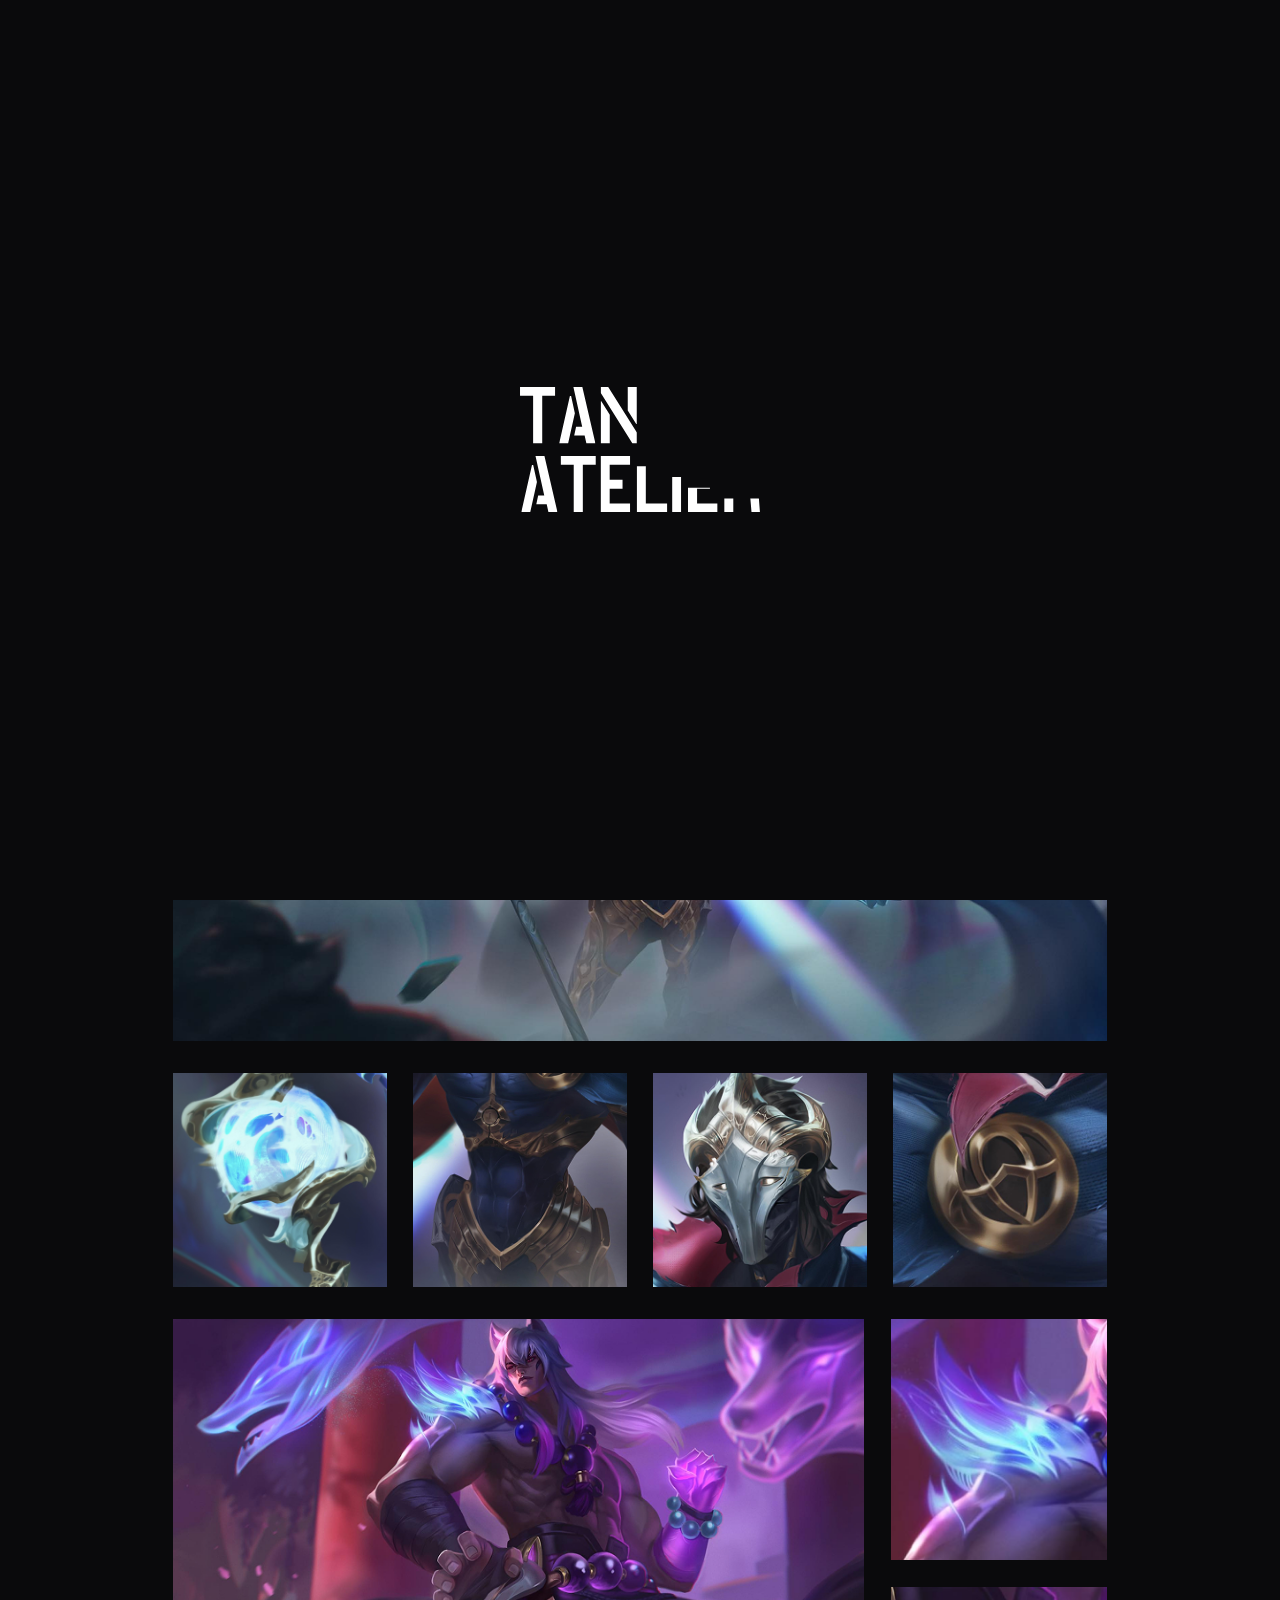
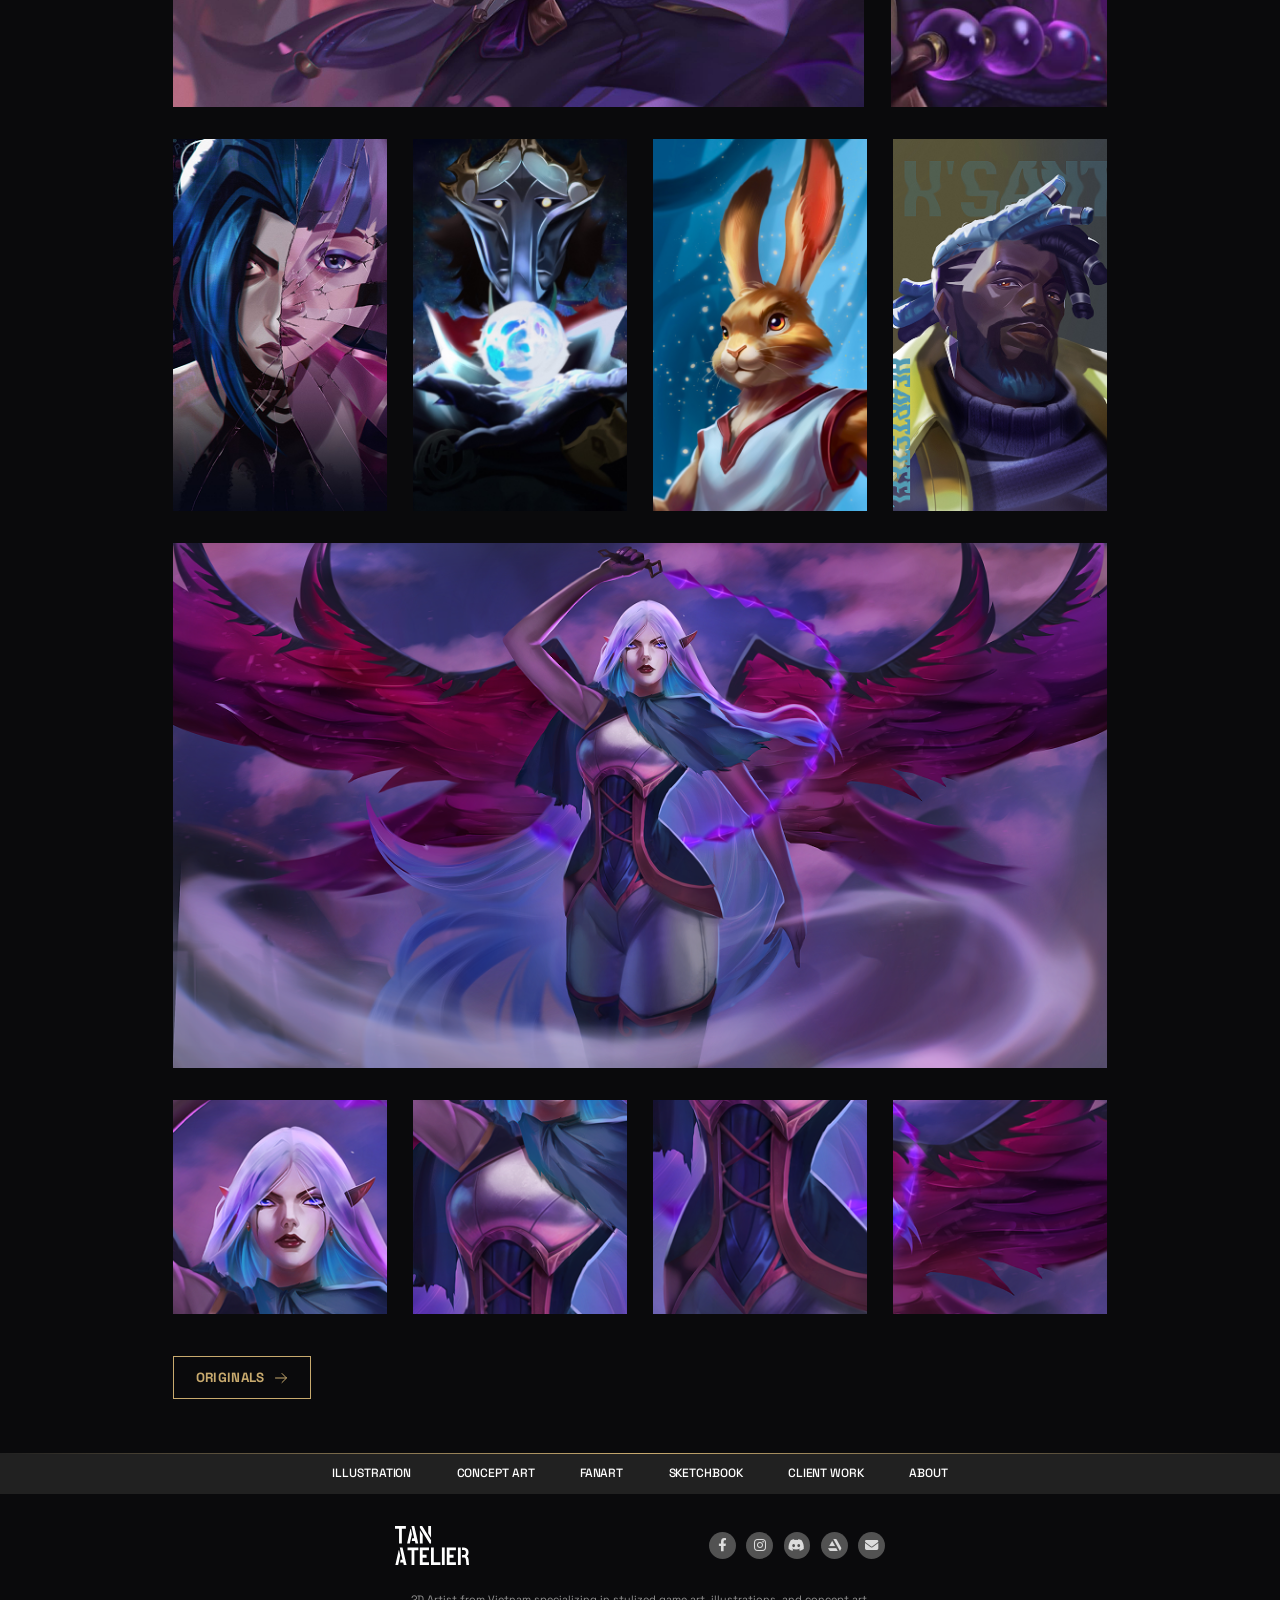
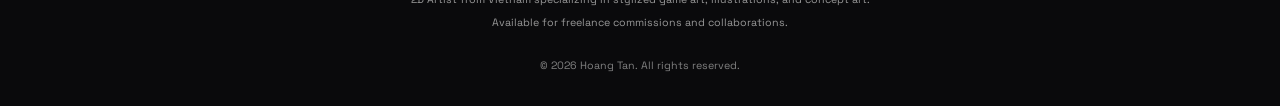
==== commit 956288bb: "Add files via upload" ====
--- a/index.html
+++ b/index.html
@@ -150,7 +150,7 @@
 						<ul class="footer-social">
 							<li><a class="footer-social-link" href="https://www.facebook.com/htan.2k3" target="_blank" rel="noopener noreferrer" aria-label="Facebook"><i class="fa-brands fa-facebook-f" aria-hidden="true"></i></a></li>
 							<li><a class="footer-social-link" href="https://www.instagram.com/htan_atelier0210?igsh=MXFpNzQ0N3h4cm5sYg%3D%3D&amp;utm_source=qr" aria-label="Instagram"><i class="fa-brands fa-instagram" aria-hidden="true"></i></a></li>
-							<li><a class="footer-social-link" href="#" aria-label="Discord"><i class="fa-brands fa-discord" aria-hidden="true"></i></a></li>
+							<li><a class="footer-social-link" href="https://discord.gg/FrHJZ7RqT" aria-label="Discord"><i class="fa-brands fa-discord" aria-hidden="true"></i></a></li>
 							<li><a class="footer-social-link" href="https://www.artstation.com/hoangtan0210" target="_blank" rel="noopener noreferrer" aria-label="ArtStation"><i class="fa-brands fa-artstation" aria-hidden="true"></i></a></li>
 							<li><a class="footer-social-link" href="mailto:tanatelier.0210@gmail.com" aria-label="Email"><i class="fa-solid fa-envelope" aria-hidden="true"></i></a></li>
 						</ul>
